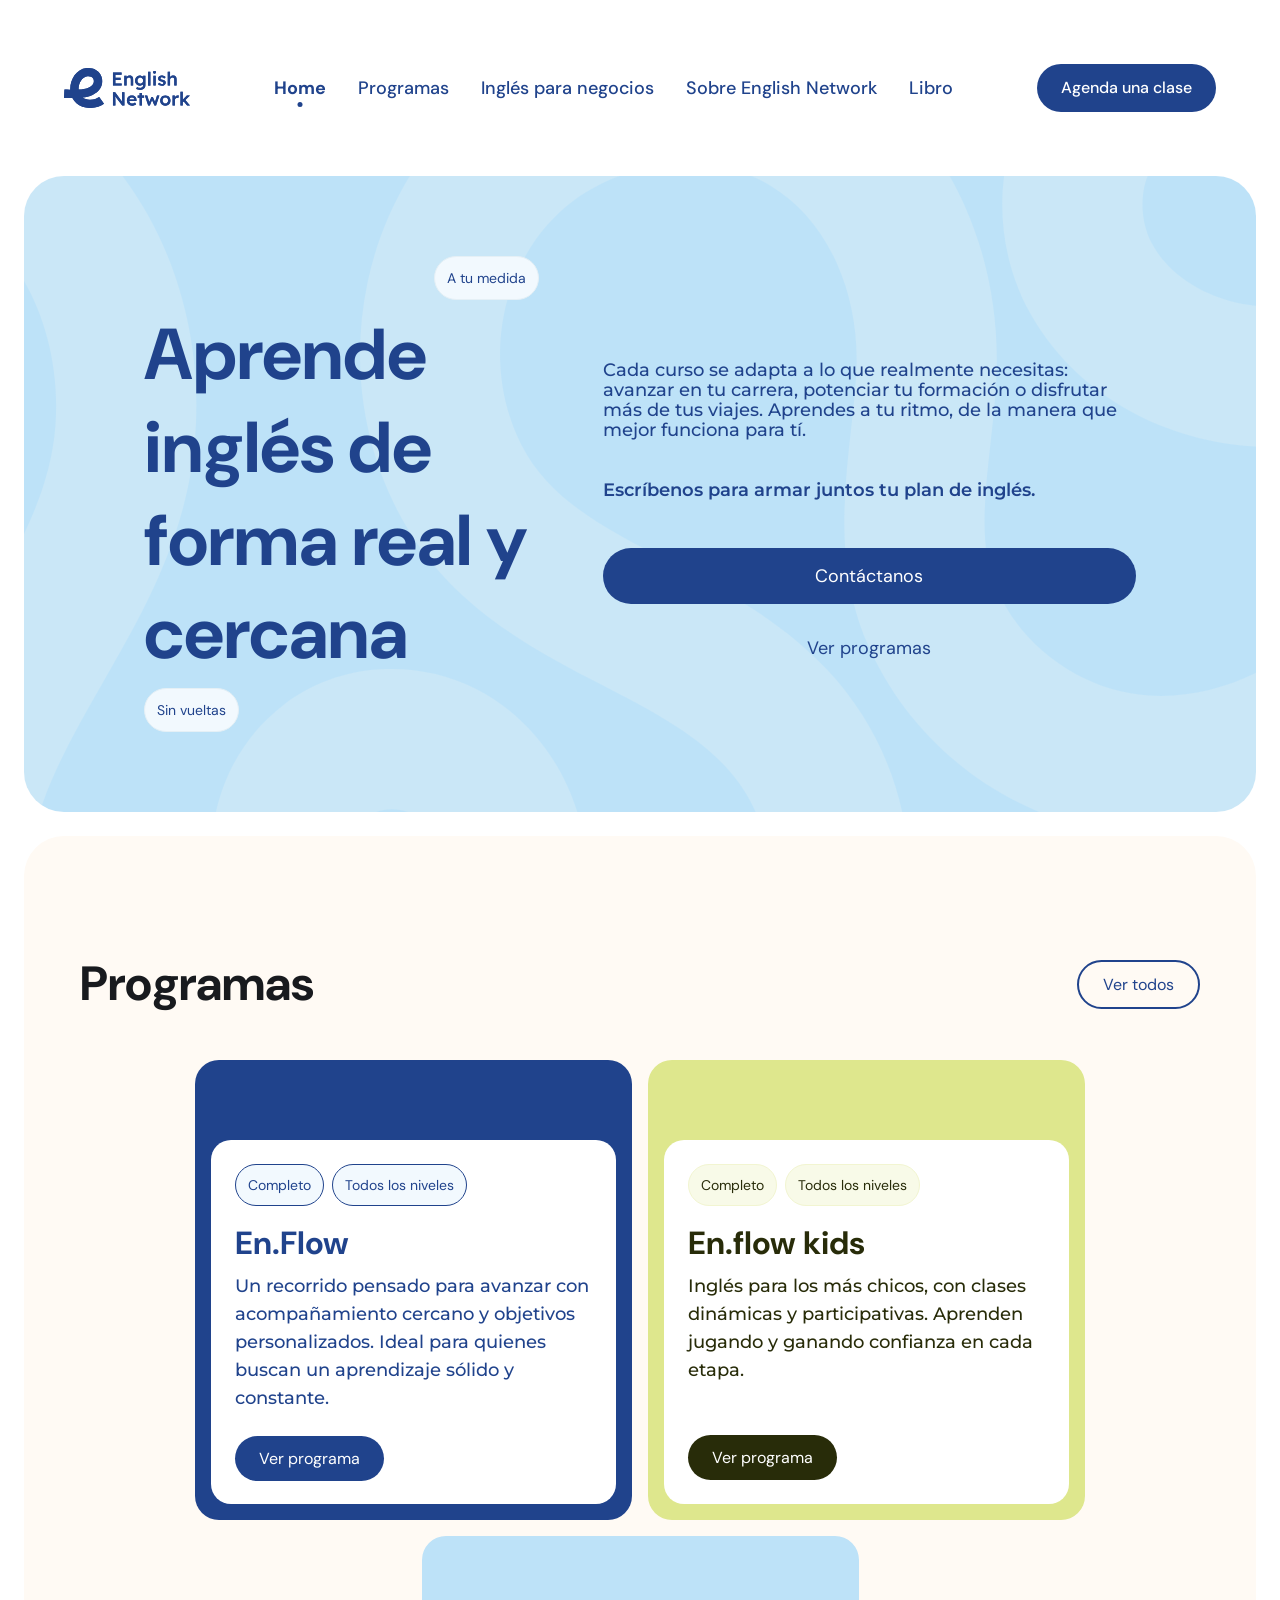
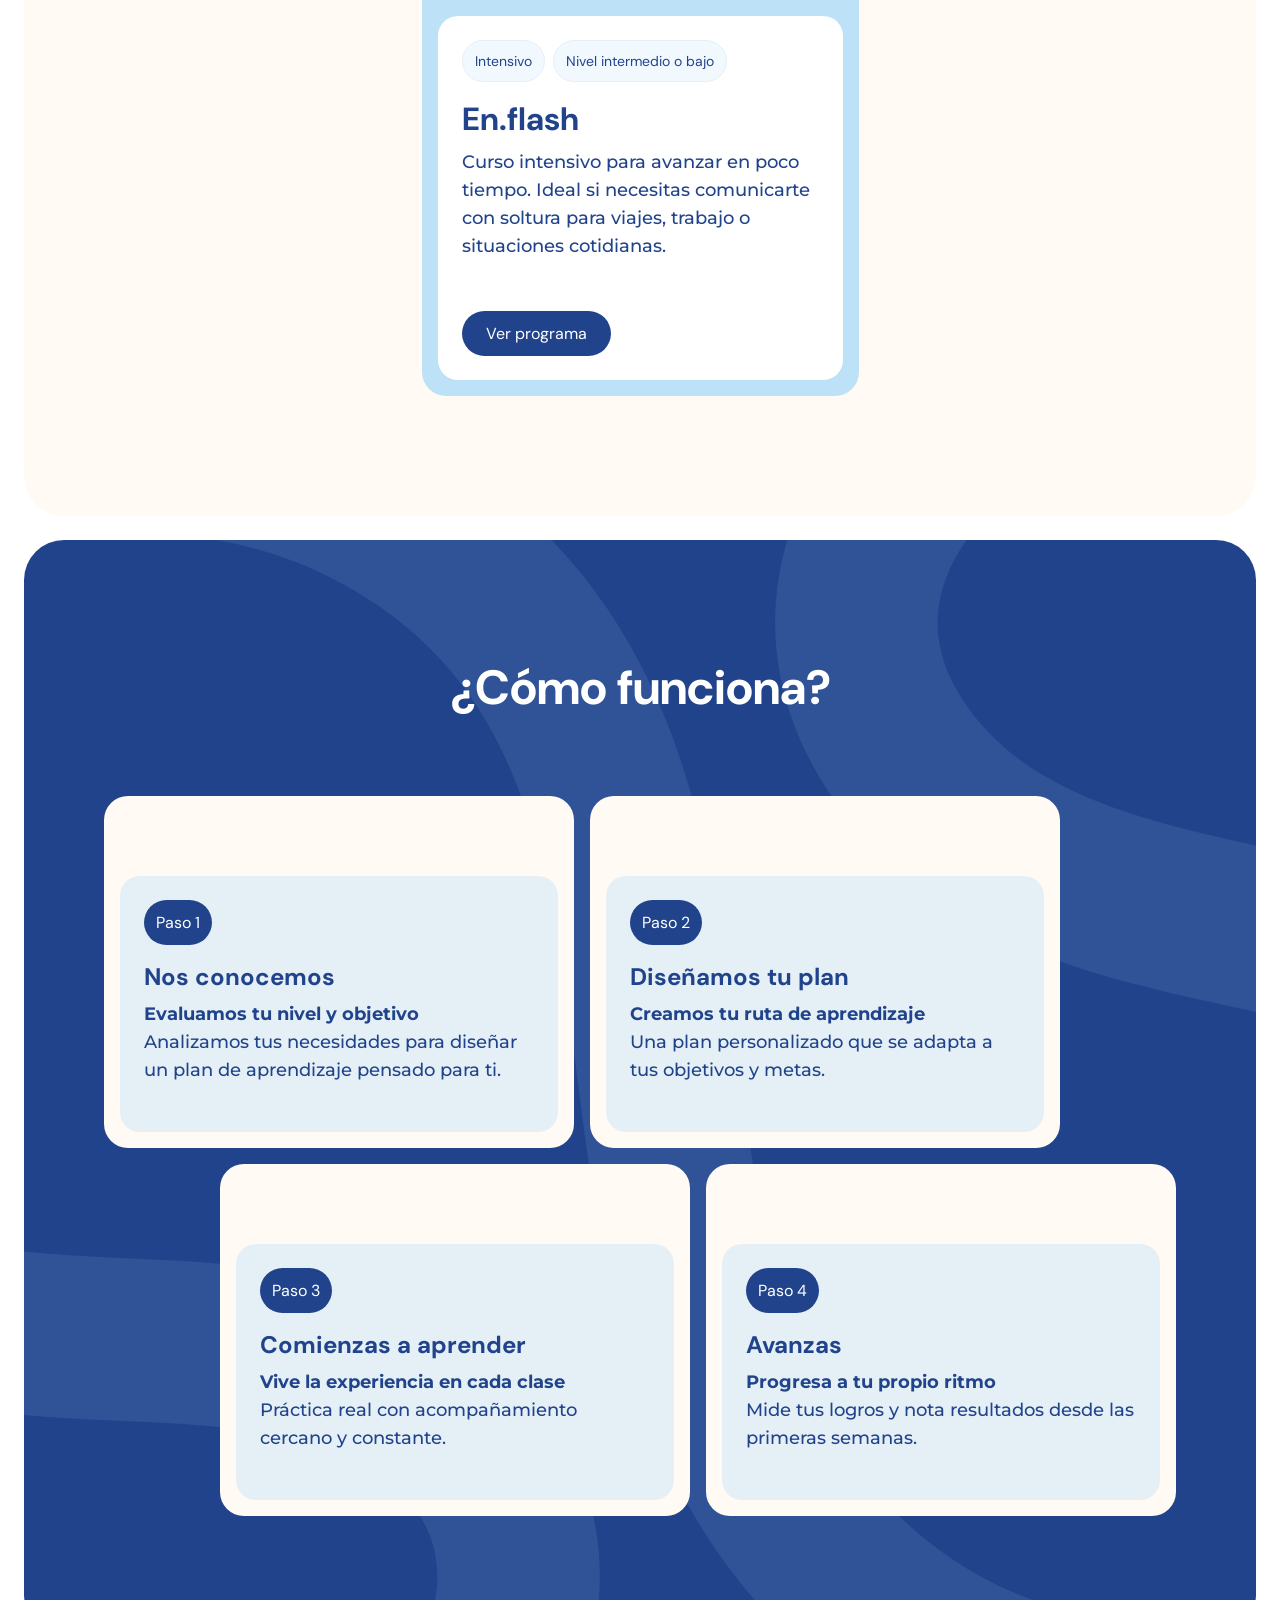
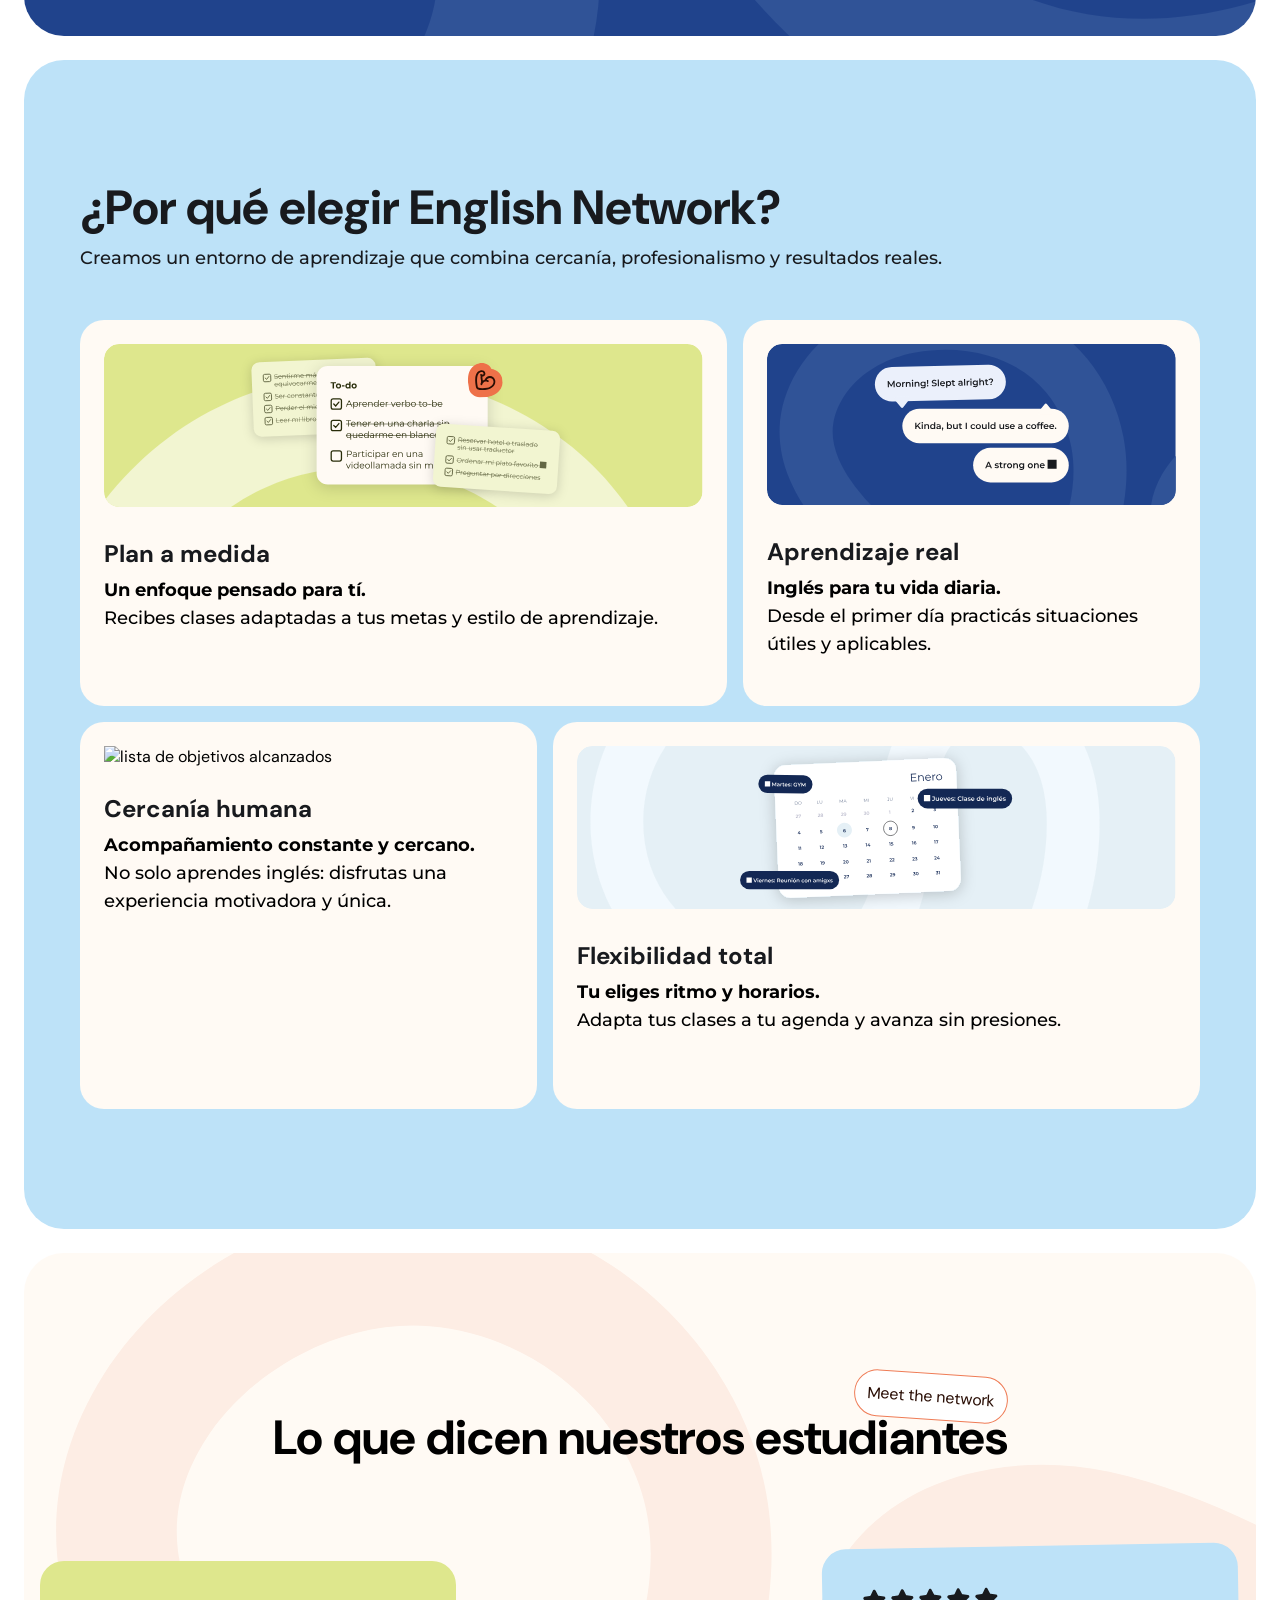
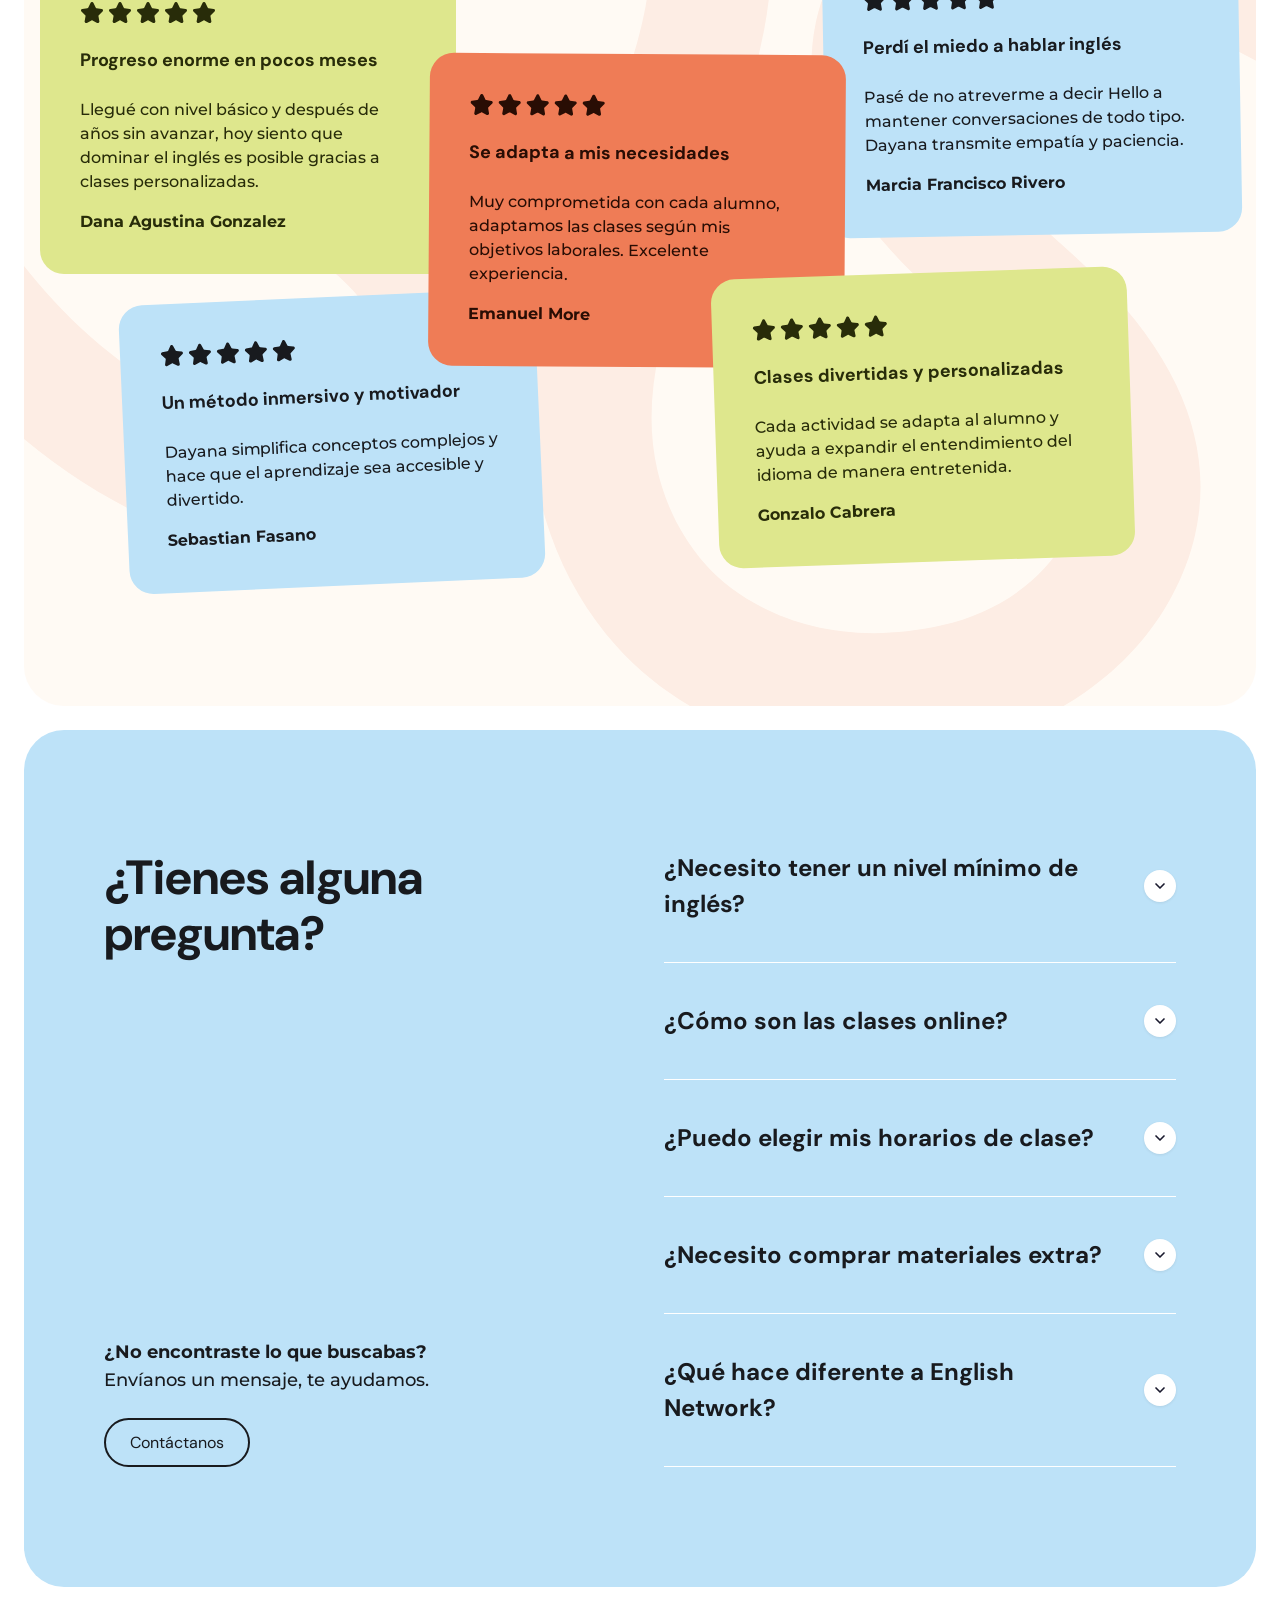
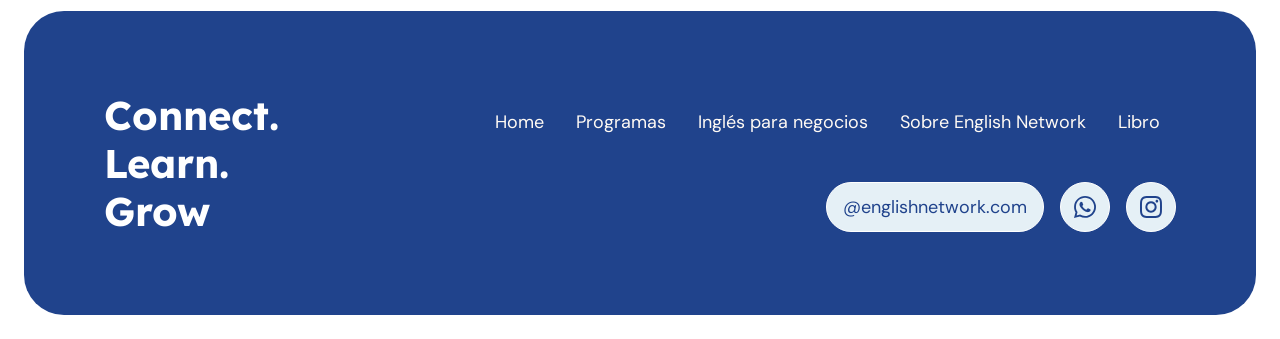
==== index.html @ 8c597246 "desktop ready" ====
<!DOCTYPE html>
<html lang="en">
<head>
    <meta charset="UTF-8">
    <meta name="viewport" content="width=device-width, initial-scale=1.0">
    <!-- JS -->
    <script defer src="./js/main.js"></script>
    <!-- CSS -->
     <link rel="stylesheet" href="./styles/styles.css">
    <title>Home | English Network</title>
</head>
<body>
    <header>
        <nav>
            <a class="logo" href="#">
                <svg width="126" height="40" viewBox="0 0 126 40" fill="none" xmlns="http://www.w3.org/2000/svg">
                    <g clip-path="url(#clip0_179_11437)">
                        <path d="M57.653 15.3877V17.5936H48.9746V4.50732H57.5781V6.71319H51.3793V9.81631H56.6198V11.9867H51.3793V15.3877H57.653Z" fill="#20438C"/>
                        <path d="M57.653 15.3877V17.5936H48.9746V4.50732H57.5781V6.71319H51.3793V9.81631H56.6198V11.9867H51.3793V15.3877H57.653Z" fill="#20438C"/>
                        <path d="M69.1457 11.5753V17.5935H66.8372V11.7419C66.8372 11.2419 66.7695 10.8305 66.6306 10.4971C66.4916 10.1673 66.2814 9.92617 65.9929 9.77013C65.7043 9.61409 65.3516 9.54316 64.9419 9.5538C64.6035 9.5538 64.2935 9.60699 64.0121 9.71339C63.7271 9.81978 63.4848 9.96873 63.2782 10.1638C63.0716 10.3553 62.9077 10.5752 62.7901 10.827C62.669 11.0752 62.612 11.3483 62.612 11.6497V17.5935H60.2999V7.74158H62.555L62.58 9.13177C62.669 9.0041 62.7759 8.87998 62.8935 8.7594C63.2568 8.39057 63.6879 8.09622 64.1902 7.8728C64.689 7.64583 65.202 7.53589 65.7292 7.53589C66.4809 7.53589 67.1079 7.68484 67.6174 7.98274C68.1233 8.28418 68.5045 8.73103 68.761 9.33037C69.0175 9.92972 69.1457 10.6745 69.1457 11.5753Z" fill="#20438C"/>
                        <path d="M69.1457 11.5753V17.5935H66.8372V11.7419C66.8372 11.2419 66.7695 10.8305 66.6306 10.4971C66.4916 10.1673 66.2814 9.92617 65.9929 9.77013C65.7043 9.61409 65.3516 9.54316 64.9419 9.5538C64.6035 9.5538 64.2935 9.60699 64.0121 9.71339C63.7271 9.81978 63.4848 9.96873 63.2782 10.1638C63.0716 10.3553 62.9077 10.5752 62.7901 10.827C62.669 11.0752 62.612 11.3483 62.612 11.6497V17.5935H60.2999V7.74158H62.555L62.58 9.13177C62.669 9.0041 62.7759 8.87998 62.8935 8.7594C63.2568 8.39057 63.6879 8.09622 64.1902 7.8728C64.689 7.64583 65.202 7.53589 65.7292 7.53589C66.4809 7.53589 67.1079 7.68484 67.6174 7.98274C68.1233 8.28418 68.5045 8.73103 68.761 9.33037C69.0175 9.92972 69.1457 10.6745 69.1457 11.5753Z" fill="#20438C"/>
                        <path d="M79.1208 7.74158L79.103 8.97219C78.989 8.83742 78.8572 8.70621 78.7076 8.58208C78.4689 8.38348 78.2053 8.20261 77.9096 8.03948C77.6139 7.87989 77.2933 7.75222 76.9406 7.66711C76.5914 7.57845 76.2281 7.53589 75.854 7.53589C74.9527 7.53589 74.1404 7.75577 73.4208 8.19907C72.7011 8.64237 72.1347 9.24526 71.7214 10.0113C71.3082 10.7773 71.1016 11.6533 71.1016 12.6392C71.1016 13.6251 71.3118 14.494 71.7286 15.2493C72.1489 16.0012 72.719 16.597 73.4386 17.0332C74.1582 17.4694 74.9883 17.6893 75.9288 17.6893C76.4668 17.6893 76.9904 17.5793 77.507 17.3595C78.02 17.1431 78.444 16.8594 78.7824 16.5083C78.8893 16.3984 78.9855 16.2849 79.0638 16.1679V17.0899C79.0638 17.7141 78.9534 18.2319 78.7254 18.6503C78.501 19.0688 78.1661 19.3809 77.7208 19.5866C77.2754 19.7923 76.7233 19.8951 76.0606 19.8951C75.6972 19.8951 75.3303 19.8561 74.9598 19.7817C74.5929 19.7072 74.2437 19.6008 73.9195 19.4625C73.5918 19.3277 73.2996 19.1646 73.036 18.9766L72.2095 20.6789C72.6584 21.0406 73.2498 21.335 73.9837 21.5584C74.7175 21.7818 75.4514 21.8953 76.1924 21.8953C77.0047 21.8953 77.7315 21.7854 78.3691 21.5655C79.0068 21.3492 79.5519 21.0264 80.0044 20.5938C80.4532 20.1647 80.7988 19.6433 81.0375 19.0334C81.2726 18.4234 81.3937 17.7176 81.3937 16.9197V7.74158H79.1208ZM78.7824 14.2457C78.5437 14.7067 78.2088 15.0685 77.7778 15.3309C77.3467 15.5933 76.8479 15.7246 76.2851 15.7246C75.7222 15.7246 75.227 15.5933 74.7995 15.3309C74.3755 15.0685 74.0407 14.7067 73.7948 14.2386C73.5526 13.7705 73.4315 13.2456 73.4315 12.6569C73.4315 12.0682 73.5526 11.5256 73.7948 11.061C74.0407 10.5929 74.3755 10.2241 74.7995 9.95809C75.227 9.68856 75.7222 9.5538 76.2851 9.5538C76.8479 9.5538 77.3431 9.68501 77.7671 9.94745C78.1946 10.2099 78.5295 10.5716 78.7717 11.0397C79.0175 11.5079 79.1387 12.0469 79.1387 12.6569C79.1387 13.2669 79.0211 13.7847 78.7824 14.2457Z" fill="#20438C"/>
                        <path d="M79.1208 7.74158L79.103 8.97219C78.989 8.83742 78.8572 8.70621 78.7076 8.58208C78.4689 8.38348 78.2053 8.20261 77.9096 8.03948C77.6139 7.87989 77.2933 7.75222 76.9406 7.66711C76.5914 7.57845 76.2281 7.53589 75.854 7.53589C74.9527 7.53589 74.1404 7.75577 73.4208 8.19907C72.7011 8.64237 72.1347 9.24526 71.7214 10.0113C71.3082 10.7773 71.1016 11.6533 71.1016 12.6392C71.1016 13.6251 71.3118 14.494 71.7286 15.2493C72.1489 16.0012 72.719 16.597 73.4386 17.0332C74.1582 17.4694 74.9883 17.6893 75.9288 17.6893C76.4668 17.6893 76.9904 17.5793 77.507 17.3595C78.02 17.1431 78.444 16.8594 78.7824 16.5083C78.8893 16.3984 78.9855 16.2849 79.0638 16.1679V17.0899C79.0638 17.7141 78.9534 18.2319 78.7254 18.6503C78.501 19.0688 78.1661 19.3809 77.7208 19.5866C77.2754 19.7923 76.7233 19.8951 76.0606 19.8951C75.6972 19.8951 75.3303 19.8561 74.9598 19.7817C74.5929 19.7072 74.2437 19.6008 73.9195 19.4625C73.5918 19.3277 73.2996 19.1646 73.036 18.9766L72.2095 20.6789C72.6584 21.0406 73.2498 21.335 73.9837 21.5584C74.7175 21.7818 75.4514 21.8953 76.1924 21.8953C77.0047 21.8953 77.7315 21.7854 78.3691 21.5655C79.0068 21.3492 79.5519 21.0264 80.0044 20.5938C80.4532 20.1647 80.7988 19.6433 81.0375 19.0334C81.2726 18.4234 81.3937 17.7176 81.3937 16.9197V7.74158H79.1208ZM78.7824 14.2457C78.5437 14.7067 78.2088 15.0685 77.7778 15.3309C77.3467 15.5933 76.8479 15.7246 76.2851 15.7246C75.7222 15.7246 75.227 15.5933 74.7995 15.3309C74.3755 15.0685 74.0407 14.7067 73.7948 14.2386C73.5526 13.7705 73.4315 13.2456 73.4315 12.6569C73.4315 12.0682 73.5526 11.5256 73.7948 11.061C74.0407 10.5929 74.3755 10.2241 74.7995 9.95809C75.227 9.68856 75.7222 9.5538 76.2851 9.5538C76.8479 9.5538 77.3431 9.68501 77.7671 9.94745C78.1946 10.2099 78.5295 10.5716 78.7717 11.0397C79.0175 11.5079 79.1387 12.0469 79.1387 12.6569C79.1387 13.2669 79.0211 13.7847 78.7824 14.2457Z" fill="#20438C"/>
                        <path d="M84.08 17.5936V3.75903H86.4099V17.5936H84.08Z" fill="#20438C"/>
                        <path d="M84.08 17.5936V3.75903H86.4099V17.5936H84.08Z" fill="#20438C"/>
                        <path d="M90.521 5.64568C90.0578 5.64568 89.698 5.53219 89.4415 5.29813C89.185 5.06761 89.0568 4.74134 89.0568 4.31577C89.0568 3.91857 89.1886 3.5923 89.4522 3.34405C89.7158 3.0958 90.0721 2.97168 90.521 2.97168C90.9948 2.97168 91.3617 3.08871 91.6182 3.31923C91.8747 3.54974 92.003 3.88311 92.003 4.31932C92.003 4.70588 91.8712 5.02505 91.6075 5.2733C91.3439 5.52155 90.9805 5.64568 90.5174 5.64568H90.521ZM89.3952 17.5935V7.74161H91.7037V17.5935H89.3952Z" fill="#20438C"/>
                        <path d="M90.521 5.64568C90.0578 5.64568 89.698 5.53219 89.4415 5.29813C89.185 5.06761 89.0568 4.74134 89.0568 4.31577C89.0568 3.91857 89.1886 3.5923 89.4522 3.34405C89.7158 3.0958 90.0721 2.97168 90.521 2.97168C90.9948 2.97168 91.3617 3.08871 91.6182 3.31923C91.8747 3.54974 92.003 3.88311 92.003 4.31932C92.003 4.70588 91.8712 5.02505 91.6075 5.2733C91.3439 5.52155 90.9805 5.64568 90.5174 5.64568H90.521ZM89.3952 17.5935V7.74161H91.7037V17.5935H89.3952Z" fill="#20438C"/>
                        <path d="M97.9386 17.7817C97.0622 17.7817 96.2749 17.6363 95.5802 17.342C94.8855 17.0476 94.3191 16.6291 93.8809 16.0794L95.3843 14.7885C95.7583 15.2141 96.1787 15.5191 96.6418 15.7035C97.105 15.8915 97.593 15.9837 98.106 15.9837C98.3198 15.9837 98.5086 15.9589 98.6796 15.9092C98.847 15.8596 98.9967 15.7851 99.1214 15.6858C99.2461 15.5865 99.3422 15.4695 99.4135 15.3418C99.4847 15.2141 99.5168 15.0652 99.5168 14.902C99.5168 14.6041 99.4028 14.3665 99.1784 14.1928C99.0537 14.1041 98.8542 14.0119 98.587 13.9126C98.3198 13.8133 97.9707 13.714 97.5432 13.6147C96.8663 13.4409 96.3034 13.2388 95.8509 13.0082C95.3985 12.7777 95.0494 12.5188 94.8 12.2316C94.5862 11.994 94.4259 11.728 94.3226 11.4265C94.2157 11.1287 94.1623 10.8024 94.1623 10.4548C94.1623 10.0186 94.2585 9.62142 94.4544 9.26678C94.6504 8.91214 94.914 8.6036 95.2524 8.34117C95.5909 8.07873 95.9863 7.88013 96.4352 7.74182C96.8841 7.60351 97.3543 7.53613 97.8424 7.53613C98.3305 7.53613 98.8292 7.59997 99.2995 7.72409C99.7698 7.84822 100.208 8.02554 100.614 8.25606C101.02 8.48657 101.369 8.76319 101.658 9.08946L100.383 10.4903C100.144 10.2669 99.8837 10.0683 99.6023 9.89095C99.3209 9.71718 99.0359 9.57532 98.7473 9.46893C98.4587 9.36254 98.1915 9.30934 97.9386 9.30934C97.6857 9.30934 97.4862 9.33062 97.3009 9.37318C97.1121 9.41573 96.9553 9.48311 96.8306 9.56823C96.706 9.65689 96.6098 9.76328 96.5385 9.8945C96.4708 10.0257 96.4352 10.1782 96.4352 10.352C96.4459 10.5009 96.4886 10.6428 96.5563 10.774C96.624 10.9052 96.7202 11.0152 96.8485 11.1003C96.9874 11.1889 97.194 11.2882 97.4683 11.3982C97.7427 11.5117 98.0989 11.6181 98.5371 11.7174C99.1499 11.8805 99.6629 12.0614 100.076 12.26C100.489 12.4586 100.814 12.6891 101.052 12.9515C101.291 13.1749 101.458 13.4374 101.558 13.7353C101.658 14.0332 101.708 14.3665 101.708 14.7247C101.708 15.3099 101.54 15.8347 101.209 16.2958C100.878 16.7568 100.425 17.1185 99.8553 17.381C99.2852 17.6434 98.644 17.7746 97.9315 17.7746L97.9386 17.7817Z" fill="#20438C"/>
                        <path d="M97.9386 17.7817C97.0622 17.7817 96.2749 17.6363 95.5802 17.342C94.8855 17.0476 94.3191 16.6291 93.8809 16.0794L95.3843 14.7885C95.7583 15.2141 96.1787 15.5191 96.6418 15.7035C97.105 15.8915 97.593 15.9837 98.106 15.9837C98.3198 15.9837 98.5086 15.9589 98.6796 15.9092C98.847 15.8596 98.9967 15.7851 99.1214 15.6858C99.2461 15.5865 99.3422 15.4695 99.4135 15.3418C99.4847 15.2141 99.5168 15.0652 99.5168 14.902C99.5168 14.6041 99.4028 14.3665 99.1784 14.1928C99.0537 14.1041 98.8542 14.0119 98.587 13.9126C98.3198 13.8133 97.9707 13.714 97.5432 13.6147C96.8663 13.4409 96.3034 13.2388 95.8509 13.0082C95.3985 12.7777 95.0494 12.5188 94.8 12.2316C94.5862 11.994 94.4259 11.728 94.3226 11.4265C94.2157 11.1287 94.1623 10.8024 94.1623 10.4548C94.1623 10.0186 94.2585 9.62142 94.4544 9.26678C94.6504 8.91214 94.914 8.6036 95.2524 8.34117C95.5909 8.07873 95.9863 7.88013 96.4352 7.74182C96.8841 7.60351 97.3543 7.53613 97.8424 7.53613C98.3305 7.53613 98.8292 7.59997 99.2995 7.72409C99.7698 7.84822 100.208 8.02554 100.614 8.25606C101.02 8.48657 101.369 8.76319 101.658 9.08946L100.383 10.4903C100.144 10.2669 99.8837 10.0683 99.6023 9.89095C99.3209 9.71718 99.0359 9.57532 98.7473 9.46893C98.4587 9.36254 98.1915 9.30934 97.9386 9.30934C97.6857 9.30934 97.4862 9.33062 97.3009 9.37318C97.1121 9.41573 96.9553 9.48311 96.8306 9.56823C96.706 9.65689 96.6098 9.76328 96.5385 9.8945C96.4708 10.0257 96.4352 10.1782 96.4352 10.352C96.4459 10.5009 96.4886 10.6428 96.5563 10.774C96.624 10.9052 96.7202 11.0152 96.8485 11.1003C96.9874 11.1889 97.194 11.2882 97.4683 11.3982C97.7427 11.5117 98.0989 11.6181 98.5371 11.7174C99.1499 11.8805 99.6629 12.0614 100.076 12.26C100.489 12.4586 100.814 12.6891 101.052 12.9515C101.291 13.1749 101.458 13.4374 101.558 13.7353C101.658 14.0332 101.708 14.3665 101.708 14.7247C101.708 15.3099 101.54 15.8347 101.209 16.2958C100.878 16.7568 100.425 17.1185 99.8553 17.381C99.2852 17.6434 98.644 17.7746 97.9315 17.7746L97.9386 17.7817Z" fill="#20438C"/>
                        <path d="M112.591 11.5751V17.5934H110.278V11.7418C110.278 11.2417 110.211 10.8303 110.072 10.497C109.933 10.1672 109.723 9.926 109.434 9.76996C109.146 9.61392 108.796 9.54299 108.383 9.55363C108.045 9.55363 107.735 9.60682 107.453 9.71322C107.172 9.81961 106.926 9.96856 106.719 10.1636C106.513 10.3551 106.349 10.575 106.231 10.8268C106.114 11.075 106.053 11.3481 106.053 11.6496V17.5934H103.741V3.75879H106.035V9.11033C106.125 8.98975 106.224 8.87272 106.335 8.75923C106.698 8.39041 107.129 8.09605 107.632 7.87263C108.13 7.64566 108.643 7.53572 109.171 7.53572C109.922 7.53572 110.553 7.68467 111.059 7.98257C111.565 8.28401 111.946 8.73086 112.206 9.3302C112.462 9.92955 112.591 10.6743 112.591 11.5751Z" fill="#20438C"/>
                        <path d="M112.591 11.5751V17.5934H110.278V11.7418C110.278 11.2417 110.211 10.8303 110.072 10.497C109.933 10.1672 109.723 9.926 109.434 9.76996C109.146 9.61392 108.796 9.54299 108.383 9.55363C108.045 9.55363 107.735 9.60682 107.453 9.71322C107.172 9.81961 106.926 9.96856 106.719 10.1636C106.513 10.3551 106.349 10.575 106.231 10.8268C106.114 11.075 106.053 11.3481 106.053 11.6496V17.5934H103.741V3.75879H106.035V9.11033C106.125 8.98975 106.224 8.87272 106.335 8.75923C106.698 8.39041 107.129 8.09605 107.632 7.87263C108.13 7.64566 108.643 7.53572 109.171 7.53572C109.922 7.53572 110.553 7.68467 111.059 7.98257C111.565 8.28401 111.946 8.73086 112.206 9.3302C112.462 9.92955 112.591 10.6743 112.591 11.5751Z" fill="#20438C"/>
                        <path d="M60.4317 24.3743V37.4605H58.198L51.1014 28.1299C51.1299 28.4633 51.1584 28.7647 51.1834 29.0378C51.2261 29.5308 51.2618 29.9563 51.2867 30.311C51.3116 30.6656 51.333 30.96 51.3508 31.1976C51.3686 31.4352 51.3829 31.6515 51.39 31.843C51.3971 32.0381 51.3971 32.2189 51.3971 32.3927V37.4605H48.9746V24.3743H51.1727L58.2907 33.9177C58.2764 33.8148 58.2657 33.7084 58.255 33.602C58.2158 33.2332 58.1802 32.8502 58.1517 32.4494C58.1197 32.0523 58.0947 31.6338 58.0769 31.1976C58.0555 30.7614 58.0413 30.3039 58.027 29.8251C58.0163 29.3428 58.0092 28.8357 58.0092 28.3001V24.3743H60.4317Z" fill="#20438C"/>
                        <path d="M60.4317 24.3743V37.4605H58.198L51.1014 28.1299C51.1299 28.4633 51.1584 28.7647 51.1834 29.0378C51.2261 29.5308 51.2618 29.9563 51.2867 30.311C51.3116 30.6656 51.333 30.96 51.3508 31.1976C51.3686 31.4352 51.3829 31.6515 51.39 31.843C51.3971 32.0381 51.3971 32.2189 51.3971 32.3927V37.4605H48.9746V24.3743H51.1727L58.2907 33.9177C58.2764 33.8148 58.2657 33.7084 58.255 33.602C58.2158 33.2332 58.1802 32.8502 58.1517 32.4494C58.1197 32.0523 58.0947 31.6338 58.0769 31.1976C58.0555 30.7614 58.0413 30.3039 58.027 29.8251C58.0163 29.3428 58.0092 28.8357 58.0092 28.3001V24.3743H60.4317Z" fill="#20438C"/>
                        <path d="M72.5087 32.2438C72.523 31.5487 72.4197 30.9033 72.1988 30.311C71.9815 29.7188 71.6644 29.2081 71.2512 28.7754C70.8379 28.3463 70.3498 28.0059 69.787 27.7576C69.2241 27.5094 68.6149 27.3853 67.9629 27.3853C67.2255 27.3853 66.5451 27.5129 65.9252 27.7683C65.3053 28.0236 64.7745 28.3853 64.3292 28.8499C63.8838 29.318 63.5383 29.8713 63.2889 30.5061C63.0359 31.1409 62.9113 31.8466 62.9113 32.6198C62.9113 33.5915 63.1321 34.4533 63.5775 35.2086C64.0228 35.964 64.6426 36.5563 65.4371 36.9925C66.2315 37.4322 67.1507 37.6486 68.1909 37.6486C68.6541 37.6486 69.1208 37.5847 69.5981 37.4606C70.072 37.3365 70.528 37.1663 70.959 36.9464C71.3901 36.7301 71.7784 36.4641 72.1133 36.152L70.9697 34.5632C70.5173 34.9498 70.1005 35.2193 69.7121 35.3682C69.3238 35.5172 68.8963 35.5917 68.4332 35.5917C67.7706 35.5917 67.1899 35.464 66.6947 35.2086C66.1995 34.9533 65.8183 34.588 65.5511 34.1128C65.3694 33.7972 65.2483 33.4425 65.1913 33.0489H72.4909L72.5087 32.2438ZM65.4656 30.7969C65.6793 30.3536 65.9964 30.0131 66.4132 29.7755C66.8336 29.5415 67.3502 29.4209 67.9629 29.4209C68.3655 29.4209 68.7325 29.506 69.0638 29.6727C69.3951 29.8429 69.6658 30.0734 69.8796 30.3642C70.0933 30.6586 70.218 30.999 70.2537 31.3856V31.4778H65.2412C65.291 31.226 65.3658 31.0026 65.4656 30.7969Z" fill="#20438C"/>
                        <path d="M72.5087 32.2438C72.523 31.5487 72.4197 30.9033 72.1988 30.311C71.9815 29.7188 71.6644 29.2081 71.2512 28.7754C70.8379 28.3463 70.3498 28.0059 69.787 27.7576C69.2241 27.5094 68.6149 27.3853 67.9629 27.3853C67.2255 27.3853 66.5451 27.5129 65.9252 27.7683C65.3053 28.0236 64.7745 28.3853 64.3292 28.8499C63.8838 29.318 63.5383 29.8713 63.2889 30.5061C63.0359 31.1409 62.9113 31.8466 62.9113 32.6198C62.9113 33.5915 63.1321 34.4533 63.5775 35.2086C64.0228 35.964 64.6426 36.5563 65.4371 36.9925C66.2315 37.4322 67.1507 37.6486 68.1909 37.6486C68.6541 37.6486 69.1208 37.5847 69.5981 37.4606C70.072 37.3365 70.528 37.1663 70.959 36.9464C71.3901 36.7301 71.7784 36.4641 72.1133 36.152L70.9697 34.5632C70.5173 34.9498 70.1005 35.2193 69.7121 35.3682C69.3238 35.5172 68.8963 35.5917 68.4332 35.5917C67.7706 35.5917 67.1899 35.464 66.6947 35.2086C66.1995 34.9533 65.8183 34.588 65.5511 34.1128C65.3694 33.7972 65.2483 33.4425 65.1913 33.0489H72.4909L72.5087 32.2438ZM65.4656 30.7969C65.6793 30.3536 65.9964 30.0131 66.4132 29.7755C66.8336 29.5415 67.3502 29.4209 67.9629 29.4209C68.3655 29.4209 68.7325 29.506 69.0638 29.6727C69.3951 29.8429 69.6658 30.0734 69.8796 30.3642C70.0933 30.6586 70.218 30.999 70.2537 31.3856V31.4778H65.2412C65.291 31.226 65.3658 31.0026 65.4656 30.7969Z" fill="#20438C"/>
                        <path d="M80.097 27.6086V29.74H77.9381V37.4606H75.626V29.74H73.6737V27.6086H75.626V25.1013H77.9381V27.6086H80.097Z" fill="#20438C"/>
                        <path d="M80.097 27.6086V29.74H77.9381V37.4606H75.626V29.74H73.6737V27.6086H75.626V25.1013H77.9381V27.6086H80.097Z" fill="#20438C"/>
                        <path d="M95.4049 27.6086L92.0597 37.4605H90.4067L88.0625 31.9955L85.8253 37.4605H84.1901L80.8662 27.6086L83.2317 27.5908L85.2695 34.0488L87.4391 29.0839H88.8321L91.0159 33.9673L93.0358 27.6086H95.4049Z" fill="#20438C"/>
                        <path d="M95.4049 27.6086L92.0597 37.4605H90.4067L88.0625 31.9955L85.8253 37.4605H84.1901L80.8662 27.6086L83.2317 27.5908L85.2695 34.0488L87.4391 29.0839H88.8321L91.0159 33.9673L93.0358 27.6086H95.4049Z" fill="#20438C"/>
                        <path d="M101.358 37.6485C100.368 37.6485 99.4878 37.4287 98.7112 36.9854C97.9346 36.5421 97.3218 35.9356 96.8694 35.1625C96.4169 34.3894 96.1925 33.5099 96.1925 32.5275C96.1925 31.5452 96.4169 30.6656 96.8694 29.8925C97.3218 29.1194 97.9346 28.513 98.7112 28.0697C99.4878 27.6264 100.371 27.4065 101.358 27.4065C102.345 27.4065 103.211 27.6264 103.987 28.0697C104.764 28.513 105.373 29.1194 105.818 29.8925C106.264 30.6656 106.485 31.5452 106.485 32.5275C106.485 33.5099 106.264 34.3894 105.818 35.1625C105.373 35.9356 104.764 36.5421 103.987 36.9854C103.211 37.4287 102.334 37.6485 101.358 37.6485ZM101.358 35.6094C101.896 35.6094 102.374 35.471 102.794 35.198C103.214 34.9249 103.546 34.5561 103.788 34.095C104.034 33.634 104.148 33.1091 104.137 32.524C104.148 31.9246 104.034 31.3962 103.788 30.9352C103.542 30.4741 103.211 30.1089 102.794 29.8429C102.374 29.5734 101.896 29.4421 101.358 29.4421C100.82 29.4421 100.336 29.5769 99.9011 29.8429C99.47 30.1124 99.1352 30.4777 98.8965 30.9458C98.6578 31.4139 98.5402 31.9388 98.5402 32.5275C98.5402 33.1162 98.6578 33.6375 98.8965 34.0986C99.1352 34.5596 99.47 34.9284 99.9011 35.2015C100.332 35.4746 100.817 35.6129 101.358 35.6129V35.6094Z" fill="#20438C"/>
                        <path d="M101.358 37.6485C100.368 37.6485 99.4878 37.4287 98.7112 36.9854C97.9346 36.5421 97.3218 35.9356 96.8694 35.1625C96.4169 34.3894 96.1925 33.5099 96.1925 32.5275C96.1925 31.5452 96.4169 30.6656 96.8694 29.8925C97.3218 29.1194 97.9346 28.513 98.7112 28.0697C99.4878 27.6264 100.371 27.4065 101.358 27.4065C102.345 27.4065 103.211 27.6264 103.987 28.0697C104.764 28.513 105.373 29.1194 105.818 29.8925C106.264 30.6656 106.485 31.5452 106.485 32.5275C106.485 33.5099 106.264 34.3894 105.818 35.1625C105.373 35.9356 104.764 36.5421 103.987 36.9854C103.211 37.4287 102.334 37.6485 101.358 37.6485ZM101.358 35.6094C101.896 35.6094 102.374 35.471 102.794 35.198C103.214 34.9249 103.546 34.5561 103.788 34.095C104.034 33.634 104.148 33.1091 104.137 32.524C104.148 31.9246 104.034 31.3962 103.788 30.9352C103.542 30.4741 103.211 30.1089 102.794 29.8429C102.374 29.5734 101.896 29.4421 101.358 29.4421C100.82 29.4421 100.336 29.5769 99.9011 29.8429C99.47 30.1124 99.1352 30.4777 98.8965 30.9458C98.6578 31.4139 98.5402 31.9388 98.5402 32.5275C98.5402 33.1162 98.6578 33.6375 98.8965 34.0986C99.1352 34.5596 99.47 34.9284 99.9011 35.2015C100.332 35.4746 100.817 35.6129 101.358 35.6129V35.6094Z" fill="#20438C"/>
                        <path d="M114.917 27.5909L114.297 30.1124C114.162 30.0379 113.991 29.9777 113.792 29.928C113.592 29.8784 113.393 29.8535 113.189 29.8535C112.88 29.8535 112.58 29.9103 112.299 30.0308C112.017 30.1479 111.768 30.3146 111.558 30.5238C111.344 30.7366 111.177 30.9813 111.059 31.265C110.941 31.5452 110.881 31.8573 110.881 32.2083V37.4606H108.551V27.6086H110.824L110.845 29.2896C110.959 29.0804 111.095 28.8818 111.255 28.6939C111.593 28.2931 111.985 27.9775 112.431 27.747C112.876 27.5164 113.343 27.403 113.831 27.403C114.041 27.403 114.244 27.4207 114.44 27.4597C114.632 27.4952 114.793 27.5413 114.917 27.5909Z" fill="#20438C"/>
                        <path d="M114.917 27.5909L114.297 30.1124C114.162 30.0379 113.991 29.9777 113.792 29.928C113.592 29.8784 113.393 29.8535 113.189 29.8535C112.88 29.8535 112.58 29.9103 112.299 30.0308C112.017 30.1479 111.768 30.3146 111.558 30.5238C111.344 30.7366 111.177 30.9813 111.059 31.265C110.941 31.5452 110.881 31.8573 110.881 32.2083V37.4606H108.551V27.6086H110.824L110.845 29.2896C110.959 29.0804 111.095 28.8818 111.255 28.6939C111.593 28.2931 111.985 27.9775 112.431 27.747C112.876 27.5164 113.343 27.403 113.831 27.403C114.041 27.403 114.244 27.4207 114.44 27.4597C114.632 27.4952 114.793 27.5413 114.917 27.5909Z" fill="#20438C"/>
                        <path d="M126 37.4605H123.147L119.762 33.3822L118.768 34.3113V37.4605H116.46V23.626H118.768V31.6976L122.862 27.6086H125.943L121.333 31.9139L126 37.4605Z" fill="#20438C"/>
                        <path d="M126 37.4605H123.147L119.762 33.3822L118.768 34.3113V37.4605H116.46V23.626H118.768V31.6976L122.862 27.6086H125.943L121.333 31.9139L126 37.4605Z" fill="#20438C"/>
                        <path d="M25.5366 40.0002C20.6061 40.0002 15.9142 38.3405 12.4871 35.3473C10.8091 33.8791 9.41971 32.0598 8.38657 30.0241C5.65054 30.0738 2.84325 30.0667 0.00390625 29.9142L0.459912 21.6085C2.39081 21.7149 4.34664 21.7433 6.26329 21.7326C6.2526 21.4028 6.24904 21.073 6.2526 20.7396C6.37729 11.6324 12.1486 1.30527 22.5869 0.11013C28.6717 -0.599152 34.2328 2.13159 36.7515 7.03982C38.9461 11.3097 38.6539 16.7073 36.0105 20.7893C34.3824 23.3072 31.8637 25.3712 28.5292 26.9175C25.2374 28.446 21.8637 29.1659 18.5398 29.5312C20.5918 31.0526 23.4597 31.8541 26.3988 31.6519C30.1466 31.4179 32.7757 30.5916 35.1911 28.8893L40.0148 35.6807C36.292 38.2979 32.2556 39.6172 26.926 39.9541C26.4629 39.9825 25.9998 39.9966 25.5366 39.9966V40.0002ZM24.4109 8.32362C24.1116 8.32362 23.8195 8.34136 23.5416 8.37327C17.8416 9.02581 14.6816 15.2923 14.5996 20.8567C14.5996 21.073 14.5996 21.2858 14.6068 21.5021C18.2726 21.3106 21.8031 20.8637 24.9987 19.3813C26.8797 18.5089 28.2228 17.4663 28.9852 16.2853C30.0112 14.6965 30.1466 12.4552 29.3094 10.8274C28.3511 8.96198 26.2349 8.32717 24.4109 8.32717V8.32362Z" fill="#20438C"/>
                        <path d="M25.5366 40.0002C20.6061 40.0002 15.9142 38.3405 12.4871 35.3473C10.8091 33.8791 9.41971 32.0598 8.38657 30.0241C5.65054 30.0738 2.84325 30.0667 0.00390625 29.9142L0.459912 21.6085C2.39081 21.7149 4.34664 21.7433 6.26329 21.7326C6.2526 21.4028 6.24904 21.073 6.2526 20.7396C6.37729 11.6324 12.1486 1.30527 22.5869 0.11013C28.6717 -0.599152 34.2328 2.13159 36.7515 7.03982C38.9461 11.3097 38.6539 16.7073 36.0105 20.7893C34.3824 23.3072 31.8637 25.3712 28.5292 26.9175C25.2374 28.446 21.8637 29.1659 18.5398 29.5312C20.5918 31.0526 23.4597 31.8541 26.3988 31.6519C30.1466 31.4179 32.7757 30.5916 35.1911 28.8893L40.0148 35.6807C36.292 38.2979 32.2556 39.6172 26.926 39.9541C26.4629 39.9825 25.9998 39.9966 25.5366 39.9966V40.0002ZM24.4109 8.32362C24.1116 8.32362 23.8195 8.34136 23.5416 8.37327C17.8416 9.02581 14.6816 15.2923 14.5996 20.8567C14.5996 21.073 14.5996 21.2858 14.6068 21.5021C18.2726 21.3106 21.8031 20.8637 24.9987 19.3813C26.8797 18.5089 28.2228 17.4663 28.9852 16.2853C30.0112 14.6965 30.1466 12.4552 29.3094 10.8274C28.3511 8.96198 26.2349 8.32717 24.4109 8.32717V8.32362Z" fill="#20438C"/></g>
                    <defs>
                        <clipPath id="clip0_179_11437">
                            <rect width="126" height="40" fill="white"/>
                        </clipPath>
                    </defs>
                </svg>
            </a>

            <ul class="nav-links">
            <li><a href="#" class="active">Home</a></li>
            <li><a href="./pages/programas.html">Programas</a></li>
            <li><a href="./pages/inglesParaNegocios.html">Inglés para negocios</a></li>
            <li><a href="./pages/sobreEnglishNetwork.html">Sobre English Network</a></li>
            <li><a href="./pages/libro.html">Libro</a></li>
            </ul>

            <a class="btn-cta">Agenda una clase</a>

            <button class="hamburger" id="hamburger" aria-label="Abrir menú">
            <span></span><span></span><span></span>
            </button>
        </nav>

        <!-- MOBILE MENU OVERLAY -->
        <div class="mobile-menu" id="mobileMenu">
            <ul class="mobile-links">
            <li><a href="#" onclick="closeMobileMenu()">Home</a></li>
            <li><a href="./pages/programas.html" onclick="closeMobileMenu()">Programas</a></li>
            <li><a href="./pages/inglesParaNegocios.html" onclick="closeMobileMenu()">Inglés para negocios</a></li>
            <li><a href="./pages/sobreEnglishNetwork.html" onclick="closeMobileMenu()">Sobre English Network</a></li>
            <li><a href="./pages/libro.html" onclick="closeMobileMenu()">Libro</a></li>
            </ul>

            <button class="btn-cta-mobile" onclick="closeMobileMenu()">Agenda una clase</button>
        </div>
    </header>

    <main>
        <!-- Hero Section -->
        <section class="aprende-ingles">
            <article class="aprende-ingles-wrapper">
                <div class="aprende-ingles-title">
                    <div><span>A tu medida </span></div>
                    <h1>Aprende inglés de forma real y cercana</h1>
                    <div class="span-bottom"><span>Sin vueltas</span></div>
                </div>
                <article class="aprende-ingles-description">
                    <p>Cada curso se adapta a lo que realmente necesitas: avanzar en tu carrera, potenciar tu formación o disfrutar más de tus viajes. Aprendes a tu ritmo, de la manera que mejor funciona para tí. <br><br><br> <span>Escríbenos para armar juntos tu plan de inglés.</span></p>
                    <div class="description-buttons-container">
                        <a class="description-button" href="#">Contáctanos</a>
                        <a class="programs-button" href="./pages/programas.html">Ver programas</a>
                    </div>
                </article>
            </article>
        </section>

        <!-- Programs Section -->
        <section class="programas">
            <article class="programas-wrapper">
                <div class="programas-title">
                    <h2>Programas</h2>
                    <a class="all-programs" href="./pages/programas.html">Ver todos</a>
                </div>
                <div class="programas-cards-container">
                    <div class="programas-card programa-flow">
                        <div class="programas-card-flow">
                            <div class="programa-tag-container">
                                <span class="programa-tag">Completo</span>
                                <span class="programa-tag">Todos los niveles</span>
                            </div>
                            <div class="programa-details-container">
                                <div class="programa-details-wrapper">
                                    <h4>En.Flow</h4>
                                    <p>Un recorrido pensado para avanzar con acompañamiento cercano y objetivos personalizados. Ideal para quienes buscan un aprendizaje sólido y constante.</p>
                                </div>
                                <a class="programa-details" href="">Ver programa</a>
                            </div>
                        </div>
                    </div>
                    <div class="programas-card programa-kids">
                        <div class="programas-card-kids">
                            <div class="programa-tag-container">
                                <span class="programa-tag">Completo</span>
                                <span class="programa-tag">Todos los niveles</span>
                            </div>
                            <div class="programa-details-container">
                                <div class="programa-details-wrapper">
                                    <h4>En.flow kids</h4>
                                    <p>Inglés para los más chicos, con clases dinámicas y participativas. Aprenden jugando y ganando confianza en cada etapa.</p>
                                </div>
                                <a class="programa-details" href="">Ver programa</a>
                            </div>
                        </div>
                    </div>
                    <div class="programas-card programa-flash">
                        <div class="programas-card-flash">
                            <div class="programa-tag-container">
                                <span class="programa-tag">Intensivo</span>
                                <span class="programa-tag">Nivel intermedio o bajo</span>
                            </div>
                            <div class="programa-details-container">
                                <div class="programa-details-wrapper">
                                    <h4>En.flash</h4>
                                    <p>Curso intensivo para avanzar en poco tiempo. Ideal si necesitas comunicarte con soltura para viajes, trabajo o situaciones cotidianas.</p>
                                </div>
                                <a class="programa-details" href="">Ver programa</a>
                            </div>
                        </div>
                    </div>
                </div>
            </article>
        </section>

        <!-- Como Funciona Section -->
        <section class="como-funciona">
            <article class="como-funciona-wrapper">
                <h2>¿Cómo funciona?</h2>
                <div class="pasos-container">
                    <div class="pasos-container-1">
                        <div class="pasos-card-container card-1">
                            <div class="pasos-card">
                                <span class="paso-tag">Paso 1</span>
                                <div class="pasos-details">
                                    <h4>Nos conocemos</h4>
                                    <p><span>Evaluamos tu nivel y objetivo</span><br>Analizamos tus necesidades para diseñar un plan de aprendizaje pensado para ti. </p>
                                </div>
                            </div>
                        </div>
                        <div class="pasos-card-container card-2">
                            <div class="pasos-card">
                                <span class="paso-tag">Paso 2</span>
                                <div class="pasos-details">
                                    <h4>Diseñamos tu plan</h4>
                                    <p><span>Creamos tu ruta de aprendizaje</span><br>Una plan personalizado que se adapta a tus objetivos y metas. </p>
                                </div>
                            </div>
                        </div>
                    </div>
                    <div class="pasos-container-2">
                        <div class="pasos-card-container card-3">
                            <div class="pasos-card">
                                <span class="paso-tag">Paso 3</span>
                                <div class="pasos-details">
                                    <h4>Comienzas a aprender</h4>
                                    <p><span>Vive la experiencia en cada clase</span><br>Práctica real con acompañamiento cercano y constante. </p>
                                </div>
                            </div>
                        </div>
                        <div class="pasos-card-container card-4">
                            <div class="pasos-card">
                                <span class="paso-tag">Paso 4</span>
                                <div class="pasos-details">
                                    <h4>Avanzas</h4>
                                    <p><span>Progresa a tu propio ritmo</span><br>Mide tus logros y nota resultados desde las primeras semanas. </p>
                                </div>
                            </div>
                        </div>
                    </div>
                </div>
            </article>
        </section>

        <!-- Por qué elegirnos section -->
        <section class="porque-elegirnos">
            <article class="porque-elegirnos-wrapper">
                <div class="porque-elegirnos-title">
                    <h2>¿Por qué elegir English Network?</h2>
                    <p>Creamos un entorno de aprendizaje que combina cercanía, profesionalismo y resultados reales.</p>
                </div>
                <div class="motivos-container">
                    <div class="motivos-card motivo-1">
                        <div class="motivos-img-container">
                            <img src="./assets/img/porque-elegir/plan-a-medida.svg" alt="lista de objetivos alcanzados">
                        </div>
                        <div class="motivos-detail">
                            <h4>Plan a medida</h4>
                            <p><span>Un enfoque pensado para tí.</span><br>Recibes clases adaptadas a tus metas y estilo de aprendizaje.</p>
                        </div>
                    </div>
                    <div class="motivos-card motivo-2">
                        <div class="motivos-img-container">    
                            <img src="./assets/img/porque-elegir/aprendizaje-real.svg" alt="lista de objetivos alcanzados">
                        </div>
                        <div class="motivos-detail">
                            <h4>Aprendizaje real</h4>
                            <p><span>Inglés para tu vida diaria.</span><br>Desde el primer día practicás situaciones útiles y aplicables.</p>
                        </div>
                    </div>
                    <div class="motivos-card motivo-3">
                        <div class="motivos-img-container">
                            <img src="./assets/img/porque-elegir/cercania-humana.svg" alt="lista de objetivos alcanzados">
                        </div>
                        <div class="motivos-detail">
                            <h4>Cercanía humana</h4>
                            <p><span>Acompañamiento constante y cercano.</span><br>No solo aprendes inglés: disfrutas una experiencia motivadora y única.</p>
                        </div>
                    </div>
                    <div class="motivos-card motivo-4">
                        <div class="motivos-img-container">
                            <img src="./assets/img/porque-elegir/flexibilidad-total.svg" alt="lista de objetivos alcanzados">
                        </div>
                        <div class="motivos-detail">
                            <h4>Flexibilidad total</h4>
                            <p><span>Tu eliges ritmo y horarios.</span><br>Adapta tus clases a tu agenda y avanza sin presiones.</p>
                        </div>
                    </div>
                </div>
            </article>
        </section>

        <!-- Opiniones Section -->
        <section class="opiniones">
            <div class="opiniones-wrapper">
                <div class="opiniones-title">
                    <span>Meet the network</span>
                    <h2>Lo que dicen nuestros estudiantes</h2>
                </div>
                <div class="opiniones-container">
                    <div class="opiniones-card opiniones-card-1">
                        <div class="opiniones-card-stars">
                            <svg width="24" height="24" viewBox="0 0 24 24" fill="none" xmlns="http://www.w3.org/2000/svg">
                                <path d="M12.2116 1.01465C12.422 1.0441 12.6246 1.11762 12.8063 1.23047C12.9881 1.34334 13.1437 1.49247 13.2634 1.66797L13.3708 1.85156L15.6813 6.53125C15.7618 6.69388 15.8803 6.83464 16.027 6.94141C16.174 7.04827 16.3453 7.11814 16.5251 7.14453L21.6901 7.90039C21.9019 7.93112 22.103 8.00616 22.2829 8.11914L22.4557 8.24414L22.6081 8.39258C22.7029 8.49818 22.7822 8.6166 22.8444 8.74414L22.9245 8.94141L22.9763 9.14844C23.0132 9.35758 23.006 9.57352 22.9548 9.78125C22.8864 10.0582 22.742 10.3106 22.5378 10.5098L22.5368 10.5107L18.8014 14.1484C18.6713 14.2753 18.5736 14.4317 18.5173 14.6045C18.4611 14.7772 18.4478 14.9615 18.4782 15.1406L19.3591 20.2764L19.3815 20.4893C19.3889 20.7025 19.3517 20.9159 19.2712 21.1152C19.1638 21.3811 18.9836 21.6118 18.7516 21.7803C18.5197 21.9487 18.2447 22.0484 17.9587 22.0684C17.6726 22.0882 17.3866 22.0273 17.1335 21.8926L12.5202 19.4668C12.3595 19.3825 12.1802 19.3389 11.9987 19.3389C11.8175 19.3389 11.6388 19.3827 11.4782 19.4668L6.862 21.8926L6.86297 21.8936C6.61 22.0274 6.32425 22.0877 6.03876 22.0674C5.75336 22.047 5.47917 21.9475 5.24774 21.7793C5.01625 21.6109 4.83652 21.3806 4.72919 21.1152C4.64866 20.916 4.61155 20.7024 4.61883 20.4893L4.64032 20.2773L5.52118 15.1416C5.55185 14.9624 5.53828 14.7784 5.48211 14.6055C5.43993 14.4758 5.37471 14.3547 5.28973 14.249L5.19794 14.1484L1.46161 10.5117L1.46258 10.5107C1.25802 10.3121 1.11271 10.0609 1.04364 9.78418C0.974297 9.50618 0.983548 9.21394 1.07196 8.94141L1.15204 8.74316C1.24555 8.55134 1.37904 8.38047 1.54364 8.24219C1.76295 8.058 2.02961 7.93859 2.31317 7.89844L7.4743 7.14453L7.60711 7.11621C7.73803 7.08062 7.86198 7.02158 7.97235 6.94141C8.11926 6.83463 8.23855 6.69406 8.31903 6.53125L10.6276 1.85254L10.6286 1.85156C10.755 1.5962 10.9501 1.38085 11.1921 1.23047C11.4343 1.0801 11.7146 1 11.9997 1L12.2116 1.01465Z" fill="#282C09"/>
                            </svg>
                            <svg width="24" height="24" viewBox="0 0 24 24" fill="none" xmlns="http://www.w3.org/2000/svg">
                                <path d="M12.2116 1.01465C12.422 1.0441 12.6246 1.11762 12.8063 1.23047C12.9881 1.34334 13.1437 1.49247 13.2634 1.66797L13.3708 1.85156L15.6813 6.53125C15.7618 6.69388 15.8803 6.83464 16.027 6.94141C16.174 7.04827 16.3453 7.11814 16.5251 7.14453L21.6901 7.90039C21.9019 7.93112 22.103 8.00616 22.2829 8.11914L22.4557 8.24414L22.6081 8.39258C22.7029 8.49818 22.7822 8.6166 22.8444 8.74414L22.9245 8.94141L22.9763 9.14844C23.0132 9.35758 23.006 9.57352 22.9548 9.78125C22.8864 10.0582 22.742 10.3106 22.5378 10.5098L22.5368 10.5107L18.8014 14.1484C18.6713 14.2753 18.5736 14.4317 18.5173 14.6045C18.4611 14.7772 18.4478 14.9615 18.4782 15.1406L19.3591 20.2764L19.3815 20.4893C19.3889 20.7025 19.3517 20.9159 19.2712 21.1152C19.1638 21.3811 18.9836 21.6118 18.7516 21.7803C18.5197 21.9487 18.2447 22.0484 17.9587 22.0684C17.6726 22.0882 17.3866 22.0273 17.1335 21.8926L12.5202 19.4668C12.3595 19.3825 12.1802 19.3389 11.9987 19.3389C11.8175 19.3389 11.6388 19.3827 11.4782 19.4668L6.862 21.8926L6.86297 21.8936C6.61 22.0274 6.32425 22.0877 6.03876 22.0674C5.75336 22.047 5.47917 21.9475 5.24774 21.7793C5.01625 21.6109 4.83652 21.3806 4.72919 21.1152C4.64866 20.916 4.61155 20.7024 4.61883 20.4893L4.64032 20.2773L5.52118 15.1416C5.55185 14.9624 5.53828 14.7784 5.48211 14.6055C5.43993 14.4758 5.37471 14.3547 5.28973 14.249L5.19794 14.1484L1.46161 10.5117L1.46258 10.5107C1.25802 10.3121 1.11271 10.0609 1.04364 9.78418C0.974297 9.50618 0.983548 9.21394 1.07196 8.94141L1.15204 8.74316C1.24555 8.55134 1.37904 8.38047 1.54364 8.24219C1.76295 8.058 2.02961 7.93859 2.31317 7.89844L7.4743 7.14453L7.60711 7.11621C7.73803 7.08062 7.86198 7.02158 7.97235 6.94141C8.11926 6.83463 8.23855 6.69406 8.31903 6.53125L10.6276 1.85254L10.6286 1.85156C10.755 1.5962 10.9501 1.38085 11.1921 1.23047C11.4343 1.0801 11.7146 1 11.9997 1L12.2116 1.01465Z" fill="#282C09"/>
                            </svg>
                            <svg width="24" height="24" viewBox="0 0 24 24" fill="none" xmlns="http://www.w3.org/2000/svg">
                                <path d="M12.2116 1.01465C12.422 1.0441 12.6246 1.11762 12.8063 1.23047C12.9881 1.34334 13.1437 1.49247 13.2634 1.66797L13.3708 1.85156L15.6813 6.53125C15.7618 6.69388 15.8803 6.83464 16.027 6.94141C16.174 7.04827 16.3453 7.11814 16.5251 7.14453L21.6901 7.90039C21.9019 7.93112 22.103 8.00616 22.2829 8.11914L22.4557 8.24414L22.6081 8.39258C22.7029 8.49818 22.7822 8.6166 22.8444 8.74414L22.9245 8.94141L22.9763 9.14844C23.0132 9.35758 23.006 9.57352 22.9548 9.78125C22.8864 10.0582 22.742 10.3106 22.5378 10.5098L22.5368 10.5107L18.8014 14.1484C18.6713 14.2753 18.5736 14.4317 18.5173 14.6045C18.4611 14.7772 18.4478 14.9615 18.4782 15.1406L19.3591 20.2764L19.3815 20.4893C19.3889 20.7025 19.3517 20.9159 19.2712 21.1152C19.1638 21.3811 18.9836 21.6118 18.7516 21.7803C18.5197 21.9487 18.2447 22.0484 17.9587 22.0684C17.6726 22.0882 17.3866 22.0273 17.1335 21.8926L12.5202 19.4668C12.3595 19.3825 12.1802 19.3389 11.9987 19.3389C11.8175 19.3389 11.6388 19.3827 11.4782 19.4668L6.862 21.8926L6.86297 21.8936C6.61 22.0274 6.32425 22.0877 6.03876 22.0674C5.75336 22.047 5.47917 21.9475 5.24774 21.7793C5.01625 21.6109 4.83652 21.3806 4.72919 21.1152C4.64866 20.916 4.61155 20.7024 4.61883 20.4893L4.64032 20.2773L5.52118 15.1416C5.55185 14.9624 5.53828 14.7784 5.48211 14.6055C5.43993 14.4758 5.37471 14.3547 5.28973 14.249L5.19794 14.1484L1.46161 10.5117L1.46258 10.5107C1.25802 10.3121 1.11271 10.0609 1.04364 9.78418C0.974297 9.50618 0.983548 9.21394 1.07196 8.94141L1.15204 8.74316C1.24555 8.55134 1.37904 8.38047 1.54364 8.24219C1.76295 8.058 2.02961 7.93859 2.31317 7.89844L7.4743 7.14453L7.60711 7.11621C7.73803 7.08062 7.86198 7.02158 7.97235 6.94141C8.11926 6.83463 8.23855 6.69406 8.31903 6.53125L10.6276 1.85254L10.6286 1.85156C10.755 1.5962 10.9501 1.38085 11.1921 1.23047C11.4343 1.0801 11.7146 1 11.9997 1L12.2116 1.01465Z" fill="#282C09"/>
                            </svg>
                            <svg width="24" height="24" viewBox="0 0 24 24" fill="none" xmlns="http://www.w3.org/2000/svg">
                                <path d="M12.2116 1.01465C12.422 1.0441 12.6246 1.11762 12.8063 1.23047C12.9881 1.34334 13.1437 1.49247 13.2634 1.66797L13.3708 1.85156L15.6813 6.53125C15.7618 6.69388 15.8803 6.83464 16.027 6.94141C16.174 7.04827 16.3453 7.11814 16.5251 7.14453L21.6901 7.90039C21.9019 7.93112 22.103 8.00616 22.2829 8.11914L22.4557 8.24414L22.6081 8.39258C22.7029 8.49818 22.7822 8.6166 22.8444 8.74414L22.9245 8.94141L22.9763 9.14844C23.0132 9.35758 23.006 9.57352 22.9548 9.78125C22.8864 10.0582 22.742 10.3106 22.5378 10.5098L22.5368 10.5107L18.8014 14.1484C18.6713 14.2753 18.5736 14.4317 18.5173 14.6045C18.4611 14.7772 18.4478 14.9615 18.4782 15.1406L19.3591 20.2764L19.3815 20.4893C19.3889 20.7025 19.3517 20.9159 19.2712 21.1152C19.1638 21.3811 18.9836 21.6118 18.7516 21.7803C18.5197 21.9487 18.2447 22.0484 17.9587 22.0684C17.6726 22.0882 17.3866 22.0273 17.1335 21.8926L12.5202 19.4668C12.3595 19.3825 12.1802 19.3389 11.9987 19.3389C11.8175 19.3389 11.6388 19.3827 11.4782 19.4668L6.862 21.8926L6.86297 21.8936C6.61 22.0274 6.32425 22.0877 6.03876 22.0674C5.75336 22.047 5.47917 21.9475 5.24774 21.7793C5.01625 21.6109 4.83652 21.3806 4.72919 21.1152C4.64866 20.916 4.61155 20.7024 4.61883 20.4893L4.64032 20.2773L5.52118 15.1416C5.55185 14.9624 5.53828 14.7784 5.48211 14.6055C5.43993 14.4758 5.37471 14.3547 5.28973 14.249L5.19794 14.1484L1.46161 10.5117L1.46258 10.5107C1.25802 10.3121 1.11271 10.0609 1.04364 9.78418C0.974297 9.50618 0.983548 9.21394 1.07196 8.94141L1.15204 8.74316C1.24555 8.55134 1.37904 8.38047 1.54364 8.24219C1.76295 8.058 2.02961 7.93859 2.31317 7.89844L7.4743 7.14453L7.60711 7.11621C7.73803 7.08062 7.86198 7.02158 7.97235 6.94141C8.11926 6.83463 8.23855 6.69406 8.31903 6.53125L10.6276 1.85254L10.6286 1.85156C10.755 1.5962 10.9501 1.38085 11.1921 1.23047C11.4343 1.0801 11.7146 1 11.9997 1L12.2116 1.01465Z" fill="#282C09"/>
                            </svg>
                            <svg width="24" height="24" viewBox="0 0 24 24" fill="none" xmlns="http://www.w3.org/2000/svg">
                                <path d="M12.2116 1.01465C12.422 1.0441 12.6246 1.11762 12.8063 1.23047C12.9881 1.34334 13.1437 1.49247 13.2634 1.66797L13.3708 1.85156L15.6813 6.53125C15.7618 6.69388 15.8803 6.83464 16.027 6.94141C16.174 7.04827 16.3453 7.11814 16.5251 7.14453L21.6901 7.90039C21.9019 7.93112 22.103 8.00616 22.2829 8.11914L22.4557 8.24414L22.6081 8.39258C22.7029 8.49818 22.7822 8.6166 22.8444 8.74414L22.9245 8.94141L22.9763 9.14844C23.0132 9.35758 23.006 9.57352 22.9548 9.78125C22.8864 10.0582 22.742 10.3106 22.5378 10.5098L22.5368 10.5107L18.8014 14.1484C18.6713 14.2753 18.5736 14.4317 18.5173 14.6045C18.4611 14.7772 18.4478 14.9615 18.4782 15.1406L19.3591 20.2764L19.3815 20.4893C19.3889 20.7025 19.3517 20.9159 19.2712 21.1152C19.1638 21.3811 18.9836 21.6118 18.7516 21.7803C18.5197 21.9487 18.2447 22.0484 17.9587 22.0684C17.6726 22.0882 17.3866 22.0273 17.1335 21.8926L12.5202 19.4668C12.3595 19.3825 12.1802 19.3389 11.9987 19.3389C11.8175 19.3389 11.6388 19.3827 11.4782 19.4668L6.862 21.8926L6.86297 21.8936C6.61 22.0274 6.32425 22.0877 6.03876 22.0674C5.75336 22.047 5.47917 21.9475 5.24774 21.7793C5.01625 21.6109 4.83652 21.3806 4.72919 21.1152C4.64866 20.916 4.61155 20.7024 4.61883 20.4893L4.64032 20.2773L5.52118 15.1416C5.55185 14.9624 5.53828 14.7784 5.48211 14.6055C5.43993 14.4758 5.37471 14.3547 5.28973 14.249L5.19794 14.1484L1.46161 10.5117L1.46258 10.5107C1.25802 10.3121 1.11271 10.0609 1.04364 9.78418C0.974297 9.50618 0.983548 9.21394 1.07196 8.94141L1.15204 8.74316C1.24555 8.55134 1.37904 8.38047 1.54364 8.24219C1.76295 8.058 2.02961 7.93859 2.31317 7.89844L7.4743 7.14453L7.60711 7.11621C7.73803 7.08062 7.86198 7.02158 7.97235 6.94141C8.11926 6.83463 8.23855 6.69406 8.31903 6.53125L10.6276 1.85254L10.6286 1.85156C10.755 1.5962 10.9501 1.38085 11.1921 1.23047C11.4343 1.0801 11.7146 1 11.9997 1L12.2116 1.01465Z" fill="#282C09"/>
                            </svg>
                        </div>
                        <h4>Progreso enorme en pocos meses</h4>
                        <p>Llegué con nivel básico y después de años sin avanzar, hoy siento que dominar el inglés es posible gracias a clases personalizadas.</p>
                        <h5>Dana Agustina Gonzalez</h5>
                    </div>
                    <div class="opiniones-card opiniones-card-2">
                        <div class="opiniones-card-stars">
                            <svg width="24" height="24" viewBox="0 0 24 24" fill="none" xmlns="http://www.w3.org/2000/svg">
                                <path d="M12.2116 1.01465C12.422 1.0441 12.6246 1.11762 12.8063 1.23047C12.9881 1.34334 13.1437 1.49247 13.2634 1.66797L13.3708 1.85156L15.6813 6.53125C15.7618 6.69388 15.8803 6.83464 16.027 6.94141C16.174 7.04827 16.3453 7.11814 16.5251 7.14453L21.6901 7.90039C21.9019 7.93112 22.103 8.00616 22.2829 8.11914L22.4557 8.24414L22.6081 8.39258C22.7029 8.49818 22.7822 8.6166 22.8444 8.74414L22.9245 8.94141L22.9763 9.14844C23.0132 9.35758 23.006 9.57352 22.9548 9.78125C22.8864 10.0582 22.742 10.3106 22.5378 10.5098L22.5368 10.5107L18.8014 14.1484C18.6713 14.2753 18.5736 14.4317 18.5173 14.6045C18.4611 14.7772 18.4478 14.9615 18.4782 15.1406L19.3591 20.2764L19.3815 20.4893C19.3889 20.7025 19.3517 20.9159 19.2712 21.1152C19.1638 21.3811 18.9836 21.6118 18.7516 21.7803C18.5197 21.9487 18.2447 22.0484 17.9587 22.0684C17.6726 22.0882 17.3866 22.0273 17.1335 21.8926L12.5202 19.4668C12.3595 19.3825 12.1802 19.3389 11.9987 19.3389C11.8175 19.3389 11.6388 19.3827 11.4782 19.4668L6.862 21.8926L6.86297 21.8936C6.61 22.0274 6.32425 22.0877 6.03876 22.0674C5.75336 22.047 5.47917 21.9475 5.24774 21.7793C5.01625 21.6109 4.83652 21.3806 4.72919 21.1152C4.64866 20.916 4.61155 20.7024 4.61883 20.4893L4.64032 20.2773L5.52118 15.1416C5.55185 14.9624 5.53828 14.7784 5.48211 14.6055C5.43993 14.4758 5.37471 14.3547 5.28973 14.249L5.19794 14.1484L1.46161 10.5117L1.46258 10.5107C1.25802 10.3121 1.11271 10.0609 1.04364 9.78418C0.974297 9.50618 0.983548 9.21394 1.07196 8.94141L1.15204 8.74316C1.24555 8.55134 1.37904 8.38047 1.54364 8.24219C1.76295 8.058 2.02961 7.93859 2.31317 7.89844L7.4743 7.14453L7.60711 7.11621C7.73803 7.08062 7.86198 7.02158 7.97235 6.94141C8.11926 6.83463 8.23855 6.69406 8.31903 6.53125L10.6276 1.85254L10.6286 1.85156C10.755 1.5962 10.9501 1.38085 11.1921 1.23047C11.4343 1.0801 11.7146 1 11.9997 1L12.2116 1.01465Z" fill="#290D04"/>
                            </svg>
                            <svg width="24" height="24" viewBox="0 0 24 24" fill="none" xmlns="http://www.w3.org/2000/svg">
                                <path d="M12.2116 1.01465C12.422 1.0441 12.6246 1.11762 12.8063 1.23047C12.9881 1.34334 13.1437 1.49247 13.2634 1.66797L13.3708 1.85156L15.6813 6.53125C15.7618 6.69388 15.8803 6.83464 16.027 6.94141C16.174 7.04827 16.3453 7.11814 16.5251 7.14453L21.6901 7.90039C21.9019 7.93112 22.103 8.00616 22.2829 8.11914L22.4557 8.24414L22.6081 8.39258C22.7029 8.49818 22.7822 8.6166 22.8444 8.74414L22.9245 8.94141L22.9763 9.14844C23.0132 9.35758 23.006 9.57352 22.9548 9.78125C22.8864 10.0582 22.742 10.3106 22.5378 10.5098L22.5368 10.5107L18.8014 14.1484C18.6713 14.2753 18.5736 14.4317 18.5173 14.6045C18.4611 14.7772 18.4478 14.9615 18.4782 15.1406L19.3591 20.2764L19.3815 20.4893C19.3889 20.7025 19.3517 20.9159 19.2712 21.1152C19.1638 21.3811 18.9836 21.6118 18.7516 21.7803C18.5197 21.9487 18.2447 22.0484 17.9587 22.0684C17.6726 22.0882 17.3866 22.0273 17.1335 21.8926L12.5202 19.4668C12.3595 19.3825 12.1802 19.3389 11.9987 19.3389C11.8175 19.3389 11.6388 19.3827 11.4782 19.4668L6.862 21.8926L6.86297 21.8936C6.61 22.0274 6.32425 22.0877 6.03876 22.0674C5.75336 22.047 5.47917 21.9475 5.24774 21.7793C5.01625 21.6109 4.83652 21.3806 4.72919 21.1152C4.64866 20.916 4.61155 20.7024 4.61883 20.4893L4.64032 20.2773L5.52118 15.1416C5.55185 14.9624 5.53828 14.7784 5.48211 14.6055C5.43993 14.4758 5.37471 14.3547 5.28973 14.249L5.19794 14.1484L1.46161 10.5117L1.46258 10.5107C1.25802 10.3121 1.11271 10.0609 1.04364 9.78418C0.974297 9.50618 0.983548 9.21394 1.07196 8.94141L1.15204 8.74316C1.24555 8.55134 1.37904 8.38047 1.54364 8.24219C1.76295 8.058 2.02961 7.93859 2.31317 7.89844L7.4743 7.14453L7.60711 7.11621C7.73803 7.08062 7.86198 7.02158 7.97235 6.94141C8.11926 6.83463 8.23855 6.69406 8.31903 6.53125L10.6276 1.85254L10.6286 1.85156C10.755 1.5962 10.9501 1.38085 11.1921 1.23047C11.4343 1.0801 11.7146 1 11.9997 1L12.2116 1.01465Z" fill="#290D04"/>
                            </svg>
                            <svg width="24" height="24" viewBox="0 0 24 24" fill="none" xmlns="http://www.w3.org/2000/svg">
                                <path d="M12.2116 1.01465C12.422 1.0441 12.6246 1.11762 12.8063 1.23047C12.9881 1.34334 13.1437 1.49247 13.2634 1.66797L13.3708 1.85156L15.6813 6.53125C15.7618 6.69388 15.8803 6.83464 16.027 6.94141C16.174 7.04827 16.3453 7.11814 16.5251 7.14453L21.6901 7.90039C21.9019 7.93112 22.103 8.00616 22.2829 8.11914L22.4557 8.24414L22.6081 8.39258C22.7029 8.49818 22.7822 8.6166 22.8444 8.74414L22.9245 8.94141L22.9763 9.14844C23.0132 9.35758 23.006 9.57352 22.9548 9.78125C22.8864 10.0582 22.742 10.3106 22.5378 10.5098L22.5368 10.5107L18.8014 14.1484C18.6713 14.2753 18.5736 14.4317 18.5173 14.6045C18.4611 14.7772 18.4478 14.9615 18.4782 15.1406L19.3591 20.2764L19.3815 20.4893C19.3889 20.7025 19.3517 20.9159 19.2712 21.1152C19.1638 21.3811 18.9836 21.6118 18.7516 21.7803C18.5197 21.9487 18.2447 22.0484 17.9587 22.0684C17.6726 22.0882 17.3866 22.0273 17.1335 21.8926L12.5202 19.4668C12.3595 19.3825 12.1802 19.3389 11.9987 19.3389C11.8175 19.3389 11.6388 19.3827 11.4782 19.4668L6.862 21.8926L6.86297 21.8936C6.61 22.0274 6.32425 22.0877 6.03876 22.0674C5.75336 22.047 5.47917 21.9475 5.24774 21.7793C5.01625 21.6109 4.83652 21.3806 4.72919 21.1152C4.64866 20.916 4.61155 20.7024 4.61883 20.4893L4.64032 20.2773L5.52118 15.1416C5.55185 14.9624 5.53828 14.7784 5.48211 14.6055C5.43993 14.4758 5.37471 14.3547 5.28973 14.249L5.19794 14.1484L1.46161 10.5117L1.46258 10.5107C1.25802 10.3121 1.11271 10.0609 1.04364 9.78418C0.974297 9.50618 0.983548 9.21394 1.07196 8.94141L1.15204 8.74316C1.24555 8.55134 1.37904 8.38047 1.54364 8.24219C1.76295 8.058 2.02961 7.93859 2.31317 7.89844L7.4743 7.14453L7.60711 7.11621C7.73803 7.08062 7.86198 7.02158 7.97235 6.94141C8.11926 6.83463 8.23855 6.69406 8.31903 6.53125L10.6276 1.85254L10.6286 1.85156C10.755 1.5962 10.9501 1.38085 11.1921 1.23047C11.4343 1.0801 11.7146 1 11.9997 1L12.2116 1.01465Z" fill="#290D04"/>
                            </svg>
                            <svg width="24" height="24" viewBox="0 0 24 24" fill="none" xmlns="http://www.w3.org/2000/svg">
                                <path d="M12.2116 1.01465C12.422 1.0441 12.6246 1.11762 12.8063 1.23047C12.9881 1.34334 13.1437 1.49247 13.2634 1.66797L13.3708 1.85156L15.6813 6.53125C15.7618 6.69388 15.8803 6.83464 16.027 6.94141C16.174 7.04827 16.3453 7.11814 16.5251 7.14453L21.6901 7.90039C21.9019 7.93112 22.103 8.00616 22.2829 8.11914L22.4557 8.24414L22.6081 8.39258C22.7029 8.49818 22.7822 8.6166 22.8444 8.74414L22.9245 8.94141L22.9763 9.14844C23.0132 9.35758 23.006 9.57352 22.9548 9.78125C22.8864 10.0582 22.742 10.3106 22.5378 10.5098L22.5368 10.5107L18.8014 14.1484C18.6713 14.2753 18.5736 14.4317 18.5173 14.6045C18.4611 14.7772 18.4478 14.9615 18.4782 15.1406L19.3591 20.2764L19.3815 20.4893C19.3889 20.7025 19.3517 20.9159 19.2712 21.1152C19.1638 21.3811 18.9836 21.6118 18.7516 21.7803C18.5197 21.9487 18.2447 22.0484 17.9587 22.0684C17.6726 22.0882 17.3866 22.0273 17.1335 21.8926L12.5202 19.4668C12.3595 19.3825 12.1802 19.3389 11.9987 19.3389C11.8175 19.3389 11.6388 19.3827 11.4782 19.4668L6.862 21.8926L6.86297 21.8936C6.61 22.0274 6.32425 22.0877 6.03876 22.0674C5.75336 22.047 5.47917 21.9475 5.24774 21.7793C5.01625 21.6109 4.83652 21.3806 4.72919 21.1152C4.64866 20.916 4.61155 20.7024 4.61883 20.4893L4.64032 20.2773L5.52118 15.1416C5.55185 14.9624 5.53828 14.7784 5.48211 14.6055C5.43993 14.4758 5.37471 14.3547 5.28973 14.249L5.19794 14.1484L1.46161 10.5117L1.46258 10.5107C1.25802 10.3121 1.11271 10.0609 1.04364 9.78418C0.974297 9.50618 0.983548 9.21394 1.07196 8.94141L1.15204 8.74316C1.24555 8.55134 1.37904 8.38047 1.54364 8.24219C1.76295 8.058 2.02961 7.93859 2.31317 7.89844L7.4743 7.14453L7.60711 7.11621C7.73803 7.08062 7.86198 7.02158 7.97235 6.94141C8.11926 6.83463 8.23855 6.69406 8.31903 6.53125L10.6276 1.85254L10.6286 1.85156C10.755 1.5962 10.9501 1.38085 11.1921 1.23047C11.4343 1.0801 11.7146 1 11.9997 1L12.2116 1.01465Z" fill="#290D04"/>
                            </svg>
                            <svg width="24" height="24" viewBox="0 0 24 24" fill="none" xmlns="http://www.w3.org/2000/svg">
                                <path d="M12.2116 1.01465C12.422 1.0441 12.6246 1.11762 12.8063 1.23047C12.9881 1.34334 13.1437 1.49247 13.2634 1.66797L13.3708 1.85156L15.6813 6.53125C15.7618 6.69388 15.8803 6.83464 16.027 6.94141C16.174 7.04827 16.3453 7.11814 16.5251 7.14453L21.6901 7.90039C21.9019 7.93112 22.103 8.00616 22.2829 8.11914L22.4557 8.24414L22.6081 8.39258C22.7029 8.49818 22.7822 8.6166 22.8444 8.74414L22.9245 8.94141L22.9763 9.14844C23.0132 9.35758 23.006 9.57352 22.9548 9.78125C22.8864 10.0582 22.742 10.3106 22.5378 10.5098L22.5368 10.5107L18.8014 14.1484C18.6713 14.2753 18.5736 14.4317 18.5173 14.6045C18.4611 14.7772 18.4478 14.9615 18.4782 15.1406L19.3591 20.2764L19.3815 20.4893C19.3889 20.7025 19.3517 20.9159 19.2712 21.1152C19.1638 21.3811 18.9836 21.6118 18.7516 21.7803C18.5197 21.9487 18.2447 22.0484 17.9587 22.0684C17.6726 22.0882 17.3866 22.0273 17.1335 21.8926L12.5202 19.4668C12.3595 19.3825 12.1802 19.3389 11.9987 19.3389C11.8175 19.3389 11.6388 19.3827 11.4782 19.4668L6.862 21.8926L6.86297 21.8936C6.61 22.0274 6.32425 22.0877 6.03876 22.0674C5.75336 22.047 5.47917 21.9475 5.24774 21.7793C5.01625 21.6109 4.83652 21.3806 4.72919 21.1152C4.64866 20.916 4.61155 20.7024 4.61883 20.4893L4.64032 20.2773L5.52118 15.1416C5.55185 14.9624 5.53828 14.7784 5.48211 14.6055C5.43993 14.4758 5.37471 14.3547 5.28973 14.249L5.19794 14.1484L1.46161 10.5117L1.46258 10.5107C1.25802 10.3121 1.11271 10.0609 1.04364 9.78418C0.974297 9.50618 0.983548 9.21394 1.07196 8.94141L1.15204 8.74316C1.24555 8.55134 1.37904 8.38047 1.54364 8.24219C1.76295 8.058 2.02961 7.93859 2.31317 7.89844L7.4743 7.14453L7.60711 7.11621C7.73803 7.08062 7.86198 7.02158 7.97235 6.94141C8.11926 6.83463 8.23855 6.69406 8.31903 6.53125L10.6276 1.85254L10.6286 1.85156C10.755 1.5962 10.9501 1.38085 11.1921 1.23047C11.4343 1.0801 11.7146 1 11.9997 1L12.2116 1.01465Z" fill="#290D04"/>
                            </svg>
                        </div>
                        <h4>Se adapta a mis necesidades</h4>
                        <p>Muy comprometida con cada alumno, adaptamos las clases según mis objetivos laborales. Excelente experiencia.</p>
                        <h5>Emanuel More</h5>
                    </div>
                    <div class="opiniones-card opiniones-card-3">
                        <div class="opiniones-card-stars">
                            <svg width="24" height="24" viewBox="0 0 24 24" fill="none" xmlns="http://www.w3.org/2000/svg">
                                <path d="M12.2116 1.01465C12.422 1.0441 12.6246 1.11762 12.8063 1.23047C12.9881 1.34334 13.1437 1.49247 13.2634 1.66797L13.3708 1.85156L15.6813 6.53125C15.7618 6.69388 15.8803 6.83464 16.027 6.94141C16.174 7.04827 16.3453 7.11814 16.5251 7.14453L21.6901 7.90039C21.9019 7.93112 22.103 8.00616 22.2829 8.11914L22.4557 8.24414L22.6081 8.39258C22.7029 8.49818 22.7822 8.6166 22.8444 8.74414L22.9245 8.94141L22.9763 9.14844C23.0132 9.35758 23.006 9.57352 22.9548 9.78125C22.8864 10.0582 22.742 10.3106 22.5378 10.5098L22.5368 10.5107L18.8014 14.1484C18.6713 14.2753 18.5736 14.4317 18.5173 14.6045C18.4611 14.7772 18.4478 14.9615 18.4782 15.1406L19.3591 20.2764L19.3815 20.4893C19.3889 20.7025 19.3517 20.9159 19.2712 21.1152C19.1638 21.3811 18.9836 21.6118 18.7516 21.7803C18.5197 21.9487 18.2447 22.0484 17.9587 22.0684C17.6726 22.0882 17.3866 22.0273 17.1335 21.8926L12.5202 19.4668C12.3595 19.3825 12.1802 19.3389 11.9987 19.3389C11.8175 19.3389 11.6388 19.3827 11.4782 19.4668L6.862 21.8926L6.86297 21.8936C6.61 22.0274 6.32425 22.0877 6.03876 22.0674C5.75336 22.047 5.47917 21.9475 5.24774 21.7793C5.01625 21.6109 4.83652 21.3806 4.72919 21.1152C4.64866 20.916 4.61155 20.7024 4.61883 20.4893L4.64032 20.2773L5.52118 15.1416C5.55185 14.9624 5.53828 14.7784 5.48211 14.6055C5.43993 14.4758 5.37471 14.3547 5.28973 14.249L5.19794 14.1484L1.46161 10.5117L1.46258 10.5107C1.25802 10.3121 1.11271 10.0609 1.04364 9.78418C0.974297 9.50618 0.983548 9.21394 1.07196 8.94141L1.15204 8.74316C1.24555 8.55134 1.37904 8.38047 1.54364 8.24219C1.76295 8.058 2.02961 7.93859 2.31317 7.89844L7.4743 7.14453L7.60711 7.11621C7.73803 7.08062 7.86198 7.02158 7.97235 6.94141C8.11926 6.83463 8.23855 6.69406 8.31903 6.53125L10.6276 1.85254L10.6286 1.85156C10.755 1.5962 10.9501 1.38085 11.1921 1.23047C11.4343 1.0801 11.7146 1 11.9997 1L12.2116 1.01465Z" fill="#181A1E"/>
                            </svg>
                            <svg width="24" height="24" viewBox="0 0 24 24" fill="none" xmlns="http://www.w3.org/2000/svg">
                                <path d="M12.2116 1.01465C12.422 1.0441 12.6246 1.11762 12.8063 1.23047C12.9881 1.34334 13.1437 1.49247 13.2634 1.66797L13.3708 1.85156L15.6813 6.53125C15.7618 6.69388 15.8803 6.83464 16.027 6.94141C16.174 7.04827 16.3453 7.11814 16.5251 7.14453L21.6901 7.90039C21.9019 7.93112 22.103 8.00616 22.2829 8.11914L22.4557 8.24414L22.6081 8.39258C22.7029 8.49818 22.7822 8.6166 22.8444 8.74414L22.9245 8.94141L22.9763 9.14844C23.0132 9.35758 23.006 9.57352 22.9548 9.78125C22.8864 10.0582 22.742 10.3106 22.5378 10.5098L22.5368 10.5107L18.8014 14.1484C18.6713 14.2753 18.5736 14.4317 18.5173 14.6045C18.4611 14.7772 18.4478 14.9615 18.4782 15.1406L19.3591 20.2764L19.3815 20.4893C19.3889 20.7025 19.3517 20.9159 19.2712 21.1152C19.1638 21.3811 18.9836 21.6118 18.7516 21.7803C18.5197 21.9487 18.2447 22.0484 17.9587 22.0684C17.6726 22.0882 17.3866 22.0273 17.1335 21.8926L12.5202 19.4668C12.3595 19.3825 12.1802 19.3389 11.9987 19.3389C11.8175 19.3389 11.6388 19.3827 11.4782 19.4668L6.862 21.8926L6.86297 21.8936C6.61 22.0274 6.32425 22.0877 6.03876 22.0674C5.75336 22.047 5.47917 21.9475 5.24774 21.7793C5.01625 21.6109 4.83652 21.3806 4.72919 21.1152C4.64866 20.916 4.61155 20.7024 4.61883 20.4893L4.64032 20.2773L5.52118 15.1416C5.55185 14.9624 5.53828 14.7784 5.48211 14.6055C5.43993 14.4758 5.37471 14.3547 5.28973 14.249L5.19794 14.1484L1.46161 10.5117L1.46258 10.5107C1.25802 10.3121 1.11271 10.0609 1.04364 9.78418C0.974297 9.50618 0.983548 9.21394 1.07196 8.94141L1.15204 8.74316C1.24555 8.55134 1.37904 8.38047 1.54364 8.24219C1.76295 8.058 2.02961 7.93859 2.31317 7.89844L7.4743 7.14453L7.60711 7.11621C7.73803 7.08062 7.86198 7.02158 7.97235 6.94141C8.11926 6.83463 8.23855 6.69406 8.31903 6.53125L10.6276 1.85254L10.6286 1.85156C10.755 1.5962 10.9501 1.38085 11.1921 1.23047C11.4343 1.0801 11.7146 1 11.9997 1L12.2116 1.01465Z" fill="#181A1E"/>
                            </svg>
                            <svg width="24" height="24" viewBox="0 0 24 24" fill="none" xmlns="http://www.w3.org/2000/svg">
                                <path d="M12.2116 1.01465C12.422 1.0441 12.6246 1.11762 12.8063 1.23047C12.9881 1.34334 13.1437 1.49247 13.2634 1.66797L13.3708 1.85156L15.6813 6.53125C15.7618 6.69388 15.8803 6.83464 16.027 6.94141C16.174 7.04827 16.3453 7.11814 16.5251 7.14453L21.6901 7.90039C21.9019 7.93112 22.103 8.00616 22.2829 8.11914L22.4557 8.24414L22.6081 8.39258C22.7029 8.49818 22.7822 8.6166 22.8444 8.74414L22.9245 8.94141L22.9763 9.14844C23.0132 9.35758 23.006 9.57352 22.9548 9.78125C22.8864 10.0582 22.742 10.3106 22.5378 10.5098L22.5368 10.5107L18.8014 14.1484C18.6713 14.2753 18.5736 14.4317 18.5173 14.6045C18.4611 14.7772 18.4478 14.9615 18.4782 15.1406L19.3591 20.2764L19.3815 20.4893C19.3889 20.7025 19.3517 20.9159 19.2712 21.1152C19.1638 21.3811 18.9836 21.6118 18.7516 21.7803C18.5197 21.9487 18.2447 22.0484 17.9587 22.0684C17.6726 22.0882 17.3866 22.0273 17.1335 21.8926L12.5202 19.4668C12.3595 19.3825 12.1802 19.3389 11.9987 19.3389C11.8175 19.3389 11.6388 19.3827 11.4782 19.4668L6.862 21.8926L6.86297 21.8936C6.61 22.0274 6.32425 22.0877 6.03876 22.0674C5.75336 22.047 5.47917 21.9475 5.24774 21.7793C5.01625 21.6109 4.83652 21.3806 4.72919 21.1152C4.64866 20.916 4.61155 20.7024 4.61883 20.4893L4.64032 20.2773L5.52118 15.1416C5.55185 14.9624 5.53828 14.7784 5.48211 14.6055C5.43993 14.4758 5.37471 14.3547 5.28973 14.249L5.19794 14.1484L1.46161 10.5117L1.46258 10.5107C1.25802 10.3121 1.11271 10.0609 1.04364 9.78418C0.974297 9.50618 0.983548 9.21394 1.07196 8.94141L1.15204 8.74316C1.24555 8.55134 1.37904 8.38047 1.54364 8.24219C1.76295 8.058 2.02961 7.93859 2.31317 7.89844L7.4743 7.14453L7.60711 7.11621C7.73803 7.08062 7.86198 7.02158 7.97235 6.94141C8.11926 6.83463 8.23855 6.69406 8.31903 6.53125L10.6276 1.85254L10.6286 1.85156C10.755 1.5962 10.9501 1.38085 11.1921 1.23047C11.4343 1.0801 11.7146 1 11.9997 1L12.2116 1.01465Z" fill="#181A1E"/>
                            </svg>
                            <svg width="24" height="24" viewBox="0 0 24 24" fill="none" xmlns="http://www.w3.org/2000/svg">
                                <path d="M12.2116 1.01465C12.422 1.0441 12.6246 1.11762 12.8063 1.23047C12.9881 1.34334 13.1437 1.49247 13.2634 1.66797L13.3708 1.85156L15.6813 6.53125C15.7618 6.69388 15.8803 6.83464 16.027 6.94141C16.174 7.04827 16.3453 7.11814 16.5251 7.14453L21.6901 7.90039C21.9019 7.93112 22.103 8.00616 22.2829 8.11914L22.4557 8.24414L22.6081 8.39258C22.7029 8.49818 22.7822 8.6166 22.8444 8.74414L22.9245 8.94141L22.9763 9.14844C23.0132 9.35758 23.006 9.57352 22.9548 9.78125C22.8864 10.0582 22.742 10.3106 22.5378 10.5098L22.5368 10.5107L18.8014 14.1484C18.6713 14.2753 18.5736 14.4317 18.5173 14.6045C18.4611 14.7772 18.4478 14.9615 18.4782 15.1406L19.3591 20.2764L19.3815 20.4893C19.3889 20.7025 19.3517 20.9159 19.2712 21.1152C19.1638 21.3811 18.9836 21.6118 18.7516 21.7803C18.5197 21.9487 18.2447 22.0484 17.9587 22.0684C17.6726 22.0882 17.3866 22.0273 17.1335 21.8926L12.5202 19.4668C12.3595 19.3825 12.1802 19.3389 11.9987 19.3389C11.8175 19.3389 11.6388 19.3827 11.4782 19.4668L6.862 21.8926L6.86297 21.8936C6.61 22.0274 6.32425 22.0877 6.03876 22.0674C5.75336 22.047 5.47917 21.9475 5.24774 21.7793C5.01625 21.6109 4.83652 21.3806 4.72919 21.1152C4.64866 20.916 4.61155 20.7024 4.61883 20.4893L4.64032 20.2773L5.52118 15.1416C5.55185 14.9624 5.53828 14.7784 5.48211 14.6055C5.43993 14.4758 5.37471 14.3547 5.28973 14.249L5.19794 14.1484L1.46161 10.5117L1.46258 10.5107C1.25802 10.3121 1.11271 10.0609 1.04364 9.78418C0.974297 9.50618 0.983548 9.21394 1.07196 8.94141L1.15204 8.74316C1.24555 8.55134 1.37904 8.38047 1.54364 8.24219C1.76295 8.058 2.02961 7.93859 2.31317 7.89844L7.4743 7.14453L7.60711 7.11621C7.73803 7.08062 7.86198 7.02158 7.97235 6.94141C8.11926 6.83463 8.23855 6.69406 8.31903 6.53125L10.6276 1.85254L10.6286 1.85156C10.755 1.5962 10.9501 1.38085 11.1921 1.23047C11.4343 1.0801 11.7146 1 11.9997 1L12.2116 1.01465Z" fill="#181A1E"/>
                            </svg>
                            <svg width="24" height="24" viewBox="0 0 24 24" fill="none" xmlns="http://www.w3.org/2000/svg">
                                <path d="M12.2116 1.01465C12.422 1.0441 12.6246 1.11762 12.8063 1.23047C12.9881 1.34334 13.1437 1.49247 13.2634 1.66797L13.3708 1.85156L15.6813 6.53125C15.7618 6.69388 15.8803 6.83464 16.027 6.94141C16.174 7.04827 16.3453 7.11814 16.5251 7.14453L21.6901 7.90039C21.9019 7.93112 22.103 8.00616 22.2829 8.11914L22.4557 8.24414L22.6081 8.39258C22.7029 8.49818 22.7822 8.6166 22.8444 8.74414L22.9245 8.94141L22.9763 9.14844C23.0132 9.35758 23.006 9.57352 22.9548 9.78125C22.8864 10.0582 22.742 10.3106 22.5378 10.5098L22.5368 10.5107L18.8014 14.1484C18.6713 14.2753 18.5736 14.4317 18.5173 14.6045C18.4611 14.7772 18.4478 14.9615 18.4782 15.1406L19.3591 20.2764L19.3815 20.4893C19.3889 20.7025 19.3517 20.9159 19.2712 21.1152C19.1638 21.3811 18.9836 21.6118 18.7516 21.7803C18.5197 21.9487 18.2447 22.0484 17.9587 22.0684C17.6726 22.0882 17.3866 22.0273 17.1335 21.8926L12.5202 19.4668C12.3595 19.3825 12.1802 19.3389 11.9987 19.3389C11.8175 19.3389 11.6388 19.3827 11.4782 19.4668L6.862 21.8926L6.86297 21.8936C6.61 22.0274 6.32425 22.0877 6.03876 22.0674C5.75336 22.047 5.47917 21.9475 5.24774 21.7793C5.01625 21.6109 4.83652 21.3806 4.72919 21.1152C4.64866 20.916 4.61155 20.7024 4.61883 20.4893L4.64032 20.2773L5.52118 15.1416C5.55185 14.9624 5.53828 14.7784 5.48211 14.6055C5.43993 14.4758 5.37471 14.3547 5.28973 14.249L5.19794 14.1484L1.46161 10.5117L1.46258 10.5107C1.25802 10.3121 1.11271 10.0609 1.04364 9.78418C0.974297 9.50618 0.983548 9.21394 1.07196 8.94141L1.15204 8.74316C1.24555 8.55134 1.37904 8.38047 1.54364 8.24219C1.76295 8.058 2.02961 7.93859 2.31317 7.89844L7.4743 7.14453L7.60711 7.11621C7.73803 7.08062 7.86198 7.02158 7.97235 6.94141C8.11926 6.83463 8.23855 6.69406 8.31903 6.53125L10.6276 1.85254L10.6286 1.85156C10.755 1.5962 10.9501 1.38085 11.1921 1.23047C11.4343 1.0801 11.7146 1 11.9997 1L12.2116 1.01465Z" fill="#181A1E"/>
                            </svg>
                        </div>
                        <h4>Perdí el miedo a hablar inglés</h4>
                        <p>Pasé de no atreverme a decir Hello a mantener conversaciones de todo tipo. Dayana transmite empatía y paciencia.</p>
                        <h5>Marcia Francisco Rivero</h5>
                    </div>
                    <div class="opiniones-card opiniones-card-4">
                        <div class="opiniones-card-stars">
                            <svg width="24" height="24" viewBox="0 0 24 24" fill="none" xmlns="http://www.w3.org/2000/svg">
                                <path d="M12.2116 1.01465C12.422 1.0441 12.6246 1.11762 12.8063 1.23047C12.9881 1.34334 13.1437 1.49247 13.2634 1.66797L13.3708 1.85156L15.6813 6.53125C15.7618 6.69388 15.8803 6.83464 16.027 6.94141C16.174 7.04827 16.3453 7.11814 16.5251 7.14453L21.6901 7.90039C21.9019 7.93112 22.103 8.00616 22.2829 8.11914L22.4557 8.24414L22.6081 8.39258C22.7029 8.49818 22.7822 8.6166 22.8444 8.74414L22.9245 8.94141L22.9763 9.14844C23.0132 9.35758 23.006 9.57352 22.9548 9.78125C22.8864 10.0582 22.742 10.3106 22.5378 10.5098L22.5368 10.5107L18.8014 14.1484C18.6713 14.2753 18.5736 14.4317 18.5173 14.6045C18.4611 14.7772 18.4478 14.9615 18.4782 15.1406L19.3591 20.2764L19.3815 20.4893C19.3889 20.7025 19.3517 20.9159 19.2712 21.1152C19.1638 21.3811 18.9836 21.6118 18.7516 21.7803C18.5197 21.9487 18.2447 22.0484 17.9587 22.0684C17.6726 22.0882 17.3866 22.0273 17.1335 21.8926L12.5202 19.4668C12.3595 19.3825 12.1802 19.3389 11.9987 19.3389C11.8175 19.3389 11.6388 19.3827 11.4782 19.4668L6.862 21.8926L6.86297 21.8936C6.61 22.0274 6.32425 22.0877 6.03876 22.0674C5.75336 22.047 5.47917 21.9475 5.24774 21.7793C5.01625 21.6109 4.83652 21.3806 4.72919 21.1152C4.64866 20.916 4.61155 20.7024 4.61883 20.4893L4.64032 20.2773L5.52118 15.1416C5.55185 14.9624 5.53828 14.7784 5.48211 14.6055C5.43993 14.4758 5.37471 14.3547 5.28973 14.249L5.19794 14.1484L1.46161 10.5117L1.46258 10.5107C1.25802 10.3121 1.11271 10.0609 1.04364 9.78418C0.974297 9.50618 0.983548 9.21394 1.07196 8.94141L1.15204 8.74316C1.24555 8.55134 1.37904 8.38047 1.54364 8.24219C1.76295 8.058 2.02961 7.93859 2.31317 7.89844L7.4743 7.14453L7.60711 7.11621C7.73803 7.08062 7.86198 7.02158 7.97235 6.94141C8.11926 6.83463 8.23855 6.69406 8.31903 6.53125L10.6276 1.85254L10.6286 1.85156C10.755 1.5962 10.9501 1.38085 11.1921 1.23047C11.4343 1.0801 11.7146 1 11.9997 1L12.2116 1.01465Z" fill="#181A1E"/>
                            </svg>
                            <svg width="24" height="24" viewBox="0 0 24 24" fill="none" xmlns="http://www.w3.org/2000/svg">
                                <path d="M12.2116 1.01465C12.422 1.0441 12.6246 1.11762 12.8063 1.23047C12.9881 1.34334 13.1437 1.49247 13.2634 1.66797L13.3708 1.85156L15.6813 6.53125C15.7618 6.69388 15.8803 6.83464 16.027 6.94141C16.174 7.04827 16.3453 7.11814 16.5251 7.14453L21.6901 7.90039C21.9019 7.93112 22.103 8.00616 22.2829 8.11914L22.4557 8.24414L22.6081 8.39258C22.7029 8.49818 22.7822 8.6166 22.8444 8.74414L22.9245 8.94141L22.9763 9.14844C23.0132 9.35758 23.006 9.57352 22.9548 9.78125C22.8864 10.0582 22.742 10.3106 22.5378 10.5098L22.5368 10.5107L18.8014 14.1484C18.6713 14.2753 18.5736 14.4317 18.5173 14.6045C18.4611 14.7772 18.4478 14.9615 18.4782 15.1406L19.3591 20.2764L19.3815 20.4893C19.3889 20.7025 19.3517 20.9159 19.2712 21.1152C19.1638 21.3811 18.9836 21.6118 18.7516 21.7803C18.5197 21.9487 18.2447 22.0484 17.9587 22.0684C17.6726 22.0882 17.3866 22.0273 17.1335 21.8926L12.5202 19.4668C12.3595 19.3825 12.1802 19.3389 11.9987 19.3389C11.8175 19.3389 11.6388 19.3827 11.4782 19.4668L6.862 21.8926L6.86297 21.8936C6.61 22.0274 6.32425 22.0877 6.03876 22.0674C5.75336 22.047 5.47917 21.9475 5.24774 21.7793C5.01625 21.6109 4.83652 21.3806 4.72919 21.1152C4.64866 20.916 4.61155 20.7024 4.61883 20.4893L4.64032 20.2773L5.52118 15.1416C5.55185 14.9624 5.53828 14.7784 5.48211 14.6055C5.43993 14.4758 5.37471 14.3547 5.28973 14.249L5.19794 14.1484L1.46161 10.5117L1.46258 10.5107C1.25802 10.3121 1.11271 10.0609 1.04364 9.78418C0.974297 9.50618 0.983548 9.21394 1.07196 8.94141L1.15204 8.74316C1.24555 8.55134 1.37904 8.38047 1.54364 8.24219C1.76295 8.058 2.02961 7.93859 2.31317 7.89844L7.4743 7.14453L7.60711 7.11621C7.73803 7.08062 7.86198 7.02158 7.97235 6.94141C8.11926 6.83463 8.23855 6.69406 8.31903 6.53125L10.6276 1.85254L10.6286 1.85156C10.755 1.5962 10.9501 1.38085 11.1921 1.23047C11.4343 1.0801 11.7146 1 11.9997 1L12.2116 1.01465Z" fill="#181A1E"/>
                            </svg>
                            <svg width="24" height="24" viewBox="0 0 24 24" fill="none" xmlns="http://www.w3.org/2000/svg">
                                <path d="M12.2116 1.01465C12.422 1.0441 12.6246 1.11762 12.8063 1.23047C12.9881 1.34334 13.1437 1.49247 13.2634 1.66797L13.3708 1.85156L15.6813 6.53125C15.7618 6.69388 15.8803 6.83464 16.027 6.94141C16.174 7.04827 16.3453 7.11814 16.5251 7.14453L21.6901 7.90039C21.9019 7.93112 22.103 8.00616 22.2829 8.11914L22.4557 8.24414L22.6081 8.39258C22.7029 8.49818 22.7822 8.6166 22.8444 8.74414L22.9245 8.94141L22.9763 9.14844C23.0132 9.35758 23.006 9.57352 22.9548 9.78125C22.8864 10.0582 22.742 10.3106 22.5378 10.5098L22.5368 10.5107L18.8014 14.1484C18.6713 14.2753 18.5736 14.4317 18.5173 14.6045C18.4611 14.7772 18.4478 14.9615 18.4782 15.1406L19.3591 20.2764L19.3815 20.4893C19.3889 20.7025 19.3517 20.9159 19.2712 21.1152C19.1638 21.3811 18.9836 21.6118 18.7516 21.7803C18.5197 21.9487 18.2447 22.0484 17.9587 22.0684C17.6726 22.0882 17.3866 22.0273 17.1335 21.8926L12.5202 19.4668C12.3595 19.3825 12.1802 19.3389 11.9987 19.3389C11.8175 19.3389 11.6388 19.3827 11.4782 19.4668L6.862 21.8926L6.86297 21.8936C6.61 22.0274 6.32425 22.0877 6.03876 22.0674C5.75336 22.047 5.47917 21.9475 5.24774 21.7793C5.01625 21.6109 4.83652 21.3806 4.72919 21.1152C4.64866 20.916 4.61155 20.7024 4.61883 20.4893L4.64032 20.2773L5.52118 15.1416C5.55185 14.9624 5.53828 14.7784 5.48211 14.6055C5.43993 14.4758 5.37471 14.3547 5.28973 14.249L5.19794 14.1484L1.46161 10.5117L1.46258 10.5107C1.25802 10.3121 1.11271 10.0609 1.04364 9.78418C0.974297 9.50618 0.983548 9.21394 1.07196 8.94141L1.15204 8.74316C1.24555 8.55134 1.37904 8.38047 1.54364 8.24219C1.76295 8.058 2.02961 7.93859 2.31317 7.89844L7.4743 7.14453L7.60711 7.11621C7.73803 7.08062 7.86198 7.02158 7.97235 6.94141C8.11926 6.83463 8.23855 6.69406 8.31903 6.53125L10.6276 1.85254L10.6286 1.85156C10.755 1.5962 10.9501 1.38085 11.1921 1.23047C11.4343 1.0801 11.7146 1 11.9997 1L12.2116 1.01465Z" fill="#181A1E"/>
                            </svg>
                            <svg width="24" height="24" viewBox="0 0 24 24" fill="none" xmlns="http://www.w3.org/2000/svg">
                                <path d="M12.2116 1.01465C12.422 1.0441 12.6246 1.11762 12.8063 1.23047C12.9881 1.34334 13.1437 1.49247 13.2634 1.66797L13.3708 1.85156L15.6813 6.53125C15.7618 6.69388 15.8803 6.83464 16.027 6.94141C16.174 7.04827 16.3453 7.11814 16.5251 7.14453L21.6901 7.90039C21.9019 7.93112 22.103 8.00616 22.2829 8.11914L22.4557 8.24414L22.6081 8.39258C22.7029 8.49818 22.7822 8.6166 22.8444 8.74414L22.9245 8.94141L22.9763 9.14844C23.0132 9.35758 23.006 9.57352 22.9548 9.78125C22.8864 10.0582 22.742 10.3106 22.5378 10.5098L22.5368 10.5107L18.8014 14.1484C18.6713 14.2753 18.5736 14.4317 18.5173 14.6045C18.4611 14.7772 18.4478 14.9615 18.4782 15.1406L19.3591 20.2764L19.3815 20.4893C19.3889 20.7025 19.3517 20.9159 19.2712 21.1152C19.1638 21.3811 18.9836 21.6118 18.7516 21.7803C18.5197 21.9487 18.2447 22.0484 17.9587 22.0684C17.6726 22.0882 17.3866 22.0273 17.1335 21.8926L12.5202 19.4668C12.3595 19.3825 12.1802 19.3389 11.9987 19.3389C11.8175 19.3389 11.6388 19.3827 11.4782 19.4668L6.862 21.8926L6.86297 21.8936C6.61 22.0274 6.32425 22.0877 6.03876 22.0674C5.75336 22.047 5.47917 21.9475 5.24774 21.7793C5.01625 21.6109 4.83652 21.3806 4.72919 21.1152C4.64866 20.916 4.61155 20.7024 4.61883 20.4893L4.64032 20.2773L5.52118 15.1416C5.55185 14.9624 5.53828 14.7784 5.48211 14.6055C5.43993 14.4758 5.37471 14.3547 5.28973 14.249L5.19794 14.1484L1.46161 10.5117L1.46258 10.5107C1.25802 10.3121 1.11271 10.0609 1.04364 9.78418C0.974297 9.50618 0.983548 9.21394 1.07196 8.94141L1.15204 8.74316C1.24555 8.55134 1.37904 8.38047 1.54364 8.24219C1.76295 8.058 2.02961 7.93859 2.31317 7.89844L7.4743 7.14453L7.60711 7.11621C7.73803 7.08062 7.86198 7.02158 7.97235 6.94141C8.11926 6.83463 8.23855 6.69406 8.31903 6.53125L10.6276 1.85254L10.6286 1.85156C10.755 1.5962 10.9501 1.38085 11.1921 1.23047C11.4343 1.0801 11.7146 1 11.9997 1L12.2116 1.01465Z" fill="#181A1E"/>
                            </svg>
                            <svg width="24" height="24" viewBox="0 0 24 24" fill="none" xmlns="http://www.w3.org/2000/svg">
                                <path d="M12.2116 1.01465C12.422 1.0441 12.6246 1.11762 12.8063 1.23047C12.9881 1.34334 13.1437 1.49247 13.2634 1.66797L13.3708 1.85156L15.6813 6.53125C15.7618 6.69388 15.8803 6.83464 16.027 6.94141C16.174 7.04827 16.3453 7.11814 16.5251 7.14453L21.6901 7.90039C21.9019 7.93112 22.103 8.00616 22.2829 8.11914L22.4557 8.24414L22.6081 8.39258C22.7029 8.49818 22.7822 8.6166 22.8444 8.74414L22.9245 8.94141L22.9763 9.14844C23.0132 9.35758 23.006 9.57352 22.9548 9.78125C22.8864 10.0582 22.742 10.3106 22.5378 10.5098L22.5368 10.5107L18.8014 14.1484C18.6713 14.2753 18.5736 14.4317 18.5173 14.6045C18.4611 14.7772 18.4478 14.9615 18.4782 15.1406L19.3591 20.2764L19.3815 20.4893C19.3889 20.7025 19.3517 20.9159 19.2712 21.1152C19.1638 21.3811 18.9836 21.6118 18.7516 21.7803C18.5197 21.9487 18.2447 22.0484 17.9587 22.0684C17.6726 22.0882 17.3866 22.0273 17.1335 21.8926L12.5202 19.4668C12.3595 19.3825 12.1802 19.3389 11.9987 19.3389C11.8175 19.3389 11.6388 19.3827 11.4782 19.4668L6.862 21.8926L6.86297 21.8936C6.61 22.0274 6.32425 22.0877 6.03876 22.0674C5.75336 22.047 5.47917 21.9475 5.24774 21.7793C5.01625 21.6109 4.83652 21.3806 4.72919 21.1152C4.64866 20.916 4.61155 20.7024 4.61883 20.4893L4.64032 20.2773L5.52118 15.1416C5.55185 14.9624 5.53828 14.7784 5.48211 14.6055C5.43993 14.4758 5.37471 14.3547 5.28973 14.249L5.19794 14.1484L1.46161 10.5117L1.46258 10.5107C1.25802 10.3121 1.11271 10.0609 1.04364 9.78418C0.974297 9.50618 0.983548 9.21394 1.07196 8.94141L1.15204 8.74316C1.24555 8.55134 1.37904 8.38047 1.54364 8.24219C1.76295 8.058 2.02961 7.93859 2.31317 7.89844L7.4743 7.14453L7.60711 7.11621C7.73803 7.08062 7.86198 7.02158 7.97235 6.94141C8.11926 6.83463 8.23855 6.69406 8.31903 6.53125L10.6276 1.85254L10.6286 1.85156C10.755 1.5962 10.9501 1.38085 11.1921 1.23047C11.4343 1.0801 11.7146 1 11.9997 1L12.2116 1.01465Z" fill="#181A1E"/>
                            </svg>
                        </div>
                        <h4>Un método inmersivo y motivador</h4>
                        <p>Dayana simplifica conceptos complejos y hace que el aprendizaje sea accesible y divertido. </p>
                        <h5>Sebastian Fasano</h5>
                    </div>
                    <div class="opiniones-card opiniones-card-5">
                        <div class="opiniones-card-stars">
                            <svg width="24" height="24" viewBox="0 0 24 24" fill="none" xmlns="http://www.w3.org/2000/svg">
                                <path d="M12.2116 1.01465C12.422 1.0441 12.6246 1.11762 12.8063 1.23047C12.9881 1.34334 13.1437 1.49247 13.2634 1.66797L13.3708 1.85156L15.6813 6.53125C15.7618 6.69388 15.8803 6.83464 16.027 6.94141C16.174 7.04827 16.3453 7.11814 16.5251 7.14453L21.6901 7.90039C21.9019 7.93112 22.103 8.00616 22.2829 8.11914L22.4557 8.24414L22.6081 8.39258C22.7029 8.49818 22.7822 8.6166 22.8444 8.74414L22.9245 8.94141L22.9763 9.14844C23.0132 9.35758 23.006 9.57352 22.9548 9.78125C22.8864 10.0582 22.742 10.3106 22.5378 10.5098L22.5368 10.5107L18.8014 14.1484C18.6713 14.2753 18.5736 14.4317 18.5173 14.6045C18.4611 14.7772 18.4478 14.9615 18.4782 15.1406L19.3591 20.2764L19.3815 20.4893C19.3889 20.7025 19.3517 20.9159 19.2712 21.1152C19.1638 21.3811 18.9836 21.6118 18.7516 21.7803C18.5197 21.9487 18.2447 22.0484 17.9587 22.0684C17.6726 22.0882 17.3866 22.0273 17.1335 21.8926L12.5202 19.4668C12.3595 19.3825 12.1802 19.3389 11.9987 19.3389C11.8175 19.3389 11.6388 19.3827 11.4782 19.4668L6.862 21.8926L6.86297 21.8936C6.61 22.0274 6.32425 22.0877 6.03876 22.0674C5.75336 22.047 5.47917 21.9475 5.24774 21.7793C5.01625 21.6109 4.83652 21.3806 4.72919 21.1152C4.64866 20.916 4.61155 20.7024 4.61883 20.4893L4.64032 20.2773L5.52118 15.1416C5.55185 14.9624 5.53828 14.7784 5.48211 14.6055C5.43993 14.4758 5.37471 14.3547 5.28973 14.249L5.19794 14.1484L1.46161 10.5117L1.46258 10.5107C1.25802 10.3121 1.11271 10.0609 1.04364 9.78418C0.974297 9.50618 0.983548 9.21394 1.07196 8.94141L1.15204 8.74316C1.24555 8.55134 1.37904 8.38047 1.54364 8.24219C1.76295 8.058 2.02961 7.93859 2.31317 7.89844L7.4743 7.14453L7.60711 7.11621C7.73803 7.08062 7.86198 7.02158 7.97235 6.94141C8.11926 6.83463 8.23855 6.69406 8.31903 6.53125L10.6276 1.85254L10.6286 1.85156C10.755 1.5962 10.9501 1.38085 11.1921 1.23047C11.4343 1.0801 11.7146 1 11.9997 1L12.2116 1.01465Z" fill="#282C09"/>
                            </svg>
                            <svg width="24" height="24" viewBox="0 0 24 24" fill="none" xmlns="http://www.w3.org/2000/svg">
                                <path d="M12.2116 1.01465C12.422 1.0441 12.6246 1.11762 12.8063 1.23047C12.9881 1.34334 13.1437 1.49247 13.2634 1.66797L13.3708 1.85156L15.6813 6.53125C15.7618 6.69388 15.8803 6.83464 16.027 6.94141C16.174 7.04827 16.3453 7.11814 16.5251 7.14453L21.6901 7.90039C21.9019 7.93112 22.103 8.00616 22.2829 8.11914L22.4557 8.24414L22.6081 8.39258C22.7029 8.49818 22.7822 8.6166 22.8444 8.74414L22.9245 8.94141L22.9763 9.14844C23.0132 9.35758 23.006 9.57352 22.9548 9.78125C22.8864 10.0582 22.742 10.3106 22.5378 10.5098L22.5368 10.5107L18.8014 14.1484C18.6713 14.2753 18.5736 14.4317 18.5173 14.6045C18.4611 14.7772 18.4478 14.9615 18.4782 15.1406L19.3591 20.2764L19.3815 20.4893C19.3889 20.7025 19.3517 20.9159 19.2712 21.1152C19.1638 21.3811 18.9836 21.6118 18.7516 21.7803C18.5197 21.9487 18.2447 22.0484 17.9587 22.0684C17.6726 22.0882 17.3866 22.0273 17.1335 21.8926L12.5202 19.4668C12.3595 19.3825 12.1802 19.3389 11.9987 19.3389C11.8175 19.3389 11.6388 19.3827 11.4782 19.4668L6.862 21.8926L6.86297 21.8936C6.61 22.0274 6.32425 22.0877 6.03876 22.0674C5.75336 22.047 5.47917 21.9475 5.24774 21.7793C5.01625 21.6109 4.83652 21.3806 4.72919 21.1152C4.64866 20.916 4.61155 20.7024 4.61883 20.4893L4.64032 20.2773L5.52118 15.1416C5.55185 14.9624 5.53828 14.7784 5.48211 14.6055C5.43993 14.4758 5.37471 14.3547 5.28973 14.249L5.19794 14.1484L1.46161 10.5117L1.46258 10.5107C1.25802 10.3121 1.11271 10.0609 1.04364 9.78418C0.974297 9.50618 0.983548 9.21394 1.07196 8.94141L1.15204 8.74316C1.24555 8.55134 1.37904 8.38047 1.54364 8.24219C1.76295 8.058 2.02961 7.93859 2.31317 7.89844L7.4743 7.14453L7.60711 7.11621C7.73803 7.08062 7.86198 7.02158 7.97235 6.94141C8.11926 6.83463 8.23855 6.69406 8.31903 6.53125L10.6276 1.85254L10.6286 1.85156C10.755 1.5962 10.9501 1.38085 11.1921 1.23047C11.4343 1.0801 11.7146 1 11.9997 1L12.2116 1.01465Z" fill="#282C09"/>
                            </svg>
                            <svg width="24" height="24" viewBox="0 0 24 24" fill="none" xmlns="http://www.w3.org/2000/svg">
                                <path d="M12.2116 1.01465C12.422 1.0441 12.6246 1.11762 12.8063 1.23047C12.9881 1.34334 13.1437 1.49247 13.2634 1.66797L13.3708 1.85156L15.6813 6.53125C15.7618 6.69388 15.8803 6.83464 16.027 6.94141C16.174 7.04827 16.3453 7.11814 16.5251 7.14453L21.6901 7.90039C21.9019 7.93112 22.103 8.00616 22.2829 8.11914L22.4557 8.24414L22.6081 8.39258C22.7029 8.49818 22.7822 8.6166 22.8444 8.74414L22.9245 8.94141L22.9763 9.14844C23.0132 9.35758 23.006 9.57352 22.9548 9.78125C22.8864 10.0582 22.742 10.3106 22.5378 10.5098L22.5368 10.5107L18.8014 14.1484C18.6713 14.2753 18.5736 14.4317 18.5173 14.6045C18.4611 14.7772 18.4478 14.9615 18.4782 15.1406L19.3591 20.2764L19.3815 20.4893C19.3889 20.7025 19.3517 20.9159 19.2712 21.1152C19.1638 21.3811 18.9836 21.6118 18.7516 21.7803C18.5197 21.9487 18.2447 22.0484 17.9587 22.0684C17.6726 22.0882 17.3866 22.0273 17.1335 21.8926L12.5202 19.4668C12.3595 19.3825 12.1802 19.3389 11.9987 19.3389C11.8175 19.3389 11.6388 19.3827 11.4782 19.4668L6.862 21.8926L6.86297 21.8936C6.61 22.0274 6.32425 22.0877 6.03876 22.0674C5.75336 22.047 5.47917 21.9475 5.24774 21.7793C5.01625 21.6109 4.83652 21.3806 4.72919 21.1152C4.64866 20.916 4.61155 20.7024 4.61883 20.4893L4.64032 20.2773L5.52118 15.1416C5.55185 14.9624 5.53828 14.7784 5.48211 14.6055C5.43993 14.4758 5.37471 14.3547 5.28973 14.249L5.19794 14.1484L1.46161 10.5117L1.46258 10.5107C1.25802 10.3121 1.11271 10.0609 1.04364 9.78418C0.974297 9.50618 0.983548 9.21394 1.07196 8.94141L1.15204 8.74316C1.24555 8.55134 1.37904 8.38047 1.54364 8.24219C1.76295 8.058 2.02961 7.93859 2.31317 7.89844L7.4743 7.14453L7.60711 7.11621C7.73803 7.08062 7.86198 7.02158 7.97235 6.94141C8.11926 6.83463 8.23855 6.69406 8.31903 6.53125L10.6276 1.85254L10.6286 1.85156C10.755 1.5962 10.9501 1.38085 11.1921 1.23047C11.4343 1.0801 11.7146 1 11.9997 1L12.2116 1.01465Z" fill="#282C09"/>
                            </svg>
                            <svg width="24" height="24" viewBox="0 0 24 24" fill="none" xmlns="http://www.w3.org/2000/svg">
                                <path d="M12.2116 1.01465C12.422 1.0441 12.6246 1.11762 12.8063 1.23047C12.9881 1.34334 13.1437 1.49247 13.2634 1.66797L13.3708 1.85156L15.6813 6.53125C15.7618 6.69388 15.8803 6.83464 16.027 6.94141C16.174 7.04827 16.3453 7.11814 16.5251 7.14453L21.6901 7.90039C21.9019 7.93112 22.103 8.00616 22.2829 8.11914L22.4557 8.24414L22.6081 8.39258C22.7029 8.49818 22.7822 8.6166 22.8444 8.74414L22.9245 8.94141L22.9763 9.14844C23.0132 9.35758 23.006 9.57352 22.9548 9.78125C22.8864 10.0582 22.742 10.3106 22.5378 10.5098L22.5368 10.5107L18.8014 14.1484C18.6713 14.2753 18.5736 14.4317 18.5173 14.6045C18.4611 14.7772 18.4478 14.9615 18.4782 15.1406L19.3591 20.2764L19.3815 20.4893C19.3889 20.7025 19.3517 20.9159 19.2712 21.1152C19.1638 21.3811 18.9836 21.6118 18.7516 21.7803C18.5197 21.9487 18.2447 22.0484 17.9587 22.0684C17.6726 22.0882 17.3866 22.0273 17.1335 21.8926L12.5202 19.4668C12.3595 19.3825 12.1802 19.3389 11.9987 19.3389C11.8175 19.3389 11.6388 19.3827 11.4782 19.4668L6.862 21.8926L6.86297 21.8936C6.61 22.0274 6.32425 22.0877 6.03876 22.0674C5.75336 22.047 5.47917 21.9475 5.24774 21.7793C5.01625 21.6109 4.83652 21.3806 4.72919 21.1152C4.64866 20.916 4.61155 20.7024 4.61883 20.4893L4.64032 20.2773L5.52118 15.1416C5.55185 14.9624 5.53828 14.7784 5.48211 14.6055C5.43993 14.4758 5.37471 14.3547 5.28973 14.249L5.19794 14.1484L1.46161 10.5117L1.46258 10.5107C1.25802 10.3121 1.11271 10.0609 1.04364 9.78418C0.974297 9.50618 0.983548 9.21394 1.07196 8.94141L1.15204 8.74316C1.24555 8.55134 1.37904 8.38047 1.54364 8.24219C1.76295 8.058 2.02961 7.93859 2.31317 7.89844L7.4743 7.14453L7.60711 7.11621C7.73803 7.08062 7.86198 7.02158 7.97235 6.94141C8.11926 6.83463 8.23855 6.69406 8.31903 6.53125L10.6276 1.85254L10.6286 1.85156C10.755 1.5962 10.9501 1.38085 11.1921 1.23047C11.4343 1.0801 11.7146 1 11.9997 1L12.2116 1.01465Z" fill="#282C09"/>
                            </svg>
                            <svg width="24" height="24" viewBox="0 0 24 24" fill="none" xmlns="http://www.w3.org/2000/svg">
                                <path d="M12.2116 1.01465C12.422 1.0441 12.6246 1.11762 12.8063 1.23047C12.9881 1.34334 13.1437 1.49247 13.2634 1.66797L13.3708 1.85156L15.6813 6.53125C15.7618 6.69388 15.8803 6.83464 16.027 6.94141C16.174 7.04827 16.3453 7.11814 16.5251 7.14453L21.6901 7.90039C21.9019 7.93112 22.103 8.00616 22.2829 8.11914L22.4557 8.24414L22.6081 8.39258C22.7029 8.49818 22.7822 8.6166 22.8444 8.74414L22.9245 8.94141L22.9763 9.14844C23.0132 9.35758 23.006 9.57352 22.9548 9.78125C22.8864 10.0582 22.742 10.3106 22.5378 10.5098L22.5368 10.5107L18.8014 14.1484C18.6713 14.2753 18.5736 14.4317 18.5173 14.6045C18.4611 14.7772 18.4478 14.9615 18.4782 15.1406L19.3591 20.2764L19.3815 20.4893C19.3889 20.7025 19.3517 20.9159 19.2712 21.1152C19.1638 21.3811 18.9836 21.6118 18.7516 21.7803C18.5197 21.9487 18.2447 22.0484 17.9587 22.0684C17.6726 22.0882 17.3866 22.0273 17.1335 21.8926L12.5202 19.4668C12.3595 19.3825 12.1802 19.3389 11.9987 19.3389C11.8175 19.3389 11.6388 19.3827 11.4782 19.4668L6.862 21.8926L6.86297 21.8936C6.61 22.0274 6.32425 22.0877 6.03876 22.0674C5.75336 22.047 5.47917 21.9475 5.24774 21.7793C5.01625 21.6109 4.83652 21.3806 4.72919 21.1152C4.64866 20.916 4.61155 20.7024 4.61883 20.4893L4.64032 20.2773L5.52118 15.1416C5.55185 14.9624 5.53828 14.7784 5.48211 14.6055C5.43993 14.4758 5.37471 14.3547 5.28973 14.249L5.19794 14.1484L1.46161 10.5117L1.46258 10.5107C1.25802 10.3121 1.11271 10.0609 1.04364 9.78418C0.974297 9.50618 0.983548 9.21394 1.07196 8.94141L1.15204 8.74316C1.24555 8.55134 1.37904 8.38047 1.54364 8.24219C1.76295 8.058 2.02961 7.93859 2.31317 7.89844L7.4743 7.14453L7.60711 7.11621C7.73803 7.08062 7.86198 7.02158 7.97235 6.94141C8.11926 6.83463 8.23855 6.69406 8.31903 6.53125L10.6276 1.85254L10.6286 1.85156C10.755 1.5962 10.9501 1.38085 11.1921 1.23047C11.4343 1.0801 11.7146 1 11.9997 1L12.2116 1.01465Z" fill="#282C09"/>
                            </svg>
                        </div>
                        <h4>Clases divertidas y personalizadas</h4>
                        <p>Cada actividad se adapta al alumno y ayuda a expandir el entendimiento del idioma de manera entretenida.</p>
                        <h5>Gonzalo Cabrera</h5>
                    </div>
                </div>
            </div>
        </section>

        <!-- Dudas Section -->
        <section class="faq-container">
            <article class="faq-container-wrapper">
                <h2 class="faq-title">¿Tienes alguna pregunta?</h2>
    
                <div class="accordion-container">
                    <div class="accordion-item">
                        <div class="accordion-header">
                            <span class="accordion-question">¿Necesito tener un nivel mínimo de inglés?</span>
                            <div class="accordion-icon">
                                <svg viewBox="0 0 24 24" fill="none" stroke="currentColor" stroke-width="2.5" stroke-linecap="round" stroke-linejoin="round">
                                    <polyline points="6 9 12 15 18 9"></polyline>
                                </svg>
                            </div>
                        </div>
                        <div class="accordion-body">
                            <p class="accordion-content">No, no necesitas ningún nivel previo. Tenemos programas para todos los niveles, desde principiantes hasta avanzados.</p>
                        </div>
                    </div>
        
                    <div class="accordion-item">
                        <div class="accordion-header">
                            <span class="accordion-question">¿Cómo son las clases online?</span>
                            <div class="accordion-icon">
                                <svg viewBox="0 0 24 24" fill="none" stroke="currentColor" stroke-width="2.5" stroke-linecap="round" stroke-linejoin="round">
                                    <polyline points="6 9 12 15 18 9"></polyline>
                                </svg>
                            </div>
                        </div>
                        <div class="accordion-body">
                            <p class="accordion-content">Las clases son en vivo con profesores nativos a través de videollamada. Son interactivas, dinámicas y personalizadas para tu ritmo de aprendizaje.</p>
                        </div>
                    </div>
        
                    <div class="accordion-item">
                        <div class="accordion-header">
                            <span class="accordion-question">¿Puedo elegir mis horarios de clase?</span>
                            <div class="accordion-icon">
                                <svg viewBox="0 0 24 24" fill="none" stroke="currentColor" stroke-width="2.5" stroke-linecap="round" stroke-linejoin="round">
                                    <polyline points="6 9 12 15 18 9"></polyline>
                                </svg>
                            </div>
                        </div>
                        <div class="accordion-body">
                            <p class="accordion-content">Sí, tienes total flexibilidad para elegir los horarios que mejor se adapten a tu agenda. Ofrecemos clases mañana, tarde y noche.</p>
                        </div>
                    </div>
        
                    <div class="accordion-item">
                        <div class="accordion-header">
                            <span class="accordion-question">¿Necesito comprar materiales extra?</span>
                            <div class="accordion-icon">
                                <svg viewBox="0 0 24 24" fill="none" stroke="currentColor" stroke-width="2.5" stroke-linecap="round" stroke-linejoin="round">
                                    <polyline points="6 9 12 15 18 9"></polyline>
                                </svg>
                            </div>
                        </div>
                        <div class="accordion-body">
                            <p class="accordion-content">No, todos los materiales están incluidos en la tarifa mensual. No necesitas comprar libros ni recursos adicionales.</p>
                        </div>
                    </div>
        
                    <div class="accordion-item">
                        <div class="accordion-header">
                            <span class="accordion-question">¿Qué hace diferente a English Network?</span>
                            <div class="accordion-icon">
                                <svg viewBox="0 0 24 24" fill="none" stroke="currentColor" stroke-width="2.5" stroke-linecap="round" stroke-linejoin="round">
                                    <polyline points="6 9 12 15 18 9"></polyline>
                                </svg>
                            </div>
                        </div>
                        <div class="accordion-body">
                            <p class="accordion-content">Combinamos tecnología avanzada con profesores nativos certificados, ofreciendo una experiencia de aprendizaje única, personalizada y efectiva.</p>
                        </div>
                    </div>
                </div>
                <div class="faq-contact-container">
                    <p><span>¿No encontraste lo que buscabas?</span><br>Envíanos un mensaje, te ayudamos.</p>
                    <a class="dudas-contact-button" href="">Contáctanos</a>
                </div>
            </article>
        </section>
    </main>

    <footer>
        <article class="footer-wrapper">
            <h3>Connect.<br>Learn.<br>Grow</h3>
            <article class="footer-nav">
                <ul class="pages-container">
                    <li><a href="#">Home</a></li>
                    <li><a href="./pages/programas.html">Programas</a></li>
                    <li><a href="./pages/inglesParaNegocios.html">Inglés para negocios</a></li>
                    <li><a href="./pages/sobreEnglishNetwork.html">Sobre English Network</a></li>
                    <li><a href="./pages/libro.html">Libro</a></li>
                </ul>
                <ul class="contact-container">
                    <li><a class="contact-mail" href="">@englishnetwork.com</a></li>
                    <li><a class="contact-RRSS" href=""><svg width="24" height="24" viewBox="0 0 24 24" fill="none" xmlns="http://www.w3.org/2000/svg">
                                <path d="M1 23L2.5538 17.3506C1.59499 15.6969 1.09118 13.8223 1.0921 11.9001C1.09487 5.89042 6.00862 1 12.0461 1C14.9759 1.00092 17.7261 2.13667 19.7948 4.19733C21.8625 6.258 23.0009 8.997 23 11.9102C22.9972 17.9208 18.0835 22.8112 12.0461 22.8112C10.2132 22.8103 8.40702 22.3528 6.80717 21.4838L1 23ZM7.07611 19.5103C8.61978 20.4223 10.0934 20.9687 12.0424 20.9696C17.0602 20.9696 21.1478 16.9051 21.1505 11.9083C21.1524 6.9015 17.0841 2.8425 12.0497 2.84067C7.02822 2.84067 2.9434 6.90517 2.94156 11.901C2.94063 13.9406 3.54115 15.4677 4.54969 17.0655L3.62957 20.4095L7.07611 19.5103ZM17.564 14.5016C17.4959 14.3879 17.3135 14.3201 17.039 14.1835C16.7655 14.0469 15.4198 13.3878 15.1684 13.2971C14.9179 13.2063 14.7355 13.1605 14.5522 13.4337C14.3698 13.7059 13.8448 14.3201 13.6855 14.5016C13.5262 14.6831 13.3659 14.706 13.0924 14.5694C12.8188 14.4328 11.9364 14.1459 10.8911 13.2173C10.0778 12.495 9.52792 11.6031 9.36858 11.3299C9.20924 11.0577 9.352 10.9101 9.48832 10.7744C9.61174 10.6525 9.76187 10.4563 9.8991 10.2968C10.0382 10.1392 10.0833 10.0255 10.1754 9.84308C10.2666 9.66158 10.2215 9.50208 10.1524 9.3655C10.0833 9.22983 9.53621 7.88875 9.30872 7.34333C9.08582 6.81258 8.86017 6.88408 8.69254 6.87583L8.16755 6.86667C7.98518 6.86667 7.6886 6.9345 7.43808 7.20767C7.18756 7.48083 6.4802 8.139 6.4802 9.48008C6.4802 10.8212 7.46111 12.1164 7.59742 12.2979C7.73466 12.4794 9.527 15.2313 12.2726 16.411C12.9256 16.6915 13.4359 16.8593 13.8329 16.9848C14.4887 17.192 15.0855 17.1627 15.5571 17.093C16.083 17.0151 17.1763 16.4339 17.4047 15.7978C17.6331 15.1607 17.6331 14.6153 17.564 14.5016Z" fill="#20438C"/></svg></a></li>
                    <li><a class="contact-RRSS" href=""><svg width="24" height="24" viewBox="0 0 24 24" fill="none" xmlns="http://www.w3.org/2000/svg">
                                <path d="M12.0029 1C14.9899 1 15.3644 1.01249 16.542 1.06836C17.7109 1.11995 18.5104 1.30934 19.2109 1.58008C19.9327 1.85937 20.5471 2.23764 21.1572 2.84766C21.7718 3.45794 22.1462 4.07309 22.417 4.80371C22.6877 5.49989 22.8762 6.30381 22.9277 7.47266C22.9793 8.64577 22.9932 9.02009 22.9932 12.0068C22.9932 14.9935 22.9793 15.3678 22.9277 16.541C22.8761 17.7098 22.6877 18.5095 22.417 19.21C22.1377 19.9317 21.7594 20.5462 21.1494 21.1562C20.5392 21.7665 19.9241 22.1445 19.2021 22.4238C18.5059 22.6946 17.7022 22.884 16.5332 22.9355C15.3599 22.9871 14.986 23 11.999 23C9.0121 23 8.63813 22.9871 7.46484 22.9355C6.2959 22.884 5.49642 22.6946 4.7959 22.4238C4.07404 22.1445 3.45977 21.7664 2.84961 21.1562C2.23503 20.546 1.8608 19.9314 1.57715 19.2051C1.30641 18.5089 1.117 17.7051 1.06543 16.5361C1.01387 15.363 1.00098 14.9887 1.00098 12.002C1.00098 9.01533 1.01386 8.64137 1.06543 7.46387C1.117 6.29488 1.30639 5.49546 1.57715 4.79492C1.8608 4.07292 2.23504 3.45792 2.84961 2.84766C3.45975 2.23333 4.07463 1.85976 4.80078 1.57617C5.49685 1.30552 6.30019 1.11605 7.46875 1.06445C8.64198 1.01288 9.01637 1 12.0029 1ZM12.0029 2.98145C9.06373 2.98145 8.71553 2.99433 7.55957 3.0459C6.48943 3.09317 5.90438 3.27341 5.51758 3.42383C5.00635 3.62149 4.64158 3.85843 4.25488 4.24512C3.87238 4.62762 3.63129 4.99736 3.43359 5.50879C3.2832 5.89559 3.10292 6.47574 3.05566 7.5498C3.00409 8.70582 2.99121 9.05397 2.99121 11.9932C2.99121 14.9285 3.00409 15.2771 3.05566 16.4375C3.10292 17.5073 3.2832 18.0917 3.43359 18.4785C3.63129 18.9899 3.86809 19.3554 4.25488 19.7422C4.63728 20.1246 5.00635 20.3658 5.51758 20.5635C5.90438 20.7139 6.48513 20.8941 7.55957 20.9414C8.71553 20.993 9.06373 21.0059 12.0029 21.0059C14.9383 21.0059 15.2869 20.993 16.4473 20.9414C17.517 20.8941 18.1015 20.7139 18.4883 20.5635C18.9997 20.3658 19.3652 20.129 19.752 19.7422C20.1344 19.3597 20.3756 18.9899 20.5732 18.4785C20.7236 18.0917 20.9039 17.5115 20.9512 16.4375C21.0027 15.2814 21.0156 14.9328 21.0156 11.9932C21.0156 9.05827 21.0027 8.71011 20.9512 7.5498C20.9039 6.48008 20.7236 5.89559 20.5732 5.50879C20.3756 4.99738 20.1387 4.6319 19.752 4.24512C19.3695 3.86262 18.9997 3.62152 18.4883 3.42383C18.1015 3.27344 17.5213 3.09316 16.4473 3.0459C15.2912 2.99433 14.9426 2.98145 12.0029 2.98145ZM12.0029 6.35059C15.123 6.35059 17.6551 8.88192 17.6553 12.002C17.6553 15.1221 15.1231 17.6533 12.0029 17.6533C8.88295 17.6531 6.35156 15.122 6.35156 12.002C6.35172 8.88205 8.88305 6.35081 12.0029 6.35059ZM12.0029 8.33594C9.97897 8.33616 8.33707 9.97798 8.33691 12.002C8.33691 14.0261 9.97888 15.6677 12.0029 15.668C14.0272 15.668 15.6689 14.0262 15.6689 12.002C15.6688 9.97784 14.0271 8.33594 12.0029 8.33594ZM17.8779 4.80762C18.6042 4.80762 19.1981 5.40073 19.1982 6.12695C19.1982 6.85757 18.6042 7.44629 17.8779 7.44629C17.1475 7.44606 16.5586 6.85313 16.5586 6.12695C16.5587 5.39658 17.1519 4.80785 17.8779 4.80762Z" fill="#20438C"/></svg></a></li>
                </ul>
            </article>
        </article>
    </footer>

    
</body>
</html>
---- styles/styles.css ----
@charset "UTF-8";
@import url("https://fonts.googleapis.com/css2?family=Nunito:ital,wght@0,200..1000;1,200..1000&display=swap");
@import url("https://fonts.googleapis.com/css2?family=DM+Sans:ital,opsz,wght@0,9..40,100..1000;1,9..40,100..1000&display=swap");
@import url("https://fonts.googleapis.com/css2?family=Montserrat:ital,wght@0,100..900;1,100..900&display=swap");
@import url("https://fonts.googleapis.com/css2?family=Lexend:wght@100..900&display=swap");
h2 {
  font-size: 3rem;
  font-weight: 700;
  line-height: 56px;
}

p {
  font-family: "Montserrat", sans-serif;
  font-size: 1.125rem;
  font-weight: 500;
  line-height: 28px;
}

*, *::before, *::after {
  margin: 0;
  padding: 0;
}

body {
  font-family: "DM Sans", sans-serif;
  background: #FFFFFF;
  min-height: 100vh;
}

main {
  padding: 0 24px;
}

footer {
  margin: 24px;
}

a {
  text-decoration: none;
}

li {
  list-style: none;
}

/* ─── NAV ─── */
nav {
  background: #FFFFFF;
  border-top-left-radius: 40px;
  border-top-right-radius: 40px;
  padding: 4rem;
  display: flex;
  align-items: center;
  justify-content: space-between;
  position: relative;
  z-index: 600;
}

/* ─── LOGO ─── */
.logo {
  display: flex;
  align-items: center;
  gap: 8px;
  text-decoration: none;
  flex-shrink: 0;
}

/* ─── DESKTOP LINKS ─── */
.nav-links {
  display: flex;
  align-items: center;
  gap: 32px;
  list-style: none;
}
.nav-links a {
  font-size: 18px;
  font-weight: 500;
  color: #20438C;
  text-decoration: none;
  position: relative;
  padding-bottom: 2px;
}
.nav-links a:hover {
  text-decoration: underline;
}
.nav-links .active {
  font-weight: 700;
}
.nav-links .active:hover {
  text-decoration: none;
}
.nav-links .active::after {
  content: "";
  position: absolute;
  bottom: -5px;
  left: 50%;
  transform: translateX(-50%);
  width: 5px;
  height: 5px;
  background: #20438C;
  border-radius: 50%;
}

/* ─── CTA BUTTON ─── */
.btn-cta {
  background: #20438C;
  color: #FFFFFF;
  font-size: 16px;
  font-weight: 500;
  border-radius: 80px;
  padding: 12px 24px;
  cursor: pointer;
  white-space: nowrap;
  flex-shrink: 0;
  line-height: 24px;
}
.btn-cta:hover {
  background-color: #132854;
}

/* ─── HAMBURGER ─── */
.hamburger {
  display: none;
  flex-direction: column;
  gap: 5px;
  cursor: pointer;
  background: none;
  border: none;
  padding: 4px;
  order: -1;
}
.hamburger span {
  display: block;
  width: 22px;
  height: 2px;
  background: #1E3570;
  border-radius: 2px;
  transition: transform 0.25s ease, opacity 0.25s ease;
}

.hamburger.is-open span:nth-child(1) {
  transform: translateY(7px) rotate(45deg);
}

.hamburger.is-open span:nth-child(2) {
  opacity: 0;
}

.hamburger.is-open span:nth-child(3) {
  transform: translateY(-7px) rotate(-45deg);
}

/* ─── MOBILE MENU OVERLAY ─── */
.mobile-menu {
  display: none;
  position: fixed;
  top: 0;
  left: 0;
  right: 0;
  bottom: 0;
  background: #FFFFFF;
  z-index: 500;
  flex-direction: column;
  align-items: center;
  justify-content: space-between;
  padding: 80px 24px 60px;
}

.mobile-menu.open {
  display: flex;
}

.mobile-links {
  list-style: none;
  display: flex;
  flex-direction: column;
  align-items: center;
  gap: 16px;
  margin-top: 40px;
  margin-bottom: 56px;
}
.mobile-links li {
  padding: 1rem 1.5rem;
}
.mobile-links a {
  font-size: 18px;
  font-weight: 500;
  color: #20438C;
  text-decoration: none;
}

.btn-cta-mobile {
  background: #20438C;
  color: #FFFFFF;
  font-size: 16px;
  font-weight: 500;
  border-radius: 80px;
  padding: 14px 24px;
  cursor: pointer;
}

/* ─── RESPONSIVE ─── */
@media (max-width: 1023px) {
  .nav-links, .btn-cta {
    display: none;
  }
  .hamburger {
    display: flex;
  }
  nav {
    padding: 1.5rem;
    justify-content: space-between;
    flex-shrink: 0;
  }
  .logo {
    position: absolute;
    left: 50%;
    top: 50%;
    transform: translate(-50%, -50%);
  }
  nav::after {
    content: "";
    display: block;
    width: 30px;
    flex-shrink: 0;
  }
}
@media (min-width: 550px) and (max-width: 1023px) {
  nav {
    padding: 1.5rem 2rem;
  }
  .mobile-menu {
    position: initial;
    padding: 0;
  }
}
/* ── Contenedor principal ── */
.faq-container {
  margin-top: 24px;
  background: #BDE2F8;
  border-radius: 40px;
  padding: 120px 80px;
  display: flex;
  flex-direction: column;
  align-items: center;
}

/* ── Wrapper ── */
.faq-container-wrapper {
  max-width: 1440px;
  width: 100%;
  display: grid;
  grid-template-columns: 480px auto;
  grid-template-rows: 1fr 1fr;
  gap: 80px;
  grid-template-areas: "faq-title accordion-container" "faq-contact-container accordion-container";
}

/* ── Título ── */
.faq-title {
  grid-area: faq-title;
  color: #181A1E;
}

/* ── Accordion container ── */
.accordion-container {
  grid-area: accordion-container;
  display: flex;
  flex-direction: column;
  align-items: flex-start;
  gap: 40px;
}

/* ── Ítems del acordeón ── */
.accordion-item {
  border-bottom: 1px solid #ffffff;
}

/* ── Cabecera clicable ── */
.accordion-header {
  display: flex;
  justify-content: space-between;
  align-items: center;
  padding-bottom: 40px;
  cursor: pointer;
  gap: 16px;
  user-select: none;
  -webkit-tap-highlight-color: transparent;
}

.accordion-item:first-child .accordion-header {
  padding-top: 0;
}

/* ── Texto de la pregunta ── */
.accordion-question {
  font-size: 1.5rem;
  font-weight: 700;
  color: #181A1E;
  line-height: 36px;
  flex: 1;
}

/* ── Ícono chevron ── */
.accordion-icon {
  width: 32px;
  height: 32px;
  min-width: 32px;
  border-radius: 50%;
  background: white;
  display: flex;
  align-items: center;
  justify-content: center;
  box-shadow: 0 1px 3px rgba(0, 0, 0, 0.08);
}

.accordion-icon svg {
  width: 16px;
  height: 16px;
  color: #1a1a2e;
  transition: transform 0.3s ease;
}

.accordion-item.open .accordion-icon svg {
  transform: rotate(180deg);
}

/* ── Cuerpo colapsable ── */
.accordion-body {
  max-height: 0;
  overflow: hidden;
  transition: max-height 0.35s ease;
}

.accordion-item.open .accordion-body {
  max-height: 300px;
}

/* ── Texto de respuesta ── */
.accordion-content {
  padding-bottom: 24px;
  font-size: 16px;
  color: #282C09;
  line-height: 24px;
  font-weight: 500;
}

.faq-contact-container {
  grid-area: faq-contact-container;
  display: flex;
  flex-direction: column;
  justify-content: flex-end;
  gap: 24px;
}
.faq-contact-container p {
  font-size: 1.125rem;
  color: #181A1E;
  line-height: 28px;
}
.faq-contact-container p span {
  font-weight: 700;
}
.faq-contact-container .dudas-contact-button {
  display: inline-flex;
  width: fit-content;
  padding: 12px 24px;
  border-radius: 80px;
  border: 2px solid #181A1E;
  color: #181A1E;
}

.aprende-ingles {
  background-image: url("../../assets/img/serpientes/serpiente-accent-200-alt.svg");
  background-repeat: no-repeat;
  background-position: center -180px;
  background-color: #BDE2F8;
  border-radius: 40px;
  padding: 80px 120px;
  display: flex;
  justify-content: center;
}
.aprende-ingles .aprende-ingles-wrapper {
  max-width: 1440px;
  display: flex;
  flex-direction: row;
  gap: 64px;
}
.aprende-ingles .aprende-ingles-title {
  display: flex;
  flex-direction: column;
  gap: 8px;
}
.aprende-ingles .aprende-ingles-title h1 {
  font-size: 4.5rem;
  font-weight: 700;
  color: #20438C;
}
.aprende-ingles .aprende-ingles-title div {
  display: flex;
  flex-direction: column;
  align-items: flex-end;
}
.aprende-ingles .aprende-ingles-title div span {
  font-size: 0.875rem;
  color: #20438C;
  padding: 12px;
  border-radius: 80px;
  border: 0.5px solid #E5F0F6;
  background-color: #F2F9FE;
}
.aprende-ingles .aprende-ingles-title .span-bottom {
  align-items: flex-start;
}
.aprende-ingles .aprende-ingles-description {
  padding-top: 48px;
  display: flex;
  flex-direction: column;
  justify-content: center;
  align-items: center;
  gap: 48px;
}
.aprende-ingles .aprende-ingles-description p {
  font-size: 1.125rem;
  line-height: 20px;
  color: #20438C;
}
.aprende-ingles .aprende-ingles-description p span {
  font-weight: 600;
}
.aprende-ingles .aprende-ingles-description .description-buttons-container {
  display: flex;
  flex-direction: column;
  justify-content: center;
  align-items: center;
  gap: 16px;
  max-width: 560px;
  width: 100%;
}
.aprende-ingles .aprende-ingles-description .description-buttons-container .description-button {
  padding: 16px 48px;
  border-radius: 80px;
  background-color: #20438C;
  font-size: 1.125rem;
  color: #FFFFFF;
  text-decoration: none;
  display: block;
  align-self: stretch;
  text-align: center;
}
.aprende-ingles .aprende-ingles-description .description-buttons-container .description-button:hover {
  background-color: #132854;
}
.aprende-ingles .aprende-ingles-description .description-buttons-container .programs-button {
  padding: 16px;
  font-size: 1.125rem;
  color: #20438C;
  text-decoration: none;
}
.aprende-ingles .aprende-ingles-description .description-buttons-container .programs-button:hover {
  text-decoration: underline;
}

.programas, .programas-main {
  background-color: #FFFAF4;
  padding: 120px 56px;
  border-radius: 40px;
  margin: 24px 0;
  display: flex;
  justify-content: center;
}
.programas .programas-wrapper, .programas-main .programas-wrapper {
  max-width: 1440px;
  display: flex;
  flex-direction: column;
  justify-content: center;
  align-items: center;
  gap: 48px;
}
.programas .programas-title, .programas-main .programas-title {
  width: 100%;
  display: flex;
  flex-direction: row;
  justify-content: space-between;
  align-items: center;
}
.programas .programas-title h2, .programas-main .programas-title h2 {
  color: #181A1E;
}
.programas .programas-title .all-programs, .programas-main .programas-title .all-programs {
  border-radius: 80px;
  border: 2px solid #20438C;
  padding: 12px 24px;
  font-size: 1rem;
  color: #20438C;
  text-decoration: none;
}
.programas .programas-title .all-programs:hover, .programas-main .programas-title .all-programs:hover {
  background-color: #EBF0FB;
}
.programas .programas-cards-container, .programas-main .programas-cards-container {
  display: flex;
  flex-direction: row;
  flex-wrap: wrap;
  justify-content: center;
  align-items: center;
  gap: 16px;
}
.programas .programas-cards-container .programas-card, .programas-main .programas-cards-container .programas-card {
  display: flex;
  padding: 80px 16px 16px 16px;
  border-radius: 24px;
  flex: 1 0 0;
  align-self: stretch;
  max-width: 405px;
  min-width: 352px;
  height: 364px;
}
.programas .programas-cards-container .programa-flow, .programas-main .programas-cards-container .programa-flow {
  background-color: #20438C;
}
.programas .programas-cards-container .programas-card-flow, .programas-main .programas-cards-container .programas-card-flow, .programas .programas-cards-container .programa-flash .programas-card-flash, .programas-main .programas-cards-container .programa-flash .programas-card-flash, .programas .programas-cards-container .programa-kids .programas-card-kids, .programas-main .programas-cards-container .programa-kids .programas-card-kids {
  border-radius: 20px;
  padding: 24px;
  background-color: #FFFFFF;
  display: flex;
  flex-direction: column;
  align-items: flex-start;
  gap: 16px;
}
.programas .programas-cards-container .programas-card-flow .programa-tag-container, .programas-main .programas-cards-container .programas-card-flow .programa-tag-container, .programas .programas-cards-container .programa-flash .programas-card-flash .programa-tag-container, .programas-main .programas-cards-container .programa-flash .programas-card-flash .programa-tag-container, .programas .programas-cards-container .programa-kids .programas-card-kids .programa-tag-container, .programas-main .programas-cards-container .programa-kids .programas-card-kids .programa-tag-container {
  display: flex;
  flex-direction: row;
  gap: 8px;
}
.programas .programas-cards-container .programas-card-flow .programa-tag-container .programa-tag, .programas-main .programas-cards-container .programas-card-flow .programa-tag-container .programa-tag, .programas .programas-cards-container .programa-flash .programas-card-flash .programa-tag-container .programa-tag, .programas-main .programas-cards-container .programa-flash .programas-card-flash .programa-tag-container .programa-tag, .programas .programas-cards-container .programa-kids .programas-card-kids .programa-tag-container .programa-tag, .programas-main .programas-cards-container .programa-kids .programas-card-kids .programa-tag-container .programa-tag {
  padding: 12px;
  border-radius: 80px;
  border: 0.5px solid #20438C;
  background-color: #F2F9FE;
  font-size: 0.875rem;
  line-height: 16px;
  color: #20438C;
}
.programas .programas-cards-container .programas-card-flow .programa-details-container, .programas-main .programas-cards-container .programas-card-flow .programa-details-container, .programas .programas-cards-container .programa-flash .programas-card-flash .programa-details-container, .programas-main .programas-cards-container .programa-flash .programas-card-flash .programa-details-container, .programas .programas-cards-container .programa-kids .programas-card-kids .programa-details-container, .programas-main .programas-cards-container .programa-kids .programas-card-kids .programa-details-container {
  display: flex;
  flex-direction: column;
  height: 100%;
  justify-content: space-between;
  align-items: flex-start;
}
.programas .programas-cards-container .programas-card-flow .programa-details-container .programa-details-wrapper h4, .programas-main .programas-cards-container .programas-card-flow .programa-details-container .programa-details-wrapper h4, .programas .programas-cards-container .programa-flash .programas-card-flash .programa-details-container .programa-details-wrapper h4, .programas-main .programas-cards-container .programa-flash .programas-card-flash .programa-details-container .programa-details-wrapper h4, .programas .programas-cards-container .programa-kids .programas-card-kids .programa-details-container .programa-details-wrapper h4, .programas-main .programas-cards-container .programa-kids .programas-card-kids .programa-details-container .programa-details-wrapper h4 {
  font-size: 2rem;
  font-weight: 700px;
  color: #20438C;
}
.programas .programas-cards-container .programas-card-flow .programa-details-container .programa-details-wrapper p, .programas-main .programas-cards-container .programas-card-flow .programa-details-container .programa-details-wrapper p, .programas .programas-cards-container .programa-flash .programas-card-flash .programa-details-container .programa-details-wrapper p, .programas-main .programas-cards-container .programa-flash .programas-card-flash .programa-details-container .programa-details-wrapper p, .programas .programas-cards-container .programa-kids .programas-card-kids .programa-details-container .programa-details-wrapper p, .programas-main .programas-cards-container .programa-kids .programas-card-kids .programa-details-container .programa-details-wrapper p {
  margin-top: 8px;
  margin-bottom: 24px;
  font-size: 1.125rem;
  font-weight: 500;
  line-height: 28px;
  color: #20438C;
}
.programas .programas-cards-container .programas-card-flow .programa-details-container .programa-details, .programas-main .programas-cards-container .programas-card-flow .programa-details-container .programa-details, .programas .programas-cards-container .programa-flash .programas-card-flash .programa-details-container .programa-details, .programas-main .programas-cards-container .programa-flash .programas-card-flash .programa-details-container .programa-details, .programas .programas-cards-container .programa-kids .programas-card-kids .programa-details-container .programa-details, .programas-main .programas-cards-container .programa-kids .programas-card-kids .programa-details-container .programa-details {
  display: inline-block;
  padding: 12px 24px;
  border-radius: 80px;
  background-color: #20438C;
  font-size: 1rem;
  color: #FFFFFF;
}
.programas .programas-cards-container .programas-card-flow .programa-details-container .programa-details:hover, .programas-main .programas-cards-container .programas-card-flow .programa-details-container .programa-details:hover, .programas .programas-cards-container .programa-flash .programas-card-flash .programa-details-container .programa-details:hover, .programas-main .programas-cards-container .programa-flash .programas-card-flash .programa-details-container .programa-details:hover, .programas .programas-cards-container .programa-kids .programas-card-kids .programa-details-container .programa-details:hover, .programas-main .programas-cards-container .programa-kids .programas-card-kids .programa-details-container .programa-details:hover {
  background-color: #132854;
}
.programas .programas-cards-container .programa-kids, .programas-main .programas-cards-container .programa-kids {
  background-color: #DEE78D;
}
.programas .programas-cards-container .programa-kids .programas-card-kids .programa-tag-container .programa-tag, .programas-main .programas-cards-container .programa-kids .programas-card-kids .programa-tag-container .programa-tag {
  border: 0.5px solid #F2F5D1;
  background-color: #F8FAE8;
  color: #282C09;
}
.programas .programas-cards-container .programa-kids .programas-card-kids .programa-details-container .programa-details-wrapper h4, .programas-main .programas-cards-container .programa-kids .programas-card-kids .programa-details-container .programa-details-wrapper h4 {
  color: #282C09;
}
.programas .programas-cards-container .programa-kids .programas-card-kids .programa-details-container .programa-details-wrapper p, .programas-main .programas-cards-container .programa-kids .programas-card-kids .programa-details-container .programa-details-wrapper p {
  color: #282C09;
}
.programas .programas-cards-container .programa-kids .programas-card-kids .programa-details-container .programa-details, .programas-main .programas-cards-container .programa-kids .programas-card-kids .programa-details-container .programa-details {
  background-color: #282C09;
}
.programas .programas-cards-container .programa-kids .programas-card-kids .programa-details-container .programa-details:hover, .programas-main .programas-cards-container .programa-kids .programas-card-kids .programa-details-container .programa-details:hover {
  background-color: #43452A;
}
.programas .programas-cards-container .programa-flash, .programas-main .programas-cards-container .programa-flash {
  background-color: #BDE2F8;
}
.programas .programas-cards-container .programa-flash .programas-card-flash .programa-tag-container .programa-tag, .programas-main .programas-cards-container .programa-flash .programas-card-flash .programa-tag-container .programa-tag {
  border: 0.5px solid #E5F0F6;
  background-color: #F2F9FE;
  color: #20438C;
}
.programas .programas-cards-container .programa-flash .programas-card-flash .programa-details-container .programa-details-wrapper h4, .programas-main .programas-cards-container .programa-flash .programas-card-flash .programa-details-container .programa-details-wrapper h4 {
  color: #20438C;
}
.programas .programas-cards-container .programa-flash .programas-card-flash .programa-details-container .programa-details-wrapper p, .programas-main .programas-cards-container .programa-flash .programas-card-flash .programa-details-container .programa-details-wrapper p {
  color: #20438C;
}
.programas .programas-cards-container .programa-flash .programas-card-flash .programa-details-container .programa-details, .programas-main .programas-cards-container .programa-flash .programas-card-flash .programa-details-container .programa-details {
  background-color: #20438C;
}
.programas .programas-cards-container .programa-flash .programas-card-flash .programa-details-container .programa-details:hover, .programas-main .programas-cards-container .programa-flash .programas-card-flash .programa-details-container .programa-details:hover {
  background-color: #132854;
}

.como-funciona {
  background-image: url(../../assets/img/serpientes/serpiente-brand-200.svg);
  background-repeat: no-repeat;
  background-position: center;
  background-color: #20438C;
  border-radius: 40px;
  padding: 120px 80px;
  display: flex;
  flex-direction: row;
  justify-content: center;
}
.como-funciona .como-funciona-wrapper {
  width: 100%;
  max-width: 1440px;
  display: flex;
  flex-direction: column;
  justify-content: center;
  align-items: center;
  gap: 80px;
}
.como-funciona .como-funciona-wrapper h2 {
  text-align: center;
  color: #FFFFFF;
}
.como-funciona .como-funciona-wrapper .pasos-container {
  display: flex;
  flex-direction: column;
  gap: 16px;
  width: 100%;
}
.como-funciona .como-funciona-wrapper .pasos-container .pasos-container-1, .como-funciona .como-funciona-wrapper .pasos-container .pasos-container-2 {
  display: flex;
  flex-direction: row;
  justify-content: flex-start;
  gap: 16px;
}
.como-funciona .como-funciona-wrapper .pasos-container .pasos-container-2 {
  justify-content: flex-end;
}
.como-funciona .como-funciona-wrapper .pasos-card-container {
  padding: 80px 16px 16px 16px;
  width: 100%;
  max-width: 438px;
  border-radius: 24px;
  background-color: #FFFAF4;
  display: flex;
  flex-direction: column;
  justify-content: flex-end;
}
.como-funciona .como-funciona-wrapper .pasos-card-container .pasos-card {
  background-color: #E5F0F6;
  border-radius: 20px;
  padding: 24px;
  display: flex;
  flex-direction: column;
  gap: 16px;
  flex: 1 0 0;
  align-items: flex-start;
}
.como-funciona .como-funciona-wrapper .pasos-card-container .pasos-card .paso-tag {
  color: #FFFFFF;
  padding: 12px;
  border-radius: 80px;
  background-color: #20438C;
}
.como-funciona .como-funciona-wrapper .pasos-card-container .pasos-card .pasos-details {
  display: flex;
  flex-direction: column;
  gap: 8px;
}
.como-funciona .como-funciona-wrapper .pasos-card-container .pasos-card .pasos-details h4 {
  font-size: 1.5rem;
  font-weight: 700;
  color: #20438C;
}
.como-funciona .como-funciona-wrapper .pasos-card-container .pasos-card .pasos-details p {
  font-size: 1.125rem;
  color: #20438C;
  padding-bottom: 24px;
}
.como-funciona .como-funciona-wrapper .pasos-card-container .pasos-card .pasos-details p span {
  font-weight: 700;
}

.porque-elegirnos {
  background-color: #BDE2F8;
  padding: 120px 56px;
  border-radius: 40px;
  margin: 24px 0;
  display: flex;
  flex-direction: row;
  justify-content: center;
}
.porque-elegirnos .porque-elegirnos-wrapper {
  width: 100%;
  max-width: 1440px;
  display: flex;
  flex-direction: column;
  align-items: center;
  gap: 48px;
}
.porque-elegirnos .porque-elegirnos-wrapper .porque-elegirnos-title {
  align-self: flex-start;
}
.porque-elegirnos .porque-elegirnos-wrapper .porque-elegirnos-title h2 {
  color: #181A1E;
  margin-bottom: 8px;
}
.porque-elegirnos .porque-elegirnos-wrapper .porque-elegirnos-title p {
  font-size: 1.125rem;
  line-height: 28px;
  color: #181A1E;
}
.porque-elegirnos .porque-elegirnos-wrapper .motivos-container {
  display: grid;
  gap: 16px;
  grid-template-columns: repeat(12, 1fr);
  grid-template-rows: 1fr 1fr;
  grid-template-areas: "motivo-1 motivo-1 motivo-1 motivo-1 motivo-1 motivo-1 motivo-1 motivo-2 motivo-2 motivo-2 motivo-2 motivo-2" "motivo-3 motivo-3 motivo-3 motivo-3 motivo-3 motivo-4 motivo-4 motivo-4 motivo-4 motivo-4 motivo-4 motivo-4";
}
.porque-elegirnos .porque-elegirnos-wrapper .motivos-container .motivos-card {
  padding: 24px;
  border-radius: 24px;
  background-color: #FFFAF4;
  display: flex;
  flex-direction: column;
  align-items: flex-start;
  gap: 24px;
}
.porque-elegirnos .porque-elegirnos-wrapper .motivos-container .motivos-card .motivos-img-container img {
  width: 100%;
}
.porque-elegirnos .porque-elegirnos-wrapper .motivos-container .motivos-card .motivos-detail h4 {
  font-size: 1.5rem;
  font-weight: 700;
  line-height: 36px;
  color: #181A1E;
}
.porque-elegirnos .porque-elegirnos-wrapper .motivos-container .motivos-card .motivos-detail p {
  margin-top: 4px;
  margin-bottom: 24px;
  font-size: 1.125rem;
  line-height: 28px;
}
.porque-elegirnos .porque-elegirnos-wrapper .motivos-container .motivos-card .motivos-detail p span {
  font-weight: 700;
}
.porque-elegirnos .porque-elegirnos-wrapper .motivo-1 {
  grid-area: motivo-1;
}
.porque-elegirnos .porque-elegirnos-wrapper .motivo-2 {
  grid-area: motivo-2;
}
.porque-elegirnos .porque-elegirnos-wrapper .motivo-3 {
  grid-area: motivo-3;
}
.porque-elegirnos .porque-elegirnos-wrapper .motivo-4 {
  grid-area: motivo-4;
}

.opiniones {
  background-image: url("../../assets/img/serpientes/serpiente-orange-50.svg");
  background-repeat: no-repeat;
  background-position: center;
  background-size: 120%;
  padding: 120px 56px;
  border-radius: 40px;
  background-color: #FFFAF4;
  display: flex;
  flex-direction: column;
  align-items: center;
}
.opiniones .opiniones-wrapper {
  display: flex;
  flex-direction: column;
  align-items: center;
  gap: 80px;
}
.opiniones .opiniones-wrapper .opiniones-title {
  display: flex;
  flex-direction: column;
}
.opiniones .opiniones-wrapper .opiniones-title span {
  align-self: flex-end;
  padding: 12px;
  border-radius: 80px;
  border: 0.5px solid #EF7C56;
  color: #290D04;
  transform: rotate(3.938deg);
  margin-bottom: -10px;
  background-color: #FFFFFF;
}
.opiniones .opiniones-wrapper .opiniones-container {
  position: relative;
  width: 1200px;
  height: 640px;
}
.opiniones .opiniones-wrapper .opiniones-container .opiniones-card {
  position: absolute;
  padding: 40px;
  width: 336px;
  border-radius: 24px;
  display: flex;
  flex-direction: column;
  align-items: flex-start;
  gap: 16px;
}
.opiniones .opiniones-wrapper .opiniones-container .opiniones-card h4 {
  font-size: 1.125rem;
  font-weight: 700;
  line-height: 28px;
}
.opiniones .opiniones-wrapper .opiniones-container .opiniones-card p {
  font-size: 1rem;
  line-height: 24px;
  margin-top: 8px;
}
.opiniones .opiniones-wrapper .opiniones-container .opiniones-card h5 {
  font-family: "Montserrat", sans-serif;
  font-size: 1rem;
  font-weight: 700;
  line-height: 24px;
}
.opiniones .opiniones-wrapper .opiniones-container .opiniones-card-1 {
  top: 15.4px;
  left: 0;
  background-color: #DEE78D;
  z-index: 50;
}
.opiniones .opiniones-wrapper .opiniones-container .opiniones-card-1 h4, .opiniones .opiniones-wrapper .opiniones-container .opiniones-card-1 p, .opiniones .opiniones-wrapper .opiniones-container .opiniones-card-1 h5 {
  color: #282C09;
}
.opiniones .opiniones-wrapper .opiniones-container .opiniones-card-2 {
  top: 108px;
  left: 389px;
  background-color: #EF7C56;
  transform: rotate(0.387deg);
  z-index: 200;
}
.opiniones .opiniones-wrapper .opiniones-container .opiniones-card-2 h4, .opiniones .opiniones-wrapper .opiniones-container .opiniones-card-2 p, .opiniones .opiniones-wrapper .opiniones-container .opiniones-card-2 h5 {
  color: #290D04;
}
.opiniones .opiniones-wrapper .opiniones-container .opiniones-card-3 {
  top: 0;
  right: 0;
  background-color: #BDE2F8;
  z-index: 150;
  transform: rotate(-1.021deg);
}
.opiniones .opiniones-wrapper .opiniones-container .opiniones-card-3 h4, .opiniones .opiniones-wrapper .opiniones-container .opiniones-card-3 p, .opiniones .opiniones-wrapper .opiniones-container .opiniones-card-3 h5 {
  color: #181A1E;
}
.opiniones .opiniones-wrapper .opiniones-container .opiniones-card-4 {
  left: 84.2px;
  bottom: 0;
  background-color: #BDE2F8;
  transform: rotate(-2.53deg);
  z-index: 100;
}
.opiniones .opiniones-wrapper .opiniones-container .opiniones-card-4 h4, .opiniones .opiniones-wrapper .opiniones-container .opiniones-card-4 p, .opiniones .opiniones-wrapper .opiniones-container .opiniones-card-4 h5 {
  color: #181A1E;
}
.opiniones .opiniones-wrapper .opiniones-container .opiniones-card-5 {
  right: 109px;
  bottom: 24.1px;
  background-color: #DEE78D;
  transform: rotate(-1.937deg);
  z-index: 250;
}
.opiniones .opiniones-wrapper .opiniones-container .opiniones-card-5 h4, .opiniones .opiniones-wrapper .opiniones-container .opiniones-card-5 p, .opiniones .opiniones-wrapper .opiniones-container .opiniones-card-5 h5 {
  color: #282C09;
}

.programas-main {
  background-image: url("../../assets/img/serpientes/serpiente-brand-200-alt.svg");
  background-repeat: no-repeat;
  background-position: center;
  background-size: 200%;
  margin: 0px 0px 24px 0px;
  background-color: #20438C;
}
.programas-main .programas-wrapper {
  max-width: 1440px;
  display: flex;
  flex-direction: column;
  justify-content: center;
  align-items: center;
  gap: 80px;
}
.programas-main .programas-wrapper .programas-title {
  flex-direction: column;
  gap: 8px;
}
.programas-main .programas-wrapper .programas-title h1 {
  font-size: 72px;
  font-weight: 700;
  line-height: 80px;
  color: #FFFFFF;
}
.programas-main .programas-wrapper .programas-title p {
  color: #FFFFFF;
  font-size: 1.125rem;
  line-height: 28px;
  font-weight: 500;
}
.programas-main .programas-wrapper .programas-title span {
  padding: 12px;
  border-radius: 80px;
  border: 1px solid #FFFFFF;
  font-size: 14px;
  font-weight: 500;
  line-height: 16px;
  color: #FFFFFF;
  background-color: #305397;
}
.programas-main .programas-wrapper .programas-cards-container .programas-card {
  background-color: #FFFAF4;
}
.programas-main .programas-wrapper .programas-cards-container .programas-card .programas-card-flow {
  background-color: #EBF0FB;
}
.programas-main .programas-wrapper .programas-cards-container .programas-card .programas-card-flow .programa-tag {
  background-color: #FFFFFF;
}
.programas-main .programas-wrapper .programas-cards-container .programas-card .programas-card-kids {
  background-color: #F2F5D1;
}
.programas-main .programas-wrapper .programas-cards-container .programas-card .programas-card-kids .programa-tag {
  border: 0.5px solid #DEE78D;
  background-color: #FFFFFF;
}
.programas-main .programas-wrapper .programas-cards-container .programas-card .programas-card-flash {
  background-color: #E5F0F6;
}
.programas-main .programas-wrapper .programas-cards-container .programas-card .programas-card-flash .programa-tag {
  border: 0.5px solid #BDE2F8;
  background-color: #FFFFFF;
}
.programas-main .programas-wrapper .programas-cards-container .programas-card .card-ielts {
  background-color: #FDEDE4;
}
.programas-main .programas-wrapper .programas-cards-container .programas-card .card-ielts .programa-tag {
  background-color: #FFFFFF;
  border: 0.5px solid #EF7C56;
  color: #290D04;
}
.programas-main .programas-wrapper .programas-cards-container .programas-card .card-ielts .programa-details-container .programa-details-wrapper h4, .programas-main .programas-wrapper .programas-cards-container .programas-card .card-ielts .programa-details-container .programa-details-wrapper p {
  color: #290D04;
}
.programas-main .programas-wrapper .programas-cards-container .programas-card .card-ielts .programa-details-container .programa-details {
  background-color: #290D04;
}
.programas-main .programas-wrapper .programas-cards-container .programas-card .card-ielts .programa-details-container .programa-details:hover {
  background-color: #543D36;
}

.negocios-hero {
  background-image: url("../../assets/img/serpientes/serpiente-brand-200-alt.svg");
  background-repeat: no-repeat;
  background-position: center -250px;
  background-color: #20438C;
  border-radius: 40px;
  padding: 80px 56px 32px 56px;
  display: flex;
  flex-direction: column;
  align-items: center;
}
.negocios-hero .negocios-hero-wrapper {
  max-width: 1440px;
  display: flex;
  flex-direction: column;
  gap: 64px;
  justify-content: center;
  align-items: center;
}
.negocios-hero .negocios-hero-wrapper .negocios-hero-details {
  display: flex;
  flex-direction: row;
  align-items: flex-start;
  gap: 64px;
}
.negocios-hero .negocios-hero-wrapper .negocios-hero-details .hero-details-title {
  display: flex;
  flex-direction: column;
  align-items: flex-start;
  gap: 8px;
  width: 100%;
}
.negocios-hero .negocios-hero-wrapper .negocios-hero-details .hero-details-title h1 {
  font-size: 4.5rem;
  font-weight: 700;
  line-height: 86px;
  color: #FFFFFF;
}
.negocios-hero .negocios-hero-wrapper .negocios-hero-details .hero-details-title span {
  padding: 12px;
  border-radius: 80px;
  border: 1px solid #FFFFFF;
  background-color: #305397;
  font-size: 0.875rem;
  font-weight: 500;
  line-height: 16px;
  color: #FFFFFF;
}
.negocios-hero .negocios-hero-wrapper .negocios-hero-details .hero-details-text {
  display: flex;
  flex-direction: column;
  justify-content: center;
  align-items: center;
  gap: 48px;
  padding-top: 48px;
  max-width: 50%;
}
.negocios-hero .negocios-hero-wrapper .negocios-hero-details .hero-details-text p {
  font-size: 1.125rem;
  font-weight: 500;
  line-height: 28px;
  color: #FFFFFF;
}
.negocios-hero .negocios-hero-wrapper .negocios-hero-details .hero-details-text p span {
  font-weight: 700;
}
.negocios-hero .negocios-hero-wrapper .negocios-hero-details .hero-details-text .hero-details-contact {
  font-size: 1.125rem;
  font-weight: 500;
  line-height: 24px;
  color: #20438C;
  background-color: #FFFFFF;
  padding: 16px 48px;
  max-width: 464px;
  width: -webkit-fill-available;
  text-align: center;
  border-radius: 80px;
}
.negocios-hero .negocios-hero-wrapper .negocios-hero-cards-container {
  display: flex;
  flex-direction: row;
  justify-content: center;
  align-items: center;
  gap: 16px;
}
.negocios-hero .negocios-hero-wrapper .negocios-hero-cards-container .negocios-hero-card {
  background-color: #FFFAF4;
  padding: 80px 16px 16px 16px;
  border-radius: 24px;
  display: flex;
  flex-direction: column;
  justify-content: flex-end;
  align-items: flex-start;
  align-self: stretch;
  flex: 1 0 0;
}
.negocios-hero .negocios-hero-wrapper .negocios-hero-cards-container .negocios-hero-card .negocios-hero-card-text {
  padding: 24px;
  border-radius: 20px;
  background-color: #E5F0F6;
  display: flex;
  flex-direction: column;
  align-items: flex-start;
  align-self: stretch;
  flex: 1 0 0;
}
.negocios-hero .negocios-hero-wrapper .negocios-hero-cards-container .negocios-hero-card .negocios-hero-card-text h4 {
  font-size: 1.5rem;
  font-weight: 700;
  line-height: 36px;
  color: #20438C;
}
.negocios-hero .negocios-hero-wrapper .negocios-hero-cards-container .negocios-hero-card .negocios-hero-card-text p {
  color: #20438C;
  font-size: 1.125rem;
  font-weight: 500;
  line-height: 28px;
  margin-top: 8px;
}
.negocios-hero .negocios-hero-wrapper .negocios-hero-cards-container .negocios-hero-card .negocios-hero-card-text p span {
  font-weight: 700;
}

.profesionales {
  background-color: #BDE2F8;
  padding: 80px 56px;
  margin: 16px 0px;
  border-radius: 40px;
  display: flex;
  justify-content: center;
  align-items: center;
}
.profesionales .profesional-wrapper {
  max-width: 1440px;
  display: flex;
  flex-direction: column;
  align-items: center;
}
.profesionales .profesional-wrapper .profesional-tag {
  align-self: flex-end;
  padding: 12px;
  margin: 0px 40px -30px 0;
  transform: rotate(2.69deg);
  border-radius: 80px;
  border: 0.5px solid #EF7C56;
  font-size: 14px;
  font-weight: 500;
  line-height: 16px;
  color: #290D04;
  background-color: #FFFFFF;
}
.profesionales .profesional-wrapper .profesional-info-container {
  display: flex;
  flex-direction: row;
  justify-content: center;
  gap: 80px;
  align-items: flex-end;
}
.profesionales .profesional-wrapper .profesional-info-container .profesional-info-text {
  max-width: 540px;
  display: flex;
  flex-direction: column;
  align-items: flex-start;
  gap: 16px;
  flex: 1 0 0;
}
.profesionales .profesional-wrapper .profesional-info-container .profesional-info-text h2 {
  color: #20438C;
}
.profesionales .profesional-wrapper .profesional-info-container .profesional-info-text p {
  font-size: 1.125rem;
  font-weight: 500;
  line-height: 28px;
  color: #20438C;
}
.profesionales .profesional-wrapper .profesional-info-container .profesional-info-card {
  padding: 16px;
  border-radius: 24px;
  background-color: #FFFAF4;
  display: flex;
  flex-direction: column;
  justify-content: flex-end;
  align-items: center;
  gap: 24px;
  flex: 1 0 0;
}
.profesionales .profesional-wrapper .profesional-info-container .profesional-info-card .info-tipos-container {
  padding: 32px;
  border-radius: 20px;
  background-color: #E5F0F6;
  display: flex;
  flex-direction: column;
  align-items: flex-start;
  align-self: stretch;
  gap: 32px;
}
.profesionales .profesional-wrapper .profesional-info-container .profesional-info-card .info-tipos-container .info-tipos h4 {
  font-family: "Montserrat", sans-serif;
  font-size: 1.125rem;
  font-weight: 700;
  line-height: 28px;
  color: #181A1E;
}
.profesionales .profesional-wrapper .profesional-info-container .profesional-info-card .info-tipos-container .info-tipos p {
  line-height: 24px;
  color: #181A1E;
}
.profesionales .profesional-wrapper .profesional-info-container .profesional-info-card .info-tipos-button {
  width: -webkit-fill-available;
  max-width: 464px;
  padding: 16px 48px;
  border-radius: 80px;
  background-color: #20438C;
  font-size: 1.125rem;
  font-weight: 500;
  line-height: 24px;
  color: #FFFFFF;
  text-align: center;
}
.profesionales .profesional-wrapper .profesional-info-container .profesional-info-card .info-tipos-button:hover {
  background-color: #132854;
}

.incluye {
  background-image: url(../../assets/img/serpientes/serpiente-brand-200.svg);
  background-repeat: no-repeat;
  background-position: center;
  background-size: cover;
  padding: 80px 56px;
  border-radius: 40px;
  background-color: #20438C;
  display: flex;
  flex-direction: column;
  align-items: center;
}
.incluye .incluye-wrapper {
  width: 100%;
  max-width: 1440px;
  display: flex;
  flex-direction: column;
  align-items: flex-start;
  gap: 48px;
}
.incluye .incluye-wrapper .incluye-title-container h2 {
  font-size: 3rem;
  font-weight: 700;
  line-height: 56px;
  color: #FFFFFF;
  margin-bottom: 8px;
}
.incluye .incluye-wrapper .incluye-title-container p {
  font-size: 1.125rem;
  font-weight: 500;
  line-height: 28px;
  color: #FFFFFF;
}
.incluye .incluye-wrapper .incluye-info-container, .incluye .incluye-wrapper .filosofia {
  display: flex;
  flex-direction: column;
  gap: 16px;
}
.incluye .incluye-wrapper .incluye-info-container .incluye-info-text-container, .incluye .incluye-wrapper .filosofia .incluye-info-text-container {
  padding: 40px;
  border-radius: 24px;
  background-color: #FFFFFF;
  display: flex;
  flex-direction: row;
  align-items: flex-end;
  gap: 40px;
}
.incluye .incluye-wrapper .incluye-info-container .incluye-info-text-container .incluye-info-text h4, .incluye .incluye-wrapper .filosofia .incluye-info-text-container .incluye-info-text h4 {
  font-size: 1.5rem;
  font-weight: 700;
  line-height: 36px;
  color: #20438C;
  margin-bottom: 8px;
}
.incluye .incluye-wrapper .incluye-info-container .incluye-info-text-container .incluye-info-text p, .incluye .incluye-wrapper .filosofia .incluye-info-text-container .incluye-info-text p {
  font-size: 1.125rem;
  font-weight: 500;
  line-height: 28px;
  color: #20438C;
}
.incluye .incluye-wrapper .incluye-info-container .incluye-info-text-container .incluye-info-button, .incluye .incluye-wrapper .filosofia .incluye-info-text-container .incluye-info-button {
  width: -webkit-fill-available;
  max-width: fit-content;
  display: inline-block;
  padding: 16px 48px;
  border-radius: 80px;
  border: 2px solid #20438C;
  font-size: 1.125rem;
  font-weight: 500;
  line-height: 24px;
  color: #20438C;
  text-align: center;
}
.incluye .incluye-wrapper .incluye-info-container .incluye-info-text-container .incluye-info-button:hover, .incluye .incluye-wrapper .filosofia .incluye-info-text-container .incluye-info-button:hover {
  background-color: #EBF0FB;
}

.incluye-cards-container {
  display: flex;
  flex-direction: row;
  justify-content: center;
  gap: 16px;
}
.incluye-cards-container .incluye-card-wrapper {
  padding: 40px 16px 16px 16px;
  border-radius: 24px;
  background-color: #FFFFFF;
}
.incluye-cards-container .incluye-card-wrapper .incluye-card {
  padding: 24px;
  border-radius: 20px;
  display: flex;
  flex-direction: column;
  align-items: flex-start;
  gap: 16px;
  align-self: stretch;
}
.incluye-cards-container .incluye-card-wrapper .incluye-card span {
  padding: 12px;
  border-radius: 8px;
  width: 24px;
  height: 24px;
}
.incluye-cards-container .incluye-card-wrapper .incluye-card-blue {
  background-color: #E5F0F6;
}
.incluye-cards-container .incluye-card-wrapper .incluye-card-blue span {
  background-color: #BDE2F8;
}
.incluye-cards-container .incluye-card-wrapper .incluye-card-green {
  background-color: #F8FAE8;
}
.incluye-cards-container .incluye-card-wrapper .incluye-card-green span {
  background-color: #DEE78D;
}
.incluye-cards-container .incluye-card-wrapper .incluye-card-orange {
  background-color: #FDEDE4;
}
.incluye-cards-container .incluye-card-wrapper .incluye-card-orange span {
  background-color: #F29576;
}
.incluye-cards-container .incluye-card-wrapper .incluye-card p {
  color: #181A1E;
  font-size: 1.125rem;
  font-weight: 500;
  line-height: 28px;
}

.en-hero {
  background-image: url("../../assets/img/serpientes/serpiente-accent-200-alt.svg");
  background-repeat: no-repeat;
  background-position: center -180px;
  padding: 120px;
  border-radius: 40px;
  background-color: #BDE2F8;
  display: flex;
  flex-direction: row;
  justify-content: center;
  align-items: center;
}
.en-hero .en-hero-wrapper {
  max-width: 1440px;
  display: flex;
  flex-direction: column;
  justify-content: center;
  align-items: center;
  gap: 8px;
}
.en-hero .en-hero-wrapper span {
  padding: 12px;
  border-radius: 80px;
  border: 0.5px solid #E5F0F6;
  background-color: #F2F9FE;
  font-size: 0.875rem;
  font-weight: 500;
  line-height: 16px;
  color: #20438C;
}
.en-hero .en-hero-wrapper .en-title-container {
  display: flex;
  flex-direction: column;
  align-items: flex-start;
  gap: 24px;
  text-align: center;
}
.en-hero .en-hero-wrapper .en-title-container h1 {
  font-size: 4.5rem;
  font-weight: 700;
  line-height: 86px;
  color: #20438C;
}
.en-hero .en-hero-wrapper .en-title-container p {
  color: #20438C;
  font-size: 1.125rem;
  font-weight: 500;
  line-height: 28px;
  align-self: center;
}

.historia {
  margin: 24px 0px;
  padding: 80px 56px;
  border-radius: 40px;
  background-color: #20438C;
  display: flex;
  flex-direction: column;
  align-items: center;
}
.historia .historia-wrapper {
  max-width: 1440px;
  display: flex;
  flex-direction: row;
  justify-content: center;
  align-items: flex-start;
  gap: 80px;
}
.historia .historia-wrapper .historia-details-container {
  display: flex;
  flex-direction: column;
  align-items: flex-start;
  gap: 16px;
}
.historia .historia-wrapper .historia-details-container h2 {
  color: #FFFFFF;
}
.historia .historia-wrapper .historia-details-container p {
  font-size: 1.125rem;
  font-weight: 500;
  line-height: 28px;
  color: #FFFFFF;
}
.historia .historia-wrapper .historia-details-container p span {
  font-weight: 700;
}
.historia .historia-wrapper .historia-image-container {
  width: 50%;
  max-width: 622px;
  background-color: #FFFAF4;
  border-radius: 24px;
  padding: 16px 16px 80px 16px;
  display: flex;
  flex-direction: column;
  justify-content: flex-end;
}
.historia .historia-wrapper .historia-image-container img {
  border-radius: 20px;
}

.filosofia {
  background-image: url("../../assets/img/serpientes/serpiente-accent-200.svg");
  background-repeat: no-repeat;
  background-position: center;
  padding: 80px 56px;
  border-radius: 40px;
  background-color: #FFFAF4;
  display: flex;
  flex-direction: column;
  align-items: center;
}
.filosofia .filosofia-wrapper {
  max-width: 1440px;
  display: flex;
  flex-direction: column;
  align-items: flex-start;
  gap: 48px;
}
.filosofia .filosofia-wrapper .filosofia-title-container {
  display: flex;
  flex-direction: column;
  align-items: flex-start;
  gap: 8px;
}
.filosofia .filosofia-wrapper .filosofia-title-container span {
  padding: 12px;
  background-color: #FFFFFF;
  border-radius: 80px;
  border: 0.5px solid #EF7C56;
  font-size: 0.875rem;
  font-weight: 500;
  line-height: 16px;
  color: #290D04;
}
.filosofia .filosofia-wrapper .filosofia-title-container h2 {
  columns: #181A1E;
}

.camino {
  margin-top: 24px;
  padding: 40px;
  background-color: #BDE2F8;
  border-radius: 24px;
  display: flex;
  flex-direction: column;
  align-items: center;
}
.camino .camino-wrapper {
  width: 100%;
  max-width: 1440px;
  display: flex;
  flex-direction: row;
  justify-content: space-between;
  align-items: flex-end;
  gap: 40px;
}
.camino .camino-wrapper .camino-text-container {
  display: flex;
  flex-direction: column;
  align-items: flex-start;
  gap: 8px;
  color: #20438C;
}
.camino .camino-wrapper .camino-text-container h3 {
  font-size: 1.5rem;
  font-weight: 700;
  line-height: 36px;
}
.camino .camino-wrapper .camino-text-container p {
  font-size: 1.125rem;
  font-weight: 500;
  line-height: 28px;
}
.camino .camino-wrapper .camino-button {
  display: inline-block;
  width: -webkit-fill-available;
  max-width: fit-content;
  padding: 16px 48px;
  border-radius: 80px;
  border: 2px solid #20438C;
  font-size: 1.125rem;
  font-weight: 500;
  line-height: 28px;
  color: #20438C;
}

.libro-hero {
  background-color: #20438C;
  padding: 80px;
  border-radius: 40px;
  display: flex;
  flex-direction: row;
  justify-content: center;
  align-items: center;
}
.libro-hero .libro-wrapper {
  max-width: 1440px;
  display: flex;
  flex-direction: row;
  justify-content: center;
  align-items: flex-start;
  gap: 80px;
  flex: 1 0 0;
}
.libro-hero .libro-wrapper .libro-details-container {
  padding-top: 40px;
  display: flex;
  flex-direction: column;
  align-items: flex-start;
  gap: 48px;
}
.libro-hero .libro-wrapper .libro-details-container .libro-details-description {
  display: flex;
  flex-direction: column;
  align-items: flex-start;
  gap: 24px;
}
.libro-hero .libro-wrapper .libro-details-container .libro-details-description .libro-details-title span {
  display: inline-block;
  border-radius: 80px;
  border: 1px solid #FFFFFF;
  padding: 12px;
  background-color: #305397;
  font-size: 0.875rem;
  color: #FFFFFF;
  font-weight: 500;
  line-height: 16px;
}
.libro-hero .libro-wrapper .libro-details-container .libro-details-description .libro-details-title h1 {
  font-size: 4.5rem;
  font-weight: 700;
  line-height: 86px;
  color: #FFFFFF;
  margin-top: 8px;
}
.libro-hero .libro-wrapper .libro-details-container .libro-details-description p {
  font-size: 1.125rem;
  font-weight: 500;
  line-height: 28px;
  color: #FFFFFF;
}
.libro-hero .libro-wrapper .libro-details-container .libro-details-description p span {
  font-weight: 700;
}
.libro-hero .libro-wrapper .libro-details-contact {
  display: inline-block;
  width: -webkit-fill-available;
  max-width: 484px;
  padding: 16px 48px;
  border-radius: 80px;
  background-color: #FFFFFF;
  text-align: center;
  font-size: 1.125rem;
  font-weight: 500;
  line-height: 28px;
  color: #20438C;
}

.libro-image-container, .contenido .contenido-wrapper .contenido-info-container .contenido-libro-image-container {
  width: 50%;
  max-width: 622px;
  background-color: #FFFAF4;
  border-radius: 24px;
  padding: 16px 16px 80px 16px;
  display: flex;
  flex-direction: column;
  justify-content: flex-end;
}
.libro-image-container img, .contenido .contenido-wrapper .contenido-info-container .contenido-libro-image-container img {
  border-radius: 20px;
}

.contenido {
  background-image: url("../../assets/img/serpientes/serpiente-brand-200.svg");
  background-repeat: no-repeat;
  background-position: center 350px;
  background-color: #BDE2F8;
  padding: 80px 56px;
  border-radius: 40px;
  margin: 16px 0px;
  display: flex;
  flex-direction: column;
  align-items: center;
}
.contenido .contenido-wrapper {
  max-width: 1440px;
  display: flex;
  flex-direction: column;
  justify-content: center;
  align-items: center;
  gap: 48px;
}
.contenido .contenido-wrapper .contenido-title {
  display: flex;
  flex-direction: column;
  align-items: center;
  gap: 8px;
}
.contenido .contenido-wrapper .contenido-title span {
  display: inline-block;
  padding: 12px;
  border-radius: 80px;
  border: 0.5px solid #EF7C56;
  font-size: 14px;
  font-weight: 500;
  line-height: 16px;
  color: #290D04;
  background-color: #FFFFFF;
}
.contenido .contenido-wrapper .contenido-info-container {
  width: 1200px;
  height: 680px;
  position: relative;
}
.contenido .contenido-wrapper .contenido-info-container .contenido-libro-image-container {
  max-width: 468px;
  transform: rotate(1.951deg);
  position: absolute;
  left: 356px;
}
.contenido .contenido-wrapper .contenido-info-container .info-primary {
  position: absolute;
  left: 0;
  top: 202px;
}
.contenido .contenido-wrapper .contenido-info-container .info-orange {
  position: absolute;
  left: 114px;
  bottom: 0;
}
.contenido .contenido-wrapper .contenido-info-container .info-accent {
  position: absolute;
  top: 44px;
  right: 0;
}
.contenido .contenido-wrapper .contenido-info-container .info-green {
  position: absolute;
  top: 324px;
  right: 62px;
}
.contenido .contenido-wrapper .contenido-info-container .contenido-info-card {
  padding: 16px;
  border-radius: 24px;
  width: 388px;
  background-color: #FFFFFF;
  box-shadow: 0 0 16px 0 rgba(0, 0, 0, 0.08);
  display: flex;
  flex-direction: column;
  justify-content: flex-end;
  align-items: flex-start;
}
.contenido .contenido-wrapper .contenido-info-container .contenido-info-card .info-card-content {
  padding: 24px;
  border-radius: 20px;
  background-color: #EBF0FB;
  display: flex;
  flex-direction: row;
  align-items: flex-start;
  gap: 16px;
  align-self: stretch;
}
.contenido .contenido-wrapper .contenido-info-container .contenido-info-card .info-card-content .svg-container {
  width: 24px;
  height: 24px;
  padding: 12px;
  border-radius: 8px;
  background-color: #20438C;
}
.contenido .contenido-wrapper .contenido-info-container .contenido-info-card .content-orange {
  background-color: #FDEDE4;
}
.contenido .contenido-wrapper .contenido-info-container .contenido-info-card .content-orange .svg-container {
  background-color: #F29576;
}
.contenido .contenido-wrapper .contenido-info-container .contenido-info-card .content-accent {
  background-color: #E5F0F6;
}
.contenido .contenido-wrapper .contenido-info-container .contenido-info-card .content-accent .svg-container {
  background-color: #BDE2F8;
}
.contenido .contenido-wrapper .contenido-info-container .contenido-info-card .content-green {
  background-color: #F8FAE8;
}
.contenido .contenido-wrapper .contenido-info-container .contenido-info-card .content-green .svg-container {
  background-color: #DEE78D;
}

.publico {
  margin-top: 16px;
  background-color: #20438C;
  padding: 80px 56px;
  border-radius: 40px;
  display: flex;
  flex-direction: row;
  justify-content: center;
  align-items: center;
}
.publico .publico-wrapper {
  width: 100%;
  max-width: 1440px;
  display: flex;
  flex-direction: column;
  align-items: center;
}
.publico .publico-wrapper .publico-tag {
  align-self: flex-end;
  padding: 12px;
  margin: 0px 40px -30px 0;
  transform: rotate(2.69deg);
  border-radius: 80px;
  border: 0.5px solid #EF7C56;
  font-size: 14px;
  font-weight: 500;
  line-height: 16px;
  color: #290D04;
  background-color: #FFFFFF;
}
.publico .publico-wrapper .publico-description-container {
  width: 100%;
  display: flex;
  flex-direction: row;
  justify-content: center;
  align-items: flex-start;
  gap: 80px;
  flex: 1 0 0;
}
.publico .publico-wrapper .publico-description-container .publico-description {
  max-width: 520px;
}
.publico .publico-wrapper .publico-description-container .publico-description h2 {
  color: #FFFFFF;
  margin-bottom: 16px;
}
.publico .publico-wrapper .publico-description-container .publico-description p {
  color: #FFFFFF;
}
.publico .publico-wrapper .publico-description-container .publico-info-card {
  padding: 16px;
  border-radius: 24px;
  background-color: #FFFAF4;
  display: flex;
  flex-direction: column;
  justify-content: flex-end;
  align-items: center;
  gap: 24px;
  flex: 1 0 0;
}
.publico .publico-wrapper .publico-description-container .publico-info-card .publico-tipos-container {
  padding: 32px;
  border-radius: 20px;
  background-color: #E5F0F6;
  display: flex;
  flex-direction: column;
  align-items: flex-start;
  align-self: stretch;
  gap: 32px;
}
.publico .publico-wrapper .publico-description-container .publico-info-card .publico-tipos-container .publico-tipos h4 {
  font-family: "Montserrat", sans-serif;
  font-size: 1.125rem;
  font-weight: 700;
  line-height: 28px;
  color: #181A1E;
}
.publico .publico-wrapper .publico-description-container .publico-info-card .publico-tipos-container .publico-tipos p {
  line-height: 24px;
  color: #181A1E;
}
.publico .publico-wrapper .publico-description-container .publico-info-card .publico-tipos-button {
  width: -webkit-fill-available;
  max-width: 464px;
  padding: 16px 48px;
  border-radius: 80px;
  background-color: #20438C;
  font-size: 1.125rem;
  font-weight: 500;
  line-height: 24px;
  color: #FFFFFF;
  text-align: center;
}
.publico .publico-wrapper .publico-description-container .publico-info-card .publico-tipos-button:hover {
  background-color: #132854;
}

.logros {
  background-color: #BDE2F8;
  padding: 80px 56px;
  border-radius: 40px;
  margin: 16px 0px;
  display: flex;
  flex-direction: column;
  align-items: center;
}
.logros .logros-wrapper {
  max-width: 1440px;
  display: flex;
  flex-direction: column;
  justify-content: center;
  align-items: center;
  gap: 48px;
}
.logros .logros-wrapper .logros-card-container {
  display: flex;
  flex-direction: column;
  align-items: center;
}
.logros .logros-wrapper .logros-card-container .logros-card-wrapper {
  display: flex;
  flex-direction: row;
  justify-content: center;
  align-items: flex-start;
  gap: 16px;
}
.logros .logros-wrapper .logros-card-container .logros-card-wrapper .logros-card {
  max-width: 316px;
  padding: 40px 16px 16px 16px;
  background-color: #FFFFFF;
  border-radius: 24px;
  display: flex;
  flex-direction: column;
  justify-content: flex-start;
  align-items: flex-end;
  flex: 1 0 0;
  align-self: stretch;
}
.logros .logros-wrapper .logros-card-container .logros-card-wrapper .logros-card .card-orange, .logros .logros-wrapper .logros-card-container .logros-card-wrapper .logros-card .card-accent, .logros .logros-wrapper .logros-card-container .logros-card-wrapper .logros-card .card-brand, .logros .logros-wrapper .logros-card-container .logros-card-wrapper .logros-card .card-green {
  height: 100%;
  min-height: 140px;
  padding: 24px;
  border-radius: 20px;
  background-color: #FDEDE4;
}
.logros .logros-wrapper .logros-card-container .logros-card-wrapper .logros-card .card-orange span, .logros .logros-wrapper .logros-card-container .logros-card-wrapper .logros-card .card-accent span, .logros .logros-wrapper .logros-card-container .logros-card-wrapper .logros-card .card-brand span, .logros .logros-wrapper .logros-card-container .logros-card-wrapper .logros-card .card-green span {
  font-weight: 700;
}
.logros .logros-wrapper .logros-card-container .logros-card-wrapper .logros-card .card-green {
  background-color: #F8FAE8;
}
.logros .logros-wrapper .logros-card-container .logros-card-wrapper .logros-card .card-brand {
  background-color: #EBF0FB;
}
.logros .logros-wrapper .logros-card-container .logros-card-wrapper .logros-card .card-accent {
  background-color: #E5F0F6;
}
.logros .logros-wrapper .logros-card-container .logros-tag {
  align-self: flex-end;
  padding: 12px;
  margin: -21px 40px 0px 0px;
  border-radius: 80px;
  border: 0.5px solid #EF7C56;
  font-size: 14px;
  font-weight: 500;
  line-height: 16px;
  color: #290D04;
  background-color: #FFFFFF;
}

footer {
  background-color: #20438C;
  padding: 80px;
  border-radius: 40px;
  display: flex;
  flex-direction: row;
  justify-content: center;
}
footer .footer-wrapper {
  width: 100%;
  max-width: 1440px;
  display: flex;
  flex-direction: row;
  justify-content: space-between;
  align-items: center;
}
footer h3 {
  font-family: "Lexend", sans-serif;
  font-size: 2.5rem;
  font-weight: 700;
  line-height: 48px;
  color: #FFFFFF;
}
footer .footer-nav {
  display: flex;
  flex-direction: column;
  align-items: flex-end;
  gap: 32px;
}
footer .footer-nav .pages-container {
  padding: 16px;
  display: flex;
  flex-direction: row;
  justify-content: space-between;
  align-items: center;
  gap: 32px;
}
footer .footer-nav .pages-container li a {
  font-size: 1.125rem;
  line-height: 24px;
  color: #FFFAF4;
}
footer .footer-nav .pages-container li a:hover {
  text-decoration: underline;
}
footer .footer-nav .contact-container {
  display: flex;
  flex-direction: row;
  gap: 16px;
}
footer .footer-nav .contact-container li .contact-mail {
  display: inline-block;
  padding: 12px 16px;
  border-radius: 999px;
  border: 1px solid #FFFFFF;
  background-color: #E5F0F6;
  font-size: 1.125rem;
  font-weight: 400;
  color: #20438C;
}
footer .footer-nav .contact-container li .contact-RRSS {
  height: 24px;
  width: 24px;
  display: inline-block;
  padding: 12px;
  border-radius: 999px;
  border: 1px solid #FFFFFF;
  background-color: #E5F0F6;
}

/*# sourceMappingURL=styles.css.map */
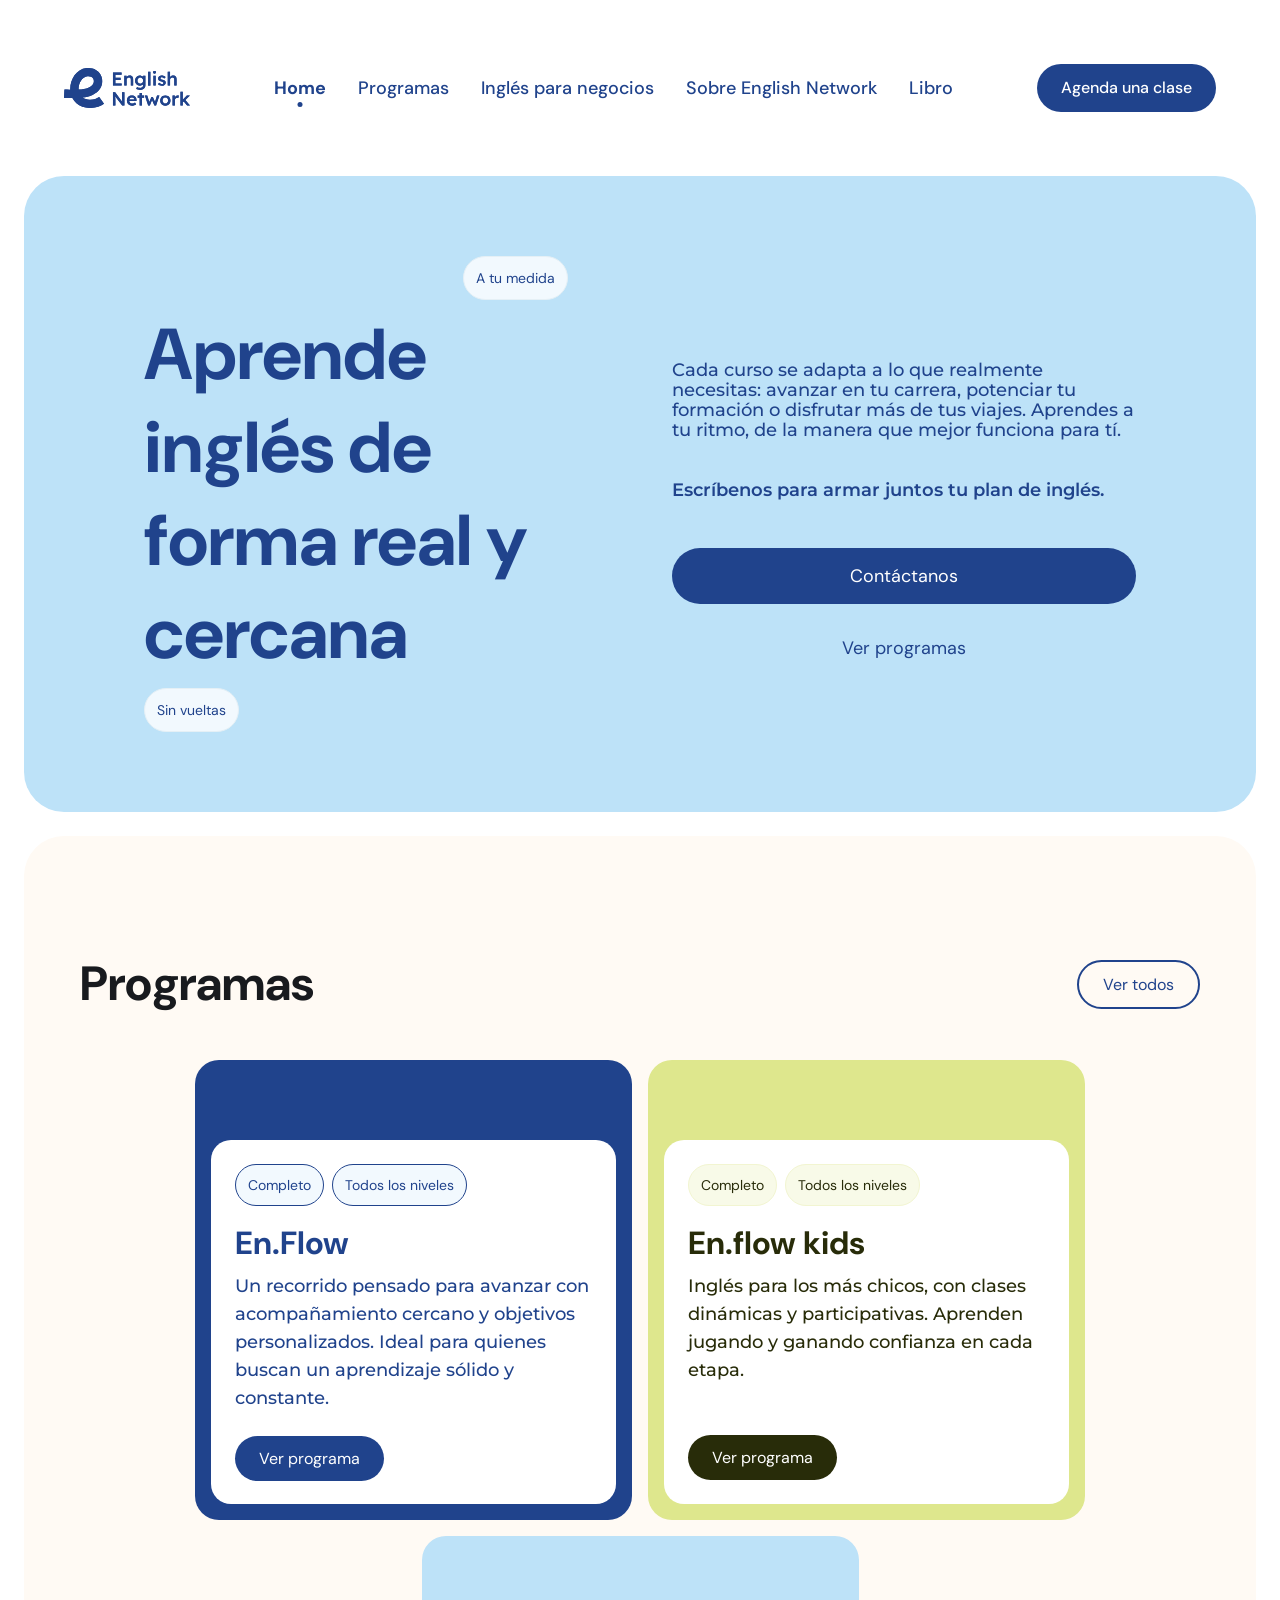
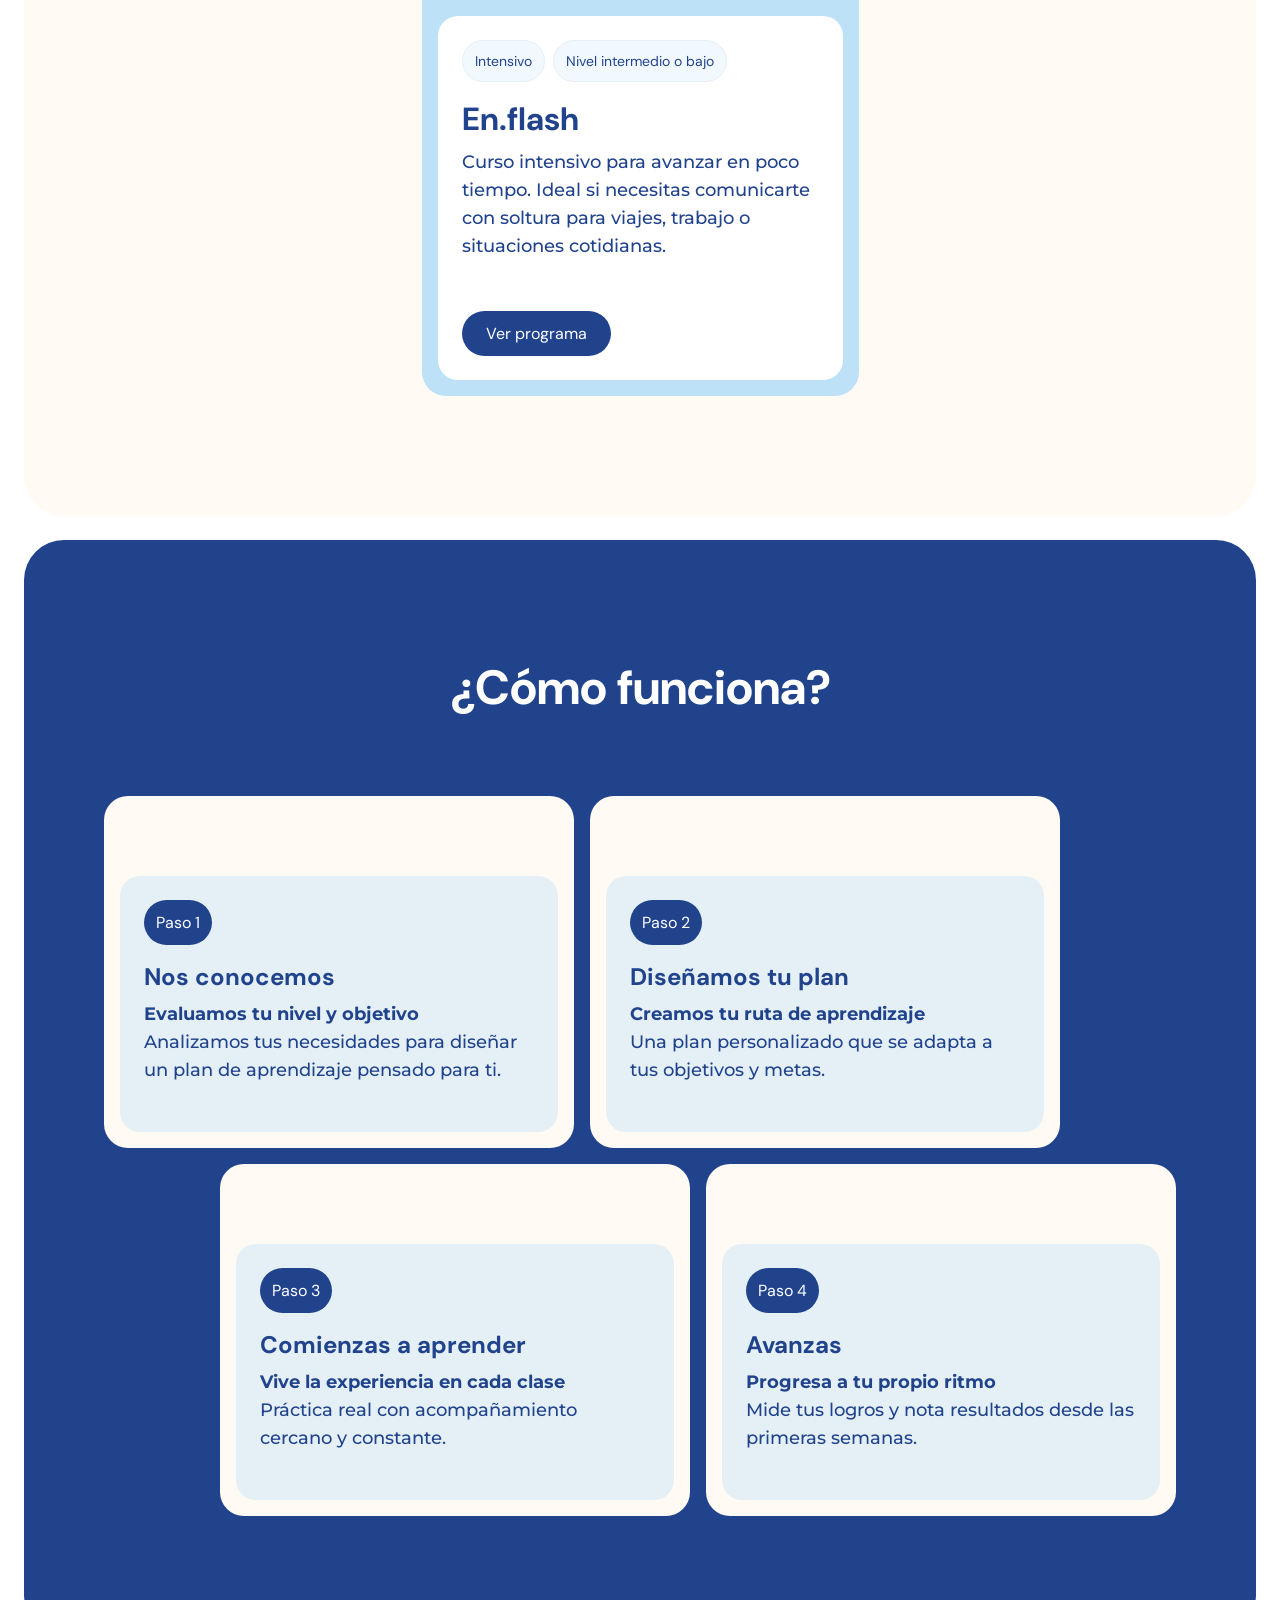
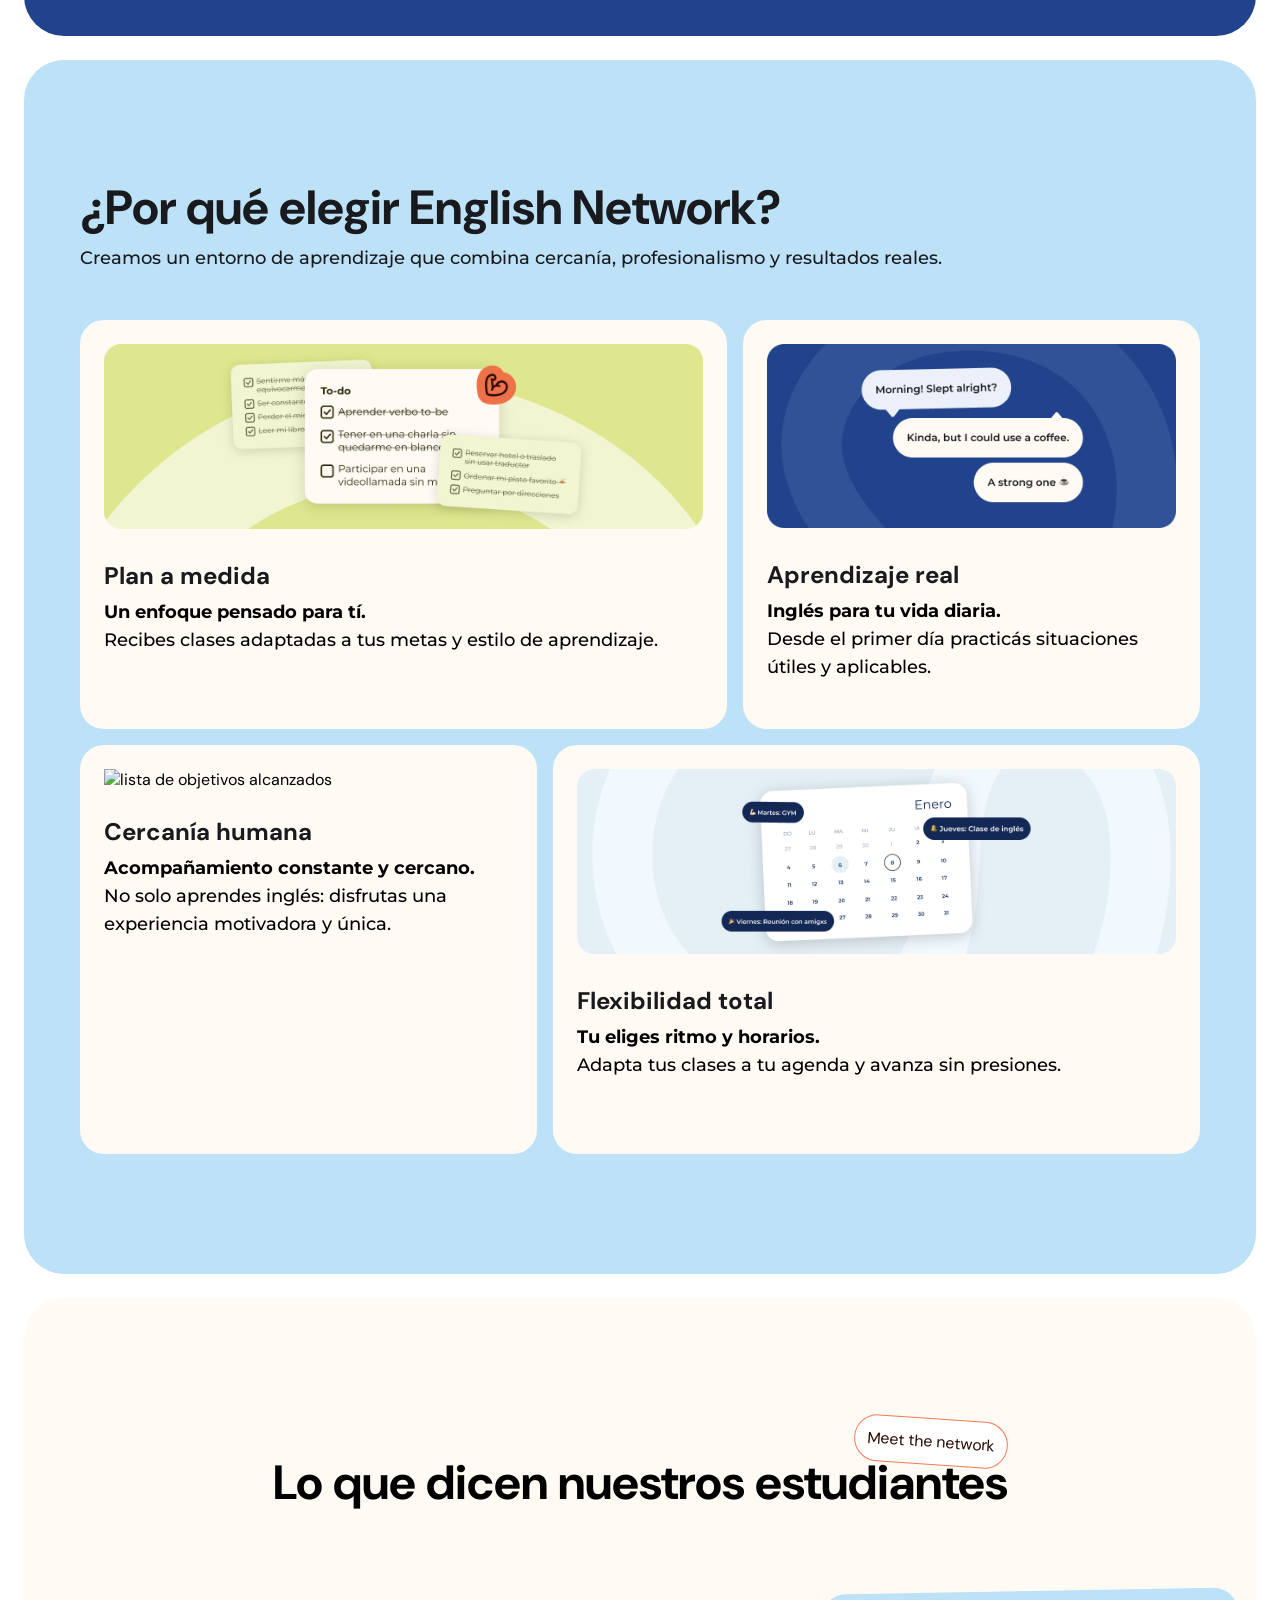
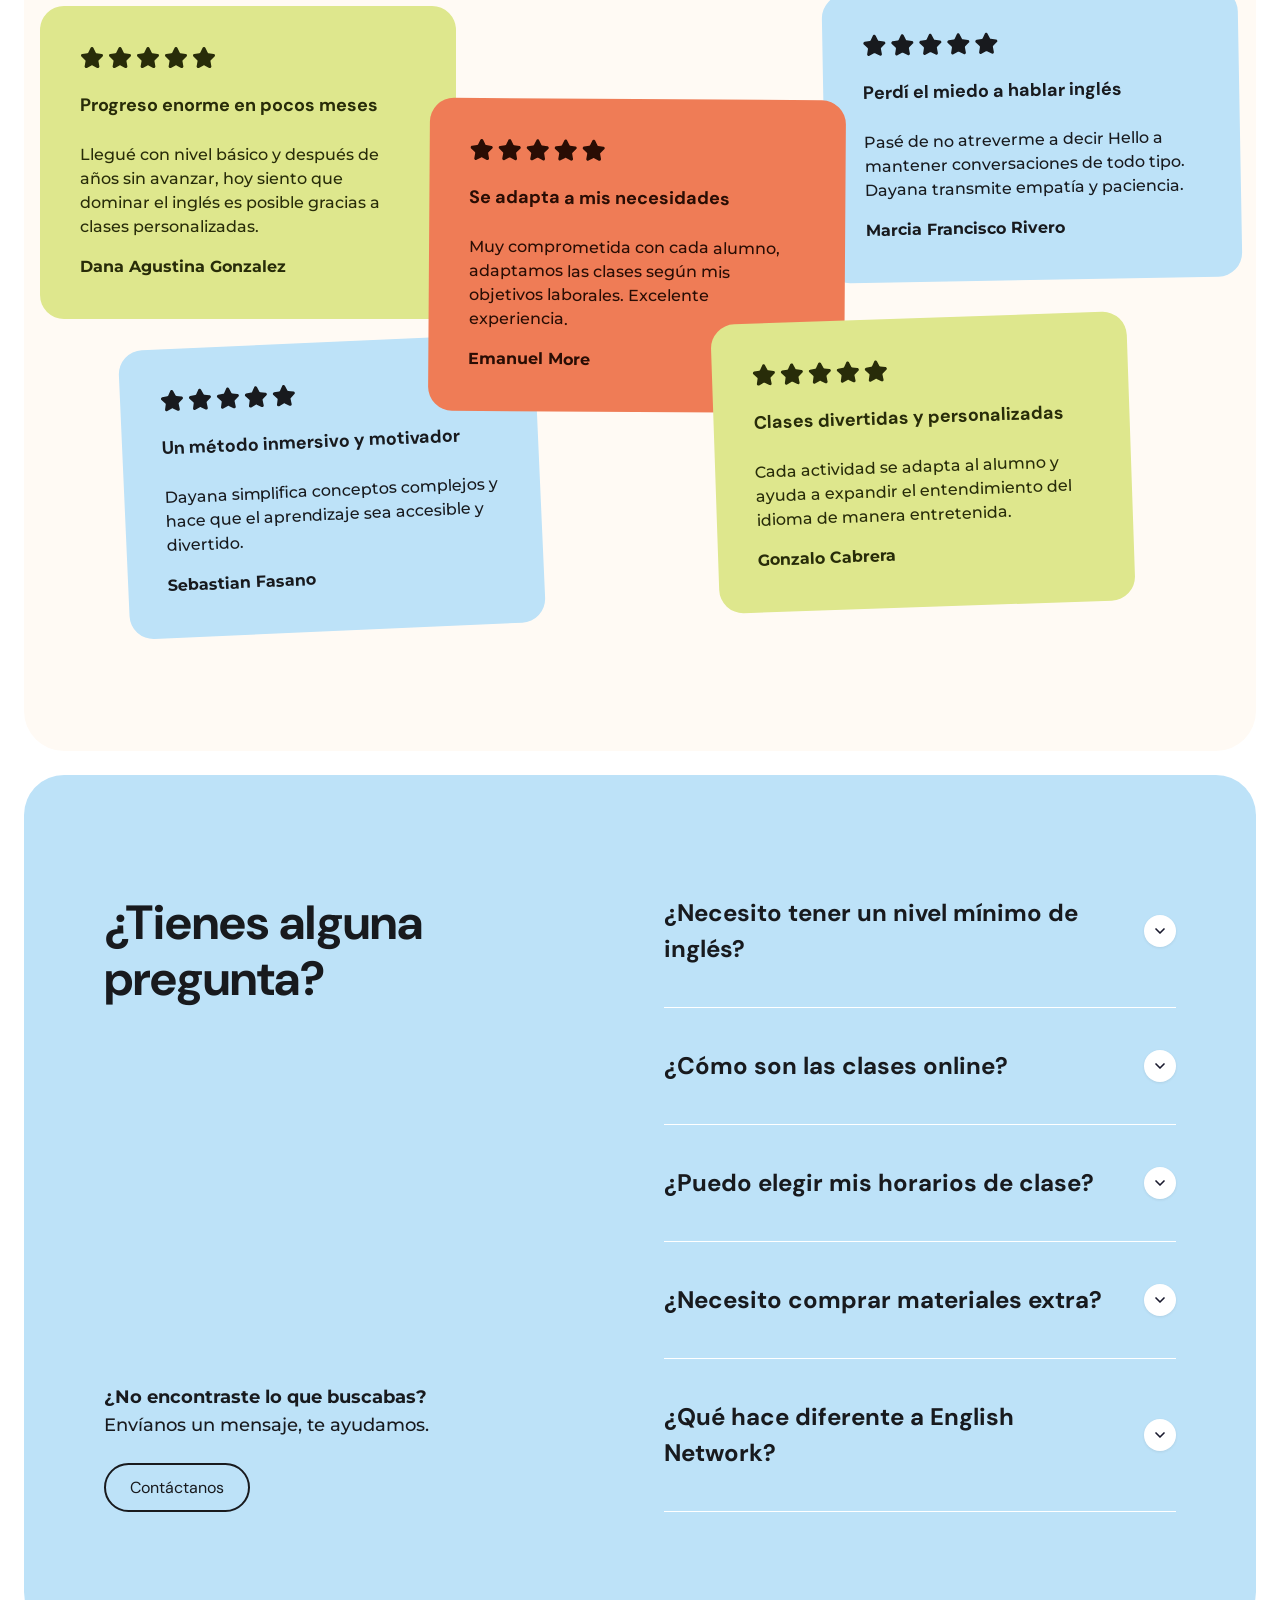
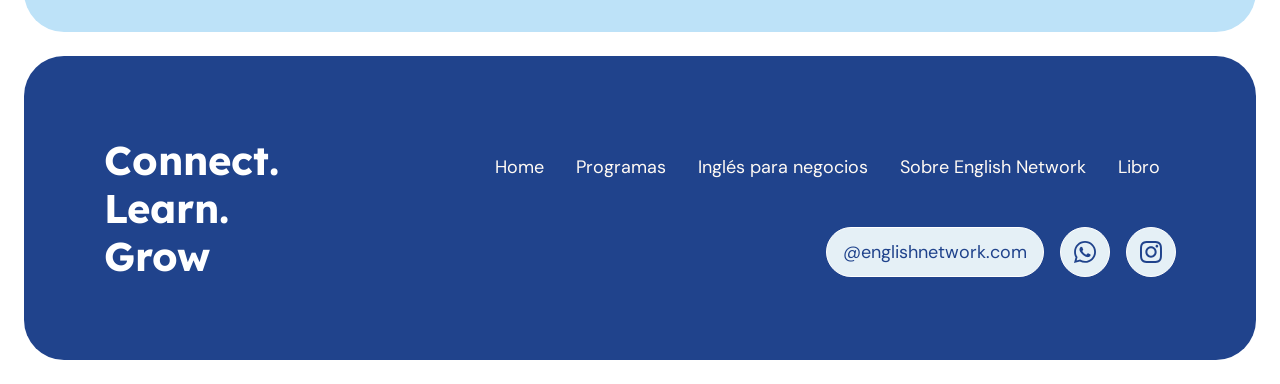
==== commit b5acc2b5: "hover fixes" ====
--- a/index.html
+++ b/index.html
@@ -217,7 +217,7 @@
                 <div class="motivos-container">
                     <div class="motivos-card motivo-1">
                         <div class="motivos-img-container">
-                            <img src="./assets/img/porque-elegir/plan-a-medida.svg" alt="lista de objetivos alcanzados">
+                            <img src="./assets/img/porque-elegir/plan-a-medida.png" alt="lista de objetivos alcanzados">
                         </div>
                         <div class="motivos-detail">
                             <h4>Plan a medida</h4>
@@ -226,7 +226,7 @@
                     </div>
                     <div class="motivos-card motivo-2">
                         <div class="motivos-img-container">    
-                            <img src="./assets/img/porque-elegir/aprendizaje-real.svg" alt="lista de objetivos alcanzados">
+                            <img src="./assets/img/porque-elegir/aprendizaje-real.png" alt="lista de objetivos alcanzados">
                         </div>
                         <div class="motivos-detail">
                             <h4>Aprendizaje real</h4>
@@ -244,7 +244,7 @@
                     </div>
                     <div class="motivos-card motivo-4">
                         <div class="motivos-img-container">
-                            <img src="./assets/img/porque-elegir/flexibilidad-total.svg" alt="lista de objetivos alcanzados">
+                            <img src="./assets/img/porque-elegir/flexibilidad-total.png" alt="lista de objetivos alcanzados">
                         </div>
                         <div class="motivos-detail">
                             <h4>Flexibilidad total</h4>
--- a/styles/styles.css
+++ b/styles/styles.css
@@ -370,7 +370,7 @@
 }
 
 .aprende-ingles {
-  background-image: url("../../assets/img/serpientes/serpiente-accent-200-alt.svg");
+  background-image: url("./assets/img/serpientes/serpiente-accent-200-alt.svg");
   background-repeat: no-repeat;
   background-position: center -180px;
   background-color: #BDE2F8;
@@ -386,6 +386,8 @@
   gap: 64px;
 }
 .aprende-ingles .aprende-ingles-title {
+  width: 100%;
+  max-width: 630px;
   display: flex;
   flex-direction: column;
   gap: 8px;
@@ -396,6 +398,7 @@
   color: #20438C;
 }
 .aprende-ingles .aprende-ingles-title div {
+  padding-right: 40px;
   display: flex;
   flex-direction: column;
   align-items: flex-end;
@@ -412,6 +415,7 @@
   align-items: flex-start;
 }
 .aprende-ingles .aprende-ingles-description {
+  width: 100%;
   padding-top: 48px;
   display: flex;
   flex-direction: column;
@@ -614,7 +618,7 @@
 }
 
 .como-funciona {
-  background-image: url(../../assets/img/serpientes/serpiente-brand-200.svg);
+  background-image: url("./assets/img/serpientes/serpiente-brand-200.svg");
   background-repeat: no-repeat;
   background-position: center;
   background-color: #20438C;
@@ -774,7 +778,7 @@
 }
 
 .opiniones {
-  background-image: url("../../assets/img/serpientes/serpiente-orange-50.svg");
+  background-image: url("./assets/img/serpientes/serpiente-orange-50.svg");
   background-repeat: no-repeat;
   background-position: center;
   background-size: 120%;
@@ -887,7 +891,7 @@
 }
 
 .programas-main {
-  background-image: url("../../assets/img/serpientes/serpiente-brand-200-alt.svg");
+  background-image: url("../assets/img/serpientes/serpiente-brand-200-alt.svg");
   background-repeat: no-repeat;
   background-position: center;
   background-size: 200%;
@@ -970,7 +974,7 @@
 }
 
 .negocios-hero {
-  background-image: url("../../assets/img/serpientes/serpiente-brand-200-alt.svg");
+  background-image: url("../assets/img/serpientes/serpiente-brand-200-alt.svg");
   background-repeat: no-repeat;
   background-position: center -250px;
   background-color: #20438C;
@@ -1047,6 +1051,9 @@
   text-align: center;
   border-radius: 80px;
 }
+.negocios-hero .negocios-hero-wrapper .negocios-hero-details .hero-details-text .hero-details-contact:hover {
+  background-color: #EBF0FB;
+}
 .negocios-hero .negocios-hero-wrapper .negocios-hero-cards-container {
   display: flex;
   flex-direction: row;
@@ -1193,7 +1200,7 @@
 }
 
 .incluye {
-  background-image: url(../../assets/img/serpientes/serpiente-brand-200.svg);
+  background-image: url("../assets/img/serpientes/serpiente-brand-200.svg");
   background-repeat: no-repeat;
   background-position: center;
   background-size: cover;
@@ -1321,7 +1328,7 @@
 }
 
 .en-hero {
-  background-image: url("../../assets/img/serpientes/serpiente-accent-200-alt.svg");
+  background-image: url("../assets/img/serpientes/serpiente-accent-200-alt.svg");
   background-repeat: no-repeat;
   background-position: center -180px;
   padding: 120px;
@@ -1421,7 +1428,7 @@
 }
 
 .filosofia {
-  background-image: url("../../assets/img/serpientes/serpiente-accent-200.svg");
+  background-image: url("../assets/img/serpientes/serpiente-accent-200.svg");
   background-repeat: no-repeat;
   background-position: center;
   padding: 80px 56px;
@@ -1505,6 +1512,9 @@
   line-height: 28px;
   color: #20438C;
 }
+.camino .camino-wrapper .camino-button:hover {
+  background-color: #E5F0F6;
+}
 
 .libro-hero {
   background-color: #20438C;
@@ -1576,6 +1586,9 @@
   font-weight: 500;
   line-height: 28px;
   color: #20438C;
+}
+.libro-hero .libro-wrapper .libro-details-contact:hover {
+  background-color: #EBF0FB;
 }
 
 .libro-image-container, .contenido .contenido-wrapper .contenido-info-container .contenido-libro-image-container {
@@ -1593,7 +1606,7 @@
 }
 
 .contenido {
-  background-image: url("../../assets/img/serpientes/serpiente-brand-200.svg");
+  background-image: url("../assets/img/serpientes/serpiente-brand-200.svg");
   background-repeat: no-repeat;
   background-position: center 350px;
   background-color: #BDE2F8;
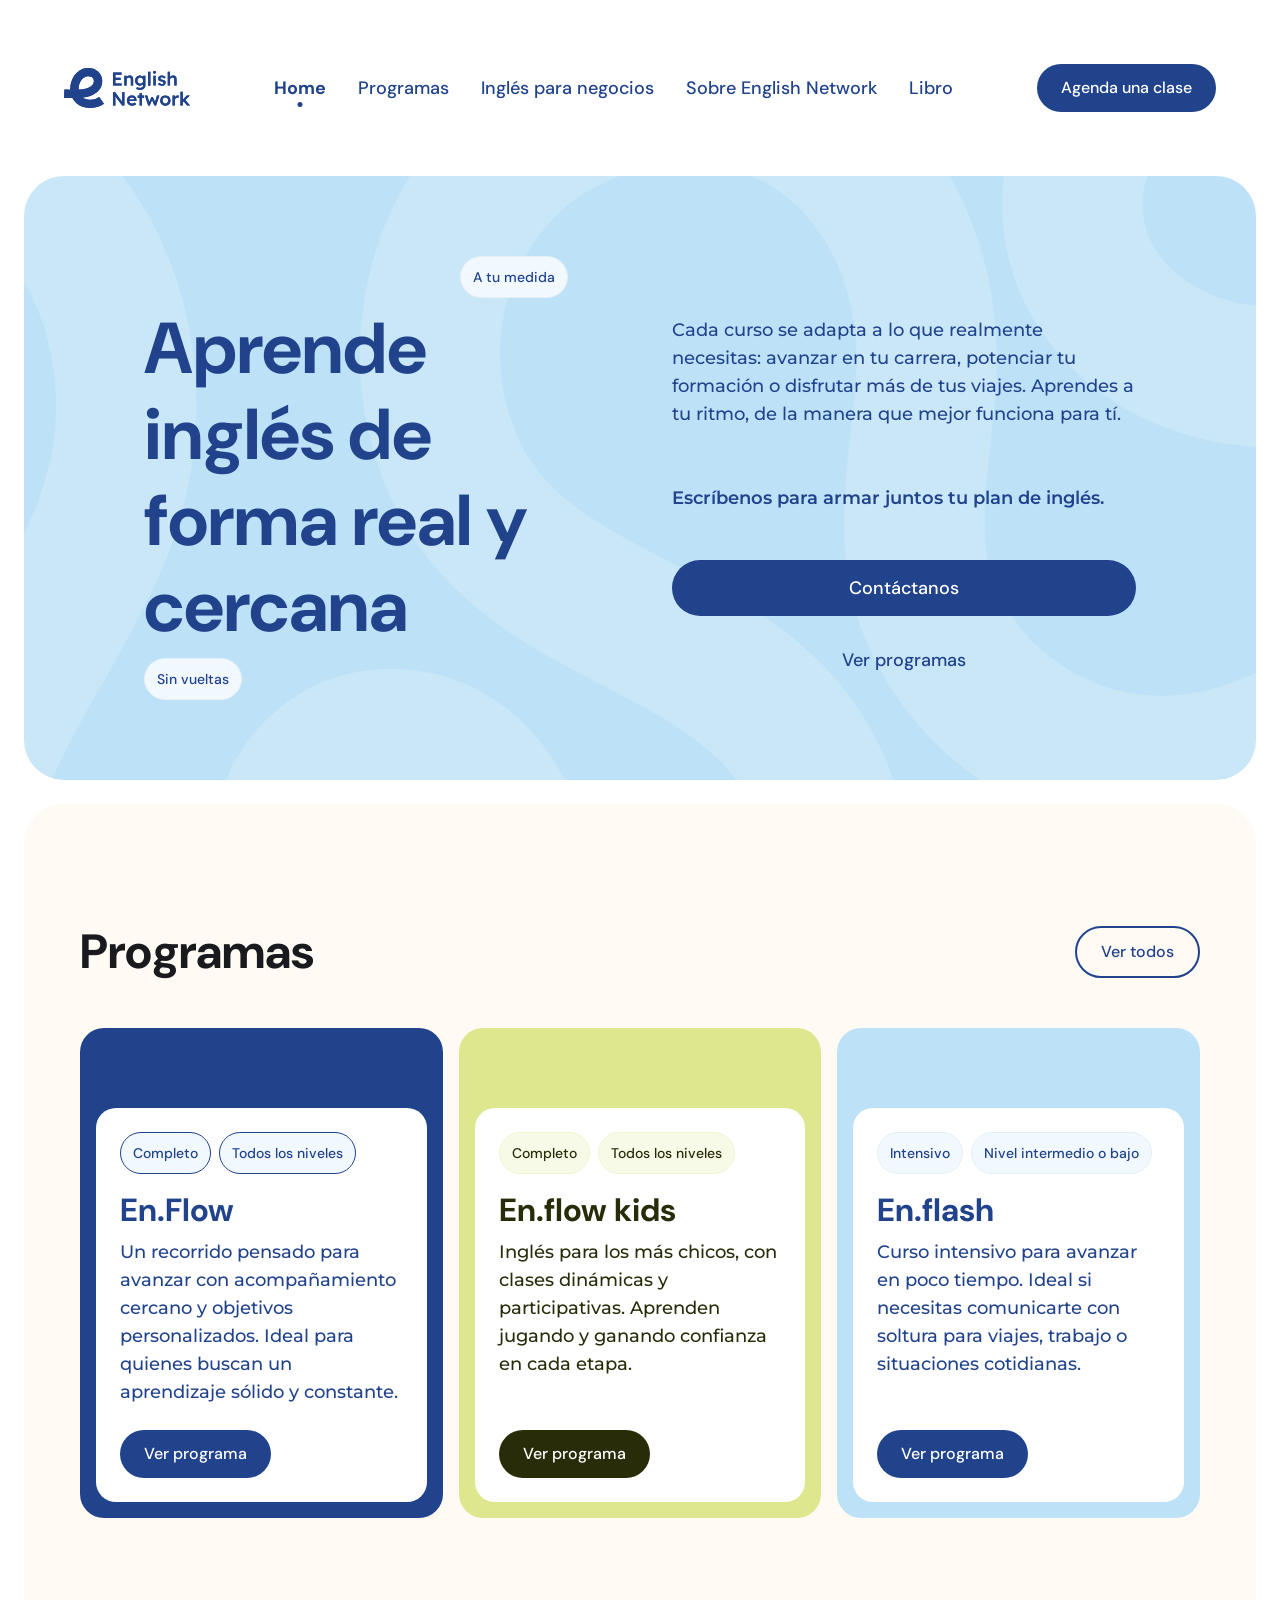
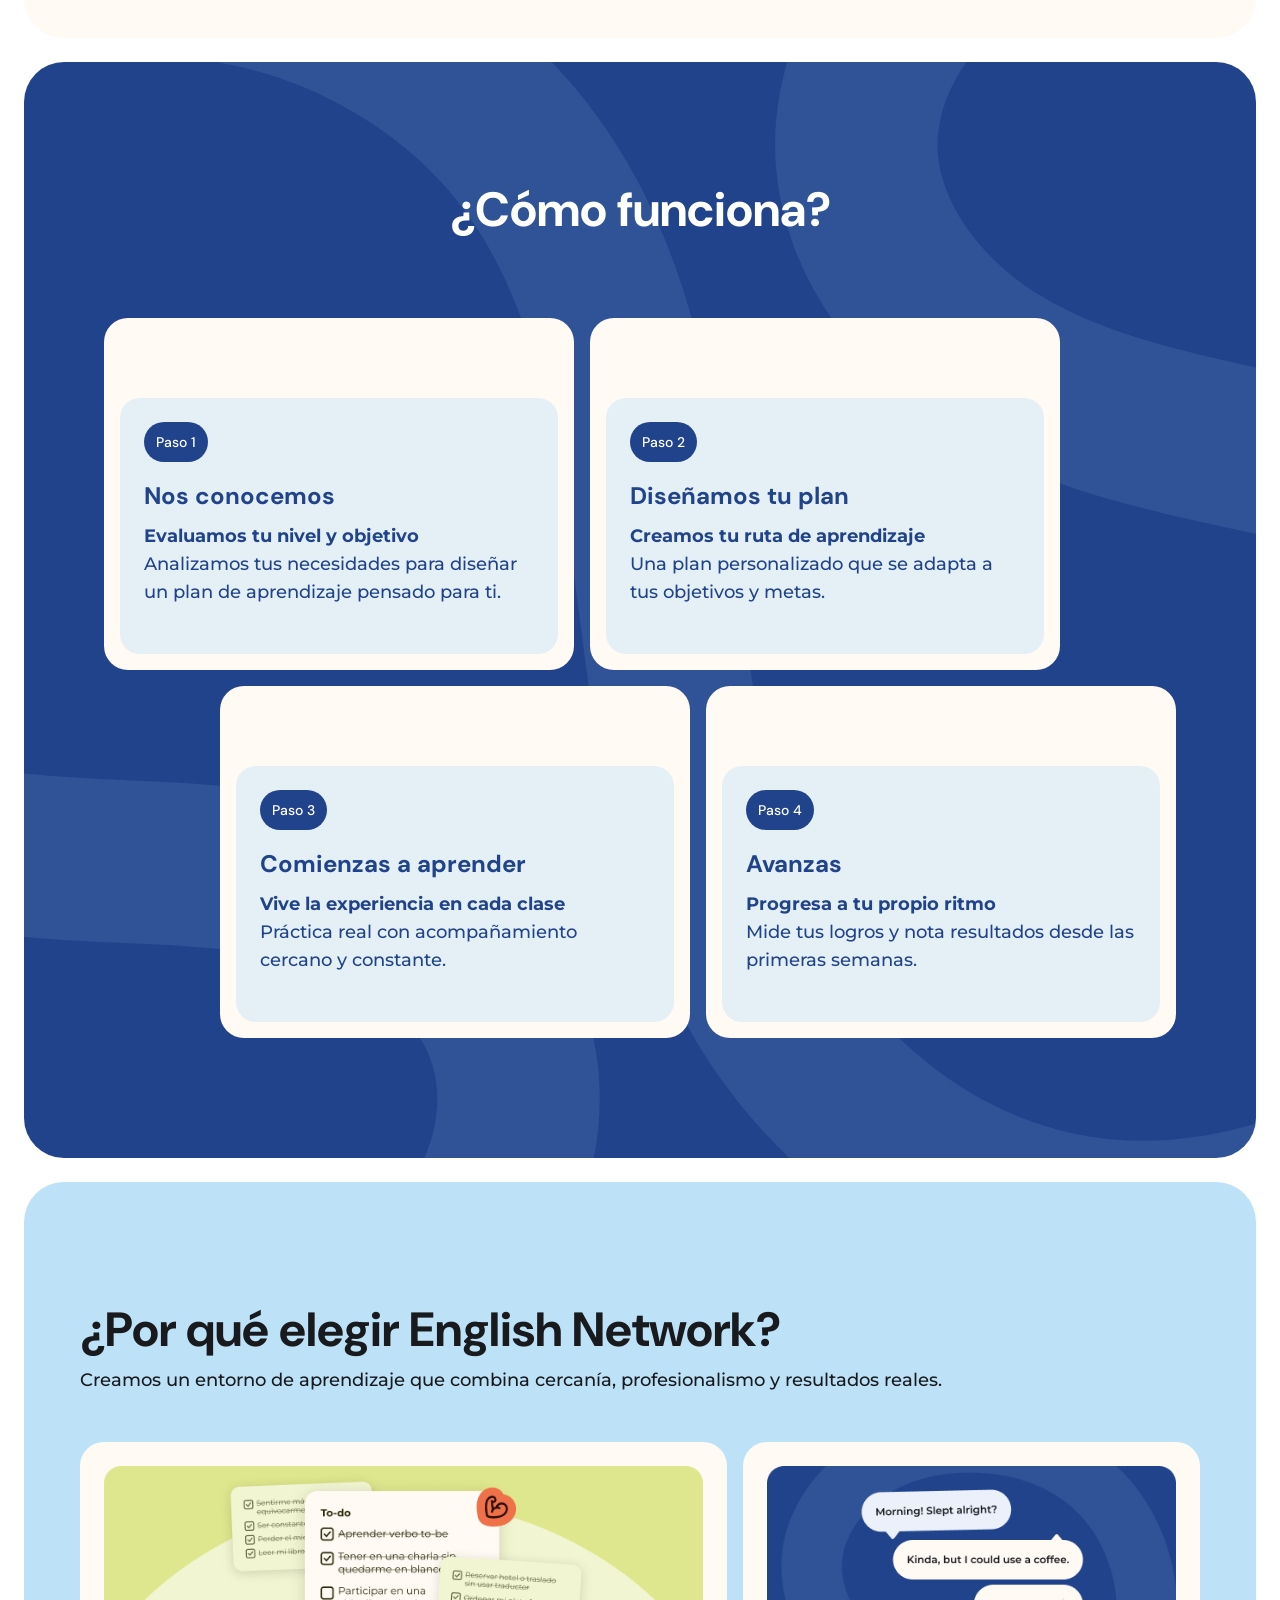
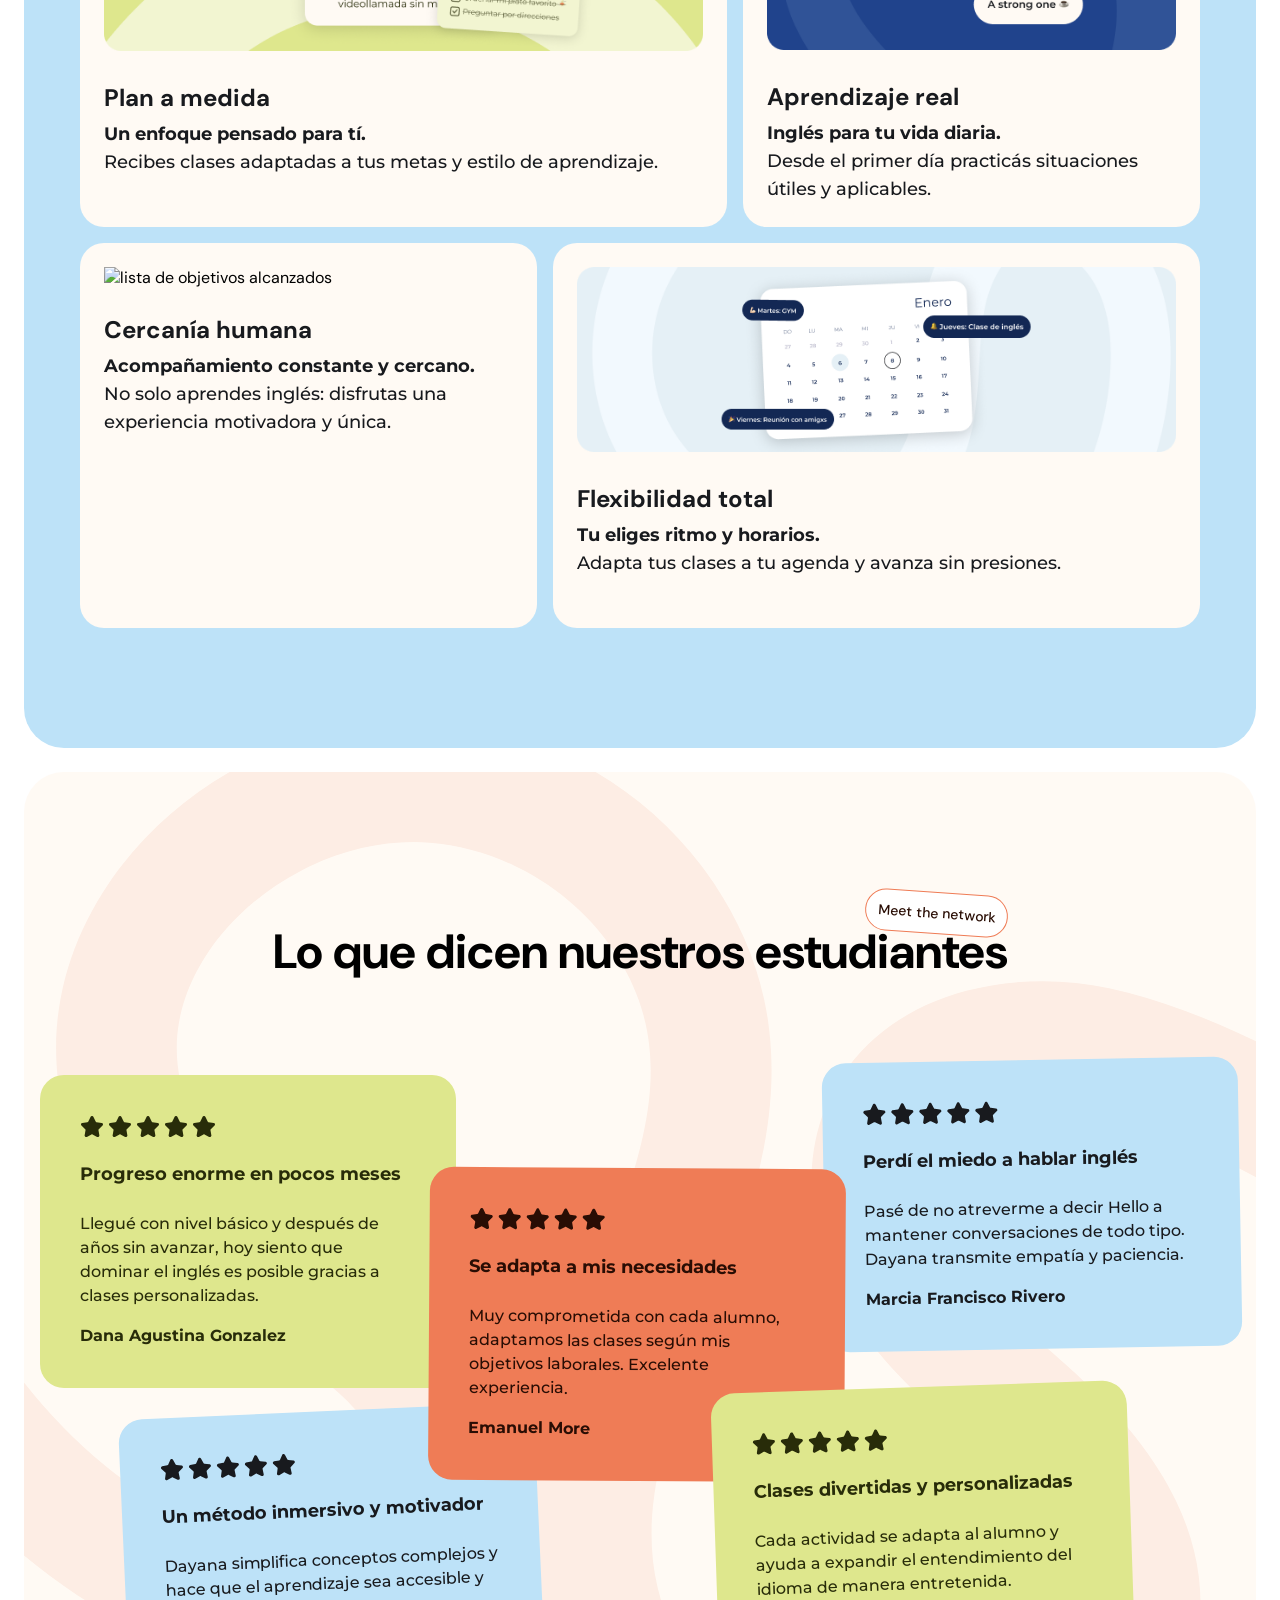
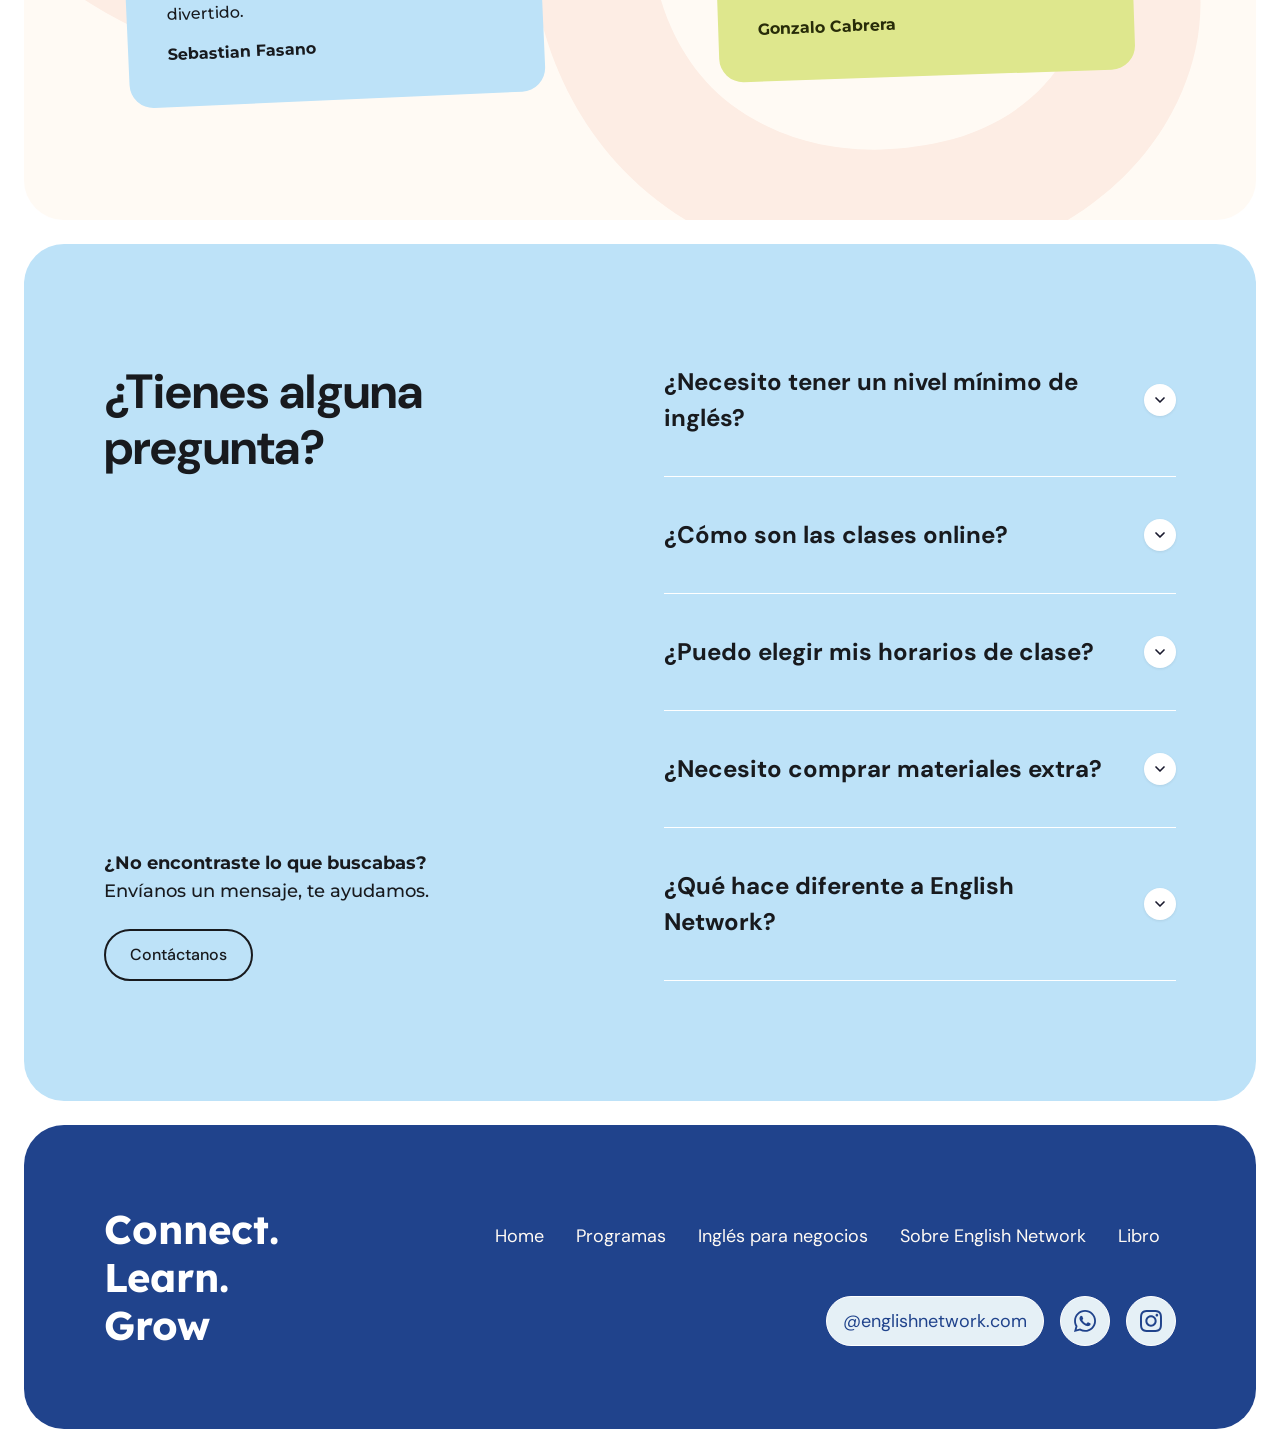
==== commit 865c2d7f: "full responsive ready" ====
--- a/index.html
+++ b/index.html
@@ -92,7 +92,7 @@
                     <div class="span-bottom"><span>Sin vueltas</span></div>
                 </div>
                 <article class="aprende-ingles-description">
-                    <p>Cada curso se adapta a lo que realmente necesitas: avanzar en tu carrera, potenciar tu formación o disfrutar más de tus viajes. Aprendes a tu ritmo, de la manera que mejor funciona para tí. <br><br><br> <span>Escríbenos para armar juntos tu plan de inglés.</span></p>
+                    <p>Cada curso se adapta a lo que realmente necesitas: avanzar en tu carrera, potenciar tu formación o disfrutar más de tus viajes. Aprendes a tu ritmo, de la manera que mejor funciona para tí. <br class="br-extra"><br><br> <span>Escríbenos para armar juntos tu plan de inglés.</span></p>
                     <div class="description-buttons-container">
                         <a class="description-button" href="#">Contáctanos</a>
                         <a class="programs-button" href="./pages/programas.html">Ver programas</a>
@@ -117,7 +117,7 @@
                             </div>
                             <div class="programa-details-container">
                                 <div class="programa-details-wrapper">
-                                    <h4>En.Flow</h4>
+                                    <h4 class="h4-programas">En.Flow</h4>
                                     <p>Un recorrido pensado para avanzar con acompañamiento cercano y objetivos personalizados. Ideal para quienes buscan un aprendizaje sólido y constante.</p>
                                 </div>
                                 <a class="programa-details" href="">Ver programa</a>
@@ -132,7 +132,7 @@
                             </div>
                             <div class="programa-details-container">
                                 <div class="programa-details-wrapper">
-                                    <h4>En.flow kids</h4>
+                                    <h4 class="h4-programas">En.flow kids</h4>
                                     <p>Inglés para los más chicos, con clases dinámicas y participativas. Aprenden jugando y ganando confianza en cada etapa.</p>
                                 </div>
                                 <a class="programa-details" href="">Ver programa</a>
@@ -147,10 +147,60 @@
                             </div>
                             <div class="programa-details-container">
                                 <div class="programa-details-wrapper">
-                                    <h4>En.flash</h4>
+                                    <h4 class="h4-programas">En.flash</h4>
                                     <p>Curso intensivo para avanzar en poco tiempo. Ideal si necesitas comunicarte con soltura para viajes, trabajo o situaciones cotidianas.</p>
                                 </div>
                                 <a class="programa-details" href="">Ver programa</a>
+                            </div>
+                        </div>
+                    </div>
+                </div>
+                <!-- Carousel cards -->
+                <div class="programas-container-carousel">
+                    <div class="programas-carousel-wrapper">
+                        <div class="programas-card programa-flow">
+                            <div class="programas-card-flow">
+                                <div class="programa-tag-container">
+                                    <span class="programa-tag">Completo</span>
+                                    <span class="programa-tag">Todos los niveles</span>
+                                </div>
+                                <div class="programa-details-container">
+                                    <div class="programa-details-wrapper">
+                                        <h4 class="h4-programas">En.Flow</h4>
+                                        <p>Un recorrido pensado para avanzar con acompañamiento cercano y objetivos personalizados. Ideal para quienes buscan un aprendizaje sólido y constante.</p>
+                                    </div>
+                                    <a class="programa-details" href="">Ver programa</a>
+                                </div>
+                            </div>
+                        </div>
+                        <div class="programas-card programa-kids">
+                            <div class="programas-card-kids">
+                                <div class="programa-tag-container">
+                                    <span class="programa-tag">Completo</span>
+                                    <span class="programa-tag">Todos los niveles</span>
+                                </div>
+                                <div class="programa-details-container">
+                                    <div class="programa-details-wrapper">
+                                        <h4 class="h4-programas">En.flow kids</h4>
+                                        <p>Inglés para los más chicos, con clases dinámicas y participativas. Aprenden jugando y ganando confianza en cada etapa.</p>
+                                    </div>
+                                    <a class="programa-details" href="">Ver programa</a>
+                                </div>
+                            </div>
+                        </div>
+                        <div class="programas-card programa-flash">
+                            <div class="programas-card-flash">
+                                <div class="programa-tag-container">
+                                    <span class="programa-tag">Intensivo</span>
+                                    <span class="programa-tag">Nivel intermedio o bajo</span>
+                                </div>
+                                <div class="programa-details-container">
+                                    <div class="programa-details-wrapper">
+                                        <h4 class="h4-programas">En.flash</h4>
+                                        <p>Curso intensivo para avanzar en poco tiempo. Ideal si necesitas comunicarte con soltura para viajes, trabajo o situaciones cotidianas.</p>
+                                    </div>
+                                    <a class="programa-details" href="">Ver programa</a>
+                                </div>
                             </div>
                         </div>
                     </div>
@@ -221,7 +271,8 @@
                         </div>
                         <div class="motivos-detail">
                             <h4>Plan a medida</h4>
-                            <p><span>Un enfoque pensado para tí.</span><br>Recibes clases adaptadas a tus metas y estilo de aprendizaje.</p>
+                            <h5>Un enfoque pensado para tí.</h5>
+                            <p>Recibes clases adaptadas a tus metas y estilo de aprendizaje.</p>
                         </div>
                     </div>
                     <div class="motivos-card motivo-2">
@@ -230,7 +281,8 @@
                         </div>
                         <div class="motivos-detail">
                             <h4>Aprendizaje real</h4>
-                            <p><span>Inglés para tu vida diaria.</span><br>Desde el primer día practicás situaciones útiles y aplicables.</p>
+                            <h5>Inglés para tu vida diaria.</h5>
+                            <p>Desde el primer día practicás situaciones útiles y aplicables.</p>
                         </div>
                     </div>
                     <div class="motivos-card motivo-3">
@@ -239,7 +291,8 @@
                         </div>
                         <div class="motivos-detail">
                             <h4>Cercanía humana</h4>
-                            <p><span>Acompañamiento constante y cercano.</span><br>No solo aprendes inglés: disfrutas una experiencia motivadora y única.</p>
+                            <h5>Acompañamiento constante y cercano.</h5>
+                            <p>No solo aprendes inglés: disfrutas una experiencia motivadora y única.</p>
                         </div>
                     </div>
                     <div class="motivos-card motivo-4">
@@ -248,7 +301,8 @@
                         </div>
                         <div class="motivos-detail">
                             <h4>Flexibilidad total</h4>
-                            <p><span>Tu eliges ritmo y horarios.</span><br>Adapta tus clases a tu agenda y avanza sin presiones.</p>
+                            <h5>Tu eliges ritmo y horarios.</h5>
+                            <p>Adapta tus clases a tu agenda y avanza sin presiones.</p>
                         </div>
                     </div>
                 </div>
@@ -281,9 +335,9 @@
                                 <path d="M12.2116 1.01465C12.422 1.0441 12.6246 1.11762 12.8063 1.23047C12.9881 1.34334 13.1437 1.49247 13.2634 1.66797L13.3708 1.85156L15.6813 6.53125C15.7618 6.69388 15.8803 6.83464 16.027 6.94141C16.174 7.04827 16.3453 7.11814 16.5251 7.14453L21.6901 7.90039C21.9019 7.93112 22.103 8.00616 22.2829 8.11914L22.4557 8.24414L22.6081 8.39258C22.7029 8.49818 22.7822 8.6166 22.8444 8.74414L22.9245 8.94141L22.9763 9.14844C23.0132 9.35758 23.006 9.57352 22.9548 9.78125C22.8864 10.0582 22.742 10.3106 22.5378 10.5098L22.5368 10.5107L18.8014 14.1484C18.6713 14.2753 18.5736 14.4317 18.5173 14.6045C18.4611 14.7772 18.4478 14.9615 18.4782 15.1406L19.3591 20.2764L19.3815 20.4893C19.3889 20.7025 19.3517 20.9159 19.2712 21.1152C19.1638 21.3811 18.9836 21.6118 18.7516 21.7803C18.5197 21.9487 18.2447 22.0484 17.9587 22.0684C17.6726 22.0882 17.3866 22.0273 17.1335 21.8926L12.5202 19.4668C12.3595 19.3825 12.1802 19.3389 11.9987 19.3389C11.8175 19.3389 11.6388 19.3827 11.4782 19.4668L6.862 21.8926L6.86297 21.8936C6.61 22.0274 6.32425 22.0877 6.03876 22.0674C5.75336 22.047 5.47917 21.9475 5.24774 21.7793C5.01625 21.6109 4.83652 21.3806 4.72919 21.1152C4.64866 20.916 4.61155 20.7024 4.61883 20.4893L4.64032 20.2773L5.52118 15.1416C5.55185 14.9624 5.53828 14.7784 5.48211 14.6055C5.43993 14.4758 5.37471 14.3547 5.28973 14.249L5.19794 14.1484L1.46161 10.5117L1.46258 10.5107C1.25802 10.3121 1.11271 10.0609 1.04364 9.78418C0.974297 9.50618 0.983548 9.21394 1.07196 8.94141L1.15204 8.74316C1.24555 8.55134 1.37904 8.38047 1.54364 8.24219C1.76295 8.058 2.02961 7.93859 2.31317 7.89844L7.4743 7.14453L7.60711 7.11621C7.73803 7.08062 7.86198 7.02158 7.97235 6.94141C8.11926 6.83463 8.23855 6.69406 8.31903 6.53125L10.6276 1.85254L10.6286 1.85156C10.755 1.5962 10.9501 1.38085 11.1921 1.23047C11.4343 1.0801 11.7146 1 11.9997 1L12.2116 1.01465Z" fill="#282C09"/>
                             </svg>
                         </div>
-                        <h4>Progreso enorme en pocos meses</h4>
-                        <p>Llegué con nivel básico y después de años sin avanzar, hoy siento que dominar el inglés es posible gracias a clases personalizadas.</p>
-                        <h5>Dana Agustina Gonzalez</h5>
+                        <h5>Progreso enorme en pocos meses</h5>
+                        <p class="p-alt">Llegué con nivel básico y después de años sin avanzar, hoy siento que dominar el inglés es posible gracias a clases personalizadas.</p>
+                        <h5 class="h5-persona">Dana Agustina Gonzalez</h5>
                     </div>
                     <div class="opiniones-card opiniones-card-2">
                         <div class="opiniones-card-stars">
@@ -303,9 +357,9 @@
                                 <path d="M12.2116 1.01465C12.422 1.0441 12.6246 1.11762 12.8063 1.23047C12.9881 1.34334 13.1437 1.49247 13.2634 1.66797L13.3708 1.85156L15.6813 6.53125C15.7618 6.69388 15.8803 6.83464 16.027 6.94141C16.174 7.04827 16.3453 7.11814 16.5251 7.14453L21.6901 7.90039C21.9019 7.93112 22.103 8.00616 22.2829 8.11914L22.4557 8.24414L22.6081 8.39258C22.7029 8.49818 22.7822 8.6166 22.8444 8.74414L22.9245 8.94141L22.9763 9.14844C23.0132 9.35758 23.006 9.57352 22.9548 9.78125C22.8864 10.0582 22.742 10.3106 22.5378 10.5098L22.5368 10.5107L18.8014 14.1484C18.6713 14.2753 18.5736 14.4317 18.5173 14.6045C18.4611 14.7772 18.4478 14.9615 18.4782 15.1406L19.3591 20.2764L19.3815 20.4893C19.3889 20.7025 19.3517 20.9159 19.2712 21.1152C19.1638 21.3811 18.9836 21.6118 18.7516 21.7803C18.5197 21.9487 18.2447 22.0484 17.9587 22.0684C17.6726 22.0882 17.3866 22.0273 17.1335 21.8926L12.5202 19.4668C12.3595 19.3825 12.1802 19.3389 11.9987 19.3389C11.8175 19.3389 11.6388 19.3827 11.4782 19.4668L6.862 21.8926L6.86297 21.8936C6.61 22.0274 6.32425 22.0877 6.03876 22.0674C5.75336 22.047 5.47917 21.9475 5.24774 21.7793C5.01625 21.6109 4.83652 21.3806 4.72919 21.1152C4.64866 20.916 4.61155 20.7024 4.61883 20.4893L4.64032 20.2773L5.52118 15.1416C5.55185 14.9624 5.53828 14.7784 5.48211 14.6055C5.43993 14.4758 5.37471 14.3547 5.28973 14.249L5.19794 14.1484L1.46161 10.5117L1.46258 10.5107C1.25802 10.3121 1.11271 10.0609 1.04364 9.78418C0.974297 9.50618 0.983548 9.21394 1.07196 8.94141L1.15204 8.74316C1.24555 8.55134 1.37904 8.38047 1.54364 8.24219C1.76295 8.058 2.02961 7.93859 2.31317 7.89844L7.4743 7.14453L7.60711 7.11621C7.73803 7.08062 7.86198 7.02158 7.97235 6.94141C8.11926 6.83463 8.23855 6.69406 8.31903 6.53125L10.6276 1.85254L10.6286 1.85156C10.755 1.5962 10.9501 1.38085 11.1921 1.23047C11.4343 1.0801 11.7146 1 11.9997 1L12.2116 1.01465Z" fill="#290D04"/>
                             </svg>
                         </div>
-                        <h4>Se adapta a mis necesidades</h4>
-                        <p>Muy comprometida con cada alumno, adaptamos las clases según mis objetivos laborales. Excelente experiencia.</p>
-                        <h5>Emanuel More</h5>
+                        <h5>Se adapta a mis necesidades</h5>
+                        <p class="p-alt">Muy comprometida con cada alumno, adaptamos las clases según mis objetivos laborales. Excelente experiencia.</p>
+                        <h5 class="h5-persona">Emanuel More</h5>
                     </div>
                     <div class="opiniones-card opiniones-card-3">
                         <div class="opiniones-card-stars">
@@ -325,9 +379,9 @@
                                 <path d="M12.2116 1.01465C12.422 1.0441 12.6246 1.11762 12.8063 1.23047C12.9881 1.34334 13.1437 1.49247 13.2634 1.66797L13.3708 1.85156L15.6813 6.53125C15.7618 6.69388 15.8803 6.83464 16.027 6.94141C16.174 7.04827 16.3453 7.11814 16.5251 7.14453L21.6901 7.90039C21.9019 7.93112 22.103 8.00616 22.2829 8.11914L22.4557 8.24414L22.6081 8.39258C22.7029 8.49818 22.7822 8.6166 22.8444 8.74414L22.9245 8.94141L22.9763 9.14844C23.0132 9.35758 23.006 9.57352 22.9548 9.78125C22.8864 10.0582 22.742 10.3106 22.5378 10.5098L22.5368 10.5107L18.8014 14.1484C18.6713 14.2753 18.5736 14.4317 18.5173 14.6045C18.4611 14.7772 18.4478 14.9615 18.4782 15.1406L19.3591 20.2764L19.3815 20.4893C19.3889 20.7025 19.3517 20.9159 19.2712 21.1152C19.1638 21.3811 18.9836 21.6118 18.7516 21.7803C18.5197 21.9487 18.2447 22.0484 17.9587 22.0684C17.6726 22.0882 17.3866 22.0273 17.1335 21.8926L12.5202 19.4668C12.3595 19.3825 12.1802 19.3389 11.9987 19.3389C11.8175 19.3389 11.6388 19.3827 11.4782 19.4668L6.862 21.8926L6.86297 21.8936C6.61 22.0274 6.32425 22.0877 6.03876 22.0674C5.75336 22.047 5.47917 21.9475 5.24774 21.7793C5.01625 21.6109 4.83652 21.3806 4.72919 21.1152C4.64866 20.916 4.61155 20.7024 4.61883 20.4893L4.64032 20.2773L5.52118 15.1416C5.55185 14.9624 5.53828 14.7784 5.48211 14.6055C5.43993 14.4758 5.37471 14.3547 5.28973 14.249L5.19794 14.1484L1.46161 10.5117L1.46258 10.5107C1.25802 10.3121 1.11271 10.0609 1.04364 9.78418C0.974297 9.50618 0.983548 9.21394 1.07196 8.94141L1.15204 8.74316C1.24555 8.55134 1.37904 8.38047 1.54364 8.24219C1.76295 8.058 2.02961 7.93859 2.31317 7.89844L7.4743 7.14453L7.60711 7.11621C7.73803 7.08062 7.86198 7.02158 7.97235 6.94141C8.11926 6.83463 8.23855 6.69406 8.31903 6.53125L10.6276 1.85254L10.6286 1.85156C10.755 1.5962 10.9501 1.38085 11.1921 1.23047C11.4343 1.0801 11.7146 1 11.9997 1L12.2116 1.01465Z" fill="#181A1E"/>
                             </svg>
                         </div>
-                        <h4>Perdí el miedo a hablar inglés</h4>
-                        <p>Pasé de no atreverme a decir Hello a mantener conversaciones de todo tipo. Dayana transmite empatía y paciencia.</p>
-                        <h5>Marcia Francisco Rivero</h5>
+                        <h5>Perdí el miedo a hablar inglés</h5>
+                        <p class="p-alt">Pasé de no atreverme a decir Hello a mantener conversaciones de todo tipo. Dayana transmite empatía y paciencia.</p>
+                        <h5 class="h5-persona">Marcia Francisco Rivero</h5>
                     </div>
                     <div class="opiniones-card opiniones-card-4">
                         <div class="opiniones-card-stars">
@@ -347,9 +401,9 @@
                                 <path d="M12.2116 1.01465C12.422 1.0441 12.6246 1.11762 12.8063 1.23047C12.9881 1.34334 13.1437 1.49247 13.2634 1.66797L13.3708 1.85156L15.6813 6.53125C15.7618 6.69388 15.8803 6.83464 16.027 6.94141C16.174 7.04827 16.3453 7.11814 16.5251 7.14453L21.6901 7.90039C21.9019 7.93112 22.103 8.00616 22.2829 8.11914L22.4557 8.24414L22.6081 8.39258C22.7029 8.49818 22.7822 8.6166 22.8444 8.74414L22.9245 8.94141L22.9763 9.14844C23.0132 9.35758 23.006 9.57352 22.9548 9.78125C22.8864 10.0582 22.742 10.3106 22.5378 10.5098L22.5368 10.5107L18.8014 14.1484C18.6713 14.2753 18.5736 14.4317 18.5173 14.6045C18.4611 14.7772 18.4478 14.9615 18.4782 15.1406L19.3591 20.2764L19.3815 20.4893C19.3889 20.7025 19.3517 20.9159 19.2712 21.1152C19.1638 21.3811 18.9836 21.6118 18.7516 21.7803C18.5197 21.9487 18.2447 22.0484 17.9587 22.0684C17.6726 22.0882 17.3866 22.0273 17.1335 21.8926L12.5202 19.4668C12.3595 19.3825 12.1802 19.3389 11.9987 19.3389C11.8175 19.3389 11.6388 19.3827 11.4782 19.4668L6.862 21.8926L6.86297 21.8936C6.61 22.0274 6.32425 22.0877 6.03876 22.0674C5.75336 22.047 5.47917 21.9475 5.24774 21.7793C5.01625 21.6109 4.83652 21.3806 4.72919 21.1152C4.64866 20.916 4.61155 20.7024 4.61883 20.4893L4.64032 20.2773L5.52118 15.1416C5.55185 14.9624 5.53828 14.7784 5.48211 14.6055C5.43993 14.4758 5.37471 14.3547 5.28973 14.249L5.19794 14.1484L1.46161 10.5117L1.46258 10.5107C1.25802 10.3121 1.11271 10.0609 1.04364 9.78418C0.974297 9.50618 0.983548 9.21394 1.07196 8.94141L1.15204 8.74316C1.24555 8.55134 1.37904 8.38047 1.54364 8.24219C1.76295 8.058 2.02961 7.93859 2.31317 7.89844L7.4743 7.14453L7.60711 7.11621C7.73803 7.08062 7.86198 7.02158 7.97235 6.94141C8.11926 6.83463 8.23855 6.69406 8.31903 6.53125L10.6276 1.85254L10.6286 1.85156C10.755 1.5962 10.9501 1.38085 11.1921 1.23047C11.4343 1.0801 11.7146 1 11.9997 1L12.2116 1.01465Z" fill="#181A1E"/>
                             </svg>
                         </div>
-                        <h4>Un método inmersivo y motivador</h4>
-                        <p>Dayana simplifica conceptos complejos y hace que el aprendizaje sea accesible y divertido. </p>
-                        <h5>Sebastian Fasano</h5>
+                        <h5>Un método inmersivo y motivador</h5>
+                        <p class="p-alt">Dayana simplifica conceptos complejos y hace que el aprendizaje sea accesible y divertido. </p>
+                        <h5 class="h5-persona">Sebastian Fasano</h5>
                     </div>
                     <div class="opiniones-card opiniones-card-5">
                         <div class="opiniones-card-stars">
@@ -369,9 +423,124 @@
                                 <path d="M12.2116 1.01465C12.422 1.0441 12.6246 1.11762 12.8063 1.23047C12.9881 1.34334 13.1437 1.49247 13.2634 1.66797L13.3708 1.85156L15.6813 6.53125C15.7618 6.69388 15.8803 6.83464 16.027 6.94141C16.174 7.04827 16.3453 7.11814 16.5251 7.14453L21.6901 7.90039C21.9019 7.93112 22.103 8.00616 22.2829 8.11914L22.4557 8.24414L22.6081 8.39258C22.7029 8.49818 22.7822 8.6166 22.8444 8.74414L22.9245 8.94141L22.9763 9.14844C23.0132 9.35758 23.006 9.57352 22.9548 9.78125C22.8864 10.0582 22.742 10.3106 22.5378 10.5098L22.5368 10.5107L18.8014 14.1484C18.6713 14.2753 18.5736 14.4317 18.5173 14.6045C18.4611 14.7772 18.4478 14.9615 18.4782 15.1406L19.3591 20.2764L19.3815 20.4893C19.3889 20.7025 19.3517 20.9159 19.2712 21.1152C19.1638 21.3811 18.9836 21.6118 18.7516 21.7803C18.5197 21.9487 18.2447 22.0484 17.9587 22.0684C17.6726 22.0882 17.3866 22.0273 17.1335 21.8926L12.5202 19.4668C12.3595 19.3825 12.1802 19.3389 11.9987 19.3389C11.8175 19.3389 11.6388 19.3827 11.4782 19.4668L6.862 21.8926L6.86297 21.8936C6.61 22.0274 6.32425 22.0877 6.03876 22.0674C5.75336 22.047 5.47917 21.9475 5.24774 21.7793C5.01625 21.6109 4.83652 21.3806 4.72919 21.1152C4.64866 20.916 4.61155 20.7024 4.61883 20.4893L4.64032 20.2773L5.52118 15.1416C5.55185 14.9624 5.53828 14.7784 5.48211 14.6055C5.43993 14.4758 5.37471 14.3547 5.28973 14.249L5.19794 14.1484L1.46161 10.5117L1.46258 10.5107C1.25802 10.3121 1.11271 10.0609 1.04364 9.78418C0.974297 9.50618 0.983548 9.21394 1.07196 8.94141L1.15204 8.74316C1.24555 8.55134 1.37904 8.38047 1.54364 8.24219C1.76295 8.058 2.02961 7.93859 2.31317 7.89844L7.4743 7.14453L7.60711 7.11621C7.73803 7.08062 7.86198 7.02158 7.97235 6.94141C8.11926 6.83463 8.23855 6.69406 8.31903 6.53125L10.6276 1.85254L10.6286 1.85156C10.755 1.5962 10.9501 1.38085 11.1921 1.23047C11.4343 1.0801 11.7146 1 11.9997 1L12.2116 1.01465Z" fill="#282C09"/>
                             </svg>
                         </div>
-                        <h4>Clases divertidas y personalizadas</h4>
-                        <p>Cada actividad se adapta al alumno y ayuda a expandir el entendimiento del idioma de manera entretenida.</p>
-                        <h5>Gonzalo Cabrera</h5>
+                        <h5>Clases divertidas y personalizadas</h5>
+                        <p class="p-alt">Cada actividad se adapta al alumno y ayuda a expandir el entendimiento del idioma de manera entretenida.</p>
+                        <h5 class="h5-persona">Gonzalo Cabrera</h5>
+                    </div>
+                </div>
+                <!-- Carousel mobile -->
+                <div class="opiniones-container-carousel">
+                    <div class="carousel-wrapper">
+                        <div class="opiniones-card opiniones-card-1">
+                            <div class="opiniones-card-stars">
+                                <svg width="20" height="20" viewBox="0 0 24 24" fill="none" xmlns="http://www.w3.org/2000/svg">
+                                    <path d="M12.2116 1.01465C12.422 1.0441 12.6246 1.11762 12.8063 1.23047C12.9881 1.34334 13.1437 1.49247 13.2634 1.66797L13.3708 1.85156L15.6813 6.53125C15.7618 6.69388 15.8803 6.83464 16.027 6.94141C16.174 7.04827 16.3453 7.11814 16.5251 7.14453L21.6901 7.90039C21.9019 7.93112 22.103 8.00616 22.2829 8.11914L22.4557 8.24414L22.6081 8.39258C22.7029 8.49818 22.7822 8.6166 22.8444 8.74414L22.9245 8.94141L22.9763 9.14844C23.0132 9.35758 23.006 9.57352 22.9548 9.78125C22.8864 10.0582 22.742 10.3106 22.5378 10.5098L22.5368 10.5107L18.8014 14.1484C18.6713 14.2753 18.5736 14.4317 18.5173 14.6045C18.4611 14.7772 18.4478 14.9615 18.4782 15.1406L19.3591 20.2764L19.3815 20.4893C19.3889 20.7025 19.3517 20.9159 19.2712 21.1152C19.1638 21.3811 18.9836 21.6118 18.7516 21.7803C18.5197 21.9487 18.2447 22.0484 17.9587 22.0684C17.6726 22.0882 17.3866 22.0273 17.1335 21.8926L12.5202 19.4668C12.3595 19.3825 12.1802 19.3389 11.9987 19.3389C11.8175 19.3389 11.6388 19.3827 11.4782 19.4668L6.862 21.8926L6.86297 21.8936C6.61 22.0274 6.32425 22.0877 6.03876 22.0674C5.75336 22.047 5.47917 21.9475 5.24774 21.7793C5.01625 21.6109 4.83652 21.3806 4.72919 21.1152C4.64866 20.916 4.61155 20.7024 4.61883 20.4893L4.64032 20.2773L5.52118 15.1416C5.55185 14.9624 5.53828 14.7784 5.48211 14.6055C5.43993 14.4758 5.37471 14.3547 5.28973 14.249L5.19794 14.1484L1.46161 10.5117L1.46258 10.5107C1.25802 10.3121 1.11271 10.0609 1.04364 9.78418C0.974297 9.50618 0.983548 9.21394 1.07196 8.94141L1.15204 8.74316C1.24555 8.55134 1.37904 8.38047 1.54364 8.24219C1.76295 8.058 2.02961 7.93859 2.31317 7.89844L7.4743 7.14453L7.60711 7.11621C7.73803 7.08062 7.86198 7.02158 7.97235 6.94141C8.11926 6.83463 8.23855 6.69406 8.31903 6.53125L10.6276 1.85254L10.6286 1.85156C10.755 1.5962 10.9501 1.38085 11.1921 1.23047C11.4343 1.0801 11.7146 1 11.9997 1L12.2116 1.01465Z" fill="#282C09"/>
+                                </svg>
+                                <svg width="20" height="20" viewBox="0 0 24 24" fill="none" xmlns="http://www.w3.org/2000/svg">
+                                    <path d="M12.2116 1.01465C12.422 1.0441 12.6246 1.11762 12.8063 1.23047C12.9881 1.34334 13.1437 1.49247 13.2634 1.66797L13.3708 1.85156L15.6813 6.53125C15.7618 6.69388 15.8803 6.83464 16.027 6.94141C16.174 7.04827 16.3453 7.11814 16.5251 7.14453L21.6901 7.90039C21.9019 7.93112 22.103 8.00616 22.2829 8.11914L22.4557 8.24414L22.6081 8.39258C22.7029 8.49818 22.7822 8.6166 22.8444 8.74414L22.9245 8.94141L22.9763 9.14844C23.0132 9.35758 23.006 9.57352 22.9548 9.78125C22.8864 10.0582 22.742 10.3106 22.5378 10.5098L22.5368 10.5107L18.8014 14.1484C18.6713 14.2753 18.5736 14.4317 18.5173 14.6045C18.4611 14.7772 18.4478 14.9615 18.4782 15.1406L19.3591 20.2764L19.3815 20.4893C19.3889 20.7025 19.3517 20.9159 19.2712 21.1152C19.1638 21.3811 18.9836 21.6118 18.7516 21.7803C18.5197 21.9487 18.2447 22.0484 17.9587 22.0684C17.6726 22.0882 17.3866 22.0273 17.1335 21.8926L12.5202 19.4668C12.3595 19.3825 12.1802 19.3389 11.9987 19.3389C11.8175 19.3389 11.6388 19.3827 11.4782 19.4668L6.862 21.8926L6.86297 21.8936C6.61 22.0274 6.32425 22.0877 6.03876 22.0674C5.75336 22.047 5.47917 21.9475 5.24774 21.7793C5.01625 21.6109 4.83652 21.3806 4.72919 21.1152C4.64866 20.916 4.61155 20.7024 4.61883 20.4893L4.64032 20.2773L5.52118 15.1416C5.55185 14.9624 5.53828 14.7784 5.48211 14.6055C5.43993 14.4758 5.37471 14.3547 5.28973 14.249L5.19794 14.1484L1.46161 10.5117L1.46258 10.5107C1.25802 10.3121 1.11271 10.0609 1.04364 9.78418C0.974297 9.50618 0.983548 9.21394 1.07196 8.94141L1.15204 8.74316C1.24555 8.55134 1.37904 8.38047 1.54364 8.24219C1.76295 8.058 2.02961 7.93859 2.31317 7.89844L7.4743 7.14453L7.60711 7.11621C7.73803 7.08062 7.86198 7.02158 7.97235 6.94141C8.11926 6.83463 8.23855 6.69406 8.31903 6.53125L10.6276 1.85254L10.6286 1.85156C10.755 1.5962 10.9501 1.38085 11.1921 1.23047C11.4343 1.0801 11.7146 1 11.9997 1L12.2116 1.01465Z" fill="#282C09"/>
+                                </svg>
+                                <svg width="20" height="20" viewBox="0 0 24 24" fill="none" xmlns="http://www.w3.org/2000/svg">
+                                    <path d="M12.2116 1.01465C12.422 1.0441 12.6246 1.11762 12.8063 1.23047C12.9881 1.34334 13.1437 1.49247 13.2634 1.66797L13.3708 1.85156L15.6813 6.53125C15.7618 6.69388 15.8803 6.83464 16.027 6.94141C16.174 7.04827 16.3453 7.11814 16.5251 7.14453L21.6901 7.90039C21.9019 7.93112 22.103 8.00616 22.2829 8.11914L22.4557 8.24414L22.6081 8.39258C22.7029 8.49818 22.7822 8.6166 22.8444 8.74414L22.9245 8.94141L22.9763 9.14844C23.0132 9.35758 23.006 9.57352 22.9548 9.78125C22.8864 10.0582 22.742 10.3106 22.5378 10.5098L22.5368 10.5107L18.8014 14.1484C18.6713 14.2753 18.5736 14.4317 18.5173 14.6045C18.4611 14.7772 18.4478 14.9615 18.4782 15.1406L19.3591 20.2764L19.3815 20.4893C19.3889 20.7025 19.3517 20.9159 19.2712 21.1152C19.1638 21.3811 18.9836 21.6118 18.7516 21.7803C18.5197 21.9487 18.2447 22.0484 17.9587 22.0684C17.6726 22.0882 17.3866 22.0273 17.1335 21.8926L12.5202 19.4668C12.3595 19.3825 12.1802 19.3389 11.9987 19.3389C11.8175 19.3389 11.6388 19.3827 11.4782 19.4668L6.862 21.8926L6.86297 21.8936C6.61 22.0274 6.32425 22.0877 6.03876 22.0674C5.75336 22.047 5.47917 21.9475 5.24774 21.7793C5.01625 21.6109 4.83652 21.3806 4.72919 21.1152C4.64866 20.916 4.61155 20.7024 4.61883 20.4893L4.64032 20.2773L5.52118 15.1416C5.55185 14.9624 5.53828 14.7784 5.48211 14.6055C5.43993 14.4758 5.37471 14.3547 5.28973 14.249L5.19794 14.1484L1.46161 10.5117L1.46258 10.5107C1.25802 10.3121 1.11271 10.0609 1.04364 9.78418C0.974297 9.50618 0.983548 9.21394 1.07196 8.94141L1.15204 8.74316C1.24555 8.55134 1.37904 8.38047 1.54364 8.24219C1.76295 8.058 2.02961 7.93859 2.31317 7.89844L7.4743 7.14453L7.60711 7.11621C7.73803 7.08062 7.86198 7.02158 7.97235 6.94141C8.11926 6.83463 8.23855 6.69406 8.31903 6.53125L10.6276 1.85254L10.6286 1.85156C10.755 1.5962 10.9501 1.38085 11.1921 1.23047C11.4343 1.0801 11.7146 1 11.9997 1L12.2116 1.01465Z" fill="#282C09"/>
+                                </svg>
+                                <svg width="20" height="20" viewBox="0 0 24 24" fill="none" xmlns="http://www.w3.org/2000/svg">
+                                    <path d="M12.2116 1.01465C12.422 1.0441 12.6246 1.11762 12.8063 1.23047C12.9881 1.34334 13.1437 1.49247 13.2634 1.66797L13.3708 1.85156L15.6813 6.53125C15.7618 6.69388 15.8803 6.83464 16.027 6.94141C16.174 7.04827 16.3453 7.11814 16.5251 7.14453L21.6901 7.90039C21.9019 7.93112 22.103 8.00616 22.2829 8.11914L22.4557 8.24414L22.6081 8.39258C22.7029 8.49818 22.7822 8.6166 22.8444 8.74414L22.9245 8.94141L22.9763 9.14844C23.0132 9.35758 23.006 9.57352 22.9548 9.78125C22.8864 10.0582 22.742 10.3106 22.5378 10.5098L22.5368 10.5107L18.8014 14.1484C18.6713 14.2753 18.5736 14.4317 18.5173 14.6045C18.4611 14.7772 18.4478 14.9615 18.4782 15.1406L19.3591 20.2764L19.3815 20.4893C19.3889 20.7025 19.3517 20.9159 19.2712 21.1152C19.1638 21.3811 18.9836 21.6118 18.7516 21.7803C18.5197 21.9487 18.2447 22.0484 17.9587 22.0684C17.6726 22.0882 17.3866 22.0273 17.1335 21.8926L12.5202 19.4668C12.3595 19.3825 12.1802 19.3389 11.9987 19.3389C11.8175 19.3389 11.6388 19.3827 11.4782 19.4668L6.862 21.8926L6.86297 21.8936C6.61 22.0274 6.32425 22.0877 6.03876 22.0674C5.75336 22.047 5.47917 21.9475 5.24774 21.7793C5.01625 21.6109 4.83652 21.3806 4.72919 21.1152C4.64866 20.916 4.61155 20.7024 4.61883 20.4893L4.64032 20.2773L5.52118 15.1416C5.55185 14.9624 5.53828 14.7784 5.48211 14.6055C5.43993 14.4758 5.37471 14.3547 5.28973 14.249L5.19794 14.1484L1.46161 10.5117L1.46258 10.5107C1.25802 10.3121 1.11271 10.0609 1.04364 9.78418C0.974297 9.50618 0.983548 9.21394 1.07196 8.94141L1.15204 8.74316C1.24555 8.55134 1.37904 8.38047 1.54364 8.24219C1.76295 8.058 2.02961 7.93859 2.31317 7.89844L7.4743 7.14453L7.60711 7.11621C7.73803 7.08062 7.86198 7.02158 7.97235 6.94141C8.11926 6.83463 8.23855 6.69406 8.31903 6.53125L10.6276 1.85254L10.6286 1.85156C10.755 1.5962 10.9501 1.38085 11.1921 1.23047C11.4343 1.0801 11.7146 1 11.9997 1L12.2116 1.01465Z" fill="#282C09"/>
+                                </svg>
+                                <svg width="20" height="20" viewBox="0 0 24 24" fill="none" xmlns="http://www.w3.org/2000/svg">
+                                    <path d="M12.2116 1.01465C12.422 1.0441 12.6246 1.11762 12.8063 1.23047C12.9881 1.34334 13.1437 1.49247 13.2634 1.66797L13.3708 1.85156L15.6813 6.53125C15.7618 6.69388 15.8803 6.83464 16.027 6.94141C16.174 7.04827 16.3453 7.11814 16.5251 7.14453L21.6901 7.90039C21.9019 7.93112 22.103 8.00616 22.2829 8.11914L22.4557 8.24414L22.6081 8.39258C22.7029 8.49818 22.7822 8.6166 22.8444 8.74414L22.9245 8.94141L22.9763 9.14844C23.0132 9.35758 23.006 9.57352 22.9548 9.78125C22.8864 10.0582 22.742 10.3106 22.5378 10.5098L22.5368 10.5107L18.8014 14.1484C18.6713 14.2753 18.5736 14.4317 18.5173 14.6045C18.4611 14.7772 18.4478 14.9615 18.4782 15.1406L19.3591 20.2764L19.3815 20.4893C19.3889 20.7025 19.3517 20.9159 19.2712 21.1152C19.1638 21.3811 18.9836 21.6118 18.7516 21.7803C18.5197 21.9487 18.2447 22.0484 17.9587 22.0684C17.6726 22.0882 17.3866 22.0273 17.1335 21.8926L12.5202 19.4668C12.3595 19.3825 12.1802 19.3389 11.9987 19.3389C11.8175 19.3389 11.6388 19.3827 11.4782 19.4668L6.862 21.8926L6.86297 21.8936C6.61 22.0274 6.32425 22.0877 6.03876 22.0674C5.75336 22.047 5.47917 21.9475 5.24774 21.7793C5.01625 21.6109 4.83652 21.3806 4.72919 21.1152C4.64866 20.916 4.61155 20.7024 4.61883 20.4893L4.64032 20.2773L5.52118 15.1416C5.55185 14.9624 5.53828 14.7784 5.48211 14.6055C5.43993 14.4758 5.37471 14.3547 5.28973 14.249L5.19794 14.1484L1.46161 10.5117L1.46258 10.5107C1.25802 10.3121 1.11271 10.0609 1.04364 9.78418C0.974297 9.50618 0.983548 9.21394 1.07196 8.94141L1.15204 8.74316C1.24555 8.55134 1.37904 8.38047 1.54364 8.24219C1.76295 8.058 2.02961 7.93859 2.31317 7.89844L7.4743 7.14453L7.60711 7.11621C7.73803 7.08062 7.86198 7.02158 7.97235 6.94141C8.11926 6.83463 8.23855 6.69406 8.31903 6.53125L10.6276 1.85254L10.6286 1.85156C10.755 1.5962 10.9501 1.38085 11.1921 1.23047C11.4343 1.0801 11.7146 1 11.9997 1L12.2116 1.01465Z" fill="#282C09"/>
+                                </svg>
+                            </div>
+                            <h5>Progreso enorme en pocos meses</h5>
+                            <p class="p-alt">Llegué con nivel básico y después de años sin avanzar, hoy siento que dominar el inglés es posible gracias a clases personalizadas.</p>
+                            <h5 class="h5-persona">Dana Agustina Gonzalez</h5>
+                        </div>
+                        <div class="opiniones-card opiniones-card-2">
+                            <div class="opiniones-card-stars">
+                                <svg width="20" height="20" viewBox="0 0 24 24" fill="none" xmlns="http://www.w3.org/2000/svg">
+                                    <path d="M12.2116 1.01465C12.422 1.0441 12.6246 1.11762 12.8063 1.23047C12.9881 1.34334 13.1437 1.49247 13.2634 1.66797L13.3708 1.85156L15.6813 6.53125C15.7618 6.69388 15.8803 6.83464 16.027 6.94141C16.174 7.04827 16.3453 7.11814 16.5251 7.14453L21.6901 7.90039C21.9019 7.93112 22.103 8.00616 22.2829 8.11914L22.4557 8.24414L22.6081 8.39258C22.7029 8.49818 22.7822 8.6166 22.8444 8.74414L22.9245 8.94141L22.9763 9.14844C23.0132 9.35758 23.006 9.57352 22.9548 9.78125C22.8864 10.0582 22.742 10.3106 22.5378 10.5098L22.5368 10.5107L18.8014 14.1484C18.6713 14.2753 18.5736 14.4317 18.5173 14.6045C18.4611 14.7772 18.4478 14.9615 18.4782 15.1406L19.3591 20.2764L19.3815 20.4893C19.3889 20.7025 19.3517 20.9159 19.2712 21.1152C19.1638 21.3811 18.9836 21.6118 18.7516 21.7803C18.5197 21.9487 18.2447 22.0484 17.9587 22.0684C17.6726 22.0882 17.3866 22.0273 17.1335 21.8926L12.5202 19.4668C12.3595 19.3825 12.1802 19.3389 11.9987 19.3389C11.8175 19.3389 11.6388 19.3827 11.4782 19.4668L6.862 21.8926L6.86297 21.8936C6.61 22.0274 6.32425 22.0877 6.03876 22.0674C5.75336 22.047 5.47917 21.9475 5.24774 21.7793C5.01625 21.6109 4.83652 21.3806 4.72919 21.1152C4.64866 20.916 4.61155 20.7024 4.61883 20.4893L4.64032 20.2773L5.52118 15.1416C5.55185 14.9624 5.53828 14.7784 5.48211 14.6055C5.43993 14.4758 5.37471 14.3547 5.28973 14.249L5.19794 14.1484L1.46161 10.5117L1.46258 10.5107C1.25802 10.3121 1.11271 10.0609 1.04364 9.78418C0.974297 9.50618 0.983548 9.21394 1.07196 8.94141L1.15204 8.74316C1.24555 8.55134 1.37904 8.38047 1.54364 8.24219C1.76295 8.058 2.02961 7.93859 2.31317 7.89844L7.4743 7.14453L7.60711 7.11621C7.73803 7.08062 7.86198 7.02158 7.97235 6.94141C8.11926 6.83463 8.23855 6.69406 8.31903 6.53125L10.6276 1.85254L10.6286 1.85156C10.755 1.5962 10.9501 1.38085 11.1921 1.23047C11.4343 1.0801 11.7146 1 11.9997 1L12.2116 1.01465Z" fill="#290D04"/>
+                                </svg>
+                                <svg width="20" height="20" viewBox="0 0 24 24" fill="none" xmlns="http://www.w3.org/2000/svg">
+                                    <path d="M12.2116 1.01465C12.422 1.0441 12.6246 1.11762 12.8063 1.23047C12.9881 1.34334 13.1437 1.49247 13.2634 1.66797L13.3708 1.85156L15.6813 6.53125C15.7618 6.69388 15.8803 6.83464 16.027 6.94141C16.174 7.04827 16.3453 7.11814 16.5251 7.14453L21.6901 7.90039C21.9019 7.93112 22.103 8.00616 22.2829 8.11914L22.4557 8.24414L22.6081 8.39258C22.7029 8.49818 22.7822 8.6166 22.8444 8.74414L22.9245 8.94141L22.9763 9.14844C23.0132 9.35758 23.006 9.57352 22.9548 9.78125C22.8864 10.0582 22.742 10.3106 22.5378 10.5098L22.5368 10.5107L18.8014 14.1484C18.6713 14.2753 18.5736 14.4317 18.5173 14.6045C18.4611 14.7772 18.4478 14.9615 18.4782 15.1406L19.3591 20.2764L19.3815 20.4893C19.3889 20.7025 19.3517 20.9159 19.2712 21.1152C19.1638 21.3811 18.9836 21.6118 18.7516 21.7803C18.5197 21.9487 18.2447 22.0484 17.9587 22.0684C17.6726 22.0882 17.3866 22.0273 17.1335 21.8926L12.5202 19.4668C12.3595 19.3825 12.1802 19.3389 11.9987 19.3389C11.8175 19.3389 11.6388 19.3827 11.4782 19.4668L6.862 21.8926L6.86297 21.8936C6.61 22.0274 6.32425 22.0877 6.03876 22.0674C5.75336 22.047 5.47917 21.9475 5.24774 21.7793C5.01625 21.6109 4.83652 21.3806 4.72919 21.1152C4.64866 20.916 4.61155 20.7024 4.61883 20.4893L4.64032 20.2773L5.52118 15.1416C5.55185 14.9624 5.53828 14.7784 5.48211 14.6055C5.43993 14.4758 5.37471 14.3547 5.28973 14.249L5.19794 14.1484L1.46161 10.5117L1.46258 10.5107C1.25802 10.3121 1.11271 10.0609 1.04364 9.78418C0.974297 9.50618 0.983548 9.21394 1.07196 8.94141L1.15204 8.74316C1.24555 8.55134 1.37904 8.38047 1.54364 8.24219C1.76295 8.058 2.02961 7.93859 2.31317 7.89844L7.4743 7.14453L7.60711 7.11621C7.73803 7.08062 7.86198 7.02158 7.97235 6.94141C8.11926 6.83463 8.23855 6.69406 8.31903 6.53125L10.6276 1.85254L10.6286 1.85156C10.755 1.5962 10.9501 1.38085 11.1921 1.23047C11.4343 1.0801 11.7146 1 11.9997 1L12.2116 1.01465Z" fill="#290D04"/>
+                                </svg>
+                                <svg width="20" height="20" viewBox="0 0 24 24" fill="none" xmlns="http://www.w3.org/2000/svg">
+                                    <path d="M12.2116 1.01465C12.422 1.0441 12.6246 1.11762 12.8063 1.23047C12.9881 1.34334 13.1437 1.49247 13.2634 1.66797L13.3708 1.85156L15.6813 6.53125C15.7618 6.69388 15.8803 6.83464 16.027 6.94141C16.174 7.04827 16.3453 7.11814 16.5251 7.14453L21.6901 7.90039C21.9019 7.93112 22.103 8.00616 22.2829 8.11914L22.4557 8.24414L22.6081 8.39258C22.7029 8.49818 22.7822 8.6166 22.8444 8.74414L22.9245 8.94141L22.9763 9.14844C23.0132 9.35758 23.006 9.57352 22.9548 9.78125C22.8864 10.0582 22.742 10.3106 22.5378 10.5098L22.5368 10.5107L18.8014 14.1484C18.6713 14.2753 18.5736 14.4317 18.5173 14.6045C18.4611 14.7772 18.4478 14.9615 18.4782 15.1406L19.3591 20.2764L19.3815 20.4893C19.3889 20.7025 19.3517 20.9159 19.2712 21.1152C19.1638 21.3811 18.9836 21.6118 18.7516 21.7803C18.5197 21.9487 18.2447 22.0484 17.9587 22.0684C17.6726 22.0882 17.3866 22.0273 17.1335 21.8926L12.5202 19.4668C12.3595 19.3825 12.1802 19.3389 11.9987 19.3389C11.8175 19.3389 11.6388 19.3827 11.4782 19.4668L6.862 21.8926L6.86297 21.8936C6.61 22.0274 6.32425 22.0877 6.03876 22.0674C5.75336 22.047 5.47917 21.9475 5.24774 21.7793C5.01625 21.6109 4.83652 21.3806 4.72919 21.1152C4.64866 20.916 4.61155 20.7024 4.61883 20.4893L4.64032 20.2773L5.52118 15.1416C5.55185 14.9624 5.53828 14.7784 5.48211 14.6055C5.43993 14.4758 5.37471 14.3547 5.28973 14.249L5.19794 14.1484L1.46161 10.5117L1.46258 10.5107C1.25802 10.3121 1.11271 10.0609 1.04364 9.78418C0.974297 9.50618 0.983548 9.21394 1.07196 8.94141L1.15204 8.74316C1.24555 8.55134 1.37904 8.38047 1.54364 8.24219C1.76295 8.058 2.02961 7.93859 2.31317 7.89844L7.4743 7.14453L7.60711 7.11621C7.73803 7.08062 7.86198 7.02158 7.97235 6.94141C8.11926 6.83463 8.23855 6.69406 8.31903 6.53125L10.6276 1.85254L10.6286 1.85156C10.755 1.5962 10.9501 1.38085 11.1921 1.23047C11.4343 1.0801 11.7146 1 11.9997 1L12.2116 1.01465Z" fill="#290D04"/>
+                                </svg>
+                                <svg width="20" height="20" viewBox="0 0 24 24" fill="none" xmlns="http://www.w3.org/2000/svg">
+                                    <path d="M12.2116 1.01465C12.422 1.0441 12.6246 1.11762 12.8063 1.23047C12.9881 1.34334 13.1437 1.49247 13.2634 1.66797L13.3708 1.85156L15.6813 6.53125C15.7618 6.69388 15.8803 6.83464 16.027 6.94141C16.174 7.04827 16.3453 7.11814 16.5251 7.14453L21.6901 7.90039C21.9019 7.93112 22.103 8.00616 22.2829 8.11914L22.4557 8.24414L22.6081 8.39258C22.7029 8.49818 22.7822 8.6166 22.8444 8.74414L22.9245 8.94141L22.9763 9.14844C23.0132 9.35758 23.006 9.57352 22.9548 9.78125C22.8864 10.0582 22.742 10.3106 22.5378 10.5098L22.5368 10.5107L18.8014 14.1484C18.6713 14.2753 18.5736 14.4317 18.5173 14.6045C18.4611 14.7772 18.4478 14.9615 18.4782 15.1406L19.3591 20.2764L19.3815 20.4893C19.3889 20.7025 19.3517 20.9159 19.2712 21.1152C19.1638 21.3811 18.9836 21.6118 18.7516 21.7803C18.5197 21.9487 18.2447 22.0484 17.9587 22.0684C17.6726 22.0882 17.3866 22.0273 17.1335 21.8926L12.5202 19.4668C12.3595 19.3825 12.1802 19.3389 11.9987 19.3389C11.8175 19.3389 11.6388 19.3827 11.4782 19.4668L6.862 21.8926L6.86297 21.8936C6.61 22.0274 6.32425 22.0877 6.03876 22.0674C5.75336 22.047 5.47917 21.9475 5.24774 21.7793C5.01625 21.6109 4.83652 21.3806 4.72919 21.1152C4.64866 20.916 4.61155 20.7024 4.61883 20.4893L4.64032 20.2773L5.52118 15.1416C5.55185 14.9624 5.53828 14.7784 5.48211 14.6055C5.43993 14.4758 5.37471 14.3547 5.28973 14.249L5.19794 14.1484L1.46161 10.5117L1.46258 10.5107C1.25802 10.3121 1.11271 10.0609 1.04364 9.78418C0.974297 9.50618 0.983548 9.21394 1.07196 8.94141L1.15204 8.74316C1.24555 8.55134 1.37904 8.38047 1.54364 8.24219C1.76295 8.058 2.02961 7.93859 2.31317 7.89844L7.4743 7.14453L7.60711 7.11621C7.73803 7.08062 7.86198 7.02158 7.97235 6.94141C8.11926 6.83463 8.23855 6.69406 8.31903 6.53125L10.6276 1.85254L10.6286 1.85156C10.755 1.5962 10.9501 1.38085 11.1921 1.23047C11.4343 1.0801 11.7146 1 11.9997 1L12.2116 1.01465Z" fill="#290D04"/>
+                                </svg>
+                                <svg width="20" height="20" viewBox="0 0 24 24" fill="none" xmlns="http://www.w3.org/2000/svg">
+                                    <path d="M12.2116 1.01465C12.422 1.0441 12.6246 1.11762 12.8063 1.23047C12.9881 1.34334 13.1437 1.49247 13.2634 1.66797L13.3708 1.85156L15.6813 6.53125C15.7618 6.69388 15.8803 6.83464 16.027 6.94141C16.174 7.04827 16.3453 7.11814 16.5251 7.14453L21.6901 7.90039C21.9019 7.93112 22.103 8.00616 22.2829 8.11914L22.4557 8.24414L22.6081 8.39258C22.7029 8.49818 22.7822 8.6166 22.8444 8.74414L22.9245 8.94141L22.9763 9.14844C23.0132 9.35758 23.006 9.57352 22.9548 9.78125C22.8864 10.0582 22.742 10.3106 22.5378 10.5098L22.5368 10.5107L18.8014 14.1484C18.6713 14.2753 18.5736 14.4317 18.5173 14.6045C18.4611 14.7772 18.4478 14.9615 18.4782 15.1406L19.3591 20.2764L19.3815 20.4893C19.3889 20.7025 19.3517 20.9159 19.2712 21.1152C19.1638 21.3811 18.9836 21.6118 18.7516 21.7803C18.5197 21.9487 18.2447 22.0484 17.9587 22.0684C17.6726 22.0882 17.3866 22.0273 17.1335 21.8926L12.5202 19.4668C12.3595 19.3825 12.1802 19.3389 11.9987 19.3389C11.8175 19.3389 11.6388 19.3827 11.4782 19.4668L6.862 21.8926L6.86297 21.8936C6.61 22.0274 6.32425 22.0877 6.03876 22.0674C5.75336 22.047 5.47917 21.9475 5.24774 21.7793C5.01625 21.6109 4.83652 21.3806 4.72919 21.1152C4.64866 20.916 4.61155 20.7024 4.61883 20.4893L4.64032 20.2773L5.52118 15.1416C5.55185 14.9624 5.53828 14.7784 5.48211 14.6055C5.43993 14.4758 5.37471 14.3547 5.28973 14.249L5.19794 14.1484L1.46161 10.5117L1.46258 10.5107C1.25802 10.3121 1.11271 10.0609 1.04364 9.78418C0.974297 9.50618 0.983548 9.21394 1.07196 8.94141L1.15204 8.74316C1.24555 8.55134 1.37904 8.38047 1.54364 8.24219C1.76295 8.058 2.02961 7.93859 2.31317 7.89844L7.4743 7.14453L7.60711 7.11621C7.73803 7.08062 7.86198 7.02158 7.97235 6.94141C8.11926 6.83463 8.23855 6.69406 8.31903 6.53125L10.6276 1.85254L10.6286 1.85156C10.755 1.5962 10.9501 1.38085 11.1921 1.23047C11.4343 1.0801 11.7146 1 11.9997 1L12.2116 1.01465Z" fill="#290D04"/>
+                                </svg>
+                            </div>
+                            <h5>Se adapta a mis necesidades</h5>
+                            <p class="p-alt">Muy comprometida con cada alumno, adaptamos las clases según mis objetivos laborales. Excelente experiencia.</p>
+                            <h5 class="h5-persona">Emanuel More</h5>
+                        </div>
+                        <div class="opiniones-card opiniones-card-3">
+                            <div class="opiniones-card-stars">
+                                <svg width="20" height="20" viewBox="0 0 24 24" fill="none" xmlns="http://www.w3.org/2000/svg">
+                                    <path d="M12.2116 1.01465C12.422 1.0441 12.6246 1.11762 12.8063 1.23047C12.9881 1.34334 13.1437 1.49247 13.2634 1.66797L13.3708 1.85156L15.6813 6.53125C15.7618 6.69388 15.8803 6.83464 16.027 6.94141C16.174 7.04827 16.3453 7.11814 16.5251 7.14453L21.6901 7.90039C21.9019 7.93112 22.103 8.00616 22.2829 8.11914L22.4557 8.24414L22.6081 8.39258C22.7029 8.49818 22.7822 8.6166 22.8444 8.74414L22.9245 8.94141L22.9763 9.14844C23.0132 9.35758 23.006 9.57352 22.9548 9.78125C22.8864 10.0582 22.742 10.3106 22.5378 10.5098L22.5368 10.5107L18.8014 14.1484C18.6713 14.2753 18.5736 14.4317 18.5173 14.6045C18.4611 14.7772 18.4478 14.9615 18.4782 15.1406L19.3591 20.2764L19.3815 20.4893C19.3889 20.7025 19.3517 20.9159 19.2712 21.1152C19.1638 21.3811 18.9836 21.6118 18.7516 21.7803C18.5197 21.9487 18.2447 22.0484 17.9587 22.0684C17.6726 22.0882 17.3866 22.0273 17.1335 21.8926L12.5202 19.4668C12.3595 19.3825 12.1802 19.3389 11.9987 19.3389C11.8175 19.3389 11.6388 19.3827 11.4782 19.4668L6.862 21.8926L6.86297 21.8936C6.61 22.0274 6.32425 22.0877 6.03876 22.0674C5.75336 22.047 5.47917 21.9475 5.24774 21.7793C5.01625 21.6109 4.83652 21.3806 4.72919 21.1152C4.64866 20.916 4.61155 20.7024 4.61883 20.4893L4.64032 20.2773L5.52118 15.1416C5.55185 14.9624 5.53828 14.7784 5.48211 14.6055C5.43993 14.4758 5.37471 14.3547 5.28973 14.249L5.19794 14.1484L1.46161 10.5117L1.46258 10.5107C1.25802 10.3121 1.11271 10.0609 1.04364 9.78418C0.974297 9.50618 0.983548 9.21394 1.07196 8.94141L1.15204 8.74316C1.24555 8.55134 1.37904 8.38047 1.54364 8.24219C1.76295 8.058 2.02961 7.93859 2.31317 7.89844L7.4743 7.14453L7.60711 7.11621C7.73803 7.08062 7.86198 7.02158 7.97235 6.94141C8.11926 6.83463 8.23855 6.69406 8.31903 6.53125L10.6276 1.85254L10.6286 1.85156C10.755 1.5962 10.9501 1.38085 11.1921 1.23047C11.4343 1.0801 11.7146 1 11.9997 1L12.2116 1.01465Z" fill="#181A1E"/>
+                                </svg>
+                                <svg width="20" height="20" viewBox="0 0 24 24" fill="none" xmlns="http://www.w3.org/2000/svg">
+                                    <path d="M12.2116 1.01465C12.422 1.0441 12.6246 1.11762 12.8063 1.23047C12.9881 1.34334 13.1437 1.49247 13.2634 1.66797L13.3708 1.85156L15.6813 6.53125C15.7618 6.69388 15.8803 6.83464 16.027 6.94141C16.174 7.04827 16.3453 7.11814 16.5251 7.14453L21.6901 7.90039C21.9019 7.93112 22.103 8.00616 22.2829 8.11914L22.4557 8.24414L22.6081 8.39258C22.7029 8.49818 22.7822 8.6166 22.8444 8.74414L22.9245 8.94141L22.9763 9.14844C23.0132 9.35758 23.006 9.57352 22.9548 9.78125C22.8864 10.0582 22.742 10.3106 22.5378 10.5098L22.5368 10.5107L18.8014 14.1484C18.6713 14.2753 18.5736 14.4317 18.5173 14.6045C18.4611 14.7772 18.4478 14.9615 18.4782 15.1406L19.3591 20.2764L19.3815 20.4893C19.3889 20.7025 19.3517 20.9159 19.2712 21.1152C19.1638 21.3811 18.9836 21.6118 18.7516 21.7803C18.5197 21.9487 18.2447 22.0484 17.9587 22.0684C17.6726 22.0882 17.3866 22.0273 17.1335 21.8926L12.5202 19.4668C12.3595 19.3825 12.1802 19.3389 11.9987 19.3389C11.8175 19.3389 11.6388 19.3827 11.4782 19.4668L6.862 21.8926L6.86297 21.8936C6.61 22.0274 6.32425 22.0877 6.03876 22.0674C5.75336 22.047 5.47917 21.9475 5.24774 21.7793C5.01625 21.6109 4.83652 21.3806 4.72919 21.1152C4.64866 20.916 4.61155 20.7024 4.61883 20.4893L4.64032 20.2773L5.52118 15.1416C5.55185 14.9624 5.53828 14.7784 5.48211 14.6055C5.43993 14.4758 5.37471 14.3547 5.28973 14.249L5.19794 14.1484L1.46161 10.5117L1.46258 10.5107C1.25802 10.3121 1.11271 10.0609 1.04364 9.78418C0.974297 9.50618 0.983548 9.21394 1.07196 8.94141L1.15204 8.74316C1.24555 8.55134 1.37904 8.38047 1.54364 8.24219C1.76295 8.058 2.02961 7.93859 2.31317 7.89844L7.4743 7.14453L7.60711 7.11621C7.73803 7.08062 7.86198 7.02158 7.97235 6.94141C8.11926 6.83463 8.23855 6.69406 8.31903 6.53125L10.6276 1.85254L10.6286 1.85156C10.755 1.5962 10.9501 1.38085 11.1921 1.23047C11.4343 1.0801 11.7146 1 11.9997 1L12.2116 1.01465Z" fill="#181A1E"/>
+                                </svg>
+                                <svg width="20" height="20" viewBox="0 0 24 24" fill="none" xmlns="http://www.w3.org/2000/svg">
+                                    <path d="M12.2116 1.01465C12.422 1.0441 12.6246 1.11762 12.8063 1.23047C12.9881 1.34334 13.1437 1.49247 13.2634 1.66797L13.3708 1.85156L15.6813 6.53125C15.7618 6.69388 15.8803 6.83464 16.027 6.94141C16.174 7.04827 16.3453 7.11814 16.5251 7.14453L21.6901 7.90039C21.9019 7.93112 22.103 8.00616 22.2829 8.11914L22.4557 8.24414L22.6081 8.39258C22.7029 8.49818 22.7822 8.6166 22.8444 8.74414L22.9245 8.94141L22.9763 9.14844C23.0132 9.35758 23.006 9.57352 22.9548 9.78125C22.8864 10.0582 22.742 10.3106 22.5378 10.5098L22.5368 10.5107L18.8014 14.1484C18.6713 14.2753 18.5736 14.4317 18.5173 14.6045C18.4611 14.7772 18.4478 14.9615 18.4782 15.1406L19.3591 20.2764L19.3815 20.4893C19.3889 20.7025 19.3517 20.9159 19.2712 21.1152C19.1638 21.3811 18.9836 21.6118 18.7516 21.7803C18.5197 21.9487 18.2447 22.0484 17.9587 22.0684C17.6726 22.0882 17.3866 22.0273 17.1335 21.8926L12.5202 19.4668C12.3595 19.3825 12.1802 19.3389 11.9987 19.3389C11.8175 19.3389 11.6388 19.3827 11.4782 19.4668L6.862 21.8926L6.86297 21.8936C6.61 22.0274 6.32425 22.0877 6.03876 22.0674C5.75336 22.047 5.47917 21.9475 5.24774 21.7793C5.01625 21.6109 4.83652 21.3806 4.72919 21.1152C4.64866 20.916 4.61155 20.7024 4.61883 20.4893L4.64032 20.2773L5.52118 15.1416C5.55185 14.9624 5.53828 14.7784 5.48211 14.6055C5.43993 14.4758 5.37471 14.3547 5.28973 14.249L5.19794 14.1484L1.46161 10.5117L1.46258 10.5107C1.25802 10.3121 1.11271 10.0609 1.04364 9.78418C0.974297 9.50618 0.983548 9.21394 1.07196 8.94141L1.15204 8.74316C1.24555 8.55134 1.37904 8.38047 1.54364 8.24219C1.76295 8.058 2.02961 7.93859 2.31317 7.89844L7.4743 7.14453L7.60711 7.11621C7.73803 7.08062 7.86198 7.02158 7.97235 6.94141C8.11926 6.83463 8.23855 6.69406 8.31903 6.53125L10.6276 1.85254L10.6286 1.85156C10.755 1.5962 10.9501 1.38085 11.1921 1.23047C11.4343 1.0801 11.7146 1 11.9997 1L12.2116 1.01465Z" fill="#181A1E"/>
+                                </svg>
+                                <svg width="20" height="20" viewBox="0 0 24 24" fill="none" xmlns="http://www.w3.org/2000/svg">
+                                    <path d="M12.2116 1.01465C12.422 1.0441 12.6246 1.11762 12.8063 1.23047C12.9881 1.34334 13.1437 1.49247 13.2634 1.66797L13.3708 1.85156L15.6813 6.53125C15.7618 6.69388 15.8803 6.83464 16.027 6.94141C16.174 7.04827 16.3453 7.11814 16.5251 7.14453L21.6901 7.90039C21.9019 7.93112 22.103 8.00616 22.2829 8.11914L22.4557 8.24414L22.6081 8.39258C22.7029 8.49818 22.7822 8.6166 22.8444 8.74414L22.9245 8.94141L22.9763 9.14844C23.0132 9.35758 23.006 9.57352 22.9548 9.78125C22.8864 10.0582 22.742 10.3106 22.5378 10.5098L22.5368 10.5107L18.8014 14.1484C18.6713 14.2753 18.5736 14.4317 18.5173 14.6045C18.4611 14.7772 18.4478 14.9615 18.4782 15.1406L19.3591 20.2764L19.3815 20.4893C19.3889 20.7025 19.3517 20.9159 19.2712 21.1152C19.1638 21.3811 18.9836 21.6118 18.7516 21.7803C18.5197 21.9487 18.2447 22.0484 17.9587 22.0684C17.6726 22.0882 17.3866 22.0273 17.1335 21.8926L12.5202 19.4668C12.3595 19.3825 12.1802 19.3389 11.9987 19.3389C11.8175 19.3389 11.6388 19.3827 11.4782 19.4668L6.862 21.8926L6.86297 21.8936C6.61 22.0274 6.32425 22.0877 6.03876 22.0674C5.75336 22.047 5.47917 21.9475 5.24774 21.7793C5.01625 21.6109 4.83652 21.3806 4.72919 21.1152C4.64866 20.916 4.61155 20.7024 4.61883 20.4893L4.64032 20.2773L5.52118 15.1416C5.55185 14.9624 5.53828 14.7784 5.48211 14.6055C5.43993 14.4758 5.37471 14.3547 5.28973 14.249L5.19794 14.1484L1.46161 10.5117L1.46258 10.5107C1.25802 10.3121 1.11271 10.0609 1.04364 9.78418C0.974297 9.50618 0.983548 9.21394 1.07196 8.94141L1.15204 8.74316C1.24555 8.55134 1.37904 8.38047 1.54364 8.24219C1.76295 8.058 2.02961 7.93859 2.31317 7.89844L7.4743 7.14453L7.60711 7.11621C7.73803 7.08062 7.86198 7.02158 7.97235 6.94141C8.11926 6.83463 8.23855 6.69406 8.31903 6.53125L10.6276 1.85254L10.6286 1.85156C10.755 1.5962 10.9501 1.38085 11.1921 1.23047C11.4343 1.0801 11.7146 1 11.9997 1L12.2116 1.01465Z" fill="#181A1E"/>
+                                </svg>
+                                <svg width="20" height="20" viewBox="0 0 24 24" fill="none" xmlns="http://www.w3.org/2000/svg">
+                                    <path d="M12.2116 1.01465C12.422 1.0441 12.6246 1.11762 12.8063 1.23047C12.9881 1.34334 13.1437 1.49247 13.2634 1.66797L13.3708 1.85156L15.6813 6.53125C15.7618 6.69388 15.8803 6.83464 16.027 6.94141C16.174 7.04827 16.3453 7.11814 16.5251 7.14453L21.6901 7.90039C21.9019 7.93112 22.103 8.00616 22.2829 8.11914L22.4557 8.24414L22.6081 8.39258C22.7029 8.49818 22.7822 8.6166 22.8444 8.74414L22.9245 8.94141L22.9763 9.14844C23.0132 9.35758 23.006 9.57352 22.9548 9.78125C22.8864 10.0582 22.742 10.3106 22.5378 10.5098L22.5368 10.5107L18.8014 14.1484C18.6713 14.2753 18.5736 14.4317 18.5173 14.6045C18.4611 14.7772 18.4478 14.9615 18.4782 15.1406L19.3591 20.2764L19.3815 20.4893C19.3889 20.7025 19.3517 20.9159 19.2712 21.1152C19.1638 21.3811 18.9836 21.6118 18.7516 21.7803C18.5197 21.9487 18.2447 22.0484 17.9587 22.0684C17.6726 22.0882 17.3866 22.0273 17.1335 21.8926L12.5202 19.4668C12.3595 19.3825 12.1802 19.3389 11.9987 19.3389C11.8175 19.3389 11.6388 19.3827 11.4782 19.4668L6.862 21.8926L6.86297 21.8936C6.61 22.0274 6.32425 22.0877 6.03876 22.0674C5.75336 22.047 5.47917 21.9475 5.24774 21.7793C5.01625 21.6109 4.83652 21.3806 4.72919 21.1152C4.64866 20.916 4.61155 20.7024 4.61883 20.4893L4.64032 20.2773L5.52118 15.1416C5.55185 14.9624 5.53828 14.7784 5.48211 14.6055C5.43993 14.4758 5.37471 14.3547 5.28973 14.249L5.19794 14.1484L1.46161 10.5117L1.46258 10.5107C1.25802 10.3121 1.11271 10.0609 1.04364 9.78418C0.974297 9.50618 0.983548 9.21394 1.07196 8.94141L1.15204 8.74316C1.24555 8.55134 1.37904 8.38047 1.54364 8.24219C1.76295 8.058 2.02961 7.93859 2.31317 7.89844L7.4743 7.14453L7.60711 7.11621C7.73803 7.08062 7.86198 7.02158 7.97235 6.94141C8.11926 6.83463 8.23855 6.69406 8.31903 6.53125L10.6276 1.85254L10.6286 1.85156C10.755 1.5962 10.9501 1.38085 11.1921 1.23047C11.4343 1.0801 11.7146 1 11.9997 1L12.2116 1.01465Z" fill="#181A1E"/>
+                                </svg>
+                            </div>
+                            <h5>Perdí el miedo a hablar inglés</h5>
+                            <p class="p-alt">Pasé de no atreverme a decir Hello a mantener conversaciones de todo tipo. Dayana transmite empatía y paciencia.</p>
+                            <h5 class="h5-persona">Marcia Francisco Rivero</h5>
+                        </div>
+                        <div class="opiniones-card opiniones-card-4">
+                            <div class="opiniones-card-stars">
+                                <svg width="20" height="20" viewBox="0 0 24 24" fill="none" xmlns="http://www.w3.org/2000/svg">
+                                    <path d="M12.2116 1.01465C12.422 1.0441 12.6246 1.11762 12.8063 1.23047C12.9881 1.34334 13.1437 1.49247 13.2634 1.66797L13.3708 1.85156L15.6813 6.53125C15.7618 6.69388 15.8803 6.83464 16.027 6.94141C16.174 7.04827 16.3453 7.11814 16.5251 7.14453L21.6901 7.90039C21.9019 7.93112 22.103 8.00616 22.2829 8.11914L22.4557 8.24414L22.6081 8.39258C22.7029 8.49818 22.7822 8.6166 22.8444 8.74414L22.9245 8.94141L22.9763 9.14844C23.0132 9.35758 23.006 9.57352 22.9548 9.78125C22.8864 10.0582 22.742 10.3106 22.5378 10.5098L22.5368 10.5107L18.8014 14.1484C18.6713 14.2753 18.5736 14.4317 18.5173 14.6045C18.4611 14.7772 18.4478 14.9615 18.4782 15.1406L19.3591 20.2764L19.3815 20.4893C19.3889 20.7025 19.3517 20.9159 19.2712 21.1152C19.1638 21.3811 18.9836 21.6118 18.7516 21.7803C18.5197 21.9487 18.2447 22.0484 17.9587 22.0684C17.6726 22.0882 17.3866 22.0273 17.1335 21.8926L12.5202 19.4668C12.3595 19.3825 12.1802 19.3389 11.9987 19.3389C11.8175 19.3389 11.6388 19.3827 11.4782 19.4668L6.862 21.8926L6.86297 21.8936C6.61 22.0274 6.32425 22.0877 6.03876 22.0674C5.75336 22.047 5.47917 21.9475 5.24774 21.7793C5.01625 21.6109 4.83652 21.3806 4.72919 21.1152C4.64866 20.916 4.61155 20.7024 4.61883 20.4893L4.64032 20.2773L5.52118 15.1416C5.55185 14.9624 5.53828 14.7784 5.48211 14.6055C5.43993 14.4758 5.37471 14.3547 5.28973 14.249L5.19794 14.1484L1.46161 10.5117L1.46258 10.5107C1.25802 10.3121 1.11271 10.0609 1.04364 9.78418C0.974297 9.50618 0.983548 9.21394 1.07196 8.94141L1.15204 8.74316C1.24555 8.55134 1.37904 8.38047 1.54364 8.24219C1.76295 8.058 2.02961 7.93859 2.31317 7.89844L7.4743 7.14453L7.60711 7.11621C7.73803 7.08062 7.86198 7.02158 7.97235 6.94141C8.11926 6.83463 8.23855 6.69406 8.31903 6.53125L10.6276 1.85254L10.6286 1.85156C10.755 1.5962 10.9501 1.38085 11.1921 1.23047C11.4343 1.0801 11.7146 1 11.9997 1L12.2116 1.01465Z" fill="#181A1E"/>
+                                </svg>
+                                <svg width="20" height="20" viewBox="0 0 24 24" fill="none" xmlns="http://www.w3.org/2000/svg">
+                                    <path d="M12.2116 1.01465C12.422 1.0441 12.6246 1.11762 12.8063 1.23047C12.9881 1.34334 13.1437 1.49247 13.2634 1.66797L13.3708 1.85156L15.6813 6.53125C15.7618 6.69388 15.8803 6.83464 16.027 6.94141C16.174 7.04827 16.3453 7.11814 16.5251 7.14453L21.6901 7.90039C21.9019 7.93112 22.103 8.00616 22.2829 8.11914L22.4557 8.24414L22.6081 8.39258C22.7029 8.49818 22.7822 8.6166 22.8444 8.74414L22.9245 8.94141L22.9763 9.14844C23.0132 9.35758 23.006 9.57352 22.9548 9.78125C22.8864 10.0582 22.742 10.3106 22.5378 10.5098L22.5368 10.5107L18.8014 14.1484C18.6713 14.2753 18.5736 14.4317 18.5173 14.6045C18.4611 14.7772 18.4478 14.9615 18.4782 15.1406L19.3591 20.2764L19.3815 20.4893C19.3889 20.7025 19.3517 20.9159 19.2712 21.1152C19.1638 21.3811 18.9836 21.6118 18.7516 21.7803C18.5197 21.9487 18.2447 22.0484 17.9587 22.0684C17.6726 22.0882 17.3866 22.0273 17.1335 21.8926L12.5202 19.4668C12.3595 19.3825 12.1802 19.3389 11.9987 19.3389C11.8175 19.3389 11.6388 19.3827 11.4782 19.4668L6.862 21.8926L6.86297 21.8936C6.61 22.0274 6.32425 22.0877 6.03876 22.0674C5.75336 22.047 5.47917 21.9475 5.24774 21.7793C5.01625 21.6109 4.83652 21.3806 4.72919 21.1152C4.64866 20.916 4.61155 20.7024 4.61883 20.4893L4.64032 20.2773L5.52118 15.1416C5.55185 14.9624 5.53828 14.7784 5.48211 14.6055C5.43993 14.4758 5.37471 14.3547 5.28973 14.249L5.19794 14.1484L1.46161 10.5117L1.46258 10.5107C1.25802 10.3121 1.11271 10.0609 1.04364 9.78418C0.974297 9.50618 0.983548 9.21394 1.07196 8.94141L1.15204 8.74316C1.24555 8.55134 1.37904 8.38047 1.54364 8.24219C1.76295 8.058 2.02961 7.93859 2.31317 7.89844L7.4743 7.14453L7.60711 7.11621C7.73803 7.08062 7.86198 7.02158 7.97235 6.94141C8.11926 6.83463 8.23855 6.69406 8.31903 6.53125L10.6276 1.85254L10.6286 1.85156C10.755 1.5962 10.9501 1.38085 11.1921 1.23047C11.4343 1.0801 11.7146 1 11.9997 1L12.2116 1.01465Z" fill="#181A1E"/>
+                                </svg>
+                                <svg width="20" height="20" viewBox="0 0 24 24" fill="none" xmlns="http://www.w3.org/2000/svg">
+                                    <path d="M12.2116 1.01465C12.422 1.0441 12.6246 1.11762 12.8063 1.23047C12.9881 1.34334 13.1437 1.49247 13.2634 1.66797L13.3708 1.85156L15.6813 6.53125C15.7618 6.69388 15.8803 6.83464 16.027 6.94141C16.174 7.04827 16.3453 7.11814 16.5251 7.14453L21.6901 7.90039C21.9019 7.93112 22.103 8.00616 22.2829 8.11914L22.4557 8.24414L22.6081 8.39258C22.7029 8.49818 22.7822 8.6166 22.8444 8.74414L22.9245 8.94141L22.9763 9.14844C23.0132 9.35758 23.006 9.57352 22.9548 9.78125C22.8864 10.0582 22.742 10.3106 22.5378 10.5098L22.5368 10.5107L18.8014 14.1484C18.6713 14.2753 18.5736 14.4317 18.5173 14.6045C18.4611 14.7772 18.4478 14.9615 18.4782 15.1406L19.3591 20.2764L19.3815 20.4893C19.3889 20.7025 19.3517 20.9159 19.2712 21.1152C19.1638 21.3811 18.9836 21.6118 18.7516 21.7803C18.5197 21.9487 18.2447 22.0484 17.9587 22.0684C17.6726 22.0882 17.3866 22.0273 17.1335 21.8926L12.5202 19.4668C12.3595 19.3825 12.1802 19.3389 11.9987 19.3389C11.8175 19.3389 11.6388 19.3827 11.4782 19.4668L6.862 21.8926L6.86297 21.8936C6.61 22.0274 6.32425 22.0877 6.03876 22.0674C5.75336 22.047 5.47917 21.9475 5.24774 21.7793C5.01625 21.6109 4.83652 21.3806 4.72919 21.1152C4.64866 20.916 4.61155 20.7024 4.61883 20.4893L4.64032 20.2773L5.52118 15.1416C5.55185 14.9624 5.53828 14.7784 5.48211 14.6055C5.43993 14.4758 5.37471 14.3547 5.28973 14.249L5.19794 14.1484L1.46161 10.5117L1.46258 10.5107C1.25802 10.3121 1.11271 10.0609 1.04364 9.78418C0.974297 9.50618 0.983548 9.21394 1.07196 8.94141L1.15204 8.74316C1.24555 8.55134 1.37904 8.38047 1.54364 8.24219C1.76295 8.058 2.02961 7.93859 2.31317 7.89844L7.4743 7.14453L7.60711 7.11621C7.73803 7.08062 7.86198 7.02158 7.97235 6.94141C8.11926 6.83463 8.23855 6.69406 8.31903 6.53125L10.6276 1.85254L10.6286 1.85156C10.755 1.5962 10.9501 1.38085 11.1921 1.23047C11.4343 1.0801 11.7146 1 11.9997 1L12.2116 1.01465Z" fill="#181A1E"/>
+                                </svg>
+                                <svg width="20" height="20" viewBox="0 0 24 24" fill="none" xmlns="http://www.w3.org/2000/svg">
+                                    <path d="M12.2116 1.01465C12.422 1.0441 12.6246 1.11762 12.8063 1.23047C12.9881 1.34334 13.1437 1.49247 13.2634 1.66797L13.3708 1.85156L15.6813 6.53125C15.7618 6.69388 15.8803 6.83464 16.027 6.94141C16.174 7.04827 16.3453 7.11814 16.5251 7.14453L21.6901 7.90039C21.9019 7.93112 22.103 8.00616 22.2829 8.11914L22.4557 8.24414L22.6081 8.39258C22.7029 8.49818 22.7822 8.6166 22.8444 8.74414L22.9245 8.94141L22.9763 9.14844C23.0132 9.35758 23.006 9.57352 22.9548 9.78125C22.8864 10.0582 22.742 10.3106 22.5378 10.5098L22.5368 10.5107L18.8014 14.1484C18.6713 14.2753 18.5736 14.4317 18.5173 14.6045C18.4611 14.7772 18.4478 14.9615 18.4782 15.1406L19.3591 20.2764L19.3815 20.4893C19.3889 20.7025 19.3517 20.9159 19.2712 21.1152C19.1638 21.3811 18.9836 21.6118 18.7516 21.7803C18.5197 21.9487 18.2447 22.0484 17.9587 22.0684C17.6726 22.0882 17.3866 22.0273 17.1335 21.8926L12.5202 19.4668C12.3595 19.3825 12.1802 19.3389 11.9987 19.3389C11.8175 19.3389 11.6388 19.3827 11.4782 19.4668L6.862 21.8926L6.86297 21.8936C6.61 22.0274 6.32425 22.0877 6.03876 22.0674C5.75336 22.047 5.47917 21.9475 5.24774 21.7793C5.01625 21.6109 4.83652 21.3806 4.72919 21.1152C4.64866 20.916 4.61155 20.7024 4.61883 20.4893L4.64032 20.2773L5.52118 15.1416C5.55185 14.9624 5.53828 14.7784 5.48211 14.6055C5.43993 14.4758 5.37471 14.3547 5.28973 14.249L5.19794 14.1484L1.46161 10.5117L1.46258 10.5107C1.25802 10.3121 1.11271 10.0609 1.04364 9.78418C0.974297 9.50618 0.983548 9.21394 1.07196 8.94141L1.15204 8.74316C1.24555 8.55134 1.37904 8.38047 1.54364 8.24219C1.76295 8.058 2.02961 7.93859 2.31317 7.89844L7.4743 7.14453L7.60711 7.11621C7.73803 7.08062 7.86198 7.02158 7.97235 6.94141C8.11926 6.83463 8.23855 6.69406 8.31903 6.53125L10.6276 1.85254L10.6286 1.85156C10.755 1.5962 10.9501 1.38085 11.1921 1.23047C11.4343 1.0801 11.7146 1 11.9997 1L12.2116 1.01465Z" fill="#181A1E"/>
+                                </svg>
+                                <svg width="20" height="20" viewBox="0 0 24 24" fill="none" xmlns="http://www.w3.org/2000/svg">
+                                    <path d="M12.2116 1.01465C12.422 1.0441 12.6246 1.11762 12.8063 1.23047C12.9881 1.34334 13.1437 1.49247 13.2634 1.66797L13.3708 1.85156L15.6813 6.53125C15.7618 6.69388 15.8803 6.83464 16.027 6.94141C16.174 7.04827 16.3453 7.11814 16.5251 7.14453L21.6901 7.90039C21.9019 7.93112 22.103 8.00616 22.2829 8.11914L22.4557 8.24414L22.6081 8.39258C22.7029 8.49818 22.7822 8.6166 22.8444 8.74414L22.9245 8.94141L22.9763 9.14844C23.0132 9.35758 23.006 9.57352 22.9548 9.78125C22.8864 10.0582 22.742 10.3106 22.5378 10.5098L22.5368 10.5107L18.8014 14.1484C18.6713 14.2753 18.5736 14.4317 18.5173 14.6045C18.4611 14.7772 18.4478 14.9615 18.4782 15.1406L19.3591 20.2764L19.3815 20.4893C19.3889 20.7025 19.3517 20.9159 19.2712 21.1152C19.1638 21.3811 18.9836 21.6118 18.7516 21.7803C18.5197 21.9487 18.2447 22.0484 17.9587 22.0684C17.6726 22.0882 17.3866 22.0273 17.1335 21.8926L12.5202 19.4668C12.3595 19.3825 12.1802 19.3389 11.9987 19.3389C11.8175 19.3389 11.6388 19.3827 11.4782 19.4668L6.862 21.8926L6.86297 21.8936C6.61 22.0274 6.32425 22.0877 6.03876 22.0674C5.75336 22.047 5.47917 21.9475 5.24774 21.7793C5.01625 21.6109 4.83652 21.3806 4.72919 21.1152C4.64866 20.916 4.61155 20.7024 4.61883 20.4893L4.64032 20.2773L5.52118 15.1416C5.55185 14.9624 5.53828 14.7784 5.48211 14.6055C5.43993 14.4758 5.37471 14.3547 5.28973 14.249L5.19794 14.1484L1.46161 10.5117L1.46258 10.5107C1.25802 10.3121 1.11271 10.0609 1.04364 9.78418C0.974297 9.50618 0.983548 9.21394 1.07196 8.94141L1.15204 8.74316C1.24555 8.55134 1.37904 8.38047 1.54364 8.24219C1.76295 8.058 2.02961 7.93859 2.31317 7.89844L7.4743 7.14453L7.60711 7.11621C7.73803 7.08062 7.86198 7.02158 7.97235 6.94141C8.11926 6.83463 8.23855 6.69406 8.31903 6.53125L10.6276 1.85254L10.6286 1.85156C10.755 1.5962 10.9501 1.38085 11.1921 1.23047C11.4343 1.0801 11.7146 1 11.9997 1L12.2116 1.01465Z" fill="#181A1E"/>
+                                </svg>
+                            </div>
+                            <h5>Un método inmersivo y motivador</h5>
+                            <p class="p-alt">Dayana simplifica conceptos complejos y hace que el aprendizaje sea accesible y divertido. </p>
+                            <h5 class="h5-persona">Sebastian Fasano</h5>
+                        </div>
+                        <div class="opiniones-card opiniones-card-5">
+                            <div class="opiniones-card-stars">
+                                <svg width="20" height="20" viewBox="0 0 24 24" fill="none" xmlns="http://www.w3.org/2000/svg">
+                                    <path d="M12.2116 1.01465C12.422 1.0441 12.6246 1.11762 12.8063 1.23047C12.9881 1.34334 13.1437 1.49247 13.2634 1.66797L13.3708 1.85156L15.6813 6.53125C15.7618 6.69388 15.8803 6.83464 16.027 6.94141C16.174 7.04827 16.3453 7.11814 16.5251 7.14453L21.6901 7.90039C21.9019 7.93112 22.103 8.00616 22.2829 8.11914L22.4557 8.24414L22.6081 8.39258C22.7029 8.49818 22.7822 8.6166 22.8444 8.74414L22.9245 8.94141L22.9763 9.14844C23.0132 9.35758 23.006 9.57352 22.9548 9.78125C22.8864 10.0582 22.742 10.3106 22.5378 10.5098L22.5368 10.5107L18.8014 14.1484C18.6713 14.2753 18.5736 14.4317 18.5173 14.6045C18.4611 14.7772 18.4478 14.9615 18.4782 15.1406L19.3591 20.2764L19.3815 20.4893C19.3889 20.7025 19.3517 20.9159 19.2712 21.1152C19.1638 21.3811 18.9836 21.6118 18.7516 21.7803C18.5197 21.9487 18.2447 22.0484 17.9587 22.0684C17.6726 22.0882 17.3866 22.0273 17.1335 21.8926L12.5202 19.4668C12.3595 19.3825 12.1802 19.3389 11.9987 19.3389C11.8175 19.3389 11.6388 19.3827 11.4782 19.4668L6.862 21.8926L6.86297 21.8936C6.61 22.0274 6.32425 22.0877 6.03876 22.0674C5.75336 22.047 5.47917 21.9475 5.24774 21.7793C5.01625 21.6109 4.83652 21.3806 4.72919 21.1152C4.64866 20.916 4.61155 20.7024 4.61883 20.4893L4.64032 20.2773L5.52118 15.1416C5.55185 14.9624 5.53828 14.7784 5.48211 14.6055C5.43993 14.4758 5.37471 14.3547 5.28973 14.249L5.19794 14.1484L1.46161 10.5117L1.46258 10.5107C1.25802 10.3121 1.11271 10.0609 1.04364 9.78418C0.974297 9.50618 0.983548 9.21394 1.07196 8.94141L1.15204 8.74316C1.24555 8.55134 1.37904 8.38047 1.54364 8.24219C1.76295 8.058 2.02961 7.93859 2.31317 7.89844L7.4743 7.14453L7.60711 7.11621C7.73803 7.08062 7.86198 7.02158 7.97235 6.94141C8.11926 6.83463 8.23855 6.69406 8.31903 6.53125L10.6276 1.85254L10.6286 1.85156C10.755 1.5962 10.9501 1.38085 11.1921 1.23047C11.4343 1.0801 11.7146 1 11.9997 1L12.2116 1.01465Z" fill="#282C09"/>
+                                </svg>
+                                <svg width="20" height="20" viewBox="0 0 24 24" fill="none" xmlns="http://www.w3.org/2000/svg">
+                                    <path d="M12.2116 1.01465C12.422 1.0441 12.6246 1.11762 12.8063 1.23047C12.9881 1.34334 13.1437 1.49247 13.2634 1.66797L13.3708 1.85156L15.6813 6.53125C15.7618 6.69388 15.8803 6.83464 16.027 6.94141C16.174 7.04827 16.3453 7.11814 16.5251 7.14453L21.6901 7.90039C21.9019 7.93112 22.103 8.00616 22.2829 8.11914L22.4557 8.24414L22.6081 8.39258C22.7029 8.49818 22.7822 8.6166 22.8444 8.74414L22.9245 8.94141L22.9763 9.14844C23.0132 9.35758 23.006 9.57352 22.9548 9.78125C22.8864 10.0582 22.742 10.3106 22.5378 10.5098L22.5368 10.5107L18.8014 14.1484C18.6713 14.2753 18.5736 14.4317 18.5173 14.6045C18.4611 14.7772 18.4478 14.9615 18.4782 15.1406L19.3591 20.2764L19.3815 20.4893C19.3889 20.7025 19.3517 20.9159 19.2712 21.1152C19.1638 21.3811 18.9836 21.6118 18.7516 21.7803C18.5197 21.9487 18.2447 22.0484 17.9587 22.0684C17.6726 22.0882 17.3866 22.0273 17.1335 21.8926L12.5202 19.4668C12.3595 19.3825 12.1802 19.3389 11.9987 19.3389C11.8175 19.3389 11.6388 19.3827 11.4782 19.4668L6.862 21.8926L6.86297 21.8936C6.61 22.0274 6.32425 22.0877 6.03876 22.0674C5.75336 22.047 5.47917 21.9475 5.24774 21.7793C5.01625 21.6109 4.83652 21.3806 4.72919 21.1152C4.64866 20.916 4.61155 20.7024 4.61883 20.4893L4.64032 20.2773L5.52118 15.1416C5.55185 14.9624 5.53828 14.7784 5.48211 14.6055C5.43993 14.4758 5.37471 14.3547 5.28973 14.249L5.19794 14.1484L1.46161 10.5117L1.46258 10.5107C1.25802 10.3121 1.11271 10.0609 1.04364 9.78418C0.974297 9.50618 0.983548 9.21394 1.07196 8.94141L1.15204 8.74316C1.24555 8.55134 1.37904 8.38047 1.54364 8.24219C1.76295 8.058 2.02961 7.93859 2.31317 7.89844L7.4743 7.14453L7.60711 7.11621C7.73803 7.08062 7.86198 7.02158 7.97235 6.94141C8.11926 6.83463 8.23855 6.69406 8.31903 6.53125L10.6276 1.85254L10.6286 1.85156C10.755 1.5962 10.9501 1.38085 11.1921 1.23047C11.4343 1.0801 11.7146 1 11.9997 1L12.2116 1.01465Z" fill="#282C09"/>
+                                </svg>
+                                <svg width="20" height="20" viewBox="0 0 24 24" fill="none" xmlns="http://www.w3.org/2000/svg">
+                                    <path d="M12.2116 1.01465C12.422 1.0441 12.6246 1.11762 12.8063 1.23047C12.9881 1.34334 13.1437 1.49247 13.2634 1.66797L13.3708 1.85156L15.6813 6.53125C15.7618 6.69388 15.8803 6.83464 16.027 6.94141C16.174 7.04827 16.3453 7.11814 16.5251 7.14453L21.6901 7.90039C21.9019 7.93112 22.103 8.00616 22.2829 8.11914L22.4557 8.24414L22.6081 8.39258C22.7029 8.49818 22.7822 8.6166 22.8444 8.74414L22.9245 8.94141L22.9763 9.14844C23.0132 9.35758 23.006 9.57352 22.9548 9.78125C22.8864 10.0582 22.742 10.3106 22.5378 10.5098L22.5368 10.5107L18.8014 14.1484C18.6713 14.2753 18.5736 14.4317 18.5173 14.6045C18.4611 14.7772 18.4478 14.9615 18.4782 15.1406L19.3591 20.2764L19.3815 20.4893C19.3889 20.7025 19.3517 20.9159 19.2712 21.1152C19.1638 21.3811 18.9836 21.6118 18.7516 21.7803C18.5197 21.9487 18.2447 22.0484 17.9587 22.0684C17.6726 22.0882 17.3866 22.0273 17.1335 21.8926L12.5202 19.4668C12.3595 19.3825 12.1802 19.3389 11.9987 19.3389C11.8175 19.3389 11.6388 19.3827 11.4782 19.4668L6.862 21.8926L6.86297 21.8936C6.61 22.0274 6.32425 22.0877 6.03876 22.0674C5.75336 22.047 5.47917 21.9475 5.24774 21.7793C5.01625 21.6109 4.83652 21.3806 4.72919 21.1152C4.64866 20.916 4.61155 20.7024 4.61883 20.4893L4.64032 20.2773L5.52118 15.1416C5.55185 14.9624 5.53828 14.7784 5.48211 14.6055C5.43993 14.4758 5.37471 14.3547 5.28973 14.249L5.19794 14.1484L1.46161 10.5117L1.46258 10.5107C1.25802 10.3121 1.11271 10.0609 1.04364 9.78418C0.974297 9.50618 0.983548 9.21394 1.07196 8.94141L1.15204 8.74316C1.24555 8.55134 1.37904 8.38047 1.54364 8.24219C1.76295 8.058 2.02961 7.93859 2.31317 7.89844L7.4743 7.14453L7.60711 7.11621C7.73803 7.08062 7.86198 7.02158 7.97235 6.94141C8.11926 6.83463 8.23855 6.69406 8.31903 6.53125L10.6276 1.85254L10.6286 1.85156C10.755 1.5962 10.9501 1.38085 11.1921 1.23047C11.4343 1.0801 11.7146 1 11.9997 1L12.2116 1.01465Z" fill="#282C09"/>
+                                </svg>
+                                <svg width="20" height="20" viewBox="0 0 24 24" fill="none" xmlns="http://www.w3.org/2000/svg">
+                                    <path d="M12.2116 1.01465C12.422 1.0441 12.6246 1.11762 12.8063 1.23047C12.9881 1.34334 13.1437 1.49247 13.2634 1.66797L13.3708 1.85156L15.6813 6.53125C15.7618 6.69388 15.8803 6.83464 16.027 6.94141C16.174 7.04827 16.3453 7.11814 16.5251 7.14453L21.6901 7.90039C21.9019 7.93112 22.103 8.00616 22.2829 8.11914L22.4557 8.24414L22.6081 8.39258C22.7029 8.49818 22.7822 8.6166 22.8444 8.74414L22.9245 8.94141L22.9763 9.14844C23.0132 9.35758 23.006 9.57352 22.9548 9.78125C22.8864 10.0582 22.742 10.3106 22.5378 10.5098L22.5368 10.5107L18.8014 14.1484C18.6713 14.2753 18.5736 14.4317 18.5173 14.6045C18.4611 14.7772 18.4478 14.9615 18.4782 15.1406L19.3591 20.2764L19.3815 20.4893C19.3889 20.7025 19.3517 20.9159 19.2712 21.1152C19.1638 21.3811 18.9836 21.6118 18.7516 21.7803C18.5197 21.9487 18.2447 22.0484 17.9587 22.0684C17.6726 22.0882 17.3866 22.0273 17.1335 21.8926L12.5202 19.4668C12.3595 19.3825 12.1802 19.3389 11.9987 19.3389C11.8175 19.3389 11.6388 19.3827 11.4782 19.4668L6.862 21.8926L6.86297 21.8936C6.61 22.0274 6.32425 22.0877 6.03876 22.0674C5.75336 22.047 5.47917 21.9475 5.24774 21.7793C5.01625 21.6109 4.83652 21.3806 4.72919 21.1152C4.64866 20.916 4.61155 20.7024 4.61883 20.4893L4.64032 20.2773L5.52118 15.1416C5.55185 14.9624 5.53828 14.7784 5.48211 14.6055C5.43993 14.4758 5.37471 14.3547 5.28973 14.249L5.19794 14.1484L1.46161 10.5117L1.46258 10.5107C1.25802 10.3121 1.11271 10.0609 1.04364 9.78418C0.974297 9.50618 0.983548 9.21394 1.07196 8.94141L1.15204 8.74316C1.24555 8.55134 1.37904 8.38047 1.54364 8.24219C1.76295 8.058 2.02961 7.93859 2.31317 7.89844L7.4743 7.14453L7.60711 7.11621C7.73803 7.08062 7.86198 7.02158 7.97235 6.94141C8.11926 6.83463 8.23855 6.69406 8.31903 6.53125L10.6276 1.85254L10.6286 1.85156C10.755 1.5962 10.9501 1.38085 11.1921 1.23047C11.4343 1.0801 11.7146 1 11.9997 1L12.2116 1.01465Z" fill="#282C09"/>
+                                </svg>
+                                <svg width="20" height="20" viewBox="0 0 24 24" fill="none" xmlns="http://www.w3.org/2000/svg">
+                                    <path d="M12.2116 1.01465C12.422 1.0441 12.6246 1.11762 12.8063 1.23047C12.9881 1.34334 13.1437 1.49247 13.2634 1.66797L13.3708 1.85156L15.6813 6.53125C15.7618 6.69388 15.8803 6.83464 16.027 6.94141C16.174 7.04827 16.3453 7.11814 16.5251 7.14453L21.6901 7.90039C21.9019 7.93112 22.103 8.00616 22.2829 8.11914L22.4557 8.24414L22.6081 8.39258C22.7029 8.49818 22.7822 8.6166 22.8444 8.74414L22.9245 8.94141L22.9763 9.14844C23.0132 9.35758 23.006 9.57352 22.9548 9.78125C22.8864 10.0582 22.742 10.3106 22.5378 10.5098L22.5368 10.5107L18.8014 14.1484C18.6713 14.2753 18.5736 14.4317 18.5173 14.6045C18.4611 14.7772 18.4478 14.9615 18.4782 15.1406L19.3591 20.2764L19.3815 20.4893C19.3889 20.7025 19.3517 20.9159 19.2712 21.1152C19.1638 21.3811 18.9836 21.6118 18.7516 21.7803C18.5197 21.9487 18.2447 22.0484 17.9587 22.0684C17.6726 22.0882 17.3866 22.0273 17.1335 21.8926L12.5202 19.4668C12.3595 19.3825 12.1802 19.3389 11.9987 19.3389C11.8175 19.3389 11.6388 19.3827 11.4782 19.4668L6.862 21.8926L6.86297 21.8936C6.61 22.0274 6.32425 22.0877 6.03876 22.0674C5.75336 22.047 5.47917 21.9475 5.24774 21.7793C5.01625 21.6109 4.83652 21.3806 4.72919 21.1152C4.64866 20.916 4.61155 20.7024 4.61883 20.4893L4.64032 20.2773L5.52118 15.1416C5.55185 14.9624 5.53828 14.7784 5.48211 14.6055C5.43993 14.4758 5.37471 14.3547 5.28973 14.249L5.19794 14.1484L1.46161 10.5117L1.46258 10.5107C1.25802 10.3121 1.11271 10.0609 1.04364 9.78418C0.974297 9.50618 0.983548 9.21394 1.07196 8.94141L1.15204 8.74316C1.24555 8.55134 1.37904 8.38047 1.54364 8.24219C1.76295 8.058 2.02961 7.93859 2.31317 7.89844L7.4743 7.14453L7.60711 7.11621C7.73803 7.08062 7.86198 7.02158 7.97235 6.94141C8.11926 6.83463 8.23855 6.69406 8.31903 6.53125L10.6276 1.85254L10.6286 1.85156C10.755 1.5962 10.9501 1.38085 11.1921 1.23047C11.4343 1.0801 11.7146 1 11.9997 1L12.2116 1.01465Z" fill="#282C09"/>
+                                </svg>
+                            </div>
+                            <h5>Clases divertidas y personalizadas</h5>
+                            <p class="p-alt">Cada actividad se adapta al alumno y ayuda a expandir el entendimiento del idioma de manera entretenida.</p>
+                            <h5 class="h5-persona">Gonzalo Cabrera</h5>
+                        </div>
                     </div>
                 </div>
             </div>
@@ -463,7 +632,8 @@
 
     <footer>
         <article class="footer-wrapper">
-            <h3>Connect.<br>Learn.<br>Grow</h3>
+            <h3 class="brand-desktop">Connect.<br>Learn.<br>Grow</h3>
+            <h3 class="brand-responsive">Connect.Learn.Grow</h3>
             <article class="footer-nav">
                 <ul class="pages-container">
                     <li><a href="#">Home</a></li>
@@ -474,10 +644,12 @@
                 </ul>
                 <ul class="contact-container">
                     <li><a class="contact-mail" href="">@englishnetwork.com</a></li>
-                    <li><a class="contact-RRSS" href=""><svg width="24" height="24" viewBox="0 0 24 24" fill="none" xmlns="http://www.w3.org/2000/svg">
-                                <path d="M1 23L2.5538 17.3506C1.59499 15.6969 1.09118 13.8223 1.0921 11.9001C1.09487 5.89042 6.00862 1 12.0461 1C14.9759 1.00092 17.7261 2.13667 19.7948 4.19733C21.8625 6.258 23.0009 8.997 23 11.9102C22.9972 17.9208 18.0835 22.8112 12.0461 22.8112C10.2132 22.8103 8.40702 22.3528 6.80717 21.4838L1 23ZM7.07611 19.5103C8.61978 20.4223 10.0934 20.9687 12.0424 20.9696C17.0602 20.9696 21.1478 16.9051 21.1505 11.9083C21.1524 6.9015 17.0841 2.8425 12.0497 2.84067C7.02822 2.84067 2.9434 6.90517 2.94156 11.901C2.94063 13.9406 3.54115 15.4677 4.54969 17.0655L3.62957 20.4095L7.07611 19.5103ZM17.564 14.5016C17.4959 14.3879 17.3135 14.3201 17.039 14.1835C16.7655 14.0469 15.4198 13.3878 15.1684 13.2971C14.9179 13.2063 14.7355 13.1605 14.5522 13.4337C14.3698 13.7059 13.8448 14.3201 13.6855 14.5016C13.5262 14.6831 13.3659 14.706 13.0924 14.5694C12.8188 14.4328 11.9364 14.1459 10.8911 13.2173C10.0778 12.495 9.52792 11.6031 9.36858 11.3299C9.20924 11.0577 9.352 10.9101 9.48832 10.7744C9.61174 10.6525 9.76187 10.4563 9.8991 10.2968C10.0382 10.1392 10.0833 10.0255 10.1754 9.84308C10.2666 9.66158 10.2215 9.50208 10.1524 9.3655C10.0833 9.22983 9.53621 7.88875 9.30872 7.34333C9.08582 6.81258 8.86017 6.88408 8.69254 6.87583L8.16755 6.86667C7.98518 6.86667 7.6886 6.9345 7.43808 7.20767C7.18756 7.48083 6.4802 8.139 6.4802 9.48008C6.4802 10.8212 7.46111 12.1164 7.59742 12.2979C7.73466 12.4794 9.527 15.2313 12.2726 16.411C12.9256 16.6915 13.4359 16.8593 13.8329 16.9848C14.4887 17.192 15.0855 17.1627 15.5571 17.093C16.083 17.0151 17.1763 16.4339 17.4047 15.7978C17.6331 15.1607 17.6331 14.6153 17.564 14.5016Z" fill="#20438C"/></svg></a></li>
-                    <li><a class="contact-RRSS" href=""><svg width="24" height="24" viewBox="0 0 24 24" fill="none" xmlns="http://www.w3.org/2000/svg">
-                                <path d="M12.0029 1C14.9899 1 15.3644 1.01249 16.542 1.06836C17.7109 1.11995 18.5104 1.30934 19.2109 1.58008C19.9327 1.85937 20.5471 2.23764 21.1572 2.84766C21.7718 3.45794 22.1462 4.07309 22.417 4.80371C22.6877 5.49989 22.8762 6.30381 22.9277 7.47266C22.9793 8.64577 22.9932 9.02009 22.9932 12.0068C22.9932 14.9935 22.9793 15.3678 22.9277 16.541C22.8761 17.7098 22.6877 18.5095 22.417 19.21C22.1377 19.9317 21.7594 20.5462 21.1494 21.1562C20.5392 21.7665 19.9241 22.1445 19.2021 22.4238C18.5059 22.6946 17.7022 22.884 16.5332 22.9355C15.3599 22.9871 14.986 23 11.999 23C9.0121 23 8.63813 22.9871 7.46484 22.9355C6.2959 22.884 5.49642 22.6946 4.7959 22.4238C4.07404 22.1445 3.45977 21.7664 2.84961 21.1562C2.23503 20.546 1.8608 19.9314 1.57715 19.2051C1.30641 18.5089 1.117 17.7051 1.06543 16.5361C1.01387 15.363 1.00098 14.9887 1.00098 12.002C1.00098 9.01533 1.01386 8.64137 1.06543 7.46387C1.117 6.29488 1.30639 5.49546 1.57715 4.79492C1.8608 4.07292 2.23504 3.45792 2.84961 2.84766C3.45975 2.23333 4.07463 1.85976 4.80078 1.57617C5.49685 1.30552 6.30019 1.11605 7.46875 1.06445C8.64198 1.01288 9.01637 1 12.0029 1ZM12.0029 2.98145C9.06373 2.98145 8.71553 2.99433 7.55957 3.0459C6.48943 3.09317 5.90438 3.27341 5.51758 3.42383C5.00635 3.62149 4.64158 3.85843 4.25488 4.24512C3.87238 4.62762 3.63129 4.99736 3.43359 5.50879C3.2832 5.89559 3.10292 6.47574 3.05566 7.5498C3.00409 8.70582 2.99121 9.05397 2.99121 11.9932C2.99121 14.9285 3.00409 15.2771 3.05566 16.4375C3.10292 17.5073 3.2832 18.0917 3.43359 18.4785C3.63129 18.9899 3.86809 19.3554 4.25488 19.7422C4.63728 20.1246 5.00635 20.3658 5.51758 20.5635C5.90438 20.7139 6.48513 20.8941 7.55957 20.9414C8.71553 20.993 9.06373 21.0059 12.0029 21.0059C14.9383 21.0059 15.2869 20.993 16.4473 20.9414C17.517 20.8941 18.1015 20.7139 18.4883 20.5635C18.9997 20.3658 19.3652 20.129 19.752 19.7422C20.1344 19.3597 20.3756 18.9899 20.5732 18.4785C20.7236 18.0917 20.9039 17.5115 20.9512 16.4375C21.0027 15.2814 21.0156 14.9328 21.0156 11.9932C21.0156 9.05827 21.0027 8.71011 20.9512 7.5498C20.9039 6.48008 20.7236 5.89559 20.5732 5.50879C20.3756 4.99738 20.1387 4.6319 19.752 4.24512C19.3695 3.86262 18.9997 3.62152 18.4883 3.42383C18.1015 3.27344 17.5213 3.09316 16.4473 3.0459C15.2912 2.99433 14.9426 2.98145 12.0029 2.98145ZM12.0029 6.35059C15.123 6.35059 17.6551 8.88192 17.6553 12.002C17.6553 15.1221 15.1231 17.6533 12.0029 17.6533C8.88295 17.6531 6.35156 15.122 6.35156 12.002C6.35172 8.88205 8.88305 6.35081 12.0029 6.35059ZM12.0029 8.33594C9.97897 8.33616 8.33707 9.97798 8.33691 12.002C8.33691 14.0261 9.97888 15.6677 12.0029 15.668C14.0272 15.668 15.6689 14.0262 15.6689 12.002C15.6688 9.97784 14.0271 8.33594 12.0029 8.33594ZM17.8779 4.80762C18.6042 4.80762 19.1981 5.40073 19.1982 6.12695C19.1982 6.85757 18.6042 7.44629 17.8779 7.44629C17.1475 7.44606 16.5586 6.85313 16.5586 6.12695C16.5587 5.39658 17.1519 4.80785 17.8779 4.80762Z" fill="#20438C"/></svg></a></li>
+                    <li><a class="contact-RRSS" href=""><svg  viewBox="0 0 24 24" fill="none" xmlns="http://www.w3.org/2000/svg">
+                                <path d="M1 23L2.5538 17.3506C1.59499 15.6969 1.09118 13.8223 1.0921 11.9001C1.09487 5.89042 6.00862 1 12.0461 1C14.9759 1.00092 17.7261 2.13667 19.7948 4.19733C21.8625 6.258 23.0009 8.997 23 11.9102C22.9972 17.9208 18.0835 22.8112 12.0461 22.8112C10.2132 22.8103 8.40702 22.3528 6.80717 21.4838L1 23ZM7.07611 19.5103C8.61978 20.4223 10.0934 20.9687 12.0424 20.9696C17.0602 20.9696 21.1478 16.9051 21.1505 11.9083C21.1524 6.9015 17.0841 2.8425 12.0497 2.84067C7.02822 2.84067 2.9434 6.90517 2.94156 11.901C2.94063 13.9406 3.54115 15.4677 4.54969 17.0655L3.62957 20.4095L7.07611 19.5103ZM17.564 14.5016C17.4959 14.3879 17.3135 14.3201 17.039 14.1835C16.7655 14.0469 15.4198 13.3878 15.1684 13.2971C14.9179 13.2063 14.7355 13.1605 14.5522 13.4337C14.3698 13.7059 13.8448 14.3201 13.6855 14.5016C13.5262 14.6831 13.3659 14.706 13.0924 14.5694C12.8188 14.4328 11.9364 14.1459 10.8911 13.2173C10.0778 12.495 9.52792 11.6031 9.36858 11.3299C9.20924 11.0577 9.352 10.9101 9.48832 10.7744C9.61174 10.6525 9.76187 10.4563 9.8991 10.2968C10.0382 10.1392 10.0833 10.0255 10.1754 9.84308C10.2666 9.66158 10.2215 9.50208 10.1524 9.3655C10.0833 9.22983 9.53621 7.88875 9.30872 7.34333C9.08582 6.81258 8.86017 6.88408 8.69254 6.87583L8.16755 6.86667C7.98518 6.86667 7.6886 6.9345 7.43808 7.20767C7.18756 7.48083 6.4802 8.139 6.4802 9.48008C6.4802 10.8212 7.46111 12.1164 7.59742 12.2979C7.73466 12.4794 9.527 15.2313 12.2726 16.411C12.9256 16.6915 13.4359 16.8593 13.8329 16.9848C14.4887 17.192 15.0855 17.1627 15.5571 17.093C16.083 17.0151 17.1763 16.4339 17.4047 15.7978C17.6331 15.1607 17.6331 14.6153 17.564 14.5016Z" fill="#20438C"/></svg></a>
+                    </li>
+                    <li><a class="contact-RRSS" href=""><svg  viewBox="0 0 24 24" fill="none" xmlns="http://www.w3.org/2000/svg">
+                                <path d="M12.0029 1C14.9899 1 15.3644 1.01249 16.542 1.06836C17.7109 1.11995 18.5104 1.30934 19.2109 1.58008C19.9327 1.85937 20.5471 2.23764 21.1572 2.84766C21.7718 3.45794 22.1462 4.07309 22.417 4.80371C22.6877 5.49989 22.8762 6.30381 22.9277 7.47266C22.9793 8.64577 22.9932 9.02009 22.9932 12.0068C22.9932 14.9935 22.9793 15.3678 22.9277 16.541C22.8761 17.7098 22.6877 18.5095 22.417 19.21C22.1377 19.9317 21.7594 20.5462 21.1494 21.1562C20.5392 21.7665 19.9241 22.1445 19.2021 22.4238C18.5059 22.6946 17.7022 22.884 16.5332 22.9355C15.3599 22.9871 14.986 23 11.999 23C9.0121 23 8.63813 22.9871 7.46484 22.9355C6.2959 22.884 5.49642 22.6946 4.7959 22.4238C4.07404 22.1445 3.45977 21.7664 2.84961 21.1562C2.23503 20.546 1.8608 19.9314 1.57715 19.2051C1.30641 18.5089 1.117 17.7051 1.06543 16.5361C1.01387 15.363 1.00098 14.9887 1.00098 12.002C1.00098 9.01533 1.01386 8.64137 1.06543 7.46387C1.117 6.29488 1.30639 5.49546 1.57715 4.79492C1.8608 4.07292 2.23504 3.45792 2.84961 2.84766C3.45975 2.23333 4.07463 1.85976 4.80078 1.57617C5.49685 1.30552 6.30019 1.11605 7.46875 1.06445C8.64198 1.01288 9.01637 1 12.0029 1ZM12.0029 2.98145C9.06373 2.98145 8.71553 2.99433 7.55957 3.0459C6.48943 3.09317 5.90438 3.27341 5.51758 3.42383C5.00635 3.62149 4.64158 3.85843 4.25488 4.24512C3.87238 4.62762 3.63129 4.99736 3.43359 5.50879C3.2832 5.89559 3.10292 6.47574 3.05566 7.5498C3.00409 8.70582 2.99121 9.05397 2.99121 11.9932C2.99121 14.9285 3.00409 15.2771 3.05566 16.4375C3.10292 17.5073 3.2832 18.0917 3.43359 18.4785C3.63129 18.9899 3.86809 19.3554 4.25488 19.7422C4.63728 20.1246 5.00635 20.3658 5.51758 20.5635C5.90438 20.7139 6.48513 20.8941 7.55957 20.9414C8.71553 20.993 9.06373 21.0059 12.0029 21.0059C14.9383 21.0059 15.2869 20.993 16.4473 20.9414C17.517 20.8941 18.1015 20.7139 18.4883 20.5635C18.9997 20.3658 19.3652 20.129 19.752 19.7422C20.1344 19.3597 20.3756 18.9899 20.5732 18.4785C20.7236 18.0917 20.9039 17.5115 20.9512 16.4375C21.0027 15.2814 21.0156 14.9328 21.0156 11.9932C21.0156 9.05827 21.0027 8.71011 20.9512 7.5498C20.9039 6.48008 20.7236 5.89559 20.5732 5.50879C20.3756 4.99738 20.1387 4.6319 19.752 4.24512C19.3695 3.86262 18.9997 3.62152 18.4883 3.42383C18.1015 3.27344 17.5213 3.09316 16.4473 3.0459C15.2912 2.99433 14.9426 2.98145 12.0029 2.98145ZM12.0029 6.35059C15.123 6.35059 17.6551 8.88192 17.6553 12.002C17.6553 15.1221 15.1231 17.6533 12.0029 17.6533C8.88295 17.6531 6.35156 15.122 6.35156 12.002C6.35172 8.88205 8.88305 6.35081 12.0029 6.35059ZM12.0029 8.33594C9.97897 8.33616 8.33707 9.97798 8.33691 12.002C8.33691 14.0261 9.97888 15.6677 12.0029 15.668C14.0272 15.668 15.6689 14.0262 15.6689 12.002C15.6688 9.97784 14.0271 8.33594 12.0029 8.33594ZM17.8779 4.80762C18.6042 4.80762 19.1981 5.40073 19.1982 6.12695C19.1982 6.85757 18.6042 7.44629 17.8779 7.44629C17.1475 7.44606 16.5586 6.85313 16.5586 6.12695C16.5587 5.39658 17.1519 4.80785 17.8779 4.80762Z" fill="#20438C"/></svg></a>
+                        </li>
                 </ul>
             </article>
         </article>
--- a/styles/styles.css
+++ b/styles/styles.css
@@ -3,12 +3,44 @@
 @import url("https://fonts.googleapis.com/css2?family=DM+Sans:ital,opsz,wght@0,9..40,100..1000;1,9..40,100..1000&display=swap");
 @import url("https://fonts.googleapis.com/css2?family=Montserrat:ital,wght@0,100..900;1,100..900&display=swap");
 @import url("https://fonts.googleapis.com/css2?family=Lexend:wght@100..900&display=swap");
+h1 {
+  font-size: 4.5rem;
+  font-weight: 700;
+  line-height: 86px;
+}
+
 h2 {
   font-size: 3rem;
   font-weight: 700;
   line-height: 56px;
 }
 
+h4 {
+  font-size: 1.5rem;
+  font-weight: 700;
+  line-height: 36px;
+}
+
+.h4-programas {
+  font-size: 2rem;
+  font-weight: 700;
+  line-height: 40px;
+}
+
+h5 {
+  font-family: "Montserrat", sans-serif;
+  font-size: 1.125rem;
+  font-weight: 700;
+  line-height: 28px;
+}
+
+.h5-persona {
+  font-family: "Montserrat", sans-serif;
+  font-size: 1rem;
+  font-weight: 700;
+  line-height: 24px;
+}
+
 p {
   font-family: "Montserrat", sans-serif;
   font-size: 1.125rem;
@@ -16,6 +48,53 @@
   line-height: 28px;
 }
 
+.p-alt {
+  font-family: "Montserrat", sans-serif;
+  font-size: 1rem;
+  font-weight: 500;
+  line-height: 24px;
+}
+
+@media (max-width: 1024px) {
+  h1 {
+    font-size: 2.5rem;
+    line-height: 48px;
+  }
+  h2 {
+    font-size: 2rem;
+    line-height: 28px;
+  }
+  h4 {
+    font-size: 1.25rem;
+    line-height: 24px;
+  }
+  .h4-programas {
+    font-size: 1.25rem;
+    line-height: 24px;
+  }
+  h5 {
+    font-size: 0.875rem;
+    line-height: 21px;
+  }
+  .h5-persona {
+    font-size: 0.875rem;
+    line-height: 21px;
+  }
+  p {
+    font-size: 0.875rem;
+    line-height: 21px;
+  }
+  .p-alt {
+    font-size: 0.875rem;
+    line-height: 21px;
+  }
+}
+@media (max-width: 743px) {
+  h2 {
+    font-size: 1.5rem;
+    line-height: 28px;
+  }
+}
 *, *::before, *::after {
   margin: 0;
   padding: 0;
@@ -43,6 +122,11 @@
   list-style: none;
 }
 
+@media (max-width: 1024px) {
+  main {
+    padding: 0 16px;
+  }
+}
 /* ─── NAV ─── */
 nav {
   background: #FFFFFF;
@@ -113,6 +197,7 @@
   white-space: nowrap;
   flex-shrink: 0;
   line-height: 24px;
+  border: none;
 }
 .btn-cta:hover {
   background-color: #132854;
@@ -197,6 +282,7 @@
   border-radius: 80px;
   padding: 14px 24px;
   cursor: pointer;
+  border: none;
 }
 
 /* ─── RESPONSIVE ─── */
@@ -230,8 +316,7 @@
     padding: 1.5rem 2rem;
   }
   .mobile-menu {
-    position: initial;
-    padding: 0;
+    justify-content: flex-start;
   }
 }
 /* ── Contenedor principal ── */
@@ -367,10 +452,59 @@
   border-radius: 80px;
   border: 2px solid #181A1E;
   color: #181A1E;
-}
-
+  font-weight: 500;
+  font-size: 1rem;
+  line-height: 24px;
+}
+
+@media (max-width: 1024px) {
+  .faq-container {
+    margin-top: 16px;
+    padding: 40px 24px;
+    border-radius: 24px;
+  }
+  .faq-container-wrapper {
+    display: flex;
+    flex-direction: column;
+    gap: 24px;
+    align-items: flex-start;
+  }
+  .accordion-container {
+    gap: 24px;
+  }
+  .accordion-item {
+    width: -webkit-fill-available;
+  }
+  .accordion-header {
+    padding-bottom: 24px;
+  }
+  .accordion-question {
+    font-size: 1rem;
+    line-height: 24px;
+  }
+  .accordion-icon {
+    width: 26px;
+    height: 26px;
+    min-width: auto;
+  }
+  .accordion-content {
+    font-size: 0.875rem;
+    line-height: 21px;
+  }
+  .faq-contact-container {
+    gap: 16px;
+  }
+  .faq-contact-container p {
+    font-size: 1rem;
+    line-height: 24px;
+  }
+  .faq-contact-container .dudas-contact-button {
+    font-size: 0.875rem;
+    line-height: 16px;
+  }
+}
 .aprende-ingles {
-  background-image: url("./assets/img/serpientes/serpiente-accent-200-alt.svg");
+  background-image: url("../assets/img/serpientes/serpiente-accent-200-alt.svg");
   background-repeat: no-repeat;
   background-position: center -180px;
   background-color: #BDE2F8;
@@ -393,8 +527,6 @@
   gap: 8px;
 }
 .aprende-ingles .aprende-ingles-title h1 {
-  font-size: 4.5rem;
-  font-weight: 700;
   color: #20438C;
 }
 .aprende-ingles .aprende-ingles-title div {
@@ -404,12 +536,19 @@
   align-items: flex-end;
 }
 .aprende-ingles .aprende-ingles-title div span {
-  font-size: 0.875rem;
-  color: #20438C;
   padding: 12px;
   border-radius: 80px;
   border: 0.5px solid #E5F0F6;
   background-color: #F2F9FE;
+  font-size: 0.875rem;
+  font-weight: 500;
+  line-height: 16px;
+  color: #20438C;
+}
+@media (max-width: 1024px) {
+  .aprende-ingles .aprende-ingles-title div span {
+    padding: 8px;
+  }
 }
 .aprende-ingles .aprende-ingles-title .span-bottom {
   align-items: flex-start;
@@ -424,8 +563,6 @@
   gap: 48px;
 }
 .aprende-ingles .aprende-ingles-description p {
-  font-size: 1.125rem;
-  line-height: 20px;
   color: #20438C;
 }
 .aprende-ingles .aprende-ingles-description p span {
@@ -441,24 +578,34 @@
   width: 100%;
 }
 .aprende-ingles .aprende-ingles-description .description-buttons-container .description-button {
+  max-width: 464px;
+  display: inline-block;
   padding: 16px 48px;
   border-radius: 80px;
+  align-self: stretch;
   background-color: #20438C;
+  color: #FFFFFF;
   font-size: 1.125rem;
-  color: #FFFFFF;
-  text-decoration: none;
-  display: block;
-  align-self: stretch;
   text-align: center;
+  font-weight: 500;
+  line-height: 24px;
 }
 .aprende-ingles .aprende-ingles-description .description-buttons-container .description-button:hover {
   background-color: #132854;
+}
+@media (max-width: 1024px) {
+  .aprende-ingles .aprende-ingles-description .description-buttons-container .description-button {
+    padding: 12px 24px;
+    font-size: 0.875rem;
+    line-height: 16px;
+  }
 }
 .aprende-ingles .aprende-ingles-description .description-buttons-container .programs-button {
   padding: 16px;
   font-size: 1.125rem;
+  font-weight: 500;
+  line-height: 24px;
   color: #20438C;
-  text-decoration: none;
 }
 .aprende-ingles .aprende-ingles-description .description-buttons-container .programs-button:hover {
   text-decoration: underline;
@@ -473,6 +620,7 @@
   justify-content: center;
 }
 .programas .programas-wrapper, .programas-main .programas-wrapper {
+  width: 100%;
   max-width: 1440px;
   display: flex;
   flex-direction: column;
@@ -491,15 +639,26 @@
   color: #181A1E;
 }
 .programas .programas-title .all-programs, .programas-main .programas-title .all-programs {
-  border-radius: 80px;
+  display: inline-block;
+  border-radius: 80px;
+  padding: 12px 24px;
+  background-color: #FFFAF4;
+  font-size: 1rem;
+  font-weight: 500;
+  line-height: 24px;
+  color: #20438C;
+}
+.programas .programas-title .all-programs:hover, .programas-main .programas-title .all-programs:hover {
+  background-color: #FFFAF4;
+}
+@media (max-width: 1024px) {
+  .programas .programas-title .all-programs, .programas-main .programas-title .all-programs {
+    font-size: 0.875rem;
+    line-height: 16px;
+  }
+}
+.programas .programas-title .all-programs, .programas-main .programas-title .all-programs {
   border: 2px solid #20438C;
-  padding: 12px 24px;
-  font-size: 1rem;
-  color: #20438C;
-  text-decoration: none;
-}
-.programas .programas-title .all-programs:hover, .programas-main .programas-title .all-programs:hover {
-  background-color: #EBF0FB;
 }
 .programas .programas-cards-container, .programas-main .programas-cards-container {
   display: flex;
@@ -515,25 +674,30 @@
   border-radius: 24px;
   flex: 1 0 0;
   align-self: stretch;
-  max-width: 405px;
-  min-width: 352px;
-  height: 364px;
 }
 .programas .programas-cards-container .programa-flow, .programas-main .programas-cards-container .programa-flow {
   background-color: #20438C;
 }
 .programas .programas-cards-container .programas-card-flow, .programas-main .programas-cards-container .programas-card-flow, .programas .programas-cards-container .programa-flash .programas-card-flash, .programas-main .programas-cards-container .programa-flash .programas-card-flash, .programas .programas-cards-container .programa-kids .programas-card-kids, .programas-main .programas-cards-container .programa-kids .programas-card-kids {
+  padding: 24px;
   border-radius: 20px;
-  padding: 24px;
+  display: flex;
+  flex-direction: column;
+  align-items: flex-start;
+  align-self: stretch;
+  flex: 1 0 0;
+  gap: 16px;
   background-color: #FFFFFF;
-  display: flex;
-  flex-direction: column;
-  align-items: flex-start;
-  gap: 16px;
+}
+@media (max-width: 1024px) {
+  .programas .programas-cards-container .programas-card-flow, .programas-main .programas-cards-container .programas-card-flow, .programas .programas-cards-container .programa-flash .programas-card-flash, .programas-main .programas-cards-container .programa-flash .programas-card-flash, .programas .programas-cards-container .programa-kids .programas-card-kids, .programas-main .programas-cards-container .programa-kids .programas-card-kids {
+    padding: 20px;
+  }
 }
 .programas .programas-cards-container .programas-card-flow .programa-tag-container, .programas-main .programas-cards-container .programas-card-flow .programa-tag-container, .programas .programas-cards-container .programa-flash .programas-card-flash .programa-tag-container, .programas-main .programas-cards-container .programa-flash .programas-card-flash .programa-tag-container, .programas .programas-cards-container .programa-kids .programas-card-kids .programa-tag-container, .programas-main .programas-cards-container .programa-kids .programas-card-kids .programa-tag-container {
   display: flex;
   flex-direction: row;
+  flex-wrap: wrap;
   gap: 8px;
 }
 .programas .programas-cards-container .programas-card-flow .programa-tag-container .programa-tag, .programas-main .programas-cards-container .programas-card-flow .programa-tag-container .programa-tag, .programas .programas-cards-container .programa-flash .programas-card-flash .programa-tag-container .programa-tag, .programas-main .programas-cards-container .programa-flash .programas-card-flash .programa-tag-container .programa-tag, .programas .programas-cards-container .programa-kids .programas-card-kids .programa-tag-container .programa-tag, .programas-main .programas-cards-container .programa-kids .programas-card-kids .programa-tag-container .programa-tag {
@@ -542,8 +706,14 @@
   border: 0.5px solid #20438C;
   background-color: #F2F9FE;
   font-size: 0.875rem;
+  font-weight: 500;
   line-height: 16px;
   color: #20438C;
+}
+@media (max-width: 1024px) {
+  .programas .programas-cards-container .programas-card-flow .programa-tag-container .programa-tag, .programas-main .programas-cards-container .programas-card-flow .programa-tag-container .programa-tag, .programas .programas-cards-container .programa-flash .programas-card-flash .programa-tag-container .programa-tag, .programas-main .programas-cards-container .programa-flash .programas-card-flash .programa-tag-container .programa-tag, .programas .programas-cards-container .programa-kids .programas-card-kids .programa-tag-container .programa-tag, .programas-main .programas-cards-container .programa-kids .programas-card-kids .programa-tag-container .programa-tag {
+    padding: 8px;
+  }
 }
 .programas .programas-cards-container .programas-card-flow .programa-details-container, .programas-main .programas-cards-container .programas-card-flow .programa-details-container, .programas .programas-cards-container .programa-flash .programas-card-flash .programa-details-container, .programas-main .programas-cards-container .programa-flash .programas-card-flash .programa-details-container, .programas .programas-cards-container .programa-kids .programas-card-kids .programa-details-container, .programas-main .programas-cards-container .programa-kids .programas-card-kids .programa-details-container {
   display: flex;
@@ -553,36 +723,49 @@
   align-items: flex-start;
 }
 .programas .programas-cards-container .programas-card-flow .programa-details-container .programa-details-wrapper h4, .programas-main .programas-cards-container .programas-card-flow .programa-details-container .programa-details-wrapper h4, .programas .programas-cards-container .programa-flash .programas-card-flash .programa-details-container .programa-details-wrapper h4, .programas-main .programas-cards-container .programa-flash .programas-card-flash .programa-details-container .programa-details-wrapper h4, .programas .programas-cards-container .programa-kids .programas-card-kids .programa-details-container .programa-details-wrapper h4, .programas-main .programas-cards-container .programa-kids .programas-card-kids .programa-details-container .programa-details-wrapper h4 {
-  font-size: 2rem;
-  font-weight: 700px;
   color: #20438C;
 }
 .programas .programas-cards-container .programas-card-flow .programa-details-container .programa-details-wrapper p, .programas-main .programas-cards-container .programas-card-flow .programa-details-container .programa-details-wrapper p, .programas .programas-cards-container .programa-flash .programas-card-flash .programa-details-container .programa-details-wrapper p, .programas-main .programas-cards-container .programa-flash .programas-card-flash .programa-details-container .programa-details-wrapper p, .programas .programas-cards-container .programa-kids .programas-card-kids .programa-details-container .programa-details-wrapper p, .programas-main .programas-cards-container .programa-kids .programas-card-kids .programa-details-container .programa-details-wrapper p {
   margin-top: 8px;
   margin-bottom: 24px;
-  font-size: 1.125rem;
-  font-weight: 500;
-  line-height: 28px;
   color: #20438C;
 }
 .programas .programas-cards-container .programas-card-flow .programa-details-container .programa-details, .programas-main .programas-cards-container .programas-card-flow .programa-details-container .programa-details, .programas .programas-cards-container .programa-flash .programas-card-flash .programa-details-container .programa-details, .programas-main .programas-cards-container .programa-flash .programas-card-flash .programa-details-container .programa-details, .programas .programas-cards-container .programa-kids .programas-card-kids .programa-details-container .programa-details, .programas-main .programas-cards-container .programa-kids .programas-card-kids .programa-details-container .programa-details {
   display: inline-block;
+  border-radius: 80px;
   padding: 12px 24px;
-  border-radius: 80px;
   background-color: #20438C;
   font-size: 1rem;
+  font-weight: 500;
+  line-height: 24px;
   color: #FFFFFF;
 }
 .programas .programas-cards-container .programas-card-flow .programa-details-container .programa-details:hover, .programas-main .programas-cards-container .programas-card-flow .programa-details-container .programa-details:hover, .programas .programas-cards-container .programa-flash .programas-card-flash .programa-details-container .programa-details:hover, .programas-main .programas-cards-container .programa-flash .programas-card-flash .programa-details-container .programa-details:hover, .programas .programas-cards-container .programa-kids .programas-card-kids .programa-details-container .programa-details:hover, .programas-main .programas-cards-container .programa-kids .programas-card-kids .programa-details-container .programa-details:hover {
   background-color: #132854;
 }
+@media (max-width: 1024px) {
+  .programas .programas-cards-container .programas-card-flow .programa-details-container .programa-details, .programas-main .programas-cards-container .programas-card-flow .programa-details-container .programa-details, .programas .programas-cards-container .programa-flash .programas-card-flash .programa-details-container .programa-details, .programas-main .programas-cards-container .programa-flash .programas-card-flash .programa-details-container .programa-details, .programas .programas-cards-container .programa-kids .programas-card-kids .programa-details-container .programa-details, .programas-main .programas-cards-container .programa-kids .programas-card-kids .programa-details-container .programa-details {
+    font-size: 0.875rem;
+    line-height: 16px;
+  }
+}
 .programas .programas-cards-container .programa-kids, .programas-main .programas-cards-container .programa-kids {
   background-color: #DEE78D;
 }
 .programas .programas-cards-container .programa-kids .programas-card-kids .programa-tag-container .programa-tag, .programas-main .programas-cards-container .programa-kids .programas-card-kids .programa-tag-container .programa-tag {
+  padding: 12px;
+  border-radius: 80px;
   border: 0.5px solid #F2F5D1;
   background-color: #F8FAE8;
+  font-size: 0.875rem;
+  font-weight: 500;
+  line-height: 16px;
   color: #282C09;
+}
+@media (max-width: 1024px) {
+  .programas .programas-cards-container .programa-kids .programas-card-kids .programa-tag-container .programa-tag, .programas-main .programas-cards-container .programa-kids .programas-card-kids .programa-tag-container .programa-tag {
+    padding: 8px;
+  }
 }
 .programas .programas-cards-container .programa-kids .programas-card-kids .programa-details-container .programa-details-wrapper h4, .programas-main .programas-cards-container .programa-kids .programas-card-kids .programa-details-container .programa-details-wrapper h4 {
   color: #282C09;
@@ -591,18 +774,41 @@
   color: #282C09;
 }
 .programas .programas-cards-container .programa-kids .programas-card-kids .programa-details-container .programa-details, .programas-main .programas-cards-container .programa-kids .programas-card-kids .programa-details-container .programa-details {
+  display: inline-block;
+  border-radius: 80px;
+  padding: 12px 24px;
   background-color: #282C09;
+  font-size: 1rem;
+  font-weight: 500;
+  line-height: 24px;
+  color: #FFFFFF;
 }
 .programas .programas-cards-container .programa-kids .programas-card-kids .programa-details-container .programa-details:hover, .programas-main .programas-cards-container .programa-kids .programas-card-kids .programa-details-container .programa-details:hover {
   background-color: #43452A;
 }
+@media (max-width: 1024px) {
+  .programas .programas-cards-container .programa-kids .programas-card-kids .programa-details-container .programa-details, .programas-main .programas-cards-container .programa-kids .programas-card-kids .programa-details-container .programa-details {
+    font-size: 0.875rem;
+    line-height: 16px;
+  }
+}
 .programas .programas-cards-container .programa-flash, .programas-main .programas-cards-container .programa-flash {
   background-color: #BDE2F8;
 }
 .programas .programas-cards-container .programa-flash .programas-card-flash .programa-tag-container .programa-tag, .programas-main .programas-cards-container .programa-flash .programas-card-flash .programa-tag-container .programa-tag {
+  padding: 12px;
+  border-radius: 80px;
   border: 0.5px solid #E5F0F6;
   background-color: #F2F9FE;
+  font-size: 0.875rem;
+  font-weight: 500;
+  line-height: 16px;
   color: #20438C;
+}
+@media (max-width: 1024px) {
+  .programas .programas-cards-container .programa-flash .programas-card-flash .programa-tag-container .programa-tag, .programas-main .programas-cards-container .programa-flash .programas-card-flash .programa-tag-container .programa-tag {
+    padding: 8px;
+  }
 }
 .programas .programas-cards-container .programa-flash .programas-card-flash .programa-details-container .programa-details-wrapper h4, .programas-main .programas-cards-container .programa-flash .programas-card-flash .programa-details-container .programa-details-wrapper h4 {
   color: #20438C;
@@ -611,14 +817,30 @@
   color: #20438C;
 }
 .programas .programas-cards-container .programa-flash .programas-card-flash .programa-details-container .programa-details, .programas-main .programas-cards-container .programa-flash .programas-card-flash .programa-details-container .programa-details {
+  display: inline-block;
+  border-radius: 80px;
+  padding: 12px 24px;
   background-color: #20438C;
+  font-size: 1rem;
+  font-weight: 500;
+  line-height: 24px;
+  color: #FFFFFF;
 }
 .programas .programas-cards-container .programa-flash .programas-card-flash .programa-details-container .programa-details:hover, .programas-main .programas-cards-container .programa-flash .programas-card-flash .programa-details-container .programa-details:hover {
   background-color: #132854;
 }
+@media (max-width: 1024px) {
+  .programas .programas-cards-container .programa-flash .programas-card-flash .programa-details-container .programa-details, .programas-main .programas-cards-container .programa-flash .programas-card-flash .programa-details-container .programa-details {
+    font-size: 0.875rem;
+    line-height: 16px;
+  }
+}
+.programas .programas-container-carousel, .programas-main .programas-container-carousel {
+  display: none;
+}
 
 .como-funciona {
-  background-image: url("./assets/img/serpientes/serpiente-brand-200.svg");
+  background-image: url("../assets/img/serpientes/serpiente-brand-200.svg");
   background-repeat: no-repeat;
   background-position: center;
   background-color: #20438C;
@@ -657,30 +879,53 @@
   justify-content: flex-end;
 }
 .como-funciona .como-funciona-wrapper .pasos-card-container {
-  padding: 80px 16px 16px 16px;
   width: 100%;
   max-width: 438px;
+  background-color: #FFFAF4;
+  padding: 80px 16px 16px 16px;
   border-radius: 24px;
-  background-color: #FFFAF4;
   display: flex;
   flex-direction: column;
   justify-content: flex-end;
+  align-items: flex-start;
+  align-self: stretch;
+  flex: 1 0 0;
+}
+@media (max-width: 1024px) {
+  .como-funciona .como-funciona-wrapper .pasos-card-container {
+    padding: 40px 8px 8px 8px;
+  }
 }
 .como-funciona .como-funciona-wrapper .pasos-card-container .pasos-card {
+  padding: 24px;
+  border-radius: 20px;
+  display: flex;
+  flex-direction: column;
+  align-items: flex-start;
+  align-self: stretch;
+  flex: 1 0 0;
+  gap: 16px;
   background-color: #E5F0F6;
-  border-radius: 20px;
-  padding: 24px;
-  display: flex;
-  flex-direction: column;
-  gap: 16px;
-  flex: 1 0 0;
-  align-items: flex-start;
+}
+@media (max-width: 1024px) {
+  .como-funciona .como-funciona-wrapper .pasos-card-container .pasos-card {
+    padding: 20px;
+  }
 }
 .como-funciona .como-funciona-wrapper .pasos-card-container .pasos-card .paso-tag {
+  padding: 12px;
+  border-radius: 80px;
+  border: 0.5px solid none;
+  background-color: #20438C;
+  font-size: 0.875rem;
+  font-weight: 500;
+  line-height: 16px;
   color: #FFFFFF;
-  padding: 12px;
-  border-radius: 80px;
-  background-color: #20438C;
+}
+@media (max-width: 1024px) {
+  .como-funciona .como-funciona-wrapper .pasos-card-container .pasos-card .paso-tag {
+    padding: 8px;
+  }
 }
 .como-funciona .como-funciona-wrapper .pasos-card-container .pasos-card .pasos-details {
   display: flex;
@@ -688,12 +933,9 @@
   gap: 8px;
 }
 .como-funciona .como-funciona-wrapper .pasos-card-container .pasos-card .pasos-details h4 {
-  font-size: 1.5rem;
-  font-weight: 700;
   color: #20438C;
 }
 .como-funciona .como-funciona-wrapper .pasos-card-container .pasos-card .pasos-details p {
-  font-size: 1.125rem;
   color: #20438C;
   padding-bottom: 24px;
 }
@@ -726,8 +968,6 @@
   margin-bottom: 8px;
 }
 .porque-elegirnos .porque-elegirnos-wrapper .porque-elegirnos-title p {
-  font-size: 1.125rem;
-  line-height: 28px;
   color: #181A1E;
 }
 .porque-elegirnos .porque-elegirnos-wrapper .motivos-container {
@@ -749,20 +989,11 @@
 .porque-elegirnos .porque-elegirnos-wrapper .motivos-container .motivos-card .motivos-img-container img {
   width: 100%;
 }
-.porque-elegirnos .porque-elegirnos-wrapper .motivos-container .motivos-card .motivos-detail h4 {
-  font-size: 1.5rem;
-  font-weight: 700;
-  line-height: 36px;
+.porque-elegirnos .porque-elegirnos-wrapper .motivos-container .motivos-card .motivos-detail h4, .porque-elegirnos .porque-elegirnos-wrapper .motivos-container .motivos-card .motivos-detail h5, .porque-elegirnos .porque-elegirnos-wrapper .motivos-container .motivos-card .motivos-detail p {
   color: #181A1E;
 }
-.porque-elegirnos .porque-elegirnos-wrapper .motivos-container .motivos-card .motivos-detail p {
+.porque-elegirnos .porque-elegirnos-wrapper .motivos-container .motivos-card .motivos-detail h5 {
   margin-top: 4px;
-  margin-bottom: 24px;
-  font-size: 1.125rem;
-  line-height: 28px;
-}
-.porque-elegirnos .porque-elegirnos-wrapper .motivos-container .motivos-card .motivos-detail p span {
-  font-weight: 700;
 }
 .porque-elegirnos .porque-elegirnos-wrapper .motivo-1 {
   grid-area: motivo-1;
@@ -778,7 +1009,7 @@
 }
 
 .opiniones {
-  background-image: url("./assets/img/serpientes/serpiente-orange-50.svg");
+  background-image: url("../assets/img/serpientes/serpiente-orange-50.svg");
   background-repeat: no-repeat;
   background-position: center;
   background-size: 120%;
@@ -790,6 +1021,8 @@
   align-items: center;
 }
 .opiniones .opiniones-wrapper {
+  width: 100%;
+  max-width: 1440px;
   display: flex;
   flex-direction: column;
   align-items: center;
@@ -801,13 +1034,21 @@
 }
 .opiniones .opiniones-wrapper .opiniones-title span {
   align-self: flex-end;
-  padding: 12px;
-  border-radius: 80px;
-  border: 0.5px solid #EF7C56;
-  color: #290D04;
   transform: rotate(3.938deg);
   margin-bottom: -10px;
+  padding: 12px;
+  border-radius: 80px;
+  border: 0.5px solid #EF7C56;
   background-color: #FFFFFF;
+  font-size: 0.875rem;
+  font-weight: 500;
+  line-height: 16px;
+  color: #290D04;
+}
+@media (max-width: 1024px) {
+  .opiniones .opiniones-wrapper .opiniones-title span {
+    padding: 8px;
+  }
 }
 .opiniones .opiniones-wrapper .opiniones-container {
   position: relative;
@@ -824,21 +1065,8 @@
   align-items: flex-start;
   gap: 16px;
 }
-.opiniones .opiniones-wrapper .opiniones-container .opiniones-card h4 {
-  font-size: 1.125rem;
-  font-weight: 700;
-  line-height: 28px;
-}
-.opiniones .opiniones-wrapper .opiniones-container .opiniones-card p {
-  font-size: 1rem;
-  line-height: 24px;
+.opiniones .opiniones-wrapper .opiniones-container .opiniones-card .p-alt {
   margin-top: 8px;
-}
-.opiniones .opiniones-wrapper .opiniones-container .opiniones-card h5 {
-  font-family: "Montserrat", sans-serif;
-  font-size: 1rem;
-  font-weight: 700;
-  line-height: 24px;
 }
 .opiniones .opiniones-wrapper .opiniones-container .opiniones-card-1 {
   top: 15.4px;
@@ -889,13 +1117,15 @@
 .opiniones .opiniones-wrapper .opiniones-container .opiniones-card-5 h4, .opiniones .opiniones-wrapper .opiniones-container .opiniones-card-5 p, .opiniones .opiniones-wrapper .opiniones-container .opiniones-card-5 h5 {
   color: #282C09;
 }
+.opiniones .opiniones-wrapper .opiniones-container-carousel {
+  display: none;
+}
 
 .programas-main {
   background-image: url("../assets/img/serpientes/serpiente-brand-200-alt.svg");
   background-repeat: no-repeat;
   background-position: center;
   background-size: 200%;
-  margin: 0px 0px 24px 0px;
   background-color: #20438C;
 }
 .programas-main .programas-wrapper {
@@ -911,66 +1141,130 @@
   gap: 8px;
 }
 .programas-main .programas-wrapper .programas-title h1 {
-  font-size: 72px;
-  font-weight: 700;
-  line-height: 80px;
   color: #FFFFFF;
 }
 .programas-main .programas-wrapper .programas-title p {
   color: #FFFFFF;
-  font-size: 1.125rem;
-  line-height: 28px;
-  font-weight: 500;
 }
 .programas-main .programas-wrapper .programas-title span {
   padding: 12px;
   border-radius: 80px;
-  border: 1px solid #FFFFFF;
-  font-size: 14px;
+  border: 0.5px solid #FFFFFF;
+  background-color: #305397;
+  font-size: 0.875rem;
   font-weight: 500;
   line-height: 16px;
   color: #FFFFFF;
-  background-color: #305397;
+}
+@media (max-width: 1024px) {
+  .programas-main .programas-wrapper .programas-title span {
+    padding: 8px;
+  }
+}
+.programas-main .programas-wrapper .programas-title span {
+  border: 1px solid #FFFFFF;
+}
+.programas-main .programas-wrapper .programas-cards-container {
+  display: grid;
+  grid-template-columns: repeat(3, 1fr);
 }
 .programas-main .programas-wrapper .programas-cards-container .programas-card {
+  min-width: fit-content;
   background-color: #FFFAF4;
 }
 .programas-main .programas-wrapper .programas-cards-container .programas-card .programas-card-flow {
   background-color: #EBF0FB;
 }
 .programas-main .programas-wrapper .programas-cards-container .programas-card .programas-card-flow .programa-tag {
+  padding: 12px;
+  border-radius: 80px;
+  border: 0.5px solid #20438C;
   background-color: #FFFFFF;
+  font-size: 0.875rem;
+  font-weight: 500;
+  line-height: 16px;
+  color: #20438C;
+}
+@media (max-width: 1024px) {
+  .programas-main .programas-wrapper .programas-cards-container .programas-card .programas-card-flow .programa-tag {
+    padding: 8px;
+  }
 }
 .programas-main .programas-wrapper .programas-cards-container .programas-card .programas-card-kids {
   background-color: #F2F5D1;
 }
 .programas-main .programas-wrapper .programas-cards-container .programas-card .programas-card-kids .programa-tag {
+  padding: 12px;
+  border-radius: 80px;
   border: 0.5px solid #DEE78D;
   background-color: #FFFFFF;
+  font-size: 0.875rem;
+  font-weight: 500;
+  line-height: 16px;
+  color: #282C09;
+}
+@media (max-width: 1024px) {
+  .programas-main .programas-wrapper .programas-cards-container .programas-card .programas-card-kids .programa-tag {
+    padding: 8px;
+  }
 }
 .programas-main .programas-wrapper .programas-cards-container .programas-card .programas-card-flash {
   background-color: #E5F0F6;
 }
 .programas-main .programas-wrapper .programas-cards-container .programas-card .programas-card-flash .programa-tag {
+  padding: 12px;
+  border-radius: 80px;
   border: 0.5px solid #BDE2F8;
   background-color: #FFFFFF;
+  font-size: 0.875rem;
+  font-weight: 500;
+  line-height: 16px;
+  color: #20438C;
+}
+@media (max-width: 1024px) {
+  .programas-main .programas-wrapper .programas-cards-container .programas-card .programas-card-flash .programa-tag {
+    padding: 8px;
+  }
 }
 .programas-main .programas-wrapper .programas-cards-container .programas-card .card-ielts {
   background-color: #FDEDE4;
 }
 .programas-main .programas-wrapper .programas-cards-container .programas-card .card-ielts .programa-tag {
+  padding: 12px;
+  border-radius: 80px;
+  border: 0.5px solid #EF7C56;
   background-color: #FFFFFF;
-  border: 0.5px solid #EF7C56;
+  font-size: 0.875rem;
+  font-weight: 500;
+  line-height: 16px;
   color: #290D04;
+}
+@media (max-width: 1024px) {
+  .programas-main .programas-wrapper .programas-cards-container .programas-card .card-ielts .programa-tag {
+    padding: 8px;
+  }
 }
 .programas-main .programas-wrapper .programas-cards-container .programas-card .card-ielts .programa-details-container .programa-details-wrapper h4, .programas-main .programas-wrapper .programas-cards-container .programas-card .card-ielts .programa-details-container .programa-details-wrapper p {
   color: #290D04;
 }
 .programas-main .programas-wrapper .programas-cards-container .programas-card .card-ielts .programa-details-container .programa-details {
+  display: inline-block;
+  border-radius: 80px;
+  padding: 12px 24px;
   background-color: #290D04;
+  font-size: 1rem;
+  font-weight: 500;
+  line-height: 24px;
+  color: #FFFFFF;
 }
 .programas-main .programas-wrapper .programas-cards-container .programas-card .card-ielts .programa-details-container .programa-details:hover {
   background-color: #543D36;
+}
+@media (max-width: 1024px) {
+  .programas-main .programas-wrapper .programas-cards-container .programas-card .card-ielts .programa-details-container .programa-details {
+    font-size: 0.875rem;
+    line-height: 16px;
+  }
 }
 
 .negocios-hero {
@@ -1006,20 +1300,25 @@
   width: 100%;
 }
 .negocios-hero .negocios-hero-wrapper .negocios-hero-details .hero-details-title h1 {
-  font-size: 4.5rem;
-  font-weight: 700;
-  line-height: 86px;
   color: #FFFFFF;
 }
 .negocios-hero .negocios-hero-wrapper .negocios-hero-details .hero-details-title span {
   padding: 12px;
   border-radius: 80px;
-  border: 1px solid #FFFFFF;
+  border: 0.5px solid #FFFFFF;
   background-color: #305397;
   font-size: 0.875rem;
   font-weight: 500;
   line-height: 16px;
   color: #FFFFFF;
+}
+@media (max-width: 1024px) {
+  .negocios-hero .negocios-hero-wrapper .negocios-hero-details .hero-details-title span {
+    padding: 8px;
+  }
+}
+.negocios-hero .negocios-hero-wrapper .negocios-hero-details .hero-details-title span {
+  border: 1px solid #FFFFFF;
 }
 .negocios-hero .negocios-hero-wrapper .negocios-hero-details .hero-details-text {
   display: flex;
@@ -1031,28 +1330,37 @@
   max-width: 50%;
 }
 .negocios-hero .negocios-hero-wrapper .negocios-hero-details .hero-details-text p {
-  font-size: 1.125rem;
-  font-weight: 500;
-  line-height: 28px;
   color: #FFFFFF;
 }
 .negocios-hero .negocios-hero-wrapper .negocios-hero-details .hero-details-text p span {
   font-weight: 700;
 }
 .negocios-hero .negocios-hero-wrapper .negocios-hero-details .hero-details-text .hero-details-contact {
+  max-width: 464px;
+  display: inline-block;
+  padding: 16px 48px;
+  border-radius: 80px;
+  align-self: stretch;
+  background-color: #FFFFFF;
+  color: #20438C;
   font-size: 1.125rem;
+  text-align: center;
   font-weight: 500;
   line-height: 24px;
-  color: #20438C;
-  background-color: #FFFFFF;
-  padding: 16px 48px;
-  max-width: 464px;
-  width: -webkit-fill-available;
-  text-align: center;
-  border-radius: 80px;
 }
 .negocios-hero .negocios-hero-wrapper .negocios-hero-details .hero-details-text .hero-details-contact:hover {
   background-color: #EBF0FB;
+}
+@media (max-width: 1024px) {
+  .negocios-hero .negocios-hero-wrapper .negocios-hero-details .hero-details-text .hero-details-contact {
+    padding: 12px 24px;
+    font-size: 0.875rem;
+    line-height: 16px;
+  }
+}
+.negocios-hero .negocios-hero-wrapper .negocios-hero-details .hero-details-text .hero-details-contact {
+  width: -webkit-fill-available;
+  align-self: center;
 }
 .negocios-hero .negocios-hero-wrapper .negocios-hero-cards-container {
   display: flex;
@@ -1072,27 +1380,32 @@
   align-self: stretch;
   flex: 1 0 0;
 }
+@media (max-width: 1024px) {
+  .negocios-hero .negocios-hero-wrapper .negocios-hero-cards-container .negocios-hero-card {
+    padding: 40px 8px 8px 8px;
+  }
+}
 .negocios-hero .negocios-hero-wrapper .negocios-hero-cards-container .negocios-hero-card .negocios-hero-card-text {
   padding: 24px;
   border-radius: 20px;
-  background-color: #E5F0F6;
   display: flex;
   flex-direction: column;
   align-items: flex-start;
   align-self: stretch;
   flex: 1 0 0;
+  gap: 16px;
+  background-color: #E5F0F6;
+}
+@media (max-width: 1024px) {
+  .negocios-hero .negocios-hero-wrapper .negocios-hero-cards-container .negocios-hero-card .negocios-hero-card-text {
+    padding: 20px;
+  }
 }
 .negocios-hero .negocios-hero-wrapper .negocios-hero-cards-container .negocios-hero-card .negocios-hero-card-text h4 {
-  font-size: 1.5rem;
-  font-weight: 700;
-  line-height: 36px;
   color: #20438C;
 }
 .negocios-hero .negocios-hero-wrapper .negocios-hero-cards-container .negocios-hero-card .negocios-hero-card-text p {
   color: #20438C;
-  font-size: 1.125rem;
-  font-weight: 500;
-  line-height: 28px;
   margin-top: 8px;
 }
 .negocios-hero .negocios-hero-wrapper .negocios-hero-cards-container .negocios-hero-card .negocios-hero-card-text p span {
@@ -1116,16 +1429,21 @@
 }
 .profesionales .profesional-wrapper .profesional-tag {
   align-self: flex-end;
-  padding: 12px;
   margin: 0px 40px -30px 0;
   transform: rotate(2.69deg);
+  padding: 12px;
   border-radius: 80px;
   border: 0.5px solid #EF7C56;
-  font-size: 14px;
+  background-color: #FFFFFF;
+  font-size: 0.875rem;
   font-weight: 500;
   line-height: 16px;
   color: #290D04;
-  background-color: #FFFFFF;
+}
+@media (max-width: 1024px) {
+  .profesionales .profesional-wrapper .profesional-tag {
+    padding: 8px;
+  }
 }
 .profesionales .profesional-wrapper .profesional-info-container {
   display: flex;
@@ -1134,6 +1452,9 @@
   gap: 80px;
   align-items: flex-end;
 }
+.profesionales .profesional-wrapper .profesional-info-container .tag-mobile {
+  display: none;
+}
 .profesionales .profesional-wrapper .profesional-info-container .profesional-info-text {
   max-width: 540px;
   display: flex;
@@ -1146,9 +1467,6 @@
   color: #20438C;
 }
 .profesionales .profesional-wrapper .profesional-info-container .profesional-info-text p {
-  font-size: 1.125rem;
-  font-weight: 500;
-  line-height: 28px;
   color: #20438C;
 }
 .profesionales .profesional-wrapper .profesional-info-container .profesional-info-card {
@@ -1172,31 +1490,35 @@
   align-self: stretch;
   gap: 32px;
 }
-.profesionales .profesional-wrapper .profesional-info-container .profesional-info-card .info-tipos-container .info-tipos h4 {
-  font-family: "Montserrat", sans-serif;
+.profesionales .profesional-wrapper .profesional-info-container .profesional-info-card .info-tipos-container .info-tipos h5, .profesionales .profesional-wrapper .profesional-info-container .profesional-info-card .info-tipos-container .info-tipos p {
+  color: #181A1E;
+}
+.profesionales .profesional-wrapper .profesional-info-container .profesional-info-card .info-tipos-button {
+  max-width: 464px;
+  display: inline-block;
+  padding: 16px 48px;
+  border-radius: 80px;
+  align-self: stretch;
+  background-color: #20438C;
+  color: #FFFFFF;
   font-size: 1.125rem;
-  font-weight: 700;
-  line-height: 28px;
-  color: #181A1E;
-}
-.profesionales .profesional-wrapper .profesional-info-container .profesional-info-card .info-tipos-container .info-tipos p {
+  text-align: center;
+  font-weight: 500;
   line-height: 24px;
-  color: #181A1E;
+}
+.profesionales .profesional-wrapper .profesional-info-container .profesional-info-card .info-tipos-button:hover {
+  background-color: #132854;
+}
+@media (max-width: 1024px) {
+  .profesionales .profesional-wrapper .profesional-info-container .profesional-info-card .info-tipos-button {
+    padding: 12px 24px;
+    font-size: 0.875rem;
+    line-height: 16px;
+  }
 }
 .profesionales .profesional-wrapper .profesional-info-container .profesional-info-card .info-tipos-button {
   width: -webkit-fill-available;
-  max-width: 464px;
-  padding: 16px 48px;
-  border-radius: 80px;
-  background-color: #20438C;
-  font-size: 1.125rem;
-  font-weight: 500;
-  line-height: 24px;
-  color: #FFFFFF;
-  text-align: center;
-}
-.profesionales .profesional-wrapper .profesional-info-container .profesional-info-card .info-tipos-button:hover {
-  background-color: #132854;
+  align-self: center;
 }
 
 .incluye {
@@ -1220,16 +1542,10 @@
   gap: 48px;
 }
 .incluye .incluye-wrapper .incluye-title-container h2 {
-  font-size: 3rem;
-  font-weight: 700;
-  line-height: 56px;
   color: #FFFFFF;
   margin-bottom: 8px;
 }
 .incluye .incluye-wrapper .incluye-title-container p {
-  font-size: 1.125rem;
-  font-weight: 500;
-  line-height: 28px;
   color: #FFFFFF;
 }
 .incluye .incluye-wrapper .incluye-info-container, .incluye .incluye-wrapper .filosofia {
@@ -1247,33 +1563,40 @@
   gap: 40px;
 }
 .incluye .incluye-wrapper .incluye-info-container .incluye-info-text-container .incluye-info-text h4, .incluye .incluye-wrapper .filosofia .incluye-info-text-container .incluye-info-text h4 {
-  font-size: 1.5rem;
-  font-weight: 700;
-  line-height: 36px;
   color: #20438C;
   margin-bottom: 8px;
 }
 .incluye .incluye-wrapper .incluye-info-container .incluye-info-text-container .incluye-info-text p, .incluye .incluye-wrapper .filosofia .incluye-info-text-container .incluye-info-text p {
+  color: #20438C;
+}
+.incluye .incluye-wrapper .incluye-info-container .incluye-info-text-container .incluye-info-button, .incluye .incluye-wrapper .filosofia .incluye-info-text-container .incluye-info-button {
+  max-width: 464px;
+  display: inline-block;
+  padding: 16px 48px;
+  border-radius: 80px;
+  align-self: stretch;
+  background-color: #FFFFFF;
+  color: #20438C;
   font-size: 1.125rem;
-  font-weight: 500;
-  line-height: 28px;
-  color: #20438C;
+  text-align: center;
+  font-weight: 500;
+  line-height: 24px;
+}
+.incluye .incluye-wrapper .incluye-info-container .incluye-info-text-container .incluye-info-button:hover, .incluye .incluye-wrapper .filosofia .incluye-info-text-container .incluye-info-button:hover {
+  background-color: #EBF0FB;
+}
+@media (max-width: 1024px) {
+  .incluye .incluye-wrapper .incluye-info-container .incluye-info-text-container .incluye-info-button, .incluye .incluye-wrapper .filosofia .incluye-info-text-container .incluye-info-button {
+    padding: 12px 24px;
+    font-size: 0.875rem;
+    line-height: 16px;
+  }
 }
 .incluye .incluye-wrapper .incluye-info-container .incluye-info-text-container .incluye-info-button, .incluye .incluye-wrapper .filosofia .incluye-info-text-container .incluye-info-button {
   width: -webkit-fill-available;
+  align-self: center;
   max-width: fit-content;
-  display: inline-block;
-  padding: 16px 48px;
-  border-radius: 80px;
   border: 2px solid #20438C;
-  font-size: 1.125rem;
-  font-weight: 500;
-  line-height: 24px;
-  color: #20438C;
-  text-align: center;
-}
-.incluye .incluye-wrapper .incluye-info-container .incluye-info-text-container .incluye-info-button:hover, .incluye .incluye-wrapper .filosofia .incluye-info-text-container .incluye-info-button:hover {
-  background-color: #EBF0FB;
 }
 
 .incluye-cards-container {
@@ -1283,9 +1606,20 @@
   gap: 16px;
 }
 .incluye-cards-container .incluye-card-wrapper {
+  background-color: #FFFFFF;
   padding: 40px 16px 16px 16px;
   border-radius: 24px;
-  background-color: #FFFFFF;
+  display: flex;
+  flex-direction: column;
+  justify-content: flex-end;
+  align-items: flex-start;
+  align-self: stretch;
+  flex: 1 0 0;
+}
+@media (max-width: 1024px) {
+  .incluye-cards-container .incluye-card-wrapper {
+    padding: 40px 8px 8px 8px;
+  }
 }
 .incluye-cards-container .incluye-card-wrapper .incluye-card {
   padding: 24px;
@@ -1293,8 +1627,15 @@
   display: flex;
   flex-direction: column;
   align-items: flex-start;
+  align-self: stretch;
+  flex: 1 0 0;
   gap: 16px;
-  align-self: stretch;
+  background-color: #FFFFFF;
+}
+@media (max-width: 1024px) {
+  .incluye-cards-container .incluye-card-wrapper .incluye-card {
+    padding: 20px;
+  }
 }
 .incluye-cards-container .incluye-card-wrapper .incluye-card span {
   padding: 12px;
@@ -1322,9 +1663,6 @@
 }
 .incluye-cards-container .incluye-card-wrapper .incluye-card p {
   color: #181A1E;
-  font-size: 1.125rem;
-  font-weight: 500;
-  line-height: 28px;
 }
 
 .en-hero {
@@ -1357,6 +1695,11 @@
   line-height: 16px;
   color: #20438C;
 }
+@media (max-width: 1024px) {
+  .en-hero .en-hero-wrapper span {
+    padding: 8px;
+  }
+}
 .en-hero .en-hero-wrapper .en-title-container {
   display: flex;
   flex-direction: column;
@@ -1365,16 +1708,10 @@
   text-align: center;
 }
 .en-hero .en-hero-wrapper .en-title-container h1 {
-  font-size: 4.5rem;
-  font-weight: 700;
-  line-height: 86px;
   color: #20438C;
 }
 .en-hero .en-hero-wrapper .en-title-container p {
   color: #20438C;
-  font-size: 1.125rem;
-  font-weight: 500;
-  line-height: 28px;
   align-self: center;
 }
 
@@ -1405,9 +1742,6 @@
   color: #FFFFFF;
 }
 .historia .historia-wrapper .historia-details-container p {
-  font-size: 1.125rem;
-  font-weight: 500;
-  line-height: 28px;
   color: #FFFFFF;
 }
 .historia .historia-wrapper .historia-details-container p span {
@@ -1453,13 +1787,18 @@
 }
 .filosofia .filosofia-wrapper .filosofia-title-container span {
   padding: 12px;
+  border-radius: 80px;
+  border: 0.5px solid #EF7C56;
   background-color: #FFFFFF;
-  border-radius: 80px;
-  border: 0.5px solid #EF7C56;
   font-size: 0.875rem;
   font-weight: 500;
   line-height: 16px;
   color: #290D04;
+}
+@media (max-width: 1024px) {
+  .filosofia .filosofia-wrapper .filosofia-title-container span {
+    padding: 8px;
+  }
 }
 .filosofia .filosofia-wrapper .filosofia-title-container h2 {
   columns: #181A1E;
@@ -1490,30 +1829,34 @@
   gap: 8px;
   color: #20438C;
 }
-.camino .camino-wrapper .camino-text-container h3 {
-  font-size: 1.5rem;
-  font-weight: 700;
-  line-height: 36px;
-}
-.camino .camino-wrapper .camino-text-container p {
+.camino .camino-wrapper .camino-button {
+  max-width: 464px;
+  display: inline-block;
+  padding: 16px 48px;
+  border-radius: 80px;
+  align-self: stretch;
+  background-color: #BDE2F8;
+  color: #20438C;
   font-size: 1.125rem;
-  font-weight: 500;
-  line-height: 28px;
-}
-.camino .camino-wrapper .camino-button {
-  display: inline-block;
-  width: -webkit-fill-available;
-  max-width: fit-content;
-  padding: 16px 48px;
-  border-radius: 80px;
-  border: 2px solid #20438C;
-  font-size: 1.125rem;
-  font-weight: 500;
-  line-height: 28px;
-  color: #20438C;
+  text-align: center;
+  font-weight: 500;
+  line-height: 24px;
 }
 .camino .camino-wrapper .camino-button:hover {
   background-color: #E5F0F6;
+}
+@media (max-width: 1024px) {
+  .camino .camino-wrapper .camino-button {
+    padding: 12px 24px;
+    font-size: 0.875rem;
+    line-height: 16px;
+  }
+}
+.camino .camino-wrapper .camino-button {
+  width: -webkit-fill-available;
+  align-self: center;
+  max-width: fit-content;
+  border: 2px solid #20438C;
 }
 
 .libro-hero {
@@ -1548,47 +1891,61 @@
   gap: 24px;
 }
 .libro-hero .libro-wrapper .libro-details-container .libro-details-description .libro-details-title span {
-  display: inline-block;
-  border-radius: 80px;
-  border: 1px solid #FFFFFF;
   padding: 12px;
+  border-radius: 80px;
+  border: 0.5px solid #FFFFFF;
   background-color: #305397;
   font-size: 0.875rem;
+  font-weight: 500;
+  line-height: 16px;
   color: #FFFFFF;
-  font-weight: 500;
-  line-height: 16px;
+}
+@media (max-width: 1024px) {
+  .libro-hero .libro-wrapper .libro-details-container .libro-details-description .libro-details-title span {
+    padding: 8px;
+  }
+}
+.libro-hero .libro-wrapper .libro-details-container .libro-details-description .libro-details-title span {
+  border: 1px solid #FFFFFF;
 }
 .libro-hero .libro-wrapper .libro-details-container .libro-details-description .libro-details-title h1 {
-  font-size: 4.5rem;
-  font-weight: 700;
-  line-height: 86px;
   color: #FFFFFF;
   margin-top: 8px;
 }
 .libro-hero .libro-wrapper .libro-details-container .libro-details-description p {
-  font-size: 1.125rem;
-  font-weight: 500;
-  line-height: 28px;
   color: #FFFFFF;
 }
 .libro-hero .libro-wrapper .libro-details-container .libro-details-description p span {
   font-weight: 700;
 }
 .libro-hero .libro-wrapper .libro-details-contact {
+  max-width: 464px;
   display: inline-block;
-  width: -webkit-fill-available;
-  max-width: 484px;
   padding: 16px 48px;
   border-radius: 80px;
+  align-self: stretch;
   background-color: #FFFFFF;
+  color: #20438C;
+  font-size: 1.125rem;
   text-align: center;
-  font-size: 1.125rem;
-  font-weight: 500;
-  line-height: 28px;
-  color: #20438C;
+  font-weight: 500;
+  line-height: 24px;
 }
 .libro-hero .libro-wrapper .libro-details-contact:hover {
   background-color: #EBF0FB;
+}
+@media (max-width: 1024px) {
+  .libro-hero .libro-wrapper .libro-details-contact {
+    padding: 12px 24px;
+    font-size: 0.875rem;
+    line-height: 16px;
+  }
+}
+.libro-hero .libro-wrapper .libro-details-contact {
+  width: -webkit-fill-available;
+}
+.libro-hero .libro-wrapper-mobile {
+  display: none;
 }
 
 .libro-image-container, .contenido .contenido-wrapper .contenido-info-container .contenido-libro-image-container {
@@ -1632,15 +1989,19 @@
   gap: 8px;
 }
 .contenido .contenido-wrapper .contenido-title span {
-  display: inline-block;
   padding: 12px;
   border-radius: 80px;
   border: 0.5px solid #EF7C56;
-  font-size: 14px;
+  background-color: #FFFFFF;
+  font-size: 0.875rem;
   font-weight: 500;
   line-height: 16px;
   color: #290D04;
-  background-color: #FFFFFF;
+}
+@media (max-width: 1024px) {
+  .contenido .contenido-wrapper .contenido-title span {
+    padding: 8px;
+  }
 }
 .contenido .contenido-wrapper .contenido-info-container {
   width: 1200px;
@@ -1701,6 +2062,10 @@
   border-radius: 8px;
   background-color: #20438C;
 }
+.contenido .contenido-wrapper .contenido-info-container .contenido-info-card .info-card-content .svg-container svg {
+  width: 24px;
+  height: 24px;
+}
 .contenido .contenido-wrapper .contenido-info-container .contenido-info-card .content-orange {
   background-color: #FDEDE4;
 }
@@ -1739,16 +2104,21 @@
 }
 .publico .publico-wrapper .publico-tag {
   align-self: flex-end;
-  padding: 12px;
   margin: 0px 40px -30px 0;
   transform: rotate(2.69deg);
+  padding: 12px;
   border-radius: 80px;
   border: 0.5px solid #EF7C56;
-  font-size: 14px;
+  background-color: #FFFFFF;
+  font-size: 0.875rem;
   font-weight: 500;
   line-height: 16px;
   color: #290D04;
-  background-color: #FFFFFF;
+}
+@media (max-width: 1024px) {
+  .publico .publico-wrapper .publico-tag {
+    padding: 8px;
+  }
 }
 .publico .publico-wrapper .publico-description-container {
   width: 100%;
@@ -1759,6 +2129,9 @@
   gap: 80px;
   flex: 1 0 0;
 }
+.publico .publico-wrapper .publico-description-container .tag-mobile {
+  display: none;
+}
 .publico .publico-wrapper .publico-description-container .publico-description {
   max-width: 520px;
 }
@@ -1790,31 +2163,35 @@
   align-self: stretch;
   gap: 32px;
 }
-.publico .publico-wrapper .publico-description-container .publico-info-card .publico-tipos-container .publico-tipos h4 {
-  font-family: "Montserrat", sans-serif;
+.publico .publico-wrapper .publico-description-container .publico-info-card .publico-tipos-container .publico-tipos h5, .publico .publico-wrapper .publico-description-container .publico-info-card .publico-tipos-container .publico-tipos p {
+  color: #181A1E;
+}
+.publico .publico-wrapper .publico-description-container .publico-info-card .publico-tipos-button {
+  max-width: 464px;
+  display: inline-block;
+  padding: 16px 48px;
+  border-radius: 80px;
+  align-self: stretch;
+  background-color: #20438C;
+  color: #FFFFFF;
   font-size: 1.125rem;
-  font-weight: 700;
-  line-height: 28px;
-  color: #181A1E;
-}
-.publico .publico-wrapper .publico-description-container .publico-info-card .publico-tipos-container .publico-tipos p {
+  text-align: center;
+  font-weight: 500;
   line-height: 24px;
-  color: #181A1E;
+}
+.publico .publico-wrapper .publico-description-container .publico-info-card .publico-tipos-button:hover {
+  background-color: #132854;
+}
+@media (max-width: 1024px) {
+  .publico .publico-wrapper .publico-description-container .publico-info-card .publico-tipos-button {
+    padding: 12px 24px;
+    font-size: 0.875rem;
+    line-height: 16px;
+  }
 }
 .publico .publico-wrapper .publico-description-container .publico-info-card .publico-tipos-button {
   width: -webkit-fill-available;
-  max-width: 464px;
-  padding: 16px 48px;
-  border-radius: 80px;
-  background-color: #20438C;
-  font-size: 1.125rem;
-  font-weight: 500;
-  line-height: 24px;
-  color: #FFFFFF;
-  text-align: center;
-}
-.publico .publico-wrapper .publico-description-container .publico-info-card .publico-tipos-button:hover {
-  background-color: #132854;
+  align-self: center;
 }
 
 .logros {
@@ -1848,25 +2225,47 @@
 }
 .logros .logros-wrapper .logros-card-container .logros-card-wrapper .logros-card {
   max-width: 316px;
+  background-color: #FFFFFF;
   padding: 40px 16px 16px 16px;
-  background-color: #FFFFFF;
   border-radius: 24px;
   display: flex;
   flex-direction: column;
-  justify-content: flex-start;
-  align-items: flex-end;
+  justify-content: flex-end;
+  align-items: flex-start;
+  align-self: stretch;
   flex: 1 0 0;
-  align-self: stretch;
+}
+@media (max-width: 1024px) {
+  .logros .logros-wrapper .logros-card-container .logros-card-wrapper .logros-card {
+    padding: 40px 8px 8px 8px;
+  }
 }
 .logros .logros-wrapper .logros-card-container .logros-card-wrapper .logros-card .card-orange, .logros .logros-wrapper .logros-card-container .logros-card-wrapper .logros-card .card-accent, .logros .logros-wrapper .logros-card-container .logros-card-wrapper .logros-card .card-brand, .logros .logros-wrapper .logros-card-container .logros-card-wrapper .logros-card .card-green {
-  height: 100%;
-  min-height: 140px;
   padding: 24px;
   border-radius: 20px;
+  display: flex;
+  flex-direction: column;
+  align-items: flex-start;
+  align-self: stretch;
+  flex: 1 0 0;
+  gap: 16px;
   background-color: #FDEDE4;
 }
-.logros .logros-wrapper .logros-card-container .logros-card-wrapper .logros-card .card-orange span, .logros .logros-wrapper .logros-card-container .logros-card-wrapper .logros-card .card-accent span, .logros .logros-wrapper .logros-card-container .logros-card-wrapper .logros-card .card-brand span, .logros .logros-wrapper .logros-card-container .logros-card-wrapper .logros-card .card-green span {
-  font-weight: 700;
+@media (max-width: 1024px) {
+  .logros .logros-wrapper .logros-card-container .logros-card-wrapper .logros-card .card-orange, .logros .logros-wrapper .logros-card-container .logros-card-wrapper .logros-card .card-accent, .logros .logros-wrapper .logros-card-container .logros-card-wrapper .logros-card .card-brand, .logros .logros-wrapper .logros-card-container .logros-card-wrapper .logros-card .card-green {
+    padding: 20px;
+  }
+}
+.logros .logros-wrapper .logros-card-container .logros-card-wrapper .logros-card .card-orange, .logros .logros-wrapper .logros-card-container .logros-card-wrapper .logros-card .card-accent, .logros .logros-wrapper .logros-card-container .logros-card-wrapper .logros-card .card-brand, .logros .logros-wrapper .logros-card-container .logros-card-wrapper .logros-card .card-green {
+  gap: 0px;
+}
+@media (min-width: 1400px) {
+  .logros .logros-wrapper .logros-card-container .logros-card-wrapper .logros-card .card-orange, .logros .logros-wrapper .logros-card-container .logros-card-wrapper .logros-card .card-accent, .logros .logros-wrapper .logros-card-container .logros-card-wrapper .logros-card .card-brand, .logros .logros-wrapper .logros-card-container .logros-card-wrapper .logros-card .card-green {
+    min-height: 140px;
+  }
+}
+.logros .logros-wrapper .logros-card-container .logros-card-wrapper .logros-card .card-orange h5, .logros .logros-wrapper .logros-card-container .logros-card-wrapper .logros-card .card-accent h5, .logros .logros-wrapper .logros-card-container .logros-card-wrapper .logros-card .card-brand h5, .logros .logros-wrapper .logros-card-container .logros-card-wrapper .logros-card .card-green h5, .logros .logros-wrapper .logros-card-container .logros-card-wrapper .logros-card .card-orange p, .logros .logros-wrapper .logros-card-container .logros-card-wrapper .logros-card .card-accent p, .logros .logros-wrapper .logros-card-container .logros-card-wrapper .logros-card .card-brand p, .logros .logros-wrapper .logros-card-container .logros-card-wrapper .logros-card .card-green p {
+  color: #181A1E;
 }
 .logros .logros-wrapper .logros-card-container .logros-card-wrapper .logros-card .card-green {
   background-color: #F8FAE8;
@@ -1879,15 +2278,27 @@
 }
 .logros .logros-wrapper .logros-card-container .logros-tag {
   align-self: flex-end;
+  margin: -21px 40px 0px 0px;
   padding: 12px;
-  margin: -21px 40px 0px 0px;
   border-radius: 80px;
   border: 0.5px solid #EF7C56;
-  font-size: 14px;
+  background-color: #FFFFFF;
+  font-size: 0.875rem;
   font-weight: 500;
   line-height: 16px;
   color: #290D04;
-  background-color: #FFFFFF;
+}
+@media (max-width: 1024px) {
+  .logros .logros-wrapper .logros-card-container .logros-tag {
+    padding: 8px;
+  }
+}
+
+.opiniones-libro {
+  background-image: url("../assets/img/serpientes/serpiente-orange-50.svg");
+  background-repeat: no-repeat;
+  background-position: center;
+  background-size: 120%;
 }
 
 footer {
@@ -1912,6 +2323,9 @@
   font-weight: 700;
   line-height: 48px;
   color: #FFFFFF;
+}
+footer .brand-responsive {
+  display: none;
 }
 footer .footer-nav {
   display: flex;
@@ -1960,4 +2374,846 @@
   background-color: #E5F0F6;
 }
 
+@media (max-width: 1024px) {
+  footer {
+    margin: 16px;
+    padding: 40px 24px;
+    border-radius: 24px;
+  }
+  footer .footer-wrapper {
+    flex-direction: column;
+    gap: 24px;
+  }
+  footer .footer-wrapper .brand-desktop {
+    display: none;
+  }
+  footer .footer-wrapper .brand-responsive {
+    display: block;
+  }
+  footer h3 {
+    font-size: 2rem;
+  }
+  footer .footer-nav {
+    gap: 24px;
+    align-items: center;
+  }
+  footer .footer-nav .pages-container {
+    padding: 12px 8px;
+  }
+  footer .footer-nav .pages-container li a {
+    font-size: 0.875rem;
+    line-height: 16px;
+  }
+  footer .footer-nav .contact-container {
+    gap: 12px;
+  }
+}
+@media (max-width: 743px) {
+  footer {
+    margin: 8px 16px;
+  }
+  footer .footer-wrapper {
+    align-items: flex-start;
+  }
+  footer .footer-wrapper .brand-desktop {
+    display: block;
+  }
+  footer .footer-wrapper .brand-responsive {
+    display: none;
+  }
+  footer .footer-wrapper .footer-nav {
+    align-items: flex-start;
+  }
+  footer .footer-wrapper .footer-nav .pages-container {
+    flex-direction: column;
+    align-items: flex-start;
+    gap: 0px;
+    padding: 12px 8px 12px 0px;
+  }
+  footer .footer-wrapper .footer-nav .pages-container li {
+    padding: 12px 8px 12px 0px;
+  }
+  footer .footer-wrapper .footer-nav .contact-container {
+    gap: 4px;
+  }
+  footer .footer-wrapper .footer-nav .contact-container li .contact-mail {
+    padding: 8px;
+    font-size: 0.875rem;
+    line-height: 16px;
+  }
+  footer .footer-wrapper .footer-nav .contact-container li .contact-RRSS {
+    padding: 8px;
+    height: 16px;
+    width: 16px;
+  }
+}
+@media (max-width: 1024px) {
+  .programas {
+    margin: 16px 0px;
+    padding: 40px 24px;
+    border-radius: 24px;
+  }
+}
+@media (max-width: 1024px) and (max-width: 743px) {
+  .programas {
+    margin: 8px 0px;
+  }
+}
+@media (max-width: 1024px) {
+  .programas .programas-wrapper {
+    gap: 24px;
+  }
+  .programas .programas-cards-container {
+    display: none;
+  }
+  .programas .programas-container-carousel {
+    width: -webkit-fill-available;
+    display: block;
+    overflow: hidden;
+    position: relative;
+  }
+  .programas .programas-container-carousel .programas-carousel-wrapper {
+    display: flex;
+    flex-direction: row;
+    gap: 16px;
+    overflow-x: auto;
+    scroll-snap-type: x mandatory;
+    scrollbar-width: none;
+  }
+  .programas .programas-container-carousel .programas-carousel-wrapper > * {
+    scroll-snap-align: start;
+    flex-shrink: 0;
+  }
+  .programas .programas-container-carousel .programas-carousel-wrapper .programas-card {
+    width: 288px;
+    display: flex;
+    padding: 40px 8px 8px 8px;
+    border-radius: 24px;
+    align-self: stretch;
+  }
+}
+@media (max-width: 1024px) and (max-width: 743px) {
+  .programas .programas-container-carousel .programas-carousel-wrapper .programas-card {
+    width: 244px;
+  }
+}
+@media (max-width: 1024px) {
+  .programas .programas-container-carousel .programas-carousel-wrapper .programa-flow {
+    background-color: #20438C;
+  }
+  .programas .programas-container-carousel .programas-carousel-wrapper .programas-card-flow, .programas .programas-container-carousel .programas-carousel-wrapper .programas-card-kids, .programas .programas-container-carousel .programas-carousel-wrapper .programas-card-flash {
+    padding: 24px;
+    border-radius: 20px;
+    display: flex;
+    flex-direction: column;
+    align-items: flex-start;
+    align-self: stretch;
+    flex: 1 0 0;
+    gap: 16px;
+    background-color: #FFFFFF;
+  }
+}
+@media (max-width: 1024px) and (max-width: 1024px) {
+  .programas .programas-container-carousel .programas-carousel-wrapper .programas-card-flow, .programas .programas-container-carousel .programas-carousel-wrapper .programas-card-kids, .programas .programas-container-carousel .programas-carousel-wrapper .programas-card-flash {
+    padding: 20px;
+  }
+}
+@media (max-width: 1024px) {
+  .programas .programas-container-carousel .programas-carousel-wrapper .programas-card-flow .programa-tag-container, .programas .programas-container-carousel .programas-carousel-wrapper .programas-card-kids .programa-tag-container, .programas .programas-container-carousel .programas-carousel-wrapper .programas-card-flash .programa-tag-container {
+    display: flex;
+    flex-direction: row;
+    flex-wrap: wrap;
+    gap: 8px;
+  }
+  .programas .programas-container-carousel .programas-carousel-wrapper .programas-card-flow .programa-tag-container .programa-tag, .programas .programas-container-carousel .programas-carousel-wrapper .programas-card-kids .programa-tag-container .programa-tag, .programas .programas-container-carousel .programas-carousel-wrapper .programas-card-flash .programa-tag-container .programa-tag {
+    padding: 12px;
+    border-radius: 80px;
+    border: 0.5px solid #20438C;
+    background-color: #F2F9FE;
+    font-size: 0.875rem;
+    font-weight: 500;
+    line-height: 16px;
+    color: #20438C;
+  }
+}
+@media (max-width: 1024px) and (max-width: 1024px) {
+  .programas .programas-container-carousel .programas-carousel-wrapper .programas-card-flow .programa-tag-container .programa-tag, .programas .programas-container-carousel .programas-carousel-wrapper .programas-card-kids .programa-tag-container .programa-tag, .programas .programas-container-carousel .programas-carousel-wrapper .programas-card-flash .programa-tag-container .programa-tag {
+    padding: 8px;
+  }
+}
+@media (max-width: 1024px) {
+  .programas .programas-container-carousel .programas-carousel-wrapper .programas-card-flow .programa-details-container, .programas .programas-container-carousel .programas-carousel-wrapper .programas-card-kids .programa-details-container, .programas .programas-container-carousel .programas-carousel-wrapper .programas-card-flash .programa-details-container {
+    display: flex;
+    flex-direction: column;
+    height: 100%;
+    justify-content: space-between;
+    align-items: flex-start;
+  }
+  .programas .programas-container-carousel .programas-carousel-wrapper .programas-card-flow .programa-details-container .programa-details-wrapper h4, .programas .programas-container-carousel .programas-carousel-wrapper .programas-card-kids .programa-details-container .programa-details-wrapper h4, .programas .programas-container-carousel .programas-carousel-wrapper .programas-card-flash .programa-details-container .programa-details-wrapper h4 {
+    color: #20438C;
+  }
+  .programas .programas-container-carousel .programas-carousel-wrapper .programas-card-flow .programa-details-container .programa-details-wrapper p, .programas .programas-container-carousel .programas-carousel-wrapper .programas-card-kids .programa-details-container .programa-details-wrapper p, .programas .programas-container-carousel .programas-carousel-wrapper .programas-card-flash .programa-details-container .programa-details-wrapper p {
+    margin-top: 8px;
+    margin-bottom: 24px;
+    color: #20438C;
+  }
+  .programas .programas-container-carousel .programas-carousel-wrapper .programas-card-flow .programa-details-container .programa-details, .programas .programas-container-carousel .programas-carousel-wrapper .programas-card-kids .programa-details-container .programa-details, .programas .programas-container-carousel .programas-carousel-wrapper .programas-card-flash .programa-details-container .programa-details {
+    display: inline-block;
+    border-radius: 80px;
+    padding: 12px 24px;
+    background-color: #20438C;
+    font-size: 1rem;
+    font-weight: 500;
+    line-height: 24px;
+    color: #FFFFFF;
+  }
+  .programas .programas-container-carousel .programas-carousel-wrapper .programas-card-flow .programa-details-container .programa-details:hover, .programas .programas-container-carousel .programas-carousel-wrapper .programas-card-kids .programa-details-container .programa-details:hover, .programas .programas-container-carousel .programas-carousel-wrapper .programas-card-flash .programa-details-container .programa-details:hover {
+    background-color: #132854;
+  }
+}
+@media (max-width: 1024px) and (max-width: 1024px) {
+  .programas .programas-container-carousel .programas-carousel-wrapper .programas-card-flow .programa-details-container .programa-details, .programas .programas-container-carousel .programas-carousel-wrapper .programas-card-kids .programa-details-container .programa-details, .programas .programas-container-carousel .programas-carousel-wrapper .programas-card-flash .programa-details-container .programa-details {
+    font-size: 0.875rem;
+    line-height: 16px;
+  }
+}
+@media (max-width: 1024px) {
+  .programas .programas-container-carousel .programas-carousel-wrapper .programa-kids {
+    background-color: #DEE78D;
+  }
+  .programas .programas-container-carousel .programas-carousel-wrapper .programa-kids .programas-card-kids .programa-tag-container .programa-tag {
+    padding: 12px;
+    border-radius: 80px;
+    border: 0.5px solid #F2F5D1;
+    background-color: #F8FAE8;
+    font-size: 0.875rem;
+    font-weight: 500;
+    line-height: 16px;
+    color: #282C09;
+  }
+}
+@media (max-width: 1024px) and (max-width: 1024px) {
+  .programas .programas-container-carousel .programas-carousel-wrapper .programa-kids .programas-card-kids .programa-tag-container .programa-tag {
+    padding: 8px;
+  }
+}
+@media (max-width: 1024px) {
+  .programas .programas-container-carousel .programas-carousel-wrapper .programa-kids .programas-card-kids .programa-details-container .programa-details-wrapper h4 {
+    color: #282C09;
+  }
+  .programas .programas-container-carousel .programas-carousel-wrapper .programa-kids .programas-card-kids .programa-details-container .programa-details-wrapper p {
+    color: #282C09;
+  }
+  .programas .programas-container-carousel .programas-carousel-wrapper .programa-kids .programas-card-kids .programa-details-container .programa-details {
+    display: inline-block;
+    border-radius: 80px;
+    padding: 12px 24px;
+    background-color: #282C09;
+    font-size: 1rem;
+    font-weight: 500;
+    line-height: 24px;
+    color: #FFFFFF;
+  }
+  .programas .programas-container-carousel .programas-carousel-wrapper .programa-kids .programas-card-kids .programa-details-container .programa-details:hover {
+    background-color: #43452A;
+  }
+}
+@media (max-width: 1024px) and (max-width: 1024px) {
+  .programas .programas-container-carousel .programas-carousel-wrapper .programa-kids .programas-card-kids .programa-details-container .programa-details {
+    font-size: 0.875rem;
+    line-height: 16px;
+  }
+}
+@media (max-width: 1024px) {
+  .programas .programas-container-carousel .programas-carousel-wrapper .programa-flash {
+    background-color: #BDE2F8;
+  }
+  .programas .programas-container-carousel .programas-carousel-wrapper .programa-flash .programas-card-flash .programa-tag-container .programa-tag {
+    padding: 12px;
+    border-radius: 80px;
+    border: 0.5px solid #E5F0F6;
+    background-color: #F2F9FE;
+    font-size: 0.875rem;
+    font-weight: 500;
+    line-height: 16px;
+    color: #20438C;
+  }
+}
+@media (max-width: 1024px) and (max-width: 1024px) {
+  .programas .programas-container-carousel .programas-carousel-wrapper .programa-flash .programas-card-flash .programa-tag-container .programa-tag {
+    padding: 8px;
+  }
+}
+@media (max-width: 1024px) {
+  .programas .programas-container-carousel .programas-carousel-wrapper .programa-flash .programas-card-flash .programa-details-container .programa-details-wrapper h4 {
+    color: #20438C;
+  }
+  .programas .programas-container-carousel .programas-carousel-wrapper .programa-flash .programas-card-flash .programa-details-container .programa-details-wrapper p {
+    color: #20438C;
+  }
+  .programas .programas-container-carousel .programas-carousel-wrapper .programa-flash .programas-card-flash .programa-details-container .programa-details {
+    display: inline-block;
+    border-radius: 80px;
+    padding: 12px 24px;
+    background-color: #20438C;
+    font-size: 1rem;
+    font-weight: 500;
+    line-height: 24px;
+    color: #FFFFFF;
+  }
+  .programas .programas-container-carousel .programas-carousel-wrapper .programa-flash .programas-card-flash .programa-details-container .programa-details:hover {
+    background-color: #132854;
+  }
+}
+@media (max-width: 1024px) and (max-width: 1024px) {
+  .programas .programas-container-carousel .programas-carousel-wrapper .programa-flash .programas-card-flash .programa-details-container .programa-details {
+    font-size: 0.875rem;
+    line-height: 16px;
+  }
+}
+@media (max-width: 1200px) {
+  .opiniones {
+    padding: 40px 24px;
+    border-radius: 24px;
+  }
+  .opiniones .opiniones-wrapper {
+    gap: 24px;
+  }
+  .opiniones .opiniones-wrapper .opiniones-title {
+    gap: 8px;
+  }
+  .opiniones .opiniones-wrapper .opiniones-title span {
+    align-self: center;
+    transform: none;
+    margin-bottom: 0;
+  }
+  .opiniones .opiniones-wrapper .opiniones-container {
+    display: none;
+  }
+  .opiniones .opiniones-wrapper .opiniones-container-carousel {
+    width: -webkit-fill-available;
+    display: block;
+    overflow: hidden;
+    position: relative;
+  }
+  .opiniones .opiniones-wrapper .opiniones-container-carousel .carousel-wrapper {
+    display: flex;
+    flex-direction: row;
+    gap: 16px;
+    overflow-x: auto;
+    scroll-snap-type: x mandatory;
+    scrollbar-width: none;
+  }
+  .opiniones .opiniones-wrapper .opiniones-container-carousel .carousel-wrapper > * {
+    scroll-snap-align: start;
+    flex-shrink: 0;
+  }
+  .opiniones .opiniones-wrapper .opiniones-container-carousel .carousel-wrapper .opiniones-card {
+    width: 255px;
+    padding: 24px 20px;
+    border-radius: 24px;
+    display: flex;
+    flex-direction: column;
+    align-items: flex-start;
+    gap: 8px;
+  }
+  .opiniones .opiniones-wrapper .opiniones-container-carousel .carousel-wrapper .opiniones-card-1 {
+    background-color: #DEE78D;
+  }
+  .opiniones .opiniones-wrapper .opiniones-container-carousel .carousel-wrapper .opiniones-card-1 h4, .opiniones .opiniones-wrapper .opiniones-container-carousel .carousel-wrapper .opiniones-card-1 p, .opiniones .opiniones-wrapper .opiniones-container-carousel .carousel-wrapper .opiniones-card-1 h5 {
+    color: #282C09;
+  }
+  .opiniones .opiniones-wrapper .opiniones-container-carousel .carousel-wrapper .opiniones-card-2 {
+    background-color: #EF7C56;
+  }
+  .opiniones .opiniones-wrapper .opiniones-container-carousel .carousel-wrapper .opiniones-card-2 h4, .opiniones .opiniones-wrapper .opiniones-container-carousel .carousel-wrapper .opiniones-card-2 p, .opiniones .opiniones-wrapper .opiniones-container-carousel .carousel-wrapper .opiniones-card-2 h5 {
+    color: #290D04;
+  }
+  .opiniones .opiniones-wrapper .opiniones-container-carousel .carousel-wrapper .opiniones-card-3 {
+    background-color: #BDE2F8;
+  }
+  .opiniones .opiniones-wrapper .opiniones-container-carousel .carousel-wrapper .opiniones-card-3 h4, .opiniones .opiniones-wrapper .opiniones-container-carousel .carousel-wrapper .opiniones-card-3 p, .opiniones .opiniones-wrapper .opiniones-container-carousel .carousel-wrapper .opiniones-card-3 h5 {
+    color: #181A1E;
+  }
+  .opiniones .opiniones-wrapper .opiniones-container-carousel .carousel-wrapper .opiniones-card-4 {
+    background-color: #BDE2F8;
+  }
+  .opiniones .opiniones-wrapper .opiniones-container-carousel .carousel-wrapper .opiniones-card-4 h4, .opiniones .opiniones-wrapper .opiniones-container-carousel .carousel-wrapper .opiniones-card-4 p, .opiniones .opiniones-wrapper .opiniones-container-carousel .carousel-wrapper .opiniones-card-4 h5 {
+    color: #181A1E;
+  }
+  .opiniones .opiniones-wrapper .opiniones-container-carousel .carousel-wrapper .opiniones-card-5 {
+    background-color: #DEE78D;
+  }
+  .opiniones .opiniones-wrapper .opiniones-container-carousel .carousel-wrapper .opiniones-card-5 h4, .opiniones .opiniones-wrapper .opiniones-container-carousel .carousel-wrapper .opiniones-card-5 p, .opiniones .opiniones-wrapper .opiniones-container-carousel .carousel-wrapper .opiniones-card-5 h5 {
+    color: #282C09;
+  }
+}
+@media (max-width: 1200px) and (max-width: 743px) {
+  .opiniones .opiniones-wrapper .opiniones-container-carousel .carousel-wrapper .opiniones-card {
+    width: 220px;
+  }
+}
+@media (max-width: 1024px) {
+  .aprende-ingles {
+    padding: 40px 24px 24px 24px;
+    border-radius: 24px;
+  }
+  .aprende-ingles .aprende-ingles-wrapper {
+    gap: 40px;
+  }
+  .aprende-ingles .aprende-ingles-description {
+    gap: 24px;
+  }
+  .aprende-ingles .aprende-ingles-description .br-extra {
+    display: none;
+  }
+  .aprende-ingles .aprende-ingles-description .description-buttons-container .programs-button {
+    padding: 16px 24px;
+    font-size: 1rem;
+    line-height: 20px;
+  }
+  .como-funciona {
+    padding: 40px 24px;
+    border-radius: 24px;
+  }
+  .como-funciona .como-funciona-wrapper {
+    gap: 24px;
+  }
+  .porque-elegirnos {
+    margin: 16px 0px;
+    padding: 40px 24px;
+    border-radius: 24px;
+  }
+  .porque-elegirnos .porque-elegirnos-wrapper {
+    gap: 24px;
+  }
+  .porque-elegirnos .porque-elegirnos-wrapper .motivos-container {
+    grid-template-columns: repeat(8, 1fr);
+    grid-template-areas: "motivo-1 motivo-1 motivo-1 motivo-1 motivo-2 motivo-2 motivo-2 motivo-2" "motivo-3 motivo-3 motivo-3 motivo-3 motivo-4 motivo-4 motivo-4 motivo-4";
+  }
+  .porque-elegirnos .porque-elegirnos-wrapper .motivos-container .motivos-card {
+    gap: 20px;
+  }
+  .porque-elegirnos .porque-elegirnos-wrapper .motivos-container .motivos-card .motivos-img-container img {
+    height: 120px;
+  }
+}
+@media (max-width: 743px) {
+  .aprende-ingles {
+    padding: 24px;
+  }
+  .aprende-ingles .aprende-ingles-wrapper {
+    flex-direction: column;
+    gap: 16px;
+  }
+  .aprende-ingles .aprende-ingles-description {
+    padding-top: 0px;
+    gap: 48px;
+  }
+  .aprende-ingles .aprende-ingles-description .description-buttons-container .description-button {
+    padding: 16px 48px;
+    font-size: 1.125rem;
+    line-height: 24px;
+  }
+  .aprende-ingles .aprende-ingles-description .description-buttons-container .programs-button {
+    padding: 16px;
+    font-size: 1.125rem;
+    line-height: 24px;
+  }
+  .como-funciona {
+    margin: 8px 0px;
+  }
+  .como-funciona .como-funciona-wrapper .pasos-container .pasos-container-1, .como-funciona .como-funciona-wrapper .pasos-container .pasos-container-2 {
+    flex-direction: column;
+    justify-content: center;
+    align-items: center;
+  }
+  .como-funciona .como-funciona-wrapper .pasos-container .pasos-container-1 .pasos-card-container, .como-funciona .como-funciona-wrapper .pasos-container .pasos-container-2 .pasos-card-container {
+    width: -webkit-fill-available;
+    max-width: none;
+  }
+  .porque-elegirnos {
+    margin: 8px 0px;
+  }
+  .porque-elegirnos .porque-elegirnos-wrapper .motivos-container {
+    grid-template-columns: repeat(4, 1fr);
+    grid-template-rows: repeat(4, 1fr);
+    grid-template-areas: "motivo-1 motivo-1 motivo-1 motivo-1" "motivo-2 motivo-2 motivo-2 motivo-2" "motivo-3 motivo-3 motivo-3 motivo-3" "motivo-4 motivo-4 motivo-4 motivo-4";
+  }
+}
+@media (max-width: 1024px) {
+  .programas-main {
+    padding: 40px 24px;
+    border-radius: 24px;
+  }
+  .programas-main .programas-wrapper {
+    gap: 40px;
+  }
+  .programas-main .programas-wrapper .programas-title {
+    text-align: center;
+  }
+  .programas-main .programas-wrapper .programas-cards-container {
+    grid-template-columns: 1fr 1fr;
+  }
+  .programas-main .programas-wrapper .programas-cards-container .programas-card {
+    padding: 40px 8px 8px 8px;
+  }
+}
+@media (max-width: 743px) {
+  .programas-main .programas-wrapper .programas-cards-container {
+    grid-template-columns: 1fr;
+  }
+}
+@media (max-width: 1024px) {
+  .negocios-hero {
+    padding: 40px 24px;
+    border-radius: 24px;
+  }
+  .negocios-hero .negocios-hero-wrapper {
+    gap: 40px;
+  }
+  .negocios-hero .negocios-hero-wrapper .negocios-hero-details {
+    flex-direction: column;
+    justify-content: center;
+    align-items: center;
+    gap: 8px;
+  }
+  .negocios-hero .negocios-hero-wrapper .negocios-hero-details .hero-details-title {
+    align-items: center;
+    text-align: center;
+  }
+  .negocios-hero .negocios-hero-wrapper .negocios-hero-details .hero-details-text {
+    padding-top: 0px;
+    max-width: none;
+    text-align: center;
+  }
+  .negocios-hero .negocios-hero-wrapper .negocios-hero-details .hero-details-text .hero-details-contact {
+    display: none;
+  }
+  .profesionales {
+    padding: 40px 24px;
+    border-radius: 24px;
+  }
+  .profesionales .profesional-wrapper .tag-desktop {
+    display: none;
+  }
+  .profesionales .profesional-wrapper .profesional-info-container {
+    flex-direction: column;
+    align-items: center;
+    gap: 24px;
+  }
+  .profesionales .profesional-wrapper .profesional-info-container .tag-mobile {
+    display: block;
+    margin: 0px 40px -50px 0;
+  }
+  .profesionales .profesional-wrapper .profesional-info-container .profesional-info-text {
+    max-width: none;
+    gap: 8px;
+    text-align: center;
+  }
+  .profesionales .profesional-wrapper .profesional-info-container .profesional-info-card {
+    width: -webkit-fill-available;
+    gap: 16px;
+  }
+  .profesionales .profesional-wrapper .profesional-info-container .profesional-info-card .info-tipos-container {
+    padding: 20px;
+    gap: 24px;
+  }
+  .profesionales .profesional-wrapper .profesional-info-container .profesional-info-card .info-tipos-button {
+    max-width: none;
+  }
+  .incluye {
+    padding: 40px 24px;
+    border-radius: 24px;
+  }
+  .incluye .incluye-wrapper {
+    gap: 24px;
+  }
+  .incluye .incluye-wrapper .incluye-info-container .incluye-info-text-container {
+    padding: 24px;
+  }
+  .incluye .incluye-wrapper .incluye-info-container .incluye-info-text-container .incluye-info-button {
+    align-self: flex-end;
+  }
+  .incluye-cards-container .incluye-card-wrapper .incluye-card span {
+    padding: 10px;
+    width: 20px;
+    height: 20px;
+  }
+}
+@media (max-width: 743px) {
+  .negocios-hero .negocios-hero-wrapper .negocios-hero-cards-container {
+    flex-direction: column;
+  }
+  .profesionales .profesional-wrapper .profesional-info-container .tag-mobile {
+    margin: 0px 15px -55px 0;
+  }
+  .incluye .incluye-wrapper {
+    align-items: center;
+  }
+  .incluye .incluye-wrapper .incluye-title-container {
+    text-align: center;
+  }
+  .incluye .incluye-wrapper .incluye-info-container .incluye-info-text-container {
+    flex-direction: column;
+  }
+  .incluye .incluye-wrapper .incluye-info-container .incluye-info-text-container .incluye-info-button {
+    align-self: flex-start;
+  }
+  .incluye-cards-container {
+    flex-direction: column;
+  }
+}
+@media (max-width: 1024px) {
+  .en-hero {
+    padding: 40px 24px;
+    border-radius: 24px;
+  }
+  .historia {
+    margin: 16px 0px;
+    padding: 40px 24px;
+    border-radius: 24px;
+  }
+  .historia .historia-wrapper {
+    gap: 40px;
+  }
+  .historia .historia-wrapper .historia-image-container {
+    max-width: 317px;
+    padding: 16px 16px 40px 16px;
+  }
+  .filosofia {
+    padding: 40px 24px;
+    border-radius: 24px;
+  }
+  .filosofia .filosofia-wrapper {
+    gap: 24px;
+  }
+  .camino {
+    padding: 24px;
+    border-radius: 24px;
+    margin-top: 16px;
+  }
+}
+@media (max-width: 743px) {
+  .historia {
+    margin: 8px 0px;
+  }
+  .historia .historia-wrapper {
+    width: -webkit-fill-available;
+    flex-direction: column;
+  }
+  .historia .historia-wrapper .historia-image-container {
+    width: -webkit-fill-available;
+    max-width: 297px;
+    align-self: center;
+  }
+  .filosofia .filosofia-wrapper {
+    align-items: center;
+  }
+  .filosofia .filosofia-wrapper .filosofia-title-container {
+    align-items: center;
+    text-align: center;
+  }
+  .camino {
+    margin-top: 8px;
+  }
+  .camino .camino-wrapper {
+    flex-direction: column;
+    align-items: flex-start;
+    gap: 16px;
+  }
+  .camino .camino-wrapper .camino-text-container {
+    text-align: left;
+  }
+  .camino .camino-wrapper .camino-button {
+    align-self: flex-start;
+  }
+}
+@media (max-width: 1024px) {
+  .libro-hero {
+    padding: 80px 48px;
+    border-radius: 24px;
+  }
+  .libro-hero .libro-wrapper {
+    gap: 40px;
+  }
+  .libro-hero .libro-wrapper .libro-details-container {
+    gap: 24px;
+    padding-top: 0px;
+  }
+  .libro-hero .libro-wrapper .libro-details-contact {
+    width: fit-content;
+  }
+  .libro-image-container {
+    padding: 16px 16px 40px 16px;
+    max-width: 252px;
+  }
+  .contenido {
+    padding: 40px 24px;
+    border-radius: 24px;
+  }
+  .contenido .contenido-wrapper {
+    gap: 24px;
+  }
+  .contenido .contenido-wrapper .contenido-title {
+    text-align: center;
+  }
+  .publico {
+    padding: 40px 24px;
+    border-radius: 24px;
+  }
+  .publico .publico-wrapper .tag-desktop {
+    display: none;
+  }
+  .publico .publico-wrapper .publico-description-container {
+    flex-direction: column;
+    align-items: center;
+    gap: 24px;
+  }
+  .publico .publico-wrapper .publico-description-container .tag-mobile {
+    display: block;
+    margin: 0px 40px -47px 0;
+  }
+  .publico .publico-wrapper .publico-description-container .publico-description {
+    max-width: none;
+    text-align: center;
+  }
+  .publico .publico-wrapper .publico-description-container .publico-description h2 {
+    margin-bottom: 8px;
+  }
+  .publico .publico-wrapper .publico-description-container .publico-info-card {
+    gap: 16px;
+    width: -webkit-fill-available;
+  }
+  .publico .publico-wrapper .publico-description-container .publico-info-card .publico-tipos-container {
+    padding: 20px;
+    gap: 24px;
+  }
+  .logros {
+    padding: 40px 24px;
+    border-radius: 24px;
+  }
+  .logros .logros-wrapper {
+    gap: 24px;
+  }
+  .logros .logros-wrapper .logros-card-container .logros-card-wrapper {
+    display: grid;
+    grid-template-columns: repeat(8, 1fr);
+    grid-template-rows: 1fr 1fr;
+    grid-template-areas: "orange-1 orange-1 orange-1 orange-1 green-1 green-1 green-1 green-1" "brand-1 brand-1 brand-1 brand-1 accent-1 accent-1 accent-1 accent-1";
+  }
+  .logros .logros-wrapper .logros-card-container .logros-card-wrapper .logros-card {
+    max-width: none;
+  }
+  .logros .logros-wrapper .logros-card-container .logros-card-wrapper .orange-1 {
+    grid-area: orange-1;
+  }
+  .logros .logros-wrapper .logros-card-container .logros-card-wrapper .green-1 {
+    grid-area: green-1;
+  }
+  .logros .logros-wrapper .logros-card-container .logros-card-wrapper .brand-1 {
+    grid-area: brand-1;
+  }
+  .logros .logros-wrapper .logros-card-container .logros-card-wrapper .accent-1 {
+    grid-area: accent-1;
+  }
+}
+@media (max-width: 1300px) {
+  .contenido .contenido-wrapper .contenido-info-container {
+    width: auto;
+    height: auto;
+    display: grid;
+    grid-template-columns: repeat(8, 1fr);
+    grid-template-rows: 1fr 1fr;
+    grid-template-areas: "info-primary info-primary info-primary info-primary info-accent info-accent info-accent info-accent" "info-orange info-orange info-orange info-orange info-green info-green info-green info-green";
+    gap: 16px;
+  }
+  .contenido .contenido-wrapper .contenido-info-container .contenido-libro-image-container {
+    display: none;
+  }
+  .contenido .contenido-wrapper .contenido-info-container .info-primary, .contenido .contenido-wrapper .contenido-info-container .info-orange, .contenido .contenido-wrapper .contenido-info-container .info-accent, .contenido .contenido-wrapper .contenido-info-container .info-green {
+    position: unset;
+  }
+  .contenido .contenido-wrapper .contenido-info-container .info-primary {
+    grid-area: info-primary;
+  }
+  .contenido .contenido-wrapper .contenido-info-container .info-orange {
+    grid-area: info-orange;
+  }
+  .contenido .contenido-wrapper .contenido-info-container .info-accent {
+    grid-area: info-accent;
+  }
+  .contenido .contenido-wrapper .contenido-info-container .info-green {
+    grid-area: info-green;
+  }
+  .contenido .contenido-wrapper .contenido-info-container .contenido-info-card {
+    width: -webkit-fill-available;
+    padding: 8px;
+  }
+  .contenido .contenido-wrapper .contenido-info-container .contenido-info-card .info-card-content {
+    flex-direction: column;
+    flex: 1 0 0;
+  }
+  .contenido .contenido-wrapper .contenido-info-container .contenido-info-card .info-card-content .svg-container {
+    width: 20px;
+    height: 20px;
+    padding: 10px;
+  }
+  .contenido .contenido-wrapper .contenido-info-container .contenido-info-card .info-card-content .svg-container svg {
+    width: 20px;
+    height: 20px;
+  }
+}
+@media (max-width: 743px) {
+  .libro-hero {
+    padding: 40px 24px;
+  }
+  .libro-hero .libro-wrapper-mobile {
+    display: block;
+  }
+  .libro-hero .libro-wrapper-mobile .libro-details-container .libro-details-description {
+    align-items: center;
+  }
+  .libro-hero .libro-wrapper-mobile .libro-details-container .libro-details-description .libro-details-title {
+    text-align: center;
+  }
+  .libro-hero .libro-wrapper-mobile .libro-details-container .libro-details-description p {
+    text-align: center;
+  }
+  .libro-hero .libro-wrapper-mobile .libro-details-container .libro-details-description .libro-image-container {
+    width: -webkit-fill-available;
+  }
+  .libro-hero .libro-wrapper-mobile .libro-details-container .libro-details-contact {
+    align-self: center;
+  }
+  .libro-hero .libro-wrapper-main {
+    display: none;
+  }
+  .contenido {
+    margin: 8px 0px;
+  }
+  .contenido .contenido-wrapper .contenido-info-container {
+    grid-template-columns: repeat(4, 1fr);
+    grid-template-rows: repeat(4, 1fr);
+    grid-template-areas: "info-primary info-primary info-primary info-primary" "info-accent info-accent info-accent info-accent" "info-orange info-orange info-orange info-orange " "info-green info-green info-green info-green";
+  }
+  .publico {
+    margin-top: 0px;
+  }
+  .publico .publico-wrapper .publico-description-container .tag-mobile {
+    margin: 0px 18px -47px 0;
+  }
+  .logros {
+    margin: 8px 0px;
+  }
+  .logros .logros-wrapper .logros-card-container .logros-card-wrapper {
+    grid-template-columns: repeat(4, 1fr);
+    grid-template-rows: repeat(4, 1fr);
+    grid-template-areas: "orange-1 orange-1 orange-1 orange-1" "green-1 green-1 green-1 green-1" "brand-1 brand-1 brand-1 brand-1" "accent-1 accent-1 accent-1 accent-1";
+  }
+  .logros .logros-wrapper .logros-card-container .logros-tag {
+    display: none;
+  }
+}
+
 /*# sourceMappingURL=styles.css.map */
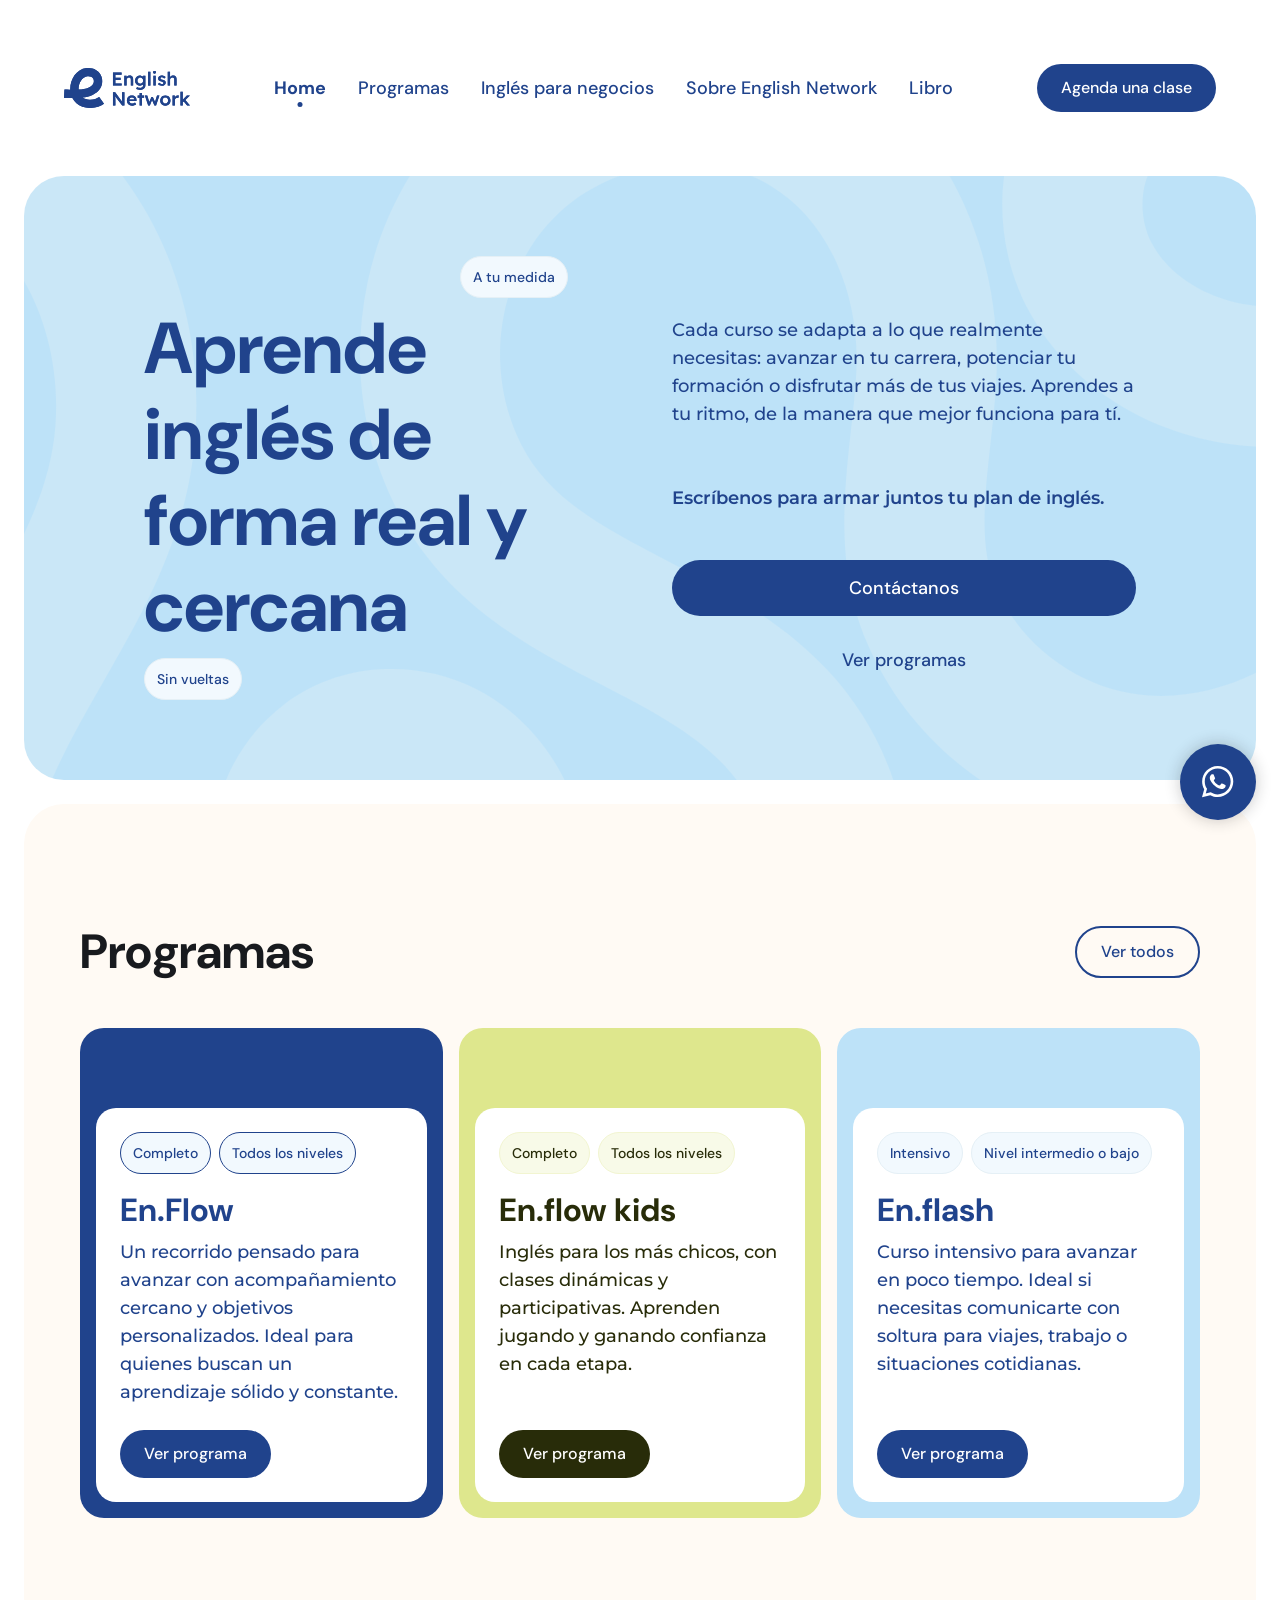
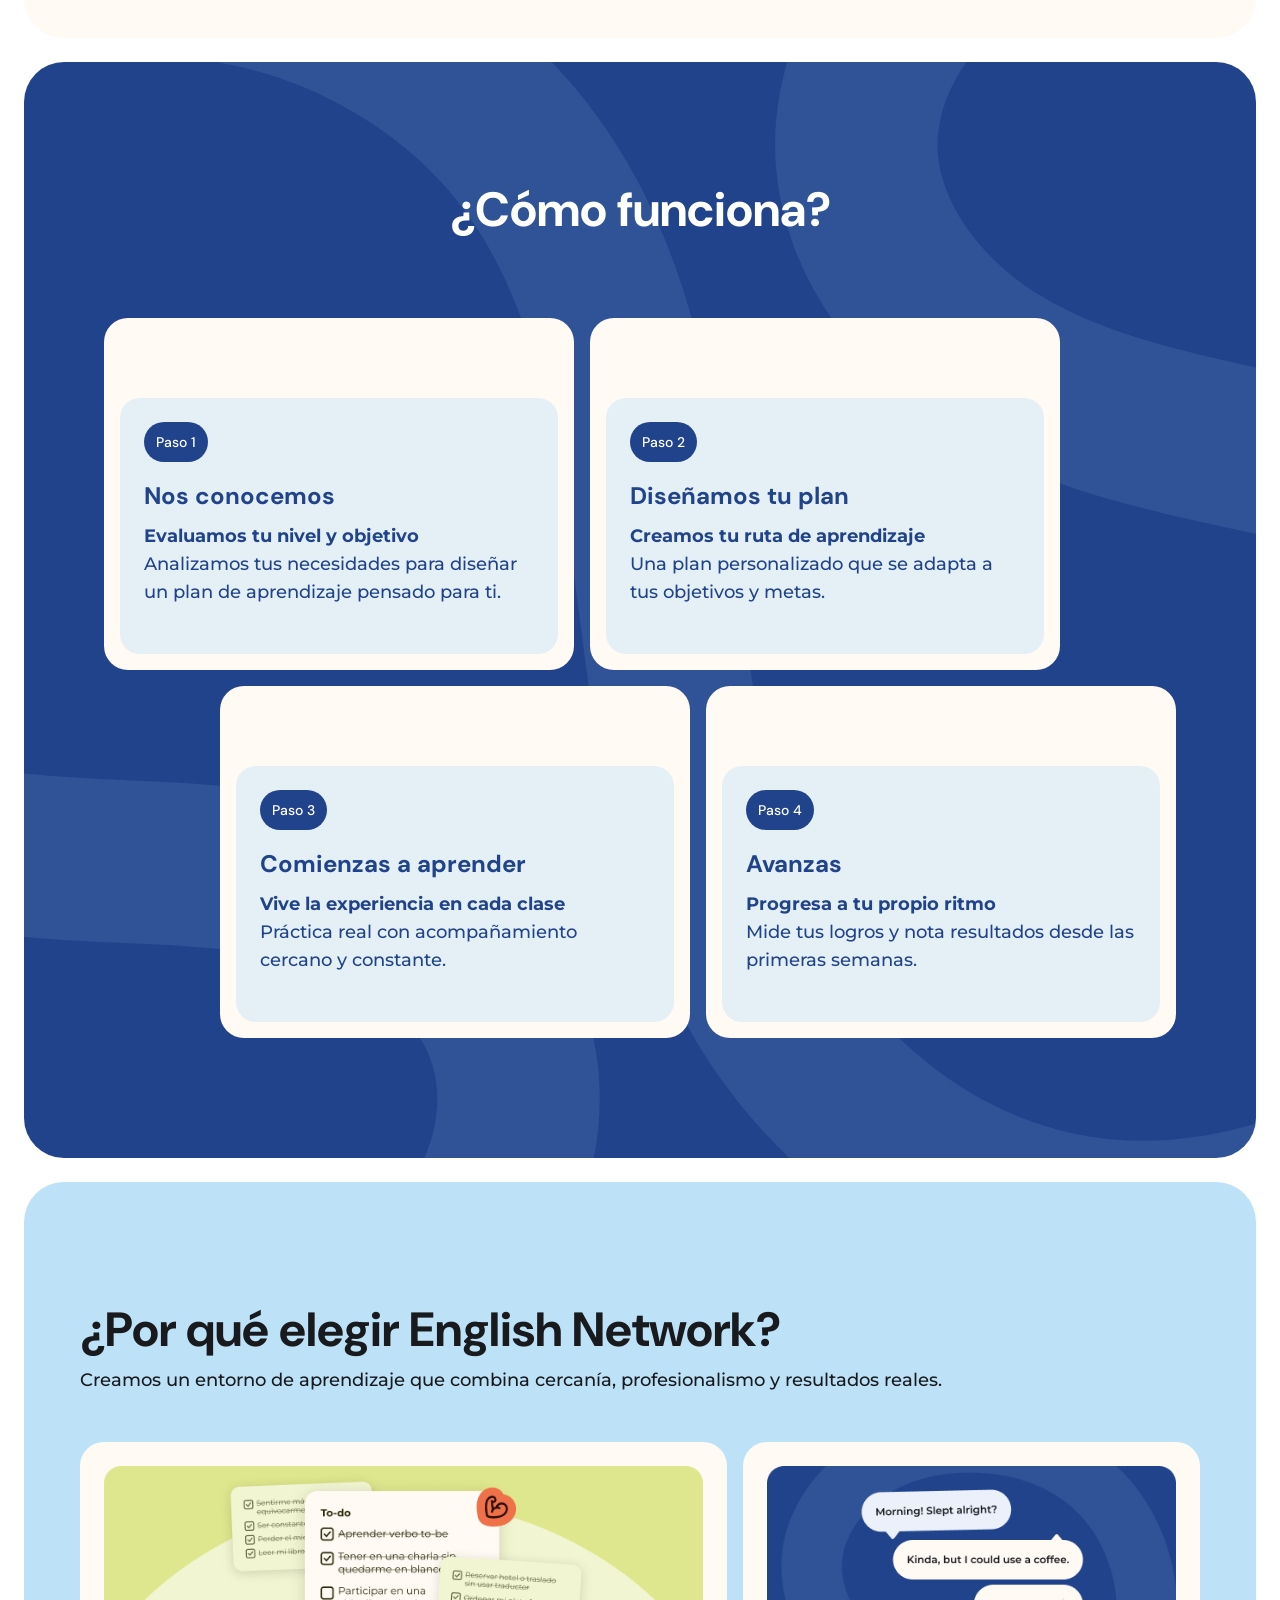
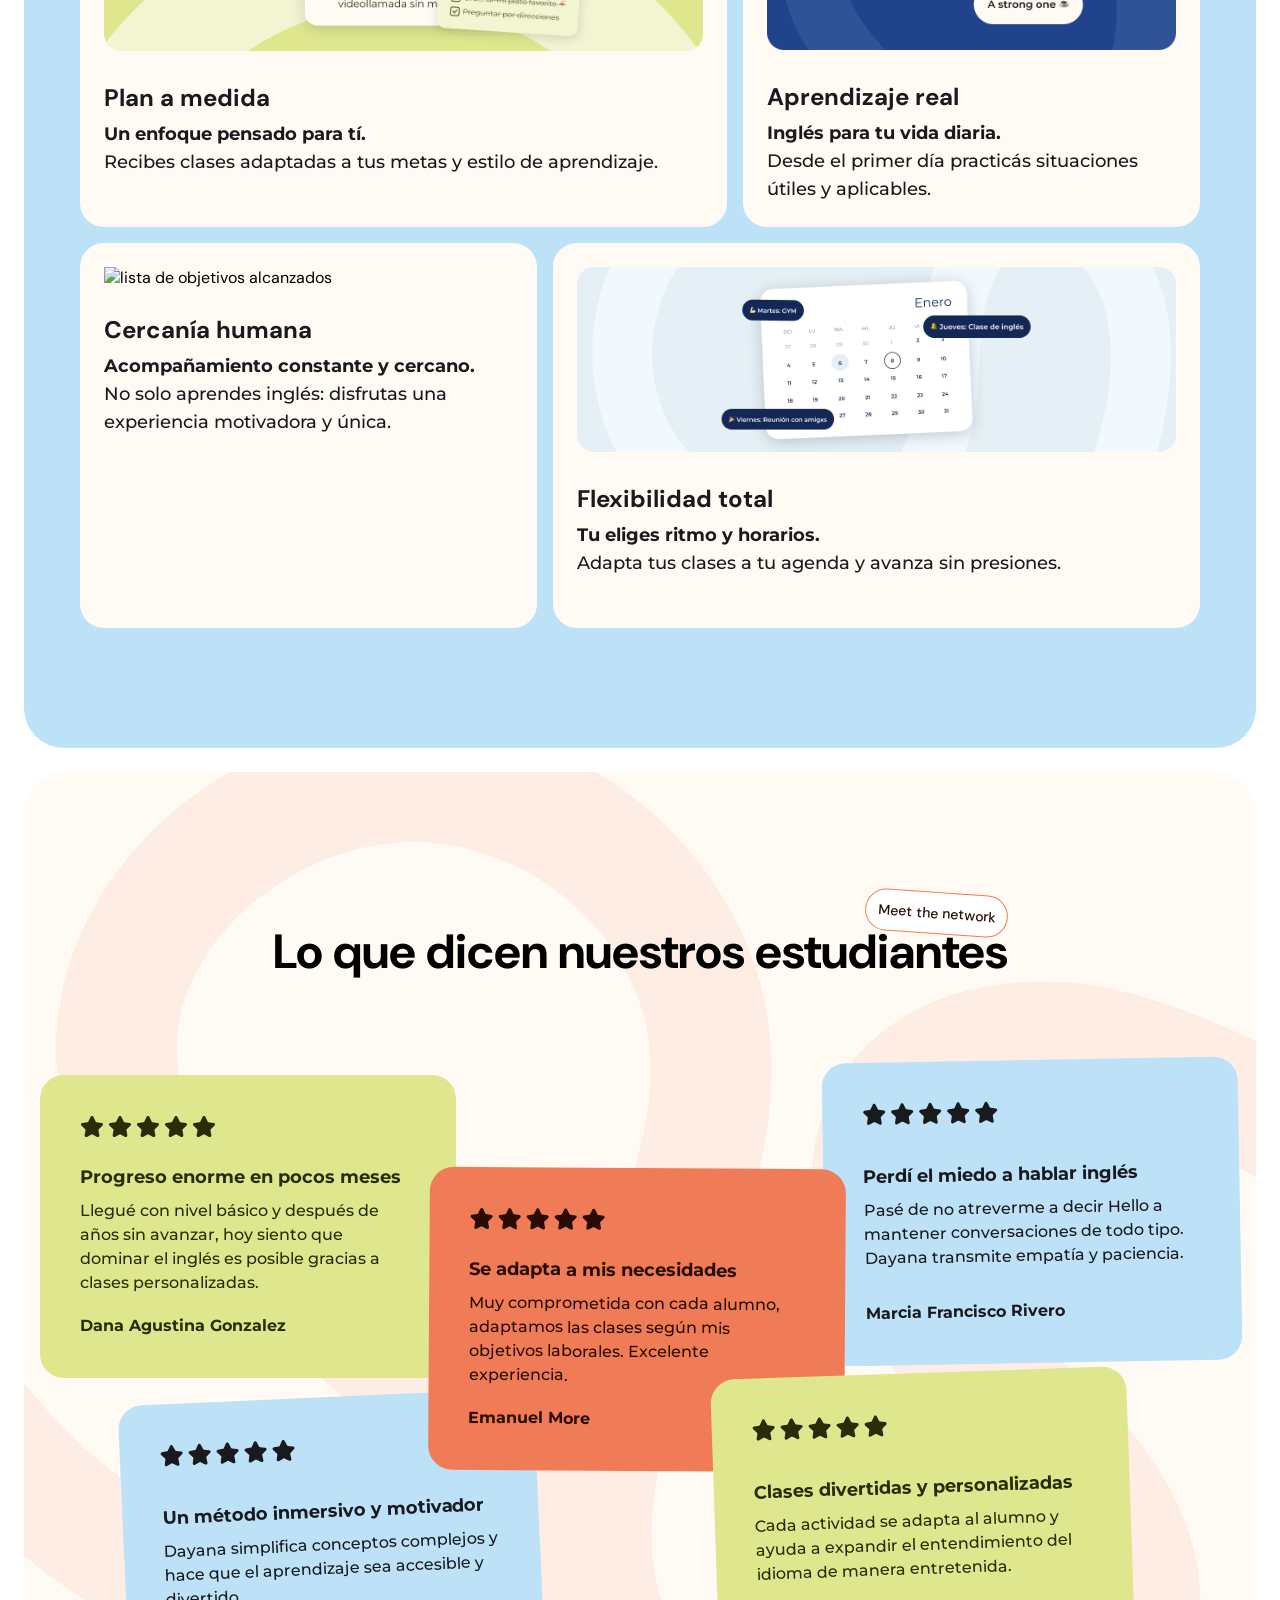
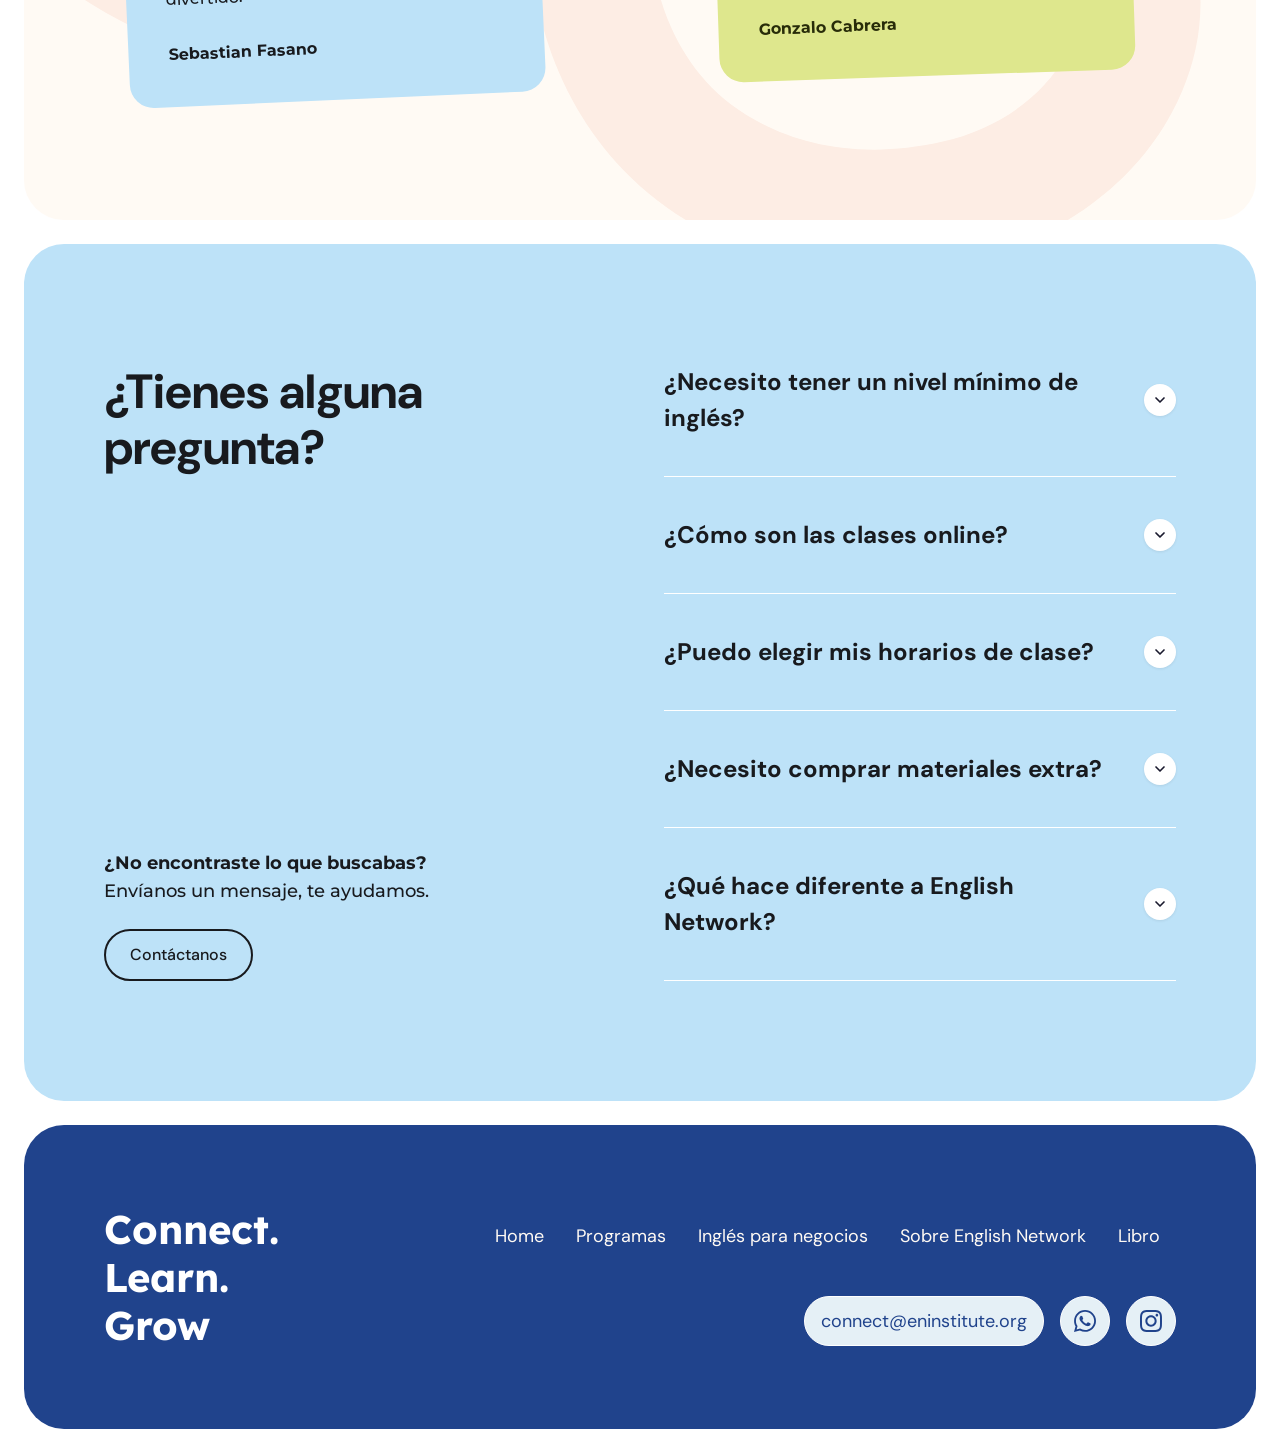
==== commit dd996622: "routes and links added" ====
--- a/index.html
+++ b/index.html
@@ -61,7 +61,7 @@
             <li><a href="./pages/libro.html">Libro</a></li>
             </ul>
 
-            <a class="btn-cta">Agenda una clase</a>
+            <a class="btn-cta" target="_blank" href="https://wa.me/message/OKMXKGQ4HLXNL1">Agenda una clase</a>
 
             <button class="hamburger" id="hamburger" aria-label="Abrir menú">
             <span></span><span></span><span></span>
@@ -78,7 +78,7 @@
             <li><a href="./pages/libro.html" onclick="closeMobileMenu()">Libro</a></li>
             </ul>
 
-            <button class="btn-cta-mobile" onclick="closeMobileMenu()">Agenda una clase</button>
+            <button class="btn-cta-mobile" onclick="closeMobileMenu()"><a target="_blank" href="https://wa.me/message/OKMXKGQ4HLXNL1">Agenda una clase</a></button>
         </div>
     </header>
 
@@ -94,7 +94,7 @@
                 <article class="aprende-ingles-description">
                     <p>Cada curso se adapta a lo que realmente necesitas: avanzar en tu carrera, potenciar tu formación o disfrutar más de tus viajes. Aprendes a tu ritmo, de la manera que mejor funciona para tí. <br class="br-extra"><br><br> <span>Escríbenos para armar juntos tu plan de inglés.</span></p>
                     <div class="description-buttons-container">
-                        <a class="description-button" href="#">Contáctanos</a>
+                        <a class="description-button" target="_blank" href="https://wa.me/message/OKMXKGQ4HLXNL1">Contáctanos</a>
                         <a class="programs-button" href="./pages/programas.html">Ver programas</a>
                     </div>
                 </article>
@@ -120,7 +120,7 @@
                                     <h4 class="h4-programas">En.Flow</h4>
                                     <p>Un recorrido pensado para avanzar con acompañamiento cercano y objetivos personalizados. Ideal para quienes buscan un aprendizaje sólido y constante.</p>
                                 </div>
-                                <a class="programa-details" href="">Ver programa</a>
+                                <a class="programa-details" href="https://drive.google.com/file/d/18IJ2tukcEotkTmgEosNd8zS3az6IPWvB/view?usp=sharing" target="_blank">Ver programa</a>
                             </div>
                         </div>
                     </div>
@@ -135,7 +135,7 @@
                                     <h4 class="h4-programas">En.flow kids</h4>
                                     <p>Inglés para los más chicos, con clases dinámicas y participativas. Aprenden jugando y ganando confianza en cada etapa.</p>
                                 </div>
-                                <a class="programa-details" href="">Ver programa</a>
+                                <a class="programa-details" href="https://drive.google.com/file/d/1UlQsLhnfpM3t5hLHEGmRAKZVm6L7ToP4/view?usp=sharing" target="_blank">Ver programa</a>
                             </div>
                         </div>
                     </div>
@@ -150,7 +150,7 @@
                                     <h4 class="h4-programas">En.flash</h4>
                                     <p>Curso intensivo para avanzar en poco tiempo. Ideal si necesitas comunicarte con soltura para viajes, trabajo o situaciones cotidianas.</p>
                                 </div>
-                                <a class="programa-details" href="">Ver programa</a>
+                                <a class="programa-details" href="https://drive.google.com/file/d/1Jp_cAmJ4RfsgQNKFofOHKOd5h5v4WAIM/view?usp=sharing" target="_blank">Ver programa</a>
                             </div>
                         </div>
                     </div>
@@ -169,7 +169,7 @@
                                         <h4 class="h4-programas">En.Flow</h4>
                                         <p>Un recorrido pensado para avanzar con acompañamiento cercano y objetivos personalizados. Ideal para quienes buscan un aprendizaje sólido y constante.</p>
                                     </div>
-                                    <a class="programa-details" href="">Ver programa</a>
+                                    <a class="programa-details" href="https://drive.google.com/file/d/18IJ2tukcEotkTmgEosNd8zS3az6IPWvB/view?usp=sharing" target="_blank">Ver programa</a>
                                 </div>
                             </div>
                         </div>
@@ -184,7 +184,7 @@
                                         <h4 class="h4-programas">En.flow kids</h4>
                                         <p>Inglés para los más chicos, con clases dinámicas y participativas. Aprenden jugando y ganando confianza en cada etapa.</p>
                                     </div>
-                                    <a class="programa-details" href="">Ver programa</a>
+                                    <a class="programa-details" href="https://drive.google.com/file/d/1UlQsLhnfpM3t5hLHEGmRAKZVm6L7ToP4/view?usp=sharing" target="_blank">Ver programa</a>
                                 </div>
                             </div>
                         </div>
@@ -199,7 +199,7 @@
                                         <h4 class="h4-programas">En.flash</h4>
                                         <p>Curso intensivo para avanzar en poco tiempo. Ideal si necesitas comunicarte con soltura para viajes, trabajo o situaciones cotidianas.</p>
                                     </div>
-                                    <a class="programa-details" href="">Ver programa</a>
+                                    <a class="programa-details" href="https://drive.google.com/file/d/1Jp_cAmJ4RfsgQNKFofOHKOd5h5v4WAIM/view?usp=sharing" target="_blank">Ver programa</a>
                                 </div>
                             </div>
                         </div>
@@ -335,8 +335,10 @@
                                 <path d="M12.2116 1.01465C12.422 1.0441 12.6246 1.11762 12.8063 1.23047C12.9881 1.34334 13.1437 1.49247 13.2634 1.66797L13.3708 1.85156L15.6813 6.53125C15.7618 6.69388 15.8803 6.83464 16.027 6.94141C16.174 7.04827 16.3453 7.11814 16.5251 7.14453L21.6901 7.90039C21.9019 7.93112 22.103 8.00616 22.2829 8.11914L22.4557 8.24414L22.6081 8.39258C22.7029 8.49818 22.7822 8.6166 22.8444 8.74414L22.9245 8.94141L22.9763 9.14844C23.0132 9.35758 23.006 9.57352 22.9548 9.78125C22.8864 10.0582 22.742 10.3106 22.5378 10.5098L22.5368 10.5107L18.8014 14.1484C18.6713 14.2753 18.5736 14.4317 18.5173 14.6045C18.4611 14.7772 18.4478 14.9615 18.4782 15.1406L19.3591 20.2764L19.3815 20.4893C19.3889 20.7025 19.3517 20.9159 19.2712 21.1152C19.1638 21.3811 18.9836 21.6118 18.7516 21.7803C18.5197 21.9487 18.2447 22.0484 17.9587 22.0684C17.6726 22.0882 17.3866 22.0273 17.1335 21.8926L12.5202 19.4668C12.3595 19.3825 12.1802 19.3389 11.9987 19.3389C11.8175 19.3389 11.6388 19.3827 11.4782 19.4668L6.862 21.8926L6.86297 21.8936C6.61 22.0274 6.32425 22.0877 6.03876 22.0674C5.75336 22.047 5.47917 21.9475 5.24774 21.7793C5.01625 21.6109 4.83652 21.3806 4.72919 21.1152C4.64866 20.916 4.61155 20.7024 4.61883 20.4893L4.64032 20.2773L5.52118 15.1416C5.55185 14.9624 5.53828 14.7784 5.48211 14.6055C5.43993 14.4758 5.37471 14.3547 5.28973 14.249L5.19794 14.1484L1.46161 10.5117L1.46258 10.5107C1.25802 10.3121 1.11271 10.0609 1.04364 9.78418C0.974297 9.50618 0.983548 9.21394 1.07196 8.94141L1.15204 8.74316C1.24555 8.55134 1.37904 8.38047 1.54364 8.24219C1.76295 8.058 2.02961 7.93859 2.31317 7.89844L7.4743 7.14453L7.60711 7.11621C7.73803 7.08062 7.86198 7.02158 7.97235 6.94141C8.11926 6.83463 8.23855 6.69406 8.31903 6.53125L10.6276 1.85254L10.6286 1.85156C10.755 1.5962 10.9501 1.38085 11.1921 1.23047C11.4343 1.0801 11.7146 1 11.9997 1L12.2116 1.01465Z" fill="#282C09"/>
                             </svg>
                         </div>
-                        <h5>Progreso enorme en pocos meses</h5>
-                        <p class="p-alt">Llegué con nivel básico y después de años sin avanzar, hoy siento que dominar el inglés es posible gracias a clases personalizadas.</p>
+                        <div>
+                            <h5>Progreso enorme en pocos meses</h5>
+                            <p class="p-alt">Llegué con nivel básico y después de años sin avanzar, hoy siento que dominar el inglés es posible gracias a clases personalizadas.</p>
+                        </div>
                         <h5 class="h5-persona">Dana Agustina Gonzalez</h5>
                     </div>
                     <div class="opiniones-card opiniones-card-2">
@@ -357,8 +359,10 @@
                                 <path d="M12.2116 1.01465C12.422 1.0441 12.6246 1.11762 12.8063 1.23047C12.9881 1.34334 13.1437 1.49247 13.2634 1.66797L13.3708 1.85156L15.6813 6.53125C15.7618 6.69388 15.8803 6.83464 16.027 6.94141C16.174 7.04827 16.3453 7.11814 16.5251 7.14453L21.6901 7.90039C21.9019 7.93112 22.103 8.00616 22.2829 8.11914L22.4557 8.24414L22.6081 8.39258C22.7029 8.49818 22.7822 8.6166 22.8444 8.74414L22.9245 8.94141L22.9763 9.14844C23.0132 9.35758 23.006 9.57352 22.9548 9.78125C22.8864 10.0582 22.742 10.3106 22.5378 10.5098L22.5368 10.5107L18.8014 14.1484C18.6713 14.2753 18.5736 14.4317 18.5173 14.6045C18.4611 14.7772 18.4478 14.9615 18.4782 15.1406L19.3591 20.2764L19.3815 20.4893C19.3889 20.7025 19.3517 20.9159 19.2712 21.1152C19.1638 21.3811 18.9836 21.6118 18.7516 21.7803C18.5197 21.9487 18.2447 22.0484 17.9587 22.0684C17.6726 22.0882 17.3866 22.0273 17.1335 21.8926L12.5202 19.4668C12.3595 19.3825 12.1802 19.3389 11.9987 19.3389C11.8175 19.3389 11.6388 19.3827 11.4782 19.4668L6.862 21.8926L6.86297 21.8936C6.61 22.0274 6.32425 22.0877 6.03876 22.0674C5.75336 22.047 5.47917 21.9475 5.24774 21.7793C5.01625 21.6109 4.83652 21.3806 4.72919 21.1152C4.64866 20.916 4.61155 20.7024 4.61883 20.4893L4.64032 20.2773L5.52118 15.1416C5.55185 14.9624 5.53828 14.7784 5.48211 14.6055C5.43993 14.4758 5.37471 14.3547 5.28973 14.249L5.19794 14.1484L1.46161 10.5117L1.46258 10.5107C1.25802 10.3121 1.11271 10.0609 1.04364 9.78418C0.974297 9.50618 0.983548 9.21394 1.07196 8.94141L1.15204 8.74316C1.24555 8.55134 1.37904 8.38047 1.54364 8.24219C1.76295 8.058 2.02961 7.93859 2.31317 7.89844L7.4743 7.14453L7.60711 7.11621C7.73803 7.08062 7.86198 7.02158 7.97235 6.94141C8.11926 6.83463 8.23855 6.69406 8.31903 6.53125L10.6276 1.85254L10.6286 1.85156C10.755 1.5962 10.9501 1.38085 11.1921 1.23047C11.4343 1.0801 11.7146 1 11.9997 1L12.2116 1.01465Z" fill="#290D04"/>
                             </svg>
                         </div>
-                        <h5>Se adapta a mis necesidades</h5>
-                        <p class="p-alt">Muy comprometida con cada alumno, adaptamos las clases según mis objetivos laborales. Excelente experiencia.</p>
+                        <div>
+                            <h5>Se adapta a mis necesidades</h5>
+                            <p class="p-alt">Muy comprometida con cada alumno, adaptamos las clases según mis objetivos laborales. Excelente experiencia.</p>
+                        </div>
                         <h5 class="h5-persona">Emanuel More</h5>
                     </div>
                     <div class="opiniones-card opiniones-card-3">
@@ -379,8 +383,10 @@
                                 <path d="M12.2116 1.01465C12.422 1.0441 12.6246 1.11762 12.8063 1.23047C12.9881 1.34334 13.1437 1.49247 13.2634 1.66797L13.3708 1.85156L15.6813 6.53125C15.7618 6.69388 15.8803 6.83464 16.027 6.94141C16.174 7.04827 16.3453 7.11814 16.5251 7.14453L21.6901 7.90039C21.9019 7.93112 22.103 8.00616 22.2829 8.11914L22.4557 8.24414L22.6081 8.39258C22.7029 8.49818 22.7822 8.6166 22.8444 8.74414L22.9245 8.94141L22.9763 9.14844C23.0132 9.35758 23.006 9.57352 22.9548 9.78125C22.8864 10.0582 22.742 10.3106 22.5378 10.5098L22.5368 10.5107L18.8014 14.1484C18.6713 14.2753 18.5736 14.4317 18.5173 14.6045C18.4611 14.7772 18.4478 14.9615 18.4782 15.1406L19.3591 20.2764L19.3815 20.4893C19.3889 20.7025 19.3517 20.9159 19.2712 21.1152C19.1638 21.3811 18.9836 21.6118 18.7516 21.7803C18.5197 21.9487 18.2447 22.0484 17.9587 22.0684C17.6726 22.0882 17.3866 22.0273 17.1335 21.8926L12.5202 19.4668C12.3595 19.3825 12.1802 19.3389 11.9987 19.3389C11.8175 19.3389 11.6388 19.3827 11.4782 19.4668L6.862 21.8926L6.86297 21.8936C6.61 22.0274 6.32425 22.0877 6.03876 22.0674C5.75336 22.047 5.47917 21.9475 5.24774 21.7793C5.01625 21.6109 4.83652 21.3806 4.72919 21.1152C4.64866 20.916 4.61155 20.7024 4.61883 20.4893L4.64032 20.2773L5.52118 15.1416C5.55185 14.9624 5.53828 14.7784 5.48211 14.6055C5.43993 14.4758 5.37471 14.3547 5.28973 14.249L5.19794 14.1484L1.46161 10.5117L1.46258 10.5107C1.25802 10.3121 1.11271 10.0609 1.04364 9.78418C0.974297 9.50618 0.983548 9.21394 1.07196 8.94141L1.15204 8.74316C1.24555 8.55134 1.37904 8.38047 1.54364 8.24219C1.76295 8.058 2.02961 7.93859 2.31317 7.89844L7.4743 7.14453L7.60711 7.11621C7.73803 7.08062 7.86198 7.02158 7.97235 6.94141C8.11926 6.83463 8.23855 6.69406 8.31903 6.53125L10.6276 1.85254L10.6286 1.85156C10.755 1.5962 10.9501 1.38085 11.1921 1.23047C11.4343 1.0801 11.7146 1 11.9997 1L12.2116 1.01465Z" fill="#181A1E"/>
                             </svg>
                         </div>
-                        <h5>Perdí el miedo a hablar inglés</h5>
-                        <p class="p-alt">Pasé de no atreverme a decir Hello a mantener conversaciones de todo tipo. Dayana transmite empatía y paciencia.</p>
+                        <div>
+                            <h5>Perdí el miedo a hablar inglés</h5>
+                            <p class="p-alt">Pasé de no atreverme a decir Hello a mantener conversaciones de todo tipo. Dayana transmite empatía y paciencia.</p>
+                        </div>
                         <h5 class="h5-persona">Marcia Francisco Rivero</h5>
                     </div>
                     <div class="opiniones-card opiniones-card-4">
@@ -401,8 +407,10 @@
                                 <path d="M12.2116 1.01465C12.422 1.0441 12.6246 1.11762 12.8063 1.23047C12.9881 1.34334 13.1437 1.49247 13.2634 1.66797L13.3708 1.85156L15.6813 6.53125C15.7618 6.69388 15.8803 6.83464 16.027 6.94141C16.174 7.04827 16.3453 7.11814 16.5251 7.14453L21.6901 7.90039C21.9019 7.93112 22.103 8.00616 22.2829 8.11914L22.4557 8.24414L22.6081 8.39258C22.7029 8.49818 22.7822 8.6166 22.8444 8.74414L22.9245 8.94141L22.9763 9.14844C23.0132 9.35758 23.006 9.57352 22.9548 9.78125C22.8864 10.0582 22.742 10.3106 22.5378 10.5098L22.5368 10.5107L18.8014 14.1484C18.6713 14.2753 18.5736 14.4317 18.5173 14.6045C18.4611 14.7772 18.4478 14.9615 18.4782 15.1406L19.3591 20.2764L19.3815 20.4893C19.3889 20.7025 19.3517 20.9159 19.2712 21.1152C19.1638 21.3811 18.9836 21.6118 18.7516 21.7803C18.5197 21.9487 18.2447 22.0484 17.9587 22.0684C17.6726 22.0882 17.3866 22.0273 17.1335 21.8926L12.5202 19.4668C12.3595 19.3825 12.1802 19.3389 11.9987 19.3389C11.8175 19.3389 11.6388 19.3827 11.4782 19.4668L6.862 21.8926L6.86297 21.8936C6.61 22.0274 6.32425 22.0877 6.03876 22.0674C5.75336 22.047 5.47917 21.9475 5.24774 21.7793C5.01625 21.6109 4.83652 21.3806 4.72919 21.1152C4.64866 20.916 4.61155 20.7024 4.61883 20.4893L4.64032 20.2773L5.52118 15.1416C5.55185 14.9624 5.53828 14.7784 5.48211 14.6055C5.43993 14.4758 5.37471 14.3547 5.28973 14.249L5.19794 14.1484L1.46161 10.5117L1.46258 10.5107C1.25802 10.3121 1.11271 10.0609 1.04364 9.78418C0.974297 9.50618 0.983548 9.21394 1.07196 8.94141L1.15204 8.74316C1.24555 8.55134 1.37904 8.38047 1.54364 8.24219C1.76295 8.058 2.02961 7.93859 2.31317 7.89844L7.4743 7.14453L7.60711 7.11621C7.73803 7.08062 7.86198 7.02158 7.97235 6.94141C8.11926 6.83463 8.23855 6.69406 8.31903 6.53125L10.6276 1.85254L10.6286 1.85156C10.755 1.5962 10.9501 1.38085 11.1921 1.23047C11.4343 1.0801 11.7146 1 11.9997 1L12.2116 1.01465Z" fill="#181A1E"/>
                             </svg>
                         </div>
-                        <h5>Un método inmersivo y motivador</h5>
-                        <p class="p-alt">Dayana simplifica conceptos complejos y hace que el aprendizaje sea accesible y divertido. </p>
+                        <div>
+                            <h5>Un método inmersivo y motivador</h5>
+                            <p class="p-alt">Dayana simplifica conceptos complejos y hace que el aprendizaje sea accesible y divertido. </p>
+                        </div>
                         <h5 class="h5-persona">Sebastian Fasano</h5>
                     </div>
                     <div class="opiniones-card opiniones-card-5">
@@ -423,8 +431,10 @@
                                 <path d="M12.2116 1.01465C12.422 1.0441 12.6246 1.11762 12.8063 1.23047C12.9881 1.34334 13.1437 1.49247 13.2634 1.66797L13.3708 1.85156L15.6813 6.53125C15.7618 6.69388 15.8803 6.83464 16.027 6.94141C16.174 7.04827 16.3453 7.11814 16.5251 7.14453L21.6901 7.90039C21.9019 7.93112 22.103 8.00616 22.2829 8.11914L22.4557 8.24414L22.6081 8.39258C22.7029 8.49818 22.7822 8.6166 22.8444 8.74414L22.9245 8.94141L22.9763 9.14844C23.0132 9.35758 23.006 9.57352 22.9548 9.78125C22.8864 10.0582 22.742 10.3106 22.5378 10.5098L22.5368 10.5107L18.8014 14.1484C18.6713 14.2753 18.5736 14.4317 18.5173 14.6045C18.4611 14.7772 18.4478 14.9615 18.4782 15.1406L19.3591 20.2764L19.3815 20.4893C19.3889 20.7025 19.3517 20.9159 19.2712 21.1152C19.1638 21.3811 18.9836 21.6118 18.7516 21.7803C18.5197 21.9487 18.2447 22.0484 17.9587 22.0684C17.6726 22.0882 17.3866 22.0273 17.1335 21.8926L12.5202 19.4668C12.3595 19.3825 12.1802 19.3389 11.9987 19.3389C11.8175 19.3389 11.6388 19.3827 11.4782 19.4668L6.862 21.8926L6.86297 21.8936C6.61 22.0274 6.32425 22.0877 6.03876 22.0674C5.75336 22.047 5.47917 21.9475 5.24774 21.7793C5.01625 21.6109 4.83652 21.3806 4.72919 21.1152C4.64866 20.916 4.61155 20.7024 4.61883 20.4893L4.64032 20.2773L5.52118 15.1416C5.55185 14.9624 5.53828 14.7784 5.48211 14.6055C5.43993 14.4758 5.37471 14.3547 5.28973 14.249L5.19794 14.1484L1.46161 10.5117L1.46258 10.5107C1.25802 10.3121 1.11271 10.0609 1.04364 9.78418C0.974297 9.50618 0.983548 9.21394 1.07196 8.94141L1.15204 8.74316C1.24555 8.55134 1.37904 8.38047 1.54364 8.24219C1.76295 8.058 2.02961 7.93859 2.31317 7.89844L7.4743 7.14453L7.60711 7.11621C7.73803 7.08062 7.86198 7.02158 7.97235 6.94141C8.11926 6.83463 8.23855 6.69406 8.31903 6.53125L10.6276 1.85254L10.6286 1.85156C10.755 1.5962 10.9501 1.38085 11.1921 1.23047C11.4343 1.0801 11.7146 1 11.9997 1L12.2116 1.01465Z" fill="#282C09"/>
                             </svg>
                         </div>
-                        <h5>Clases divertidas y personalizadas</h5>
-                        <p class="p-alt">Cada actividad se adapta al alumno y ayuda a expandir el entendimiento del idioma de manera entretenida.</p>
+                        <div>
+                            <h5>Clases divertidas y personalizadas</h5>
+                            <p class="p-alt">Cada actividad se adapta al alumno y ayuda a expandir el entendimiento del idioma de manera entretenida.</p>
+                        </div>
                         <h5 class="h5-persona">Gonzalo Cabrera</h5>
                     </div>
                 </div>
@@ -562,7 +572,7 @@
                             </div>
                         </div>
                         <div class="accordion-body">
-                            <p class="accordion-content">No, no necesitas ningún nivel previo. Tenemos programas para todos los niveles, desde principiantes hasta avanzados.</p>
+                            <p class="accordion-content">No, todos los niveles son bienvenidos. <br> Cada curso se adapta a tu nivel y objetivos, desde principiantes hasta avanzados.</p>
                         </div>
                     </div>
         
@@ -576,7 +586,7 @@
                             </div>
                         </div>
                         <div class="accordion-body">
-                            <p class="accordion-content">Las clases son en vivo con profesores nativos a través de videollamada. Son interactivas, dinámicas y personalizadas para tu ritmo de aprendizaje.</p>
+                            <p class="accordion-content">Prácticas, personalizadas y dinámicas. <br> Aprendes en vivo, con actividades reales y la opción de clases individuales o en pareja (según el programa).</p>
                         </div>
                     </div>
         
@@ -590,7 +600,7 @@
                             </div>
                         </div>
                         <div class="accordion-body">
-                            <p class="accordion-content">Sí, tienes total flexibilidad para elegir los horarios que mejor se adapten a tu agenda. Ofrecemos clases mañana, tarde y noche.</p>
+                            <p class="accordion-content">Sí, con total flexibilidad. <br> Tú decides los días y horarios que mejor se adapten a tu rutina.</p>
                         </div>
                     </div>
         
@@ -604,7 +614,7 @@
                             </div>
                         </div>
                         <div class="accordion-body">
-                            <p class="accordion-content">No, todos los materiales están incluidos en la tarifa mensual. No necesitas comprar libros ni recursos adicionales.</p>
+                            <p class="accordion-content">No, todo está incluido. <br> Recibes todos los recursos digitales y material complementario según el programa que elijas.</p>
                         </div>
                     </div>
         
@@ -618,13 +628,13 @@
                             </div>
                         </div>
                         <div class="accordion-body">
-                            <p class="accordion-content">Combinamos tecnología avanzada con profesores nativos certificados, ofreciendo una experiencia de aprendizaje única, personalizada y efectiva.</p>
+                            <p class="accordion-content">Cercanía y personalización. <br> Cada plan se diseña a tu medida, con seguimiento continuo y recursos digitales incluidos.</p>
                         </div>
                     </div>
                 </div>
                 <div class="faq-contact-container">
                     <p><span>¿No encontraste lo que buscabas?</span><br>Envíanos un mensaje, te ayudamos.</p>
-                    <a class="dudas-contact-button" href="">Contáctanos</a>
+                    <a class="dudas-contact-button" target="_blank" href="https://wa.me/message/OKMXKGQ4HLXNL1">Contáctanos</a>
                 </div>
             </article>
         </section>
@@ -643,18 +653,22 @@
                     <li><a href="./pages/libro.html">Libro</a></li>
                 </ul>
                 <ul class="contact-container">
-                    <li><a class="contact-mail" href="">@englishnetwork.com</a></li>
-                    <li><a class="contact-RRSS" href=""><svg  viewBox="0 0 24 24" fill="none" xmlns="http://www.w3.org/2000/svg">
+                    <li><a class="contact-mail" target="_blank" href="mailto:connect@eninstitute.org">connect@eninstitute.org</a></li>
+                    <li><a class="contact-RRSS" target="_blank" href="https://wa.me/message/OKMXKGQ4HLXNL1"><svg  viewBox="0 0 24 24" fill="none" xmlns="http://www.w3.org/2000/svg">
                                 <path d="M1 23L2.5538 17.3506C1.59499 15.6969 1.09118 13.8223 1.0921 11.9001C1.09487 5.89042 6.00862 1 12.0461 1C14.9759 1.00092 17.7261 2.13667 19.7948 4.19733C21.8625 6.258 23.0009 8.997 23 11.9102C22.9972 17.9208 18.0835 22.8112 12.0461 22.8112C10.2132 22.8103 8.40702 22.3528 6.80717 21.4838L1 23ZM7.07611 19.5103C8.61978 20.4223 10.0934 20.9687 12.0424 20.9696C17.0602 20.9696 21.1478 16.9051 21.1505 11.9083C21.1524 6.9015 17.0841 2.8425 12.0497 2.84067C7.02822 2.84067 2.9434 6.90517 2.94156 11.901C2.94063 13.9406 3.54115 15.4677 4.54969 17.0655L3.62957 20.4095L7.07611 19.5103ZM17.564 14.5016C17.4959 14.3879 17.3135 14.3201 17.039 14.1835C16.7655 14.0469 15.4198 13.3878 15.1684 13.2971C14.9179 13.2063 14.7355 13.1605 14.5522 13.4337C14.3698 13.7059 13.8448 14.3201 13.6855 14.5016C13.5262 14.6831 13.3659 14.706 13.0924 14.5694C12.8188 14.4328 11.9364 14.1459 10.8911 13.2173C10.0778 12.495 9.52792 11.6031 9.36858 11.3299C9.20924 11.0577 9.352 10.9101 9.48832 10.7744C9.61174 10.6525 9.76187 10.4563 9.8991 10.2968C10.0382 10.1392 10.0833 10.0255 10.1754 9.84308C10.2666 9.66158 10.2215 9.50208 10.1524 9.3655C10.0833 9.22983 9.53621 7.88875 9.30872 7.34333C9.08582 6.81258 8.86017 6.88408 8.69254 6.87583L8.16755 6.86667C7.98518 6.86667 7.6886 6.9345 7.43808 7.20767C7.18756 7.48083 6.4802 8.139 6.4802 9.48008C6.4802 10.8212 7.46111 12.1164 7.59742 12.2979C7.73466 12.4794 9.527 15.2313 12.2726 16.411C12.9256 16.6915 13.4359 16.8593 13.8329 16.9848C14.4887 17.192 15.0855 17.1627 15.5571 17.093C16.083 17.0151 17.1763 16.4339 17.4047 15.7978C17.6331 15.1607 17.6331 14.6153 17.564 14.5016Z" fill="#20438C"/></svg></a>
                     </li>
-                    <li><a class="contact-RRSS" href=""><svg  viewBox="0 0 24 24" fill="none" xmlns="http://www.w3.org/2000/svg">
+                    <li><a class="contact-RRSS" target="_blank" href="https://www.instagram.com/en.institute?igsh=ZWh2aHBsMG80d3F1"><svg  viewBox="0 0 24 24" fill="none" xmlns="http://www.w3.org/2000/svg">
                                 <path d="M12.0029 1C14.9899 1 15.3644 1.01249 16.542 1.06836C17.7109 1.11995 18.5104 1.30934 19.2109 1.58008C19.9327 1.85937 20.5471 2.23764 21.1572 2.84766C21.7718 3.45794 22.1462 4.07309 22.417 4.80371C22.6877 5.49989 22.8762 6.30381 22.9277 7.47266C22.9793 8.64577 22.9932 9.02009 22.9932 12.0068C22.9932 14.9935 22.9793 15.3678 22.9277 16.541C22.8761 17.7098 22.6877 18.5095 22.417 19.21C22.1377 19.9317 21.7594 20.5462 21.1494 21.1562C20.5392 21.7665 19.9241 22.1445 19.2021 22.4238C18.5059 22.6946 17.7022 22.884 16.5332 22.9355C15.3599 22.9871 14.986 23 11.999 23C9.0121 23 8.63813 22.9871 7.46484 22.9355C6.2959 22.884 5.49642 22.6946 4.7959 22.4238C4.07404 22.1445 3.45977 21.7664 2.84961 21.1562C2.23503 20.546 1.8608 19.9314 1.57715 19.2051C1.30641 18.5089 1.117 17.7051 1.06543 16.5361C1.01387 15.363 1.00098 14.9887 1.00098 12.002C1.00098 9.01533 1.01386 8.64137 1.06543 7.46387C1.117 6.29488 1.30639 5.49546 1.57715 4.79492C1.8608 4.07292 2.23504 3.45792 2.84961 2.84766C3.45975 2.23333 4.07463 1.85976 4.80078 1.57617C5.49685 1.30552 6.30019 1.11605 7.46875 1.06445C8.64198 1.01288 9.01637 1 12.0029 1ZM12.0029 2.98145C9.06373 2.98145 8.71553 2.99433 7.55957 3.0459C6.48943 3.09317 5.90438 3.27341 5.51758 3.42383C5.00635 3.62149 4.64158 3.85843 4.25488 4.24512C3.87238 4.62762 3.63129 4.99736 3.43359 5.50879C3.2832 5.89559 3.10292 6.47574 3.05566 7.5498C3.00409 8.70582 2.99121 9.05397 2.99121 11.9932C2.99121 14.9285 3.00409 15.2771 3.05566 16.4375C3.10292 17.5073 3.2832 18.0917 3.43359 18.4785C3.63129 18.9899 3.86809 19.3554 4.25488 19.7422C4.63728 20.1246 5.00635 20.3658 5.51758 20.5635C5.90438 20.7139 6.48513 20.8941 7.55957 20.9414C8.71553 20.993 9.06373 21.0059 12.0029 21.0059C14.9383 21.0059 15.2869 20.993 16.4473 20.9414C17.517 20.8941 18.1015 20.7139 18.4883 20.5635C18.9997 20.3658 19.3652 20.129 19.752 19.7422C20.1344 19.3597 20.3756 18.9899 20.5732 18.4785C20.7236 18.0917 20.9039 17.5115 20.9512 16.4375C21.0027 15.2814 21.0156 14.9328 21.0156 11.9932C21.0156 9.05827 21.0027 8.71011 20.9512 7.5498C20.9039 6.48008 20.7236 5.89559 20.5732 5.50879C20.3756 4.99738 20.1387 4.6319 19.752 4.24512C19.3695 3.86262 18.9997 3.62152 18.4883 3.42383C18.1015 3.27344 17.5213 3.09316 16.4473 3.0459C15.2912 2.99433 14.9426 2.98145 12.0029 2.98145ZM12.0029 6.35059C15.123 6.35059 17.6551 8.88192 17.6553 12.002C17.6553 15.1221 15.1231 17.6533 12.0029 17.6533C8.88295 17.6531 6.35156 15.122 6.35156 12.002C6.35172 8.88205 8.88305 6.35081 12.0029 6.35059ZM12.0029 8.33594C9.97897 8.33616 8.33707 9.97798 8.33691 12.002C8.33691 14.0261 9.97888 15.6677 12.0029 15.668C14.0272 15.668 15.6689 14.0262 15.6689 12.002C15.6688 9.97784 14.0271 8.33594 12.0029 8.33594ZM17.8779 4.80762C18.6042 4.80762 19.1981 5.40073 19.1982 6.12695C19.1982 6.85757 18.6042 7.44629 17.8779 7.44629C17.1475 7.44606 16.5586 6.85313 16.5586 6.12695C16.5587 5.39658 17.1519 4.80785 17.8779 4.80762Z" fill="#20438C"/></svg></a>
                         </li>
                 </ul>
             </article>
         </article>
     </footer>
-
+    <a class="wpp-button" target="_blank" href="https://wa.me/message/OKMXKGQ4HLXNL1">
+        <svg xmlns="http://www.w3.org/2000/svg" viewBox="0 0 30 30" fill="none">
+            <path d="M0 29.3333L2.07173 21.8008C0.793324 19.5959 0.121577 17.0964 0.122806 14.5334C0.12649 6.52056 6.67817 0 14.7281 0C18.6345 0.00122222 22.3015 1.51556 25.0597 4.26311C27.8167 7.01067 29.3346 10.6627 29.3333 14.5469C29.3296 22.561 22.778 29.0816 14.7281 29.0816C12.2842 29.0803 9.87602 28.4704 7.74289 27.3118L0 29.3333ZM8.10148 24.6803C10.1597 25.8964 12.1246 26.6249 14.7232 26.6261C21.4136 26.6261 26.8637 21.2068 26.8674 14.5444C26.8699 7.86867 21.4455 2.45667 14.733 2.45422C8.03762 2.45422 2.5912 7.87356 2.58874 14.5347C2.58751 17.2541 3.3882 19.2903 4.73293 21.4207L3.5061 25.8793L8.10148 24.6803ZM22.0853 18.0021C21.9945 17.8506 21.7513 17.7601 21.3854 17.578C21.0206 17.3959 19.2264 16.5171 18.8912 16.3961C18.5571 16.2751 18.314 16.214 18.0696 16.5782C17.8265 16.9412 17.1265 17.7601 16.914 18.0021C16.7016 18.2441 16.4879 18.2747 16.1231 18.0926C15.7584 17.9104 14.5819 17.5279 13.1881 16.2898C12.1037 15.3267 11.3706 14.1374 11.1581 13.7732C10.9457 13.4102 11.136 13.2134 11.3178 13.0326C11.4823 12.87 11.6825 12.6084 11.8655 12.3958C12.0509 12.1856 12.1111 12.034 12.2339 11.7908C12.3555 11.5488 12.2953 11.3361 12.2032 11.154C12.1111 10.9731 11.3816 9.185 11.0783 8.45778C10.7811 7.75011 10.4802 7.84544 10.2567 7.83444L9.55673 7.82222C9.31357 7.82222 8.91814 7.91267 8.58411 8.27689C8.25008 8.64111 7.30693 9.51867 7.30693 11.3068C7.30693 13.0949 8.61481 14.8219 8.79656 15.0639C8.97954 15.3059 11.3693 18.975 15.0302 20.548C15.9009 20.922 16.5812 21.1457 17.1105 21.3131C17.9849 21.5893 18.7807 21.5502 19.4094 21.4573C20.1106 21.3534 21.5683 20.5786 21.8729 19.7303C22.1775 18.8809 22.1775 18.1537 22.0853 18.0021Z" fill="white"/>
+        </svg>
+    </a>
     
 </body>
 </html>
--- a/styles/styles.css
+++ b/styles/styles.css
@@ -284,6 +284,11 @@
   cursor: pointer;
   border: none;
 }
+.btn-cta-mobile a {
+  color: #FFFFFF;
+  font-size: 16px;
+  font-weight: 500;
+}
 
 /* ─── RESPONSIVE ─── */
 @media (max-width: 1023px) {
@@ -359,6 +364,7 @@
 /* ── Ítems del acordeón ── */
 .accordion-item {
   border-bottom: 1px solid #ffffff;
+  width: 100%;
 }
 
 /* ── Cabecera clicable ── */
@@ -1059,9 +1065,11 @@
   position: absolute;
   padding: 40px;
   width: 336px;
+  height: 223px;
   border-radius: 24px;
   display: flex;
   flex-direction: column;
+  justify-content: space-between;
   align-items: flex-start;
   gap: 16px;
 }
@@ -2445,6 +2453,42 @@
     padding: 8px;
     height: 16px;
     width: 16px;
+  }
+}
+.wpp-button {
+  display: inline-flex;
+  justify-content: center;
+  align-items: center;
+  position: fixed;
+  right: 24px;
+  bottom: 80px;
+  z-index: 499;
+  width: 52px;
+  height: 52px;
+  padding: 12px;
+  border-radius: 999px;
+  background-color: #20438C;
+  box-shadow: 0 0 16px 0 rgba(24, 26, 30, 0.24);
+}
+.wpp-button svg {
+  width: 32px;
+  height: 32px;
+}
+
+@media (max-width: 1024px) {
+  .wpp-button {
+    bottom: 40px;
+  }
+}
+@media (max-width: 743px) {
+  .wpp-button {
+    width: 40px;
+    height: 40px;
+    padding: 8px;
+  }
+  .wpp-button svg {
+    width: 24px;
+    height: 24px;
   }
 }
 @media (max-width: 1024px) {
@@ -2714,6 +2758,7 @@
     border-radius: 24px;
     display: flex;
     flex-direction: column;
+    justify-content: space-between;
     align-items: flex-start;
     gap: 8px;
   }
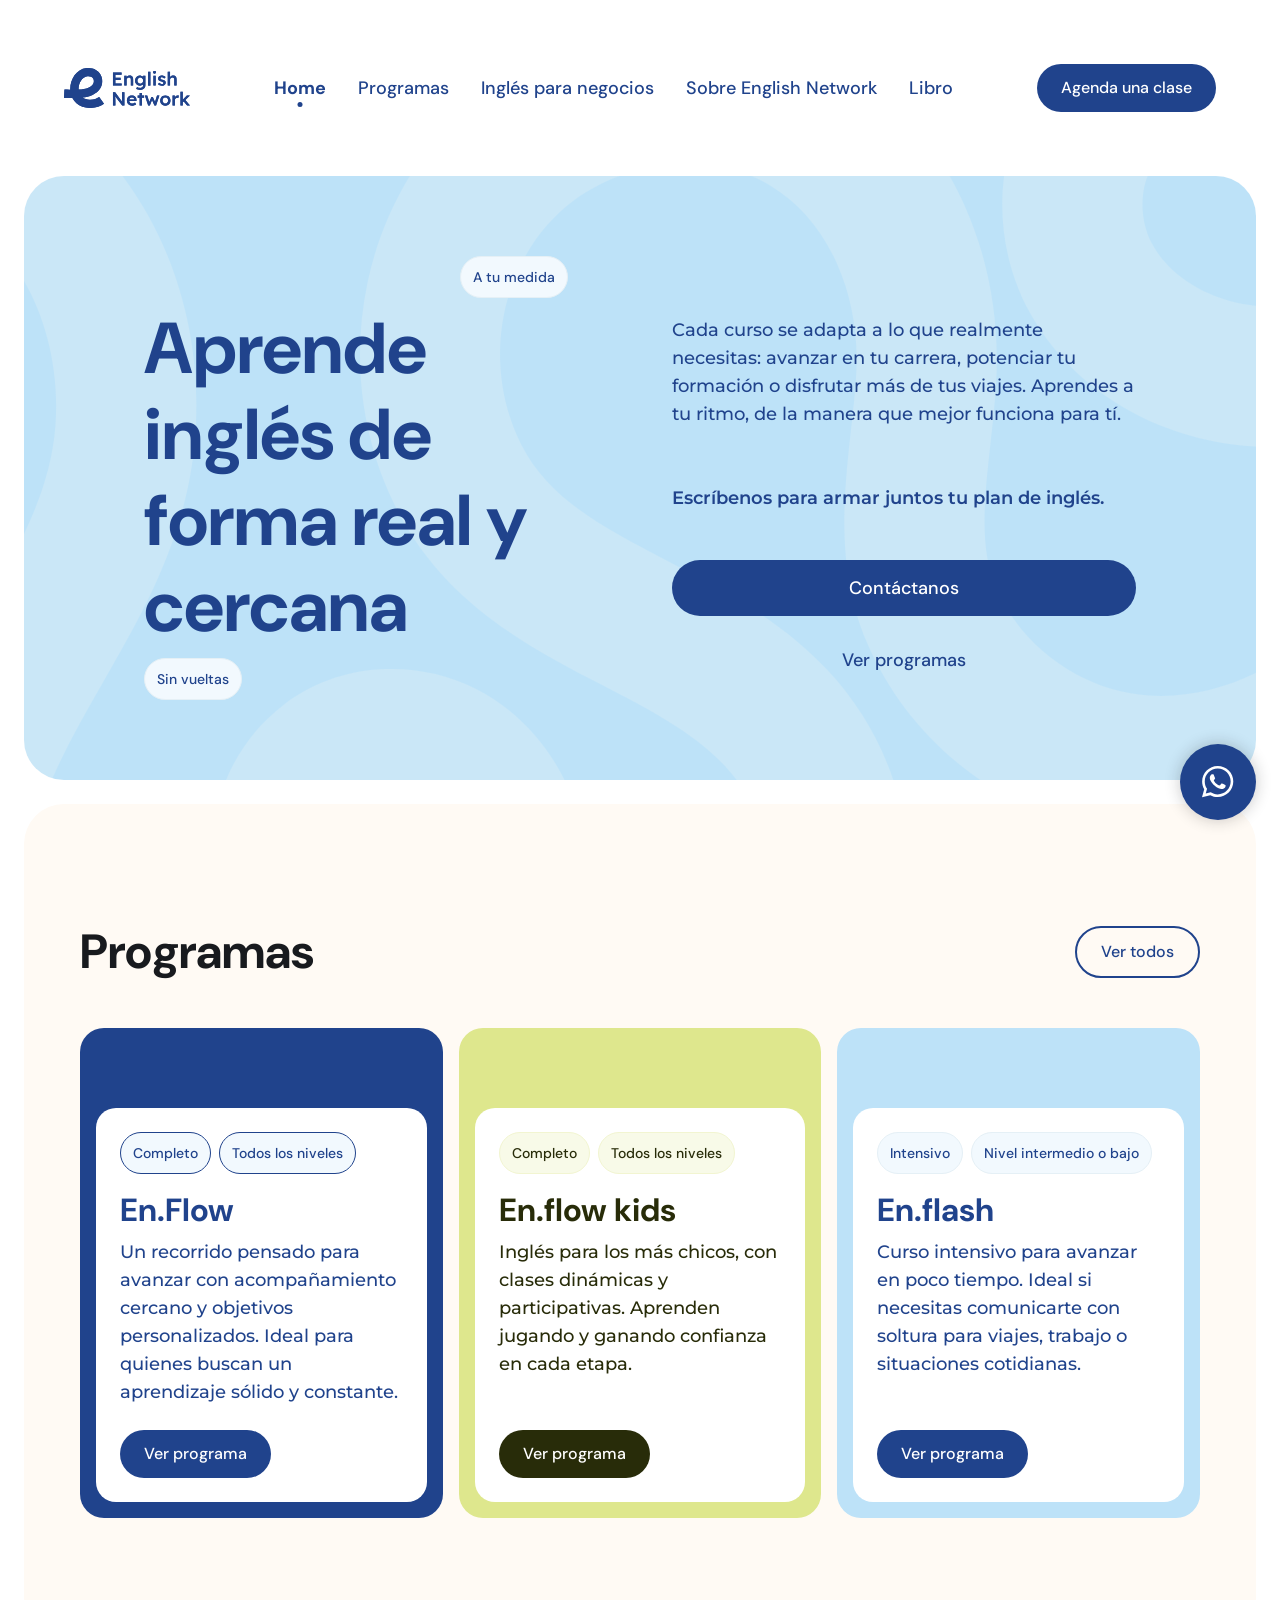
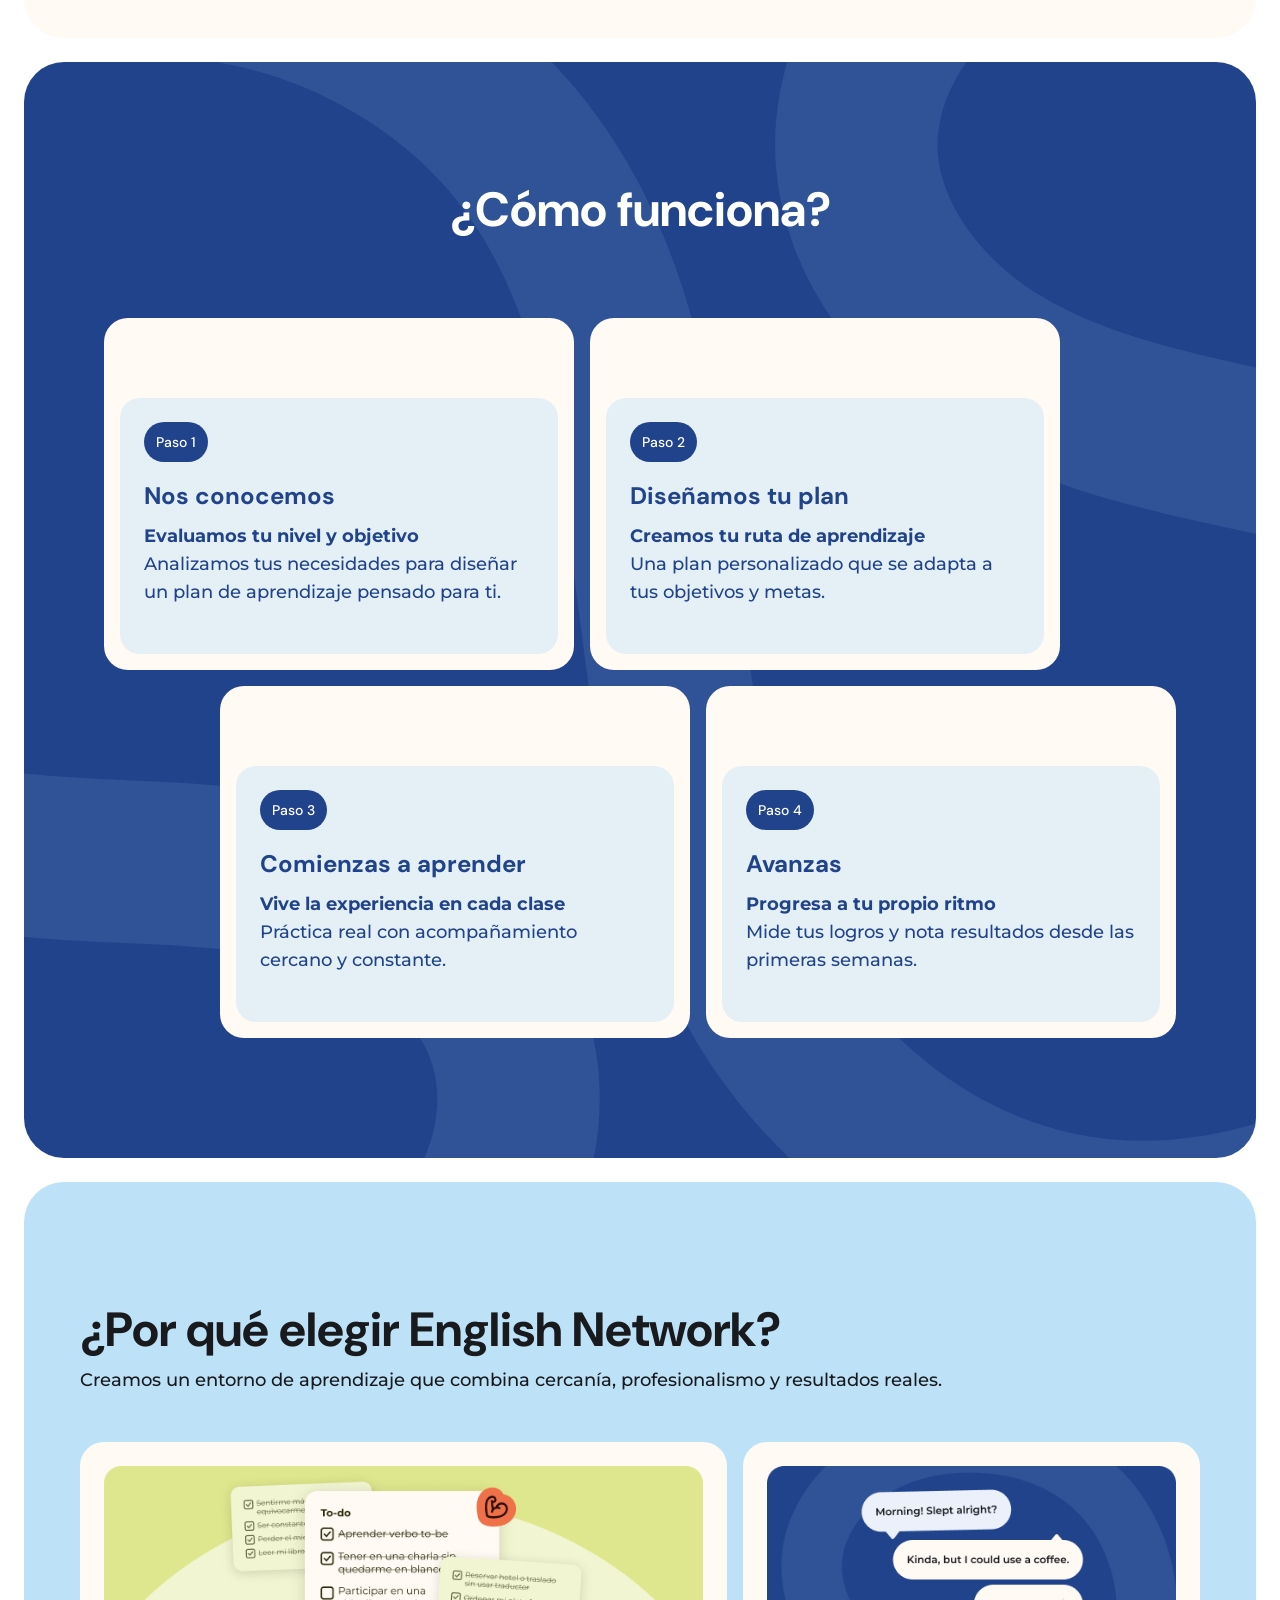
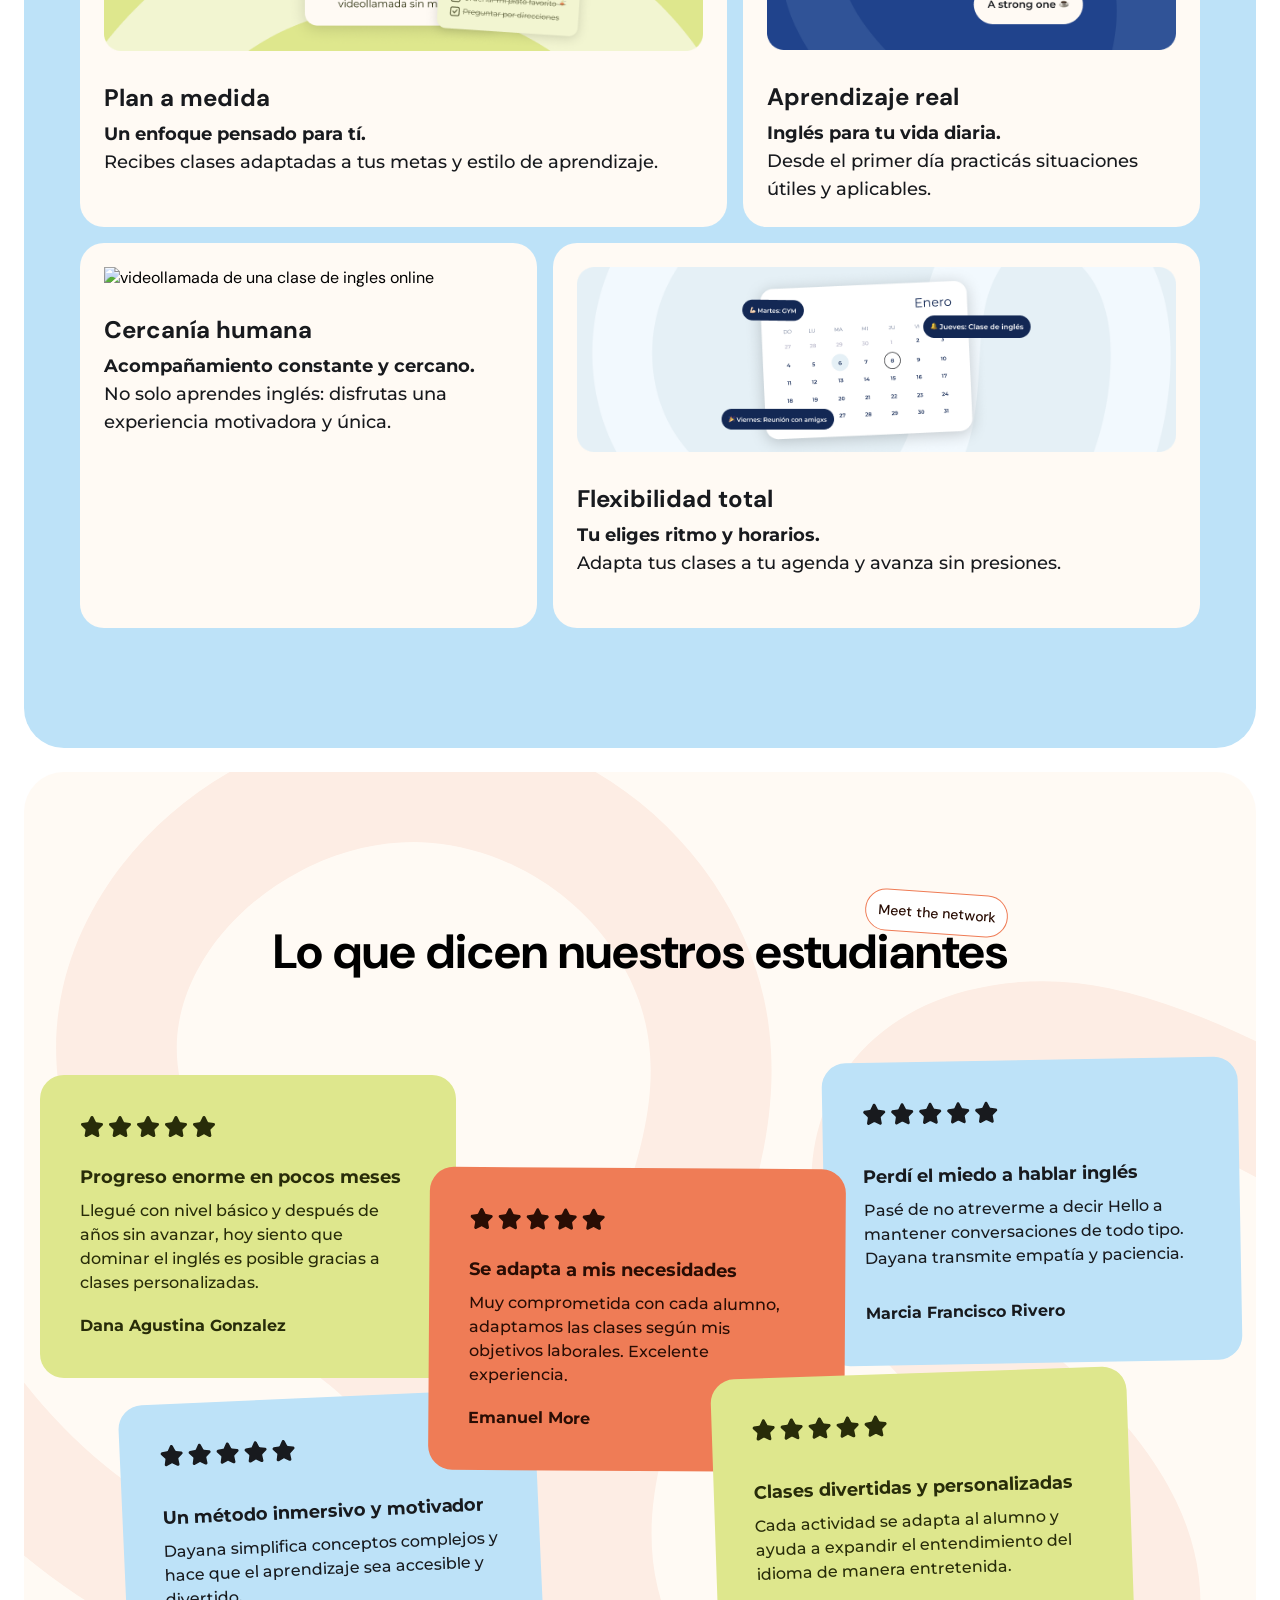
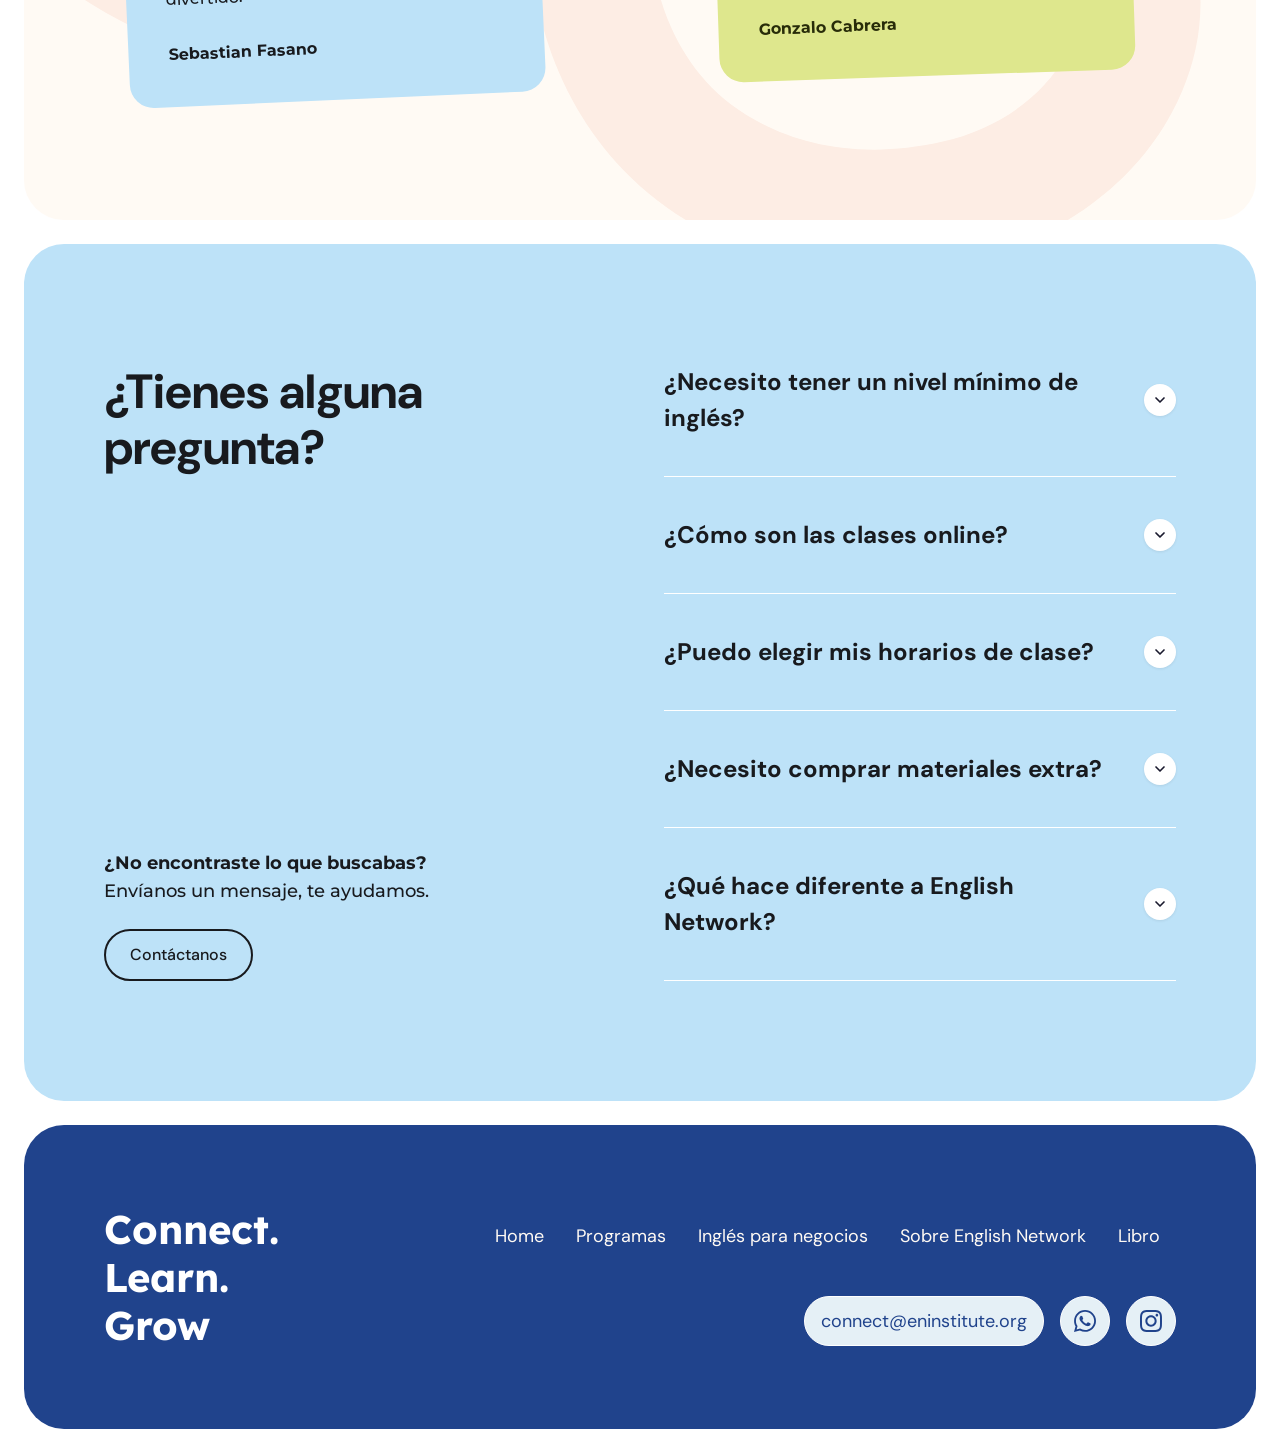
==== commit 9976c555: "SEO improvements" ====
--- a/index.html
+++ b/index.html
@@ -3,11 +3,13 @@
 <head>
     <meta charset="UTF-8">
     <meta name="viewport" content="width=device-width, initial-scale=1.0">
+    <meta name="description" content="Aprende inglés con clases online personalizadas para niños, jóvenes y adultos. Programas adaptados a tus objetivos, horarios flexibles y acompañamiento cercano para avanzar con confianza." />
+    <meta name="keywords" content="academia de inglés, clases de inglés online, aprender inglés, curso de inglés online, inglés para negocios, inglés para niños, clases personalizadas de inglés, inglés conversacional, inglés para viajes, profesor de inglés online, cursos de inglés, English Network, aprendizaje de inglés, inglés para adultos, inglés flexible" />
     <!-- JS -->
     <script defer src="./js/main.js"></script>
     <!-- CSS -->
      <link rel="stylesheet" href="./styles/styles.css">
-    <title>Home | English Network</title>
+    <title>English Network | Clases de Inglés Online Personalizadas para Todos los Niveles</title>
 </head>
 <body>
     <header>
@@ -277,7 +279,7 @@
                     </div>
                     <div class="motivos-card motivo-2">
                         <div class="motivos-img-container">    
-                            <img src="./assets/img/porque-elegir/aprendizaje-real.png" alt="lista de objetivos alcanzados">
+                            <img src="./assets/img/porque-elegir/aprendizaje-real.png" alt="chat entre personas practicando ingles">
                         </div>
                         <div class="motivos-detail">
                             <h4>Aprendizaje real</h4>
@@ -287,7 +289,7 @@
                     </div>
                     <div class="motivos-card motivo-3">
                         <div class="motivos-img-container">
-                            <img src="./assets/img/porque-elegir/cercania-humana.svg" alt="lista de objetivos alcanzados">
+                            <img src="./assets/img/porque-elegir/cercania-humana.svg" alt="videollamada de una clase de ingles online">
                         </div>
                         <div class="motivos-detail">
                             <h4>Cercanía humana</h4>
@@ -297,7 +299,7 @@
                     </div>
                     <div class="motivos-card motivo-4">
                         <div class="motivos-img-container">
-                            <img src="./assets/img/porque-elegir/flexibilidad-total.png" alt="lista de objetivos alcanzados">
+                            <img src="./assets/img/porque-elegir/flexibilidad-total.png" alt="calendario con las clases de ingles agendadas">
                         </div>
                         <div class="motivos-detail">
                             <h4>Flexibilidad total</h4>
